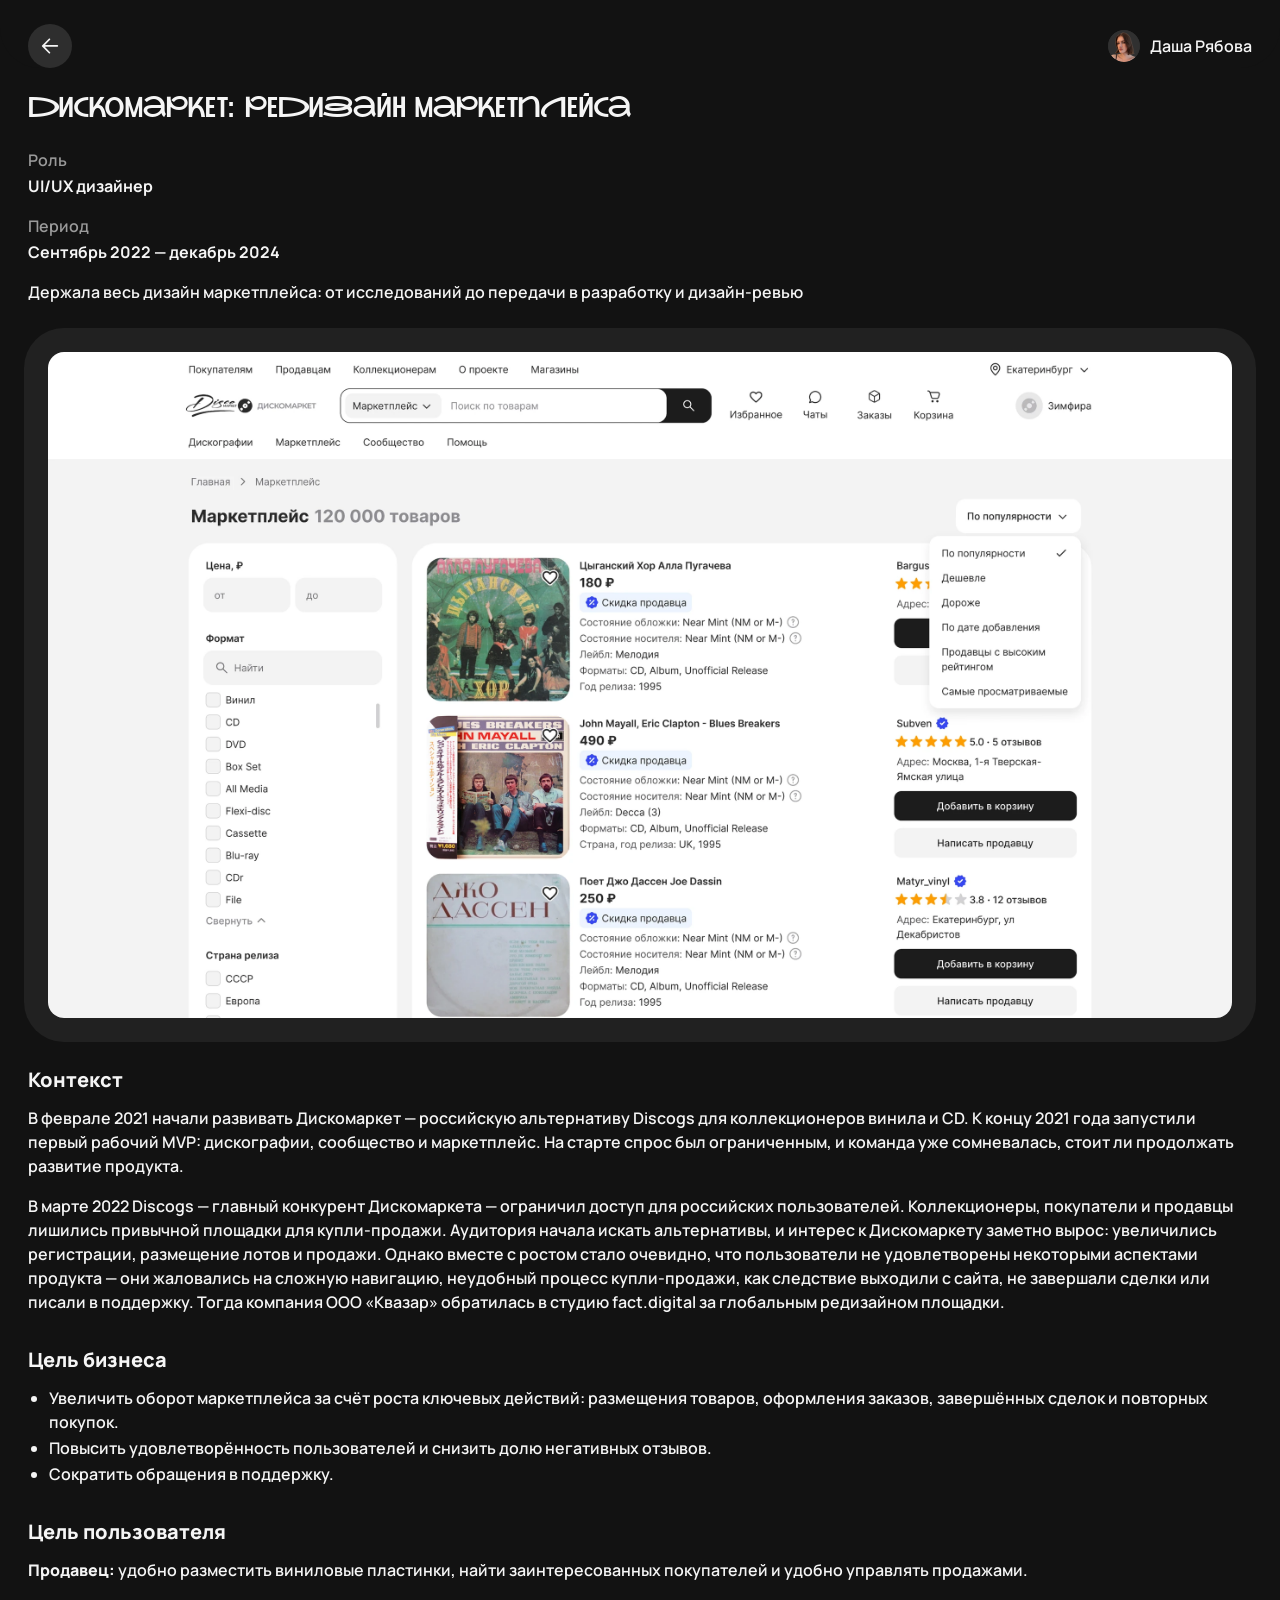
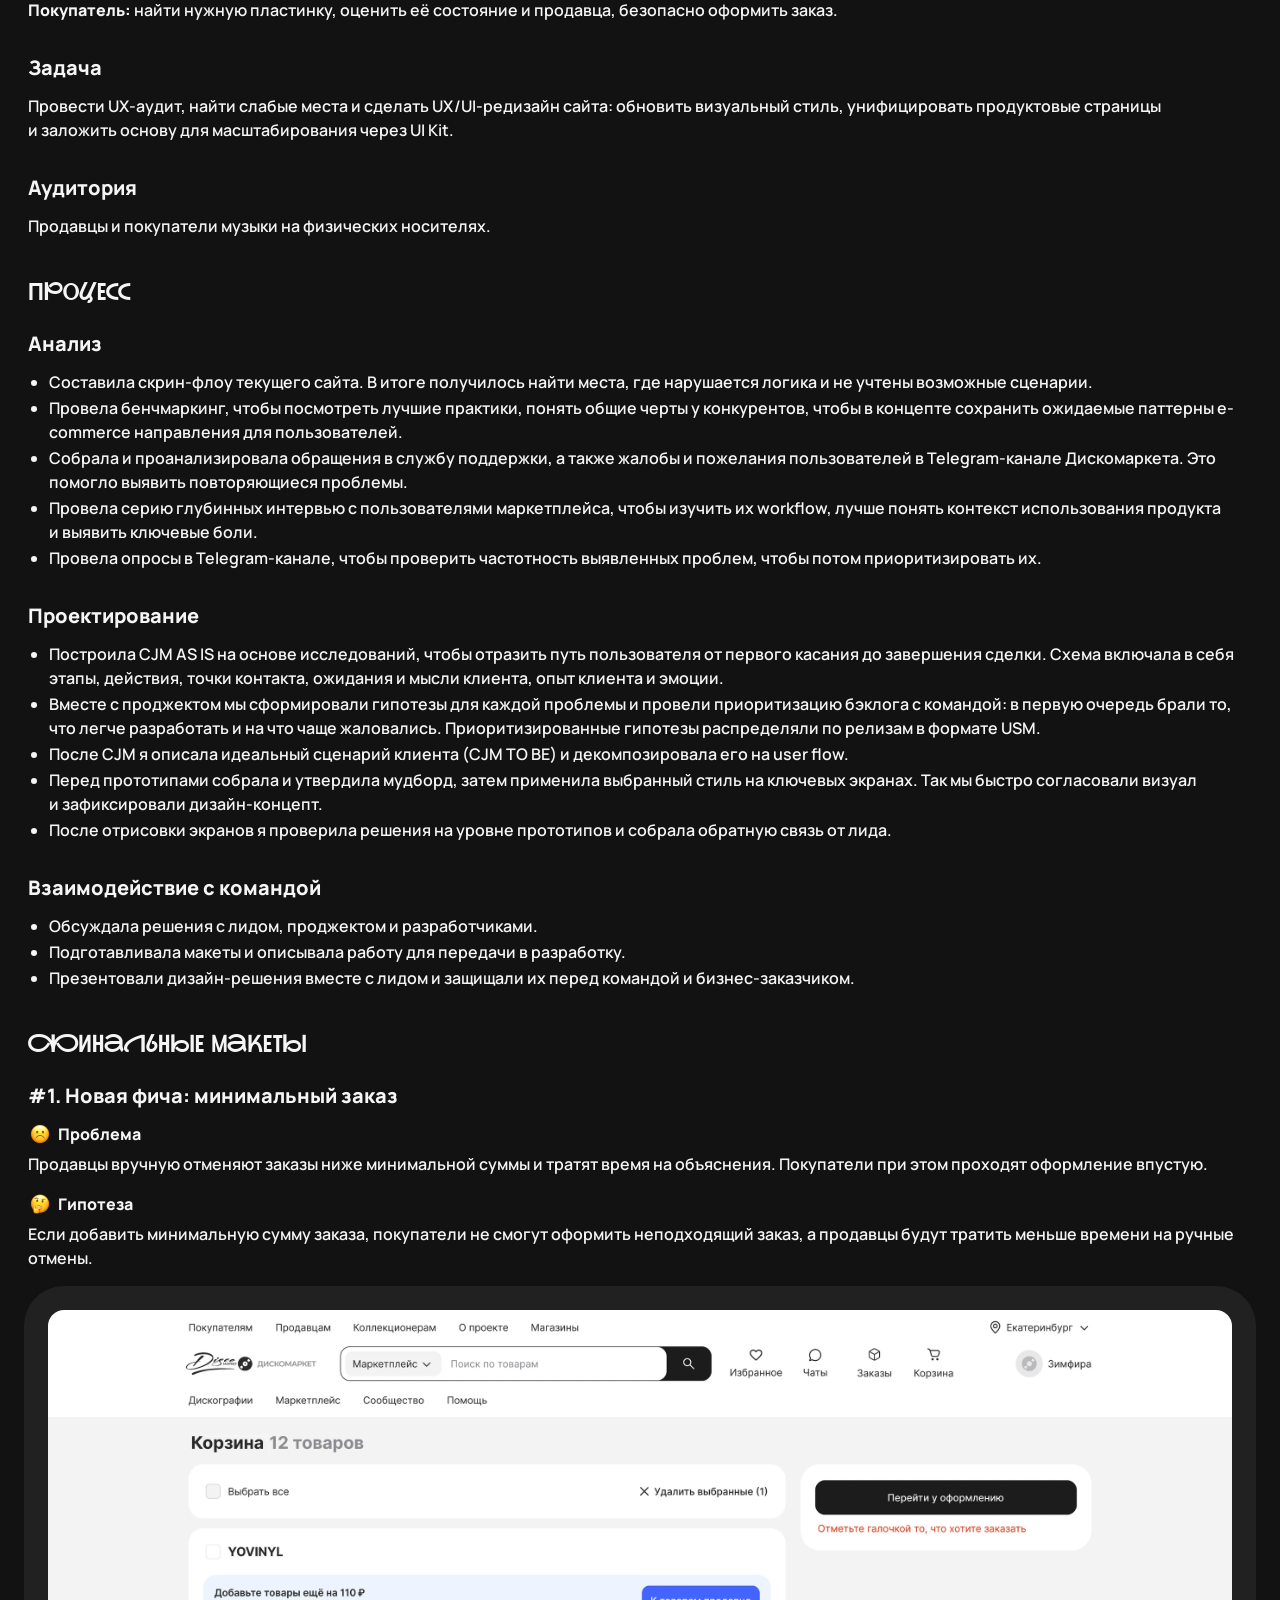
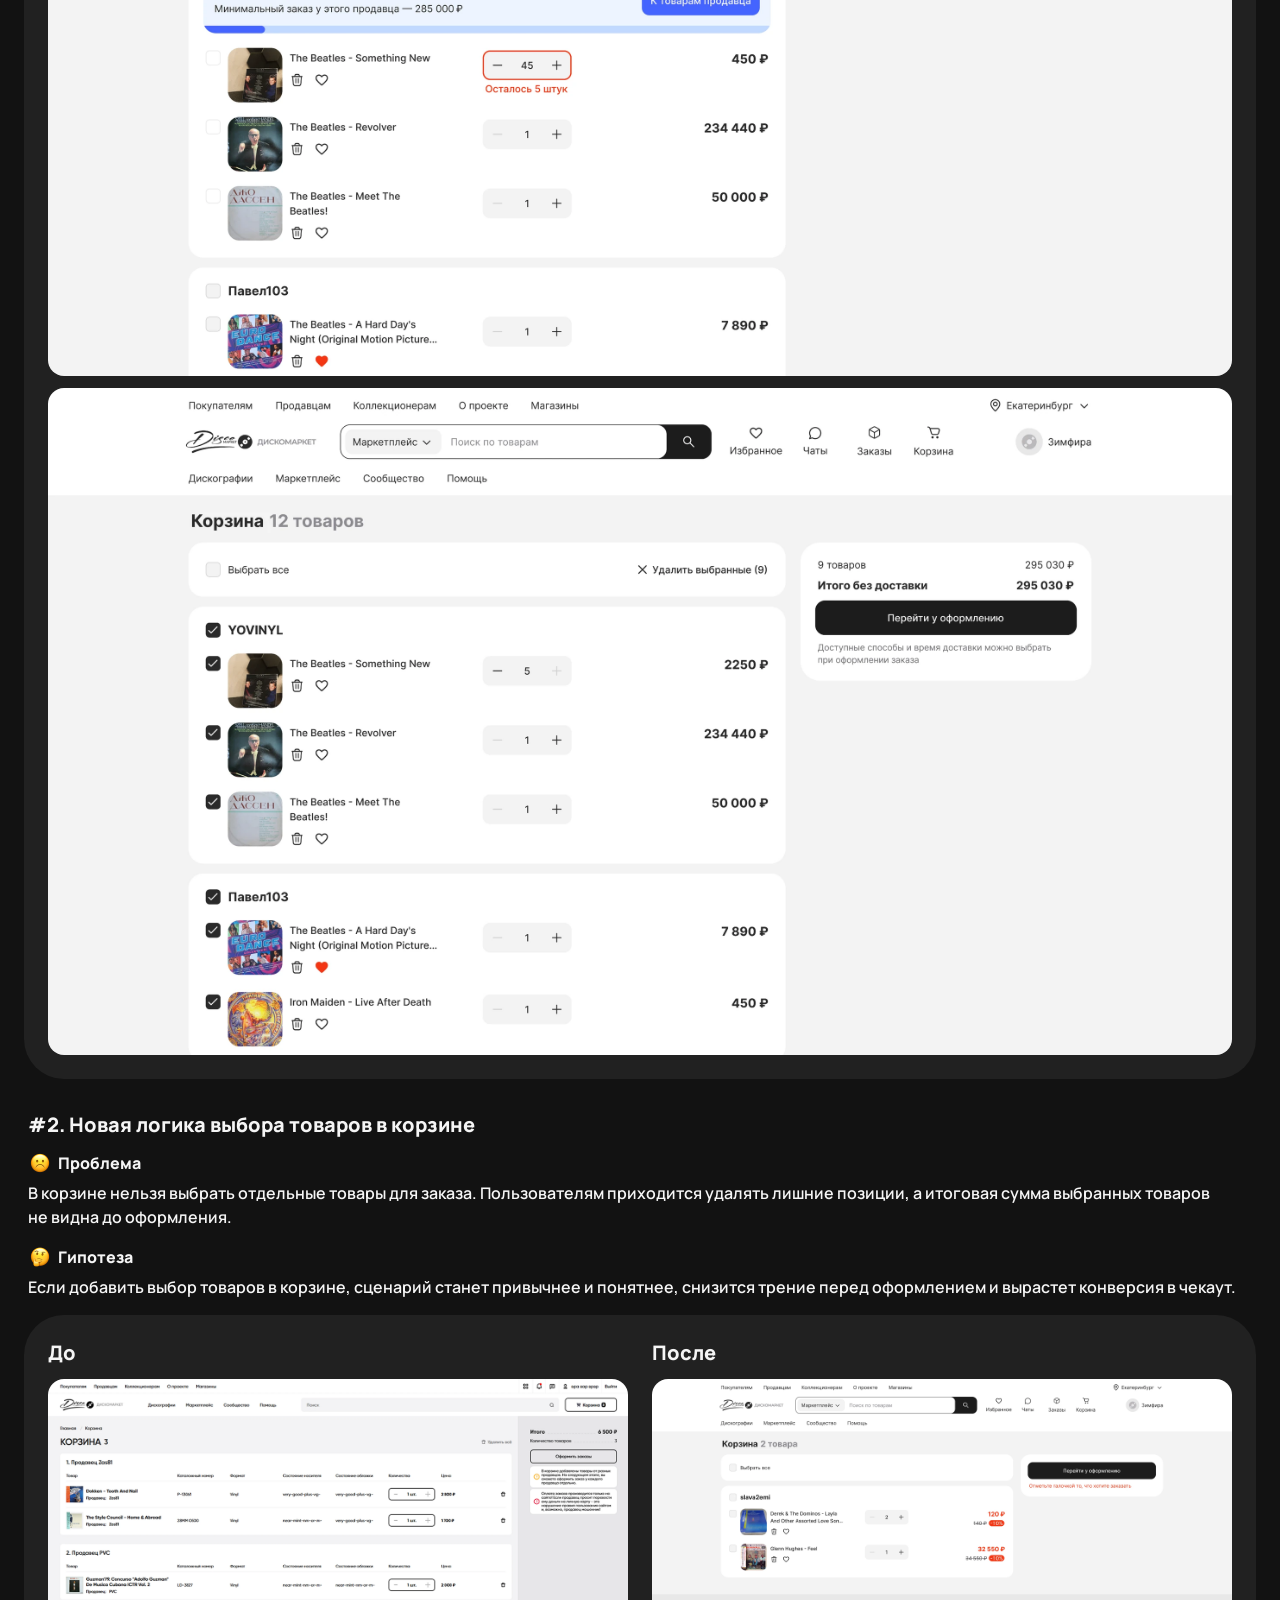
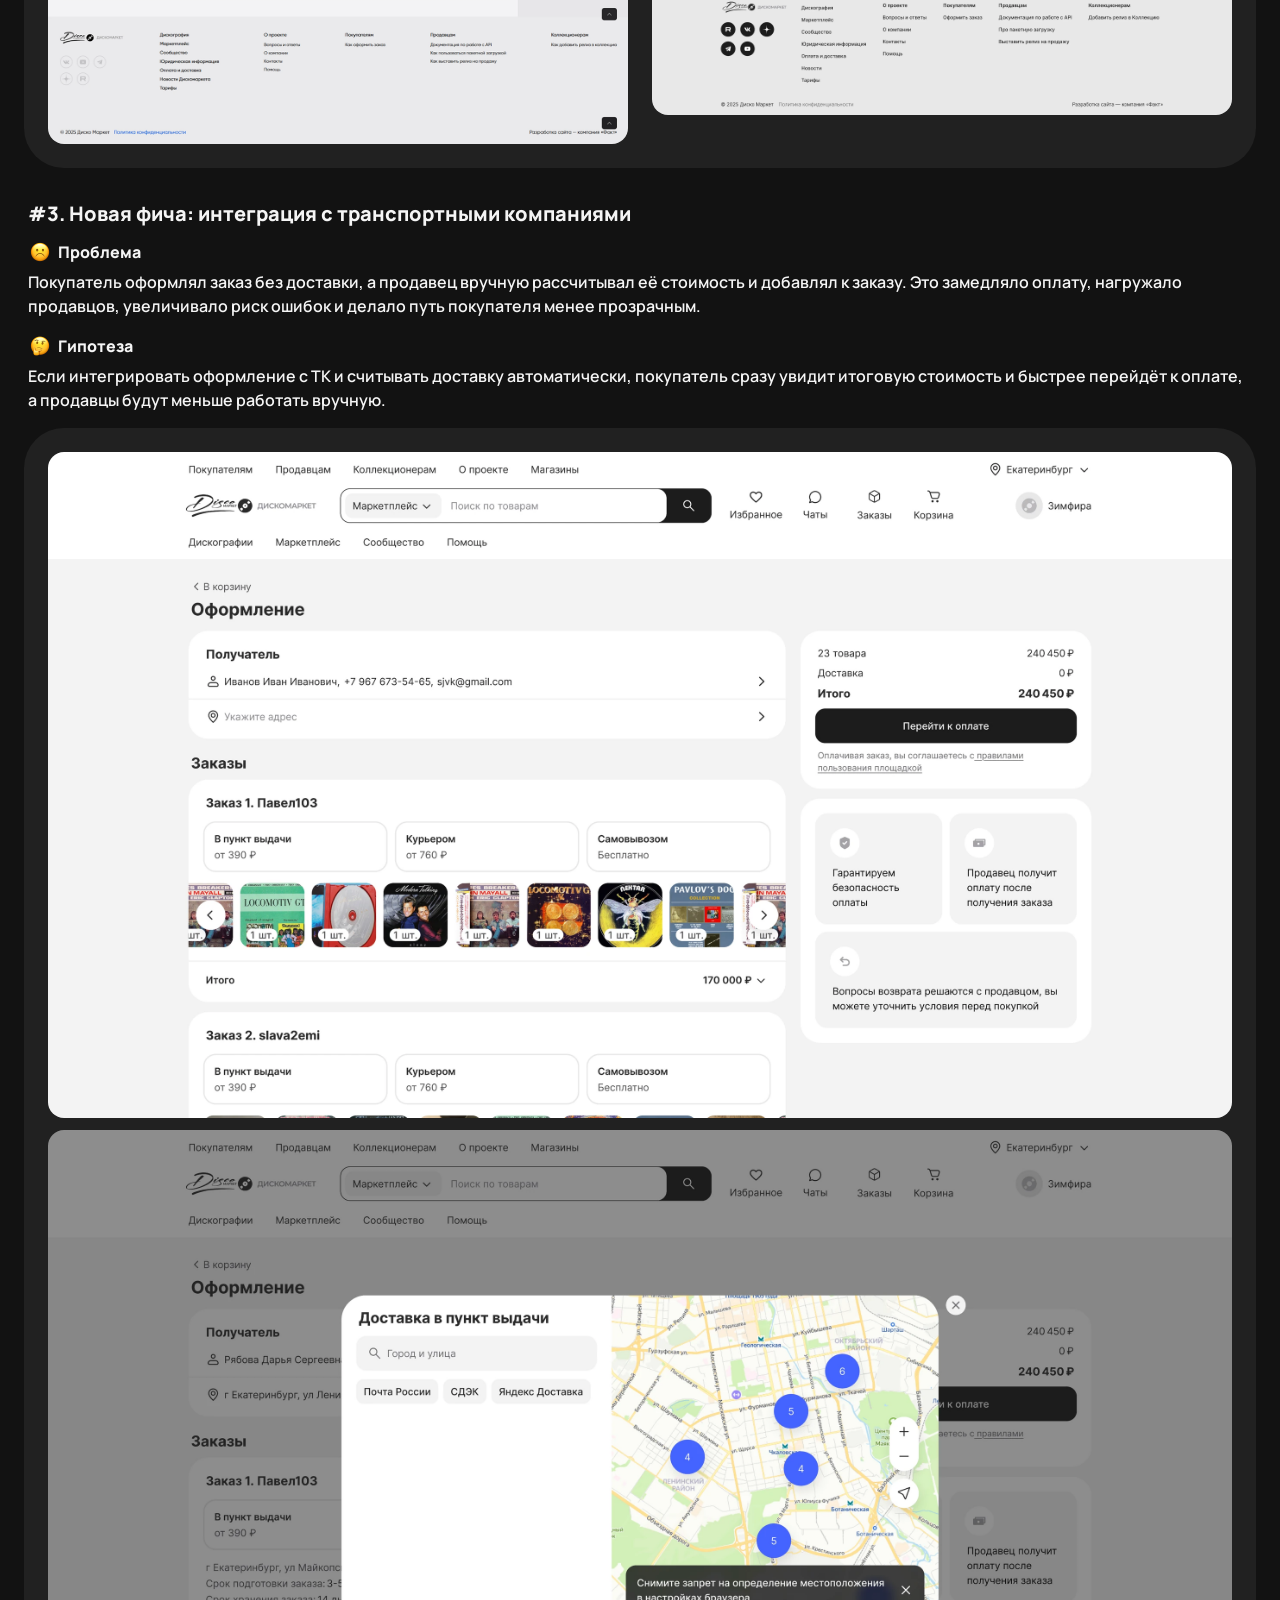
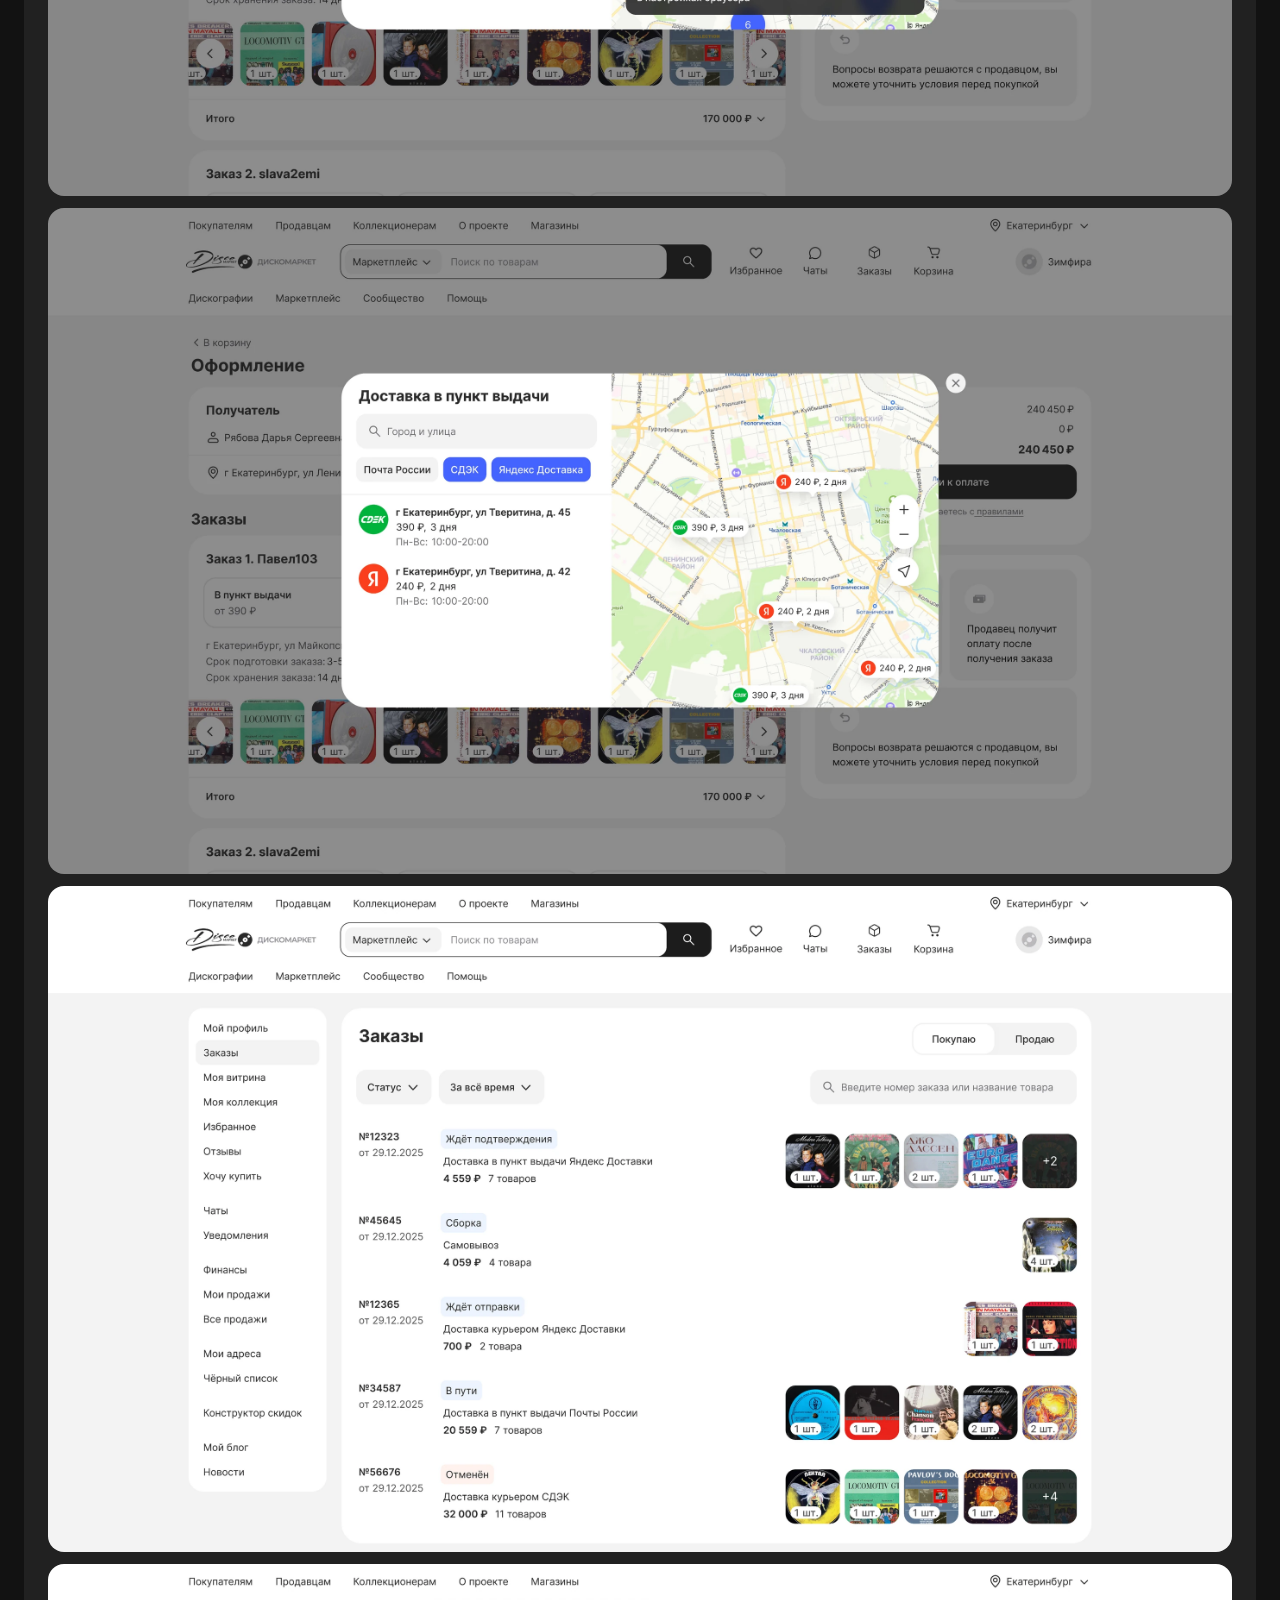
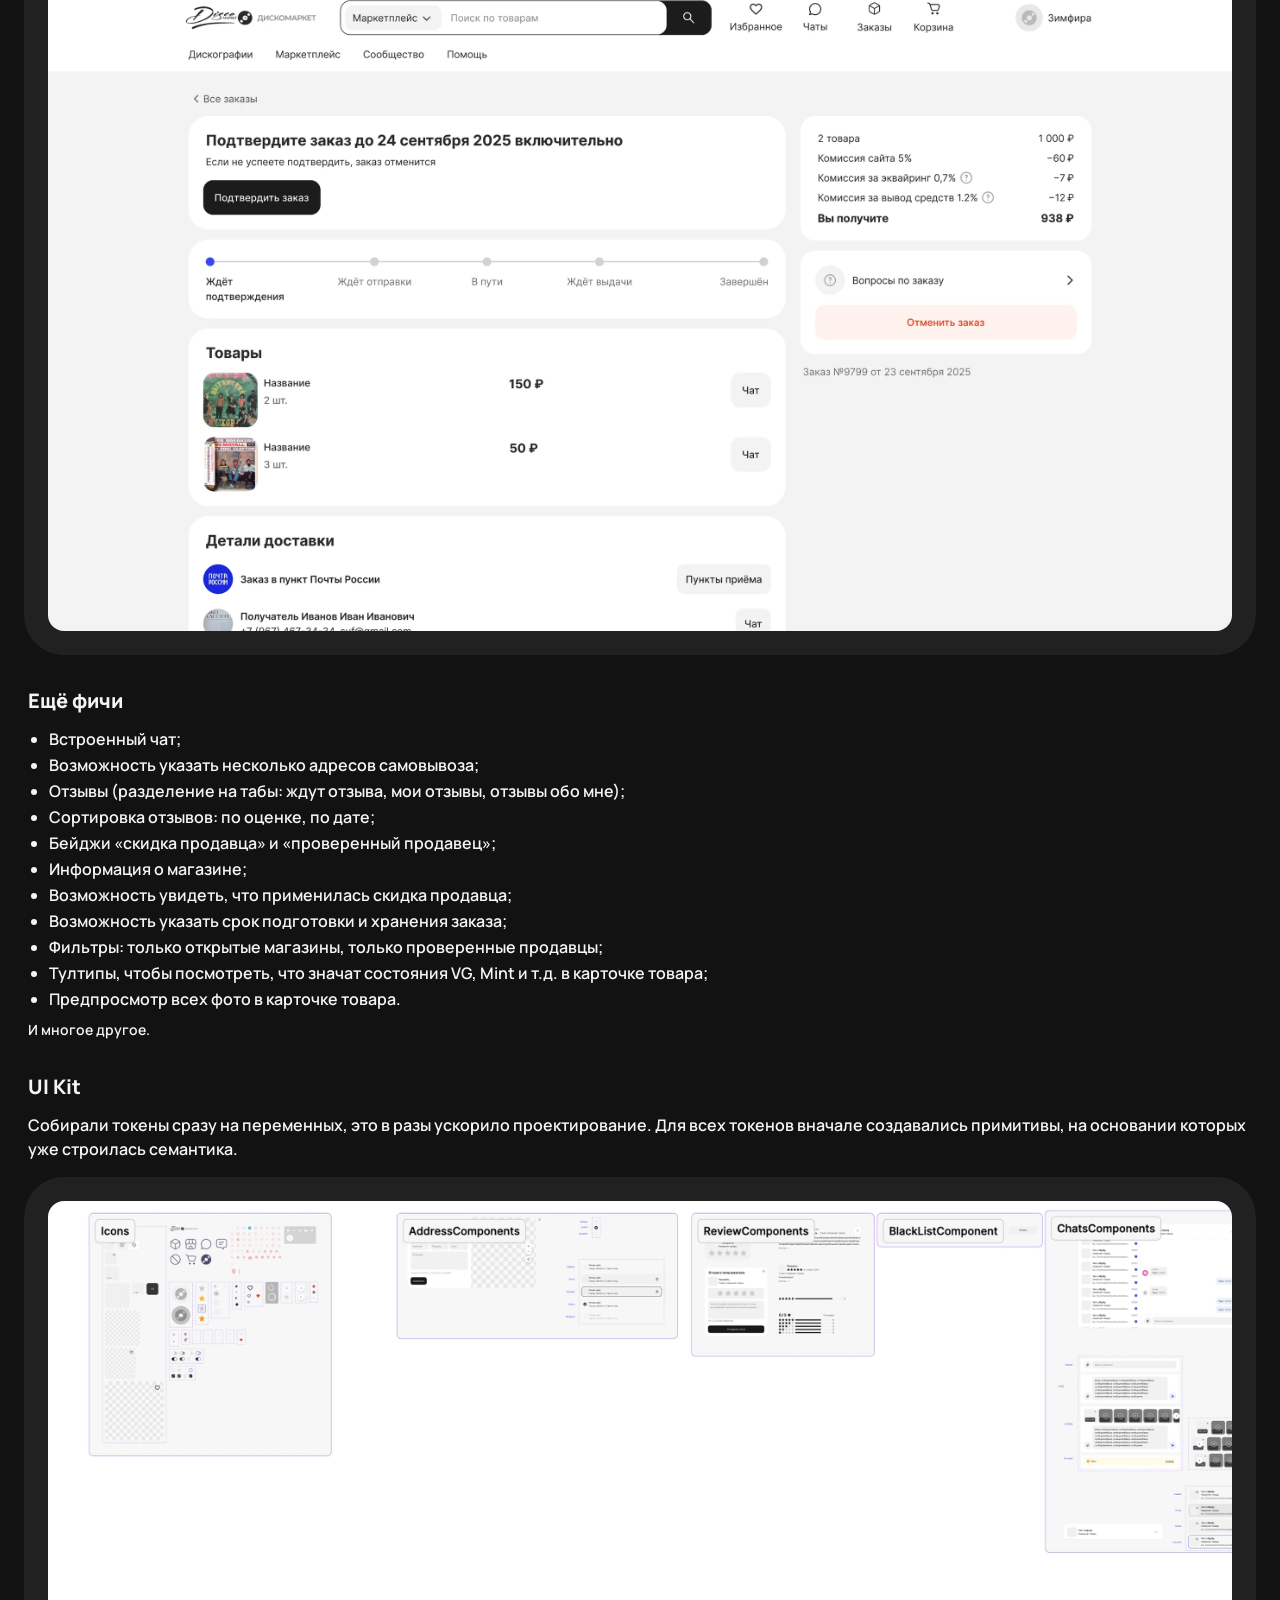
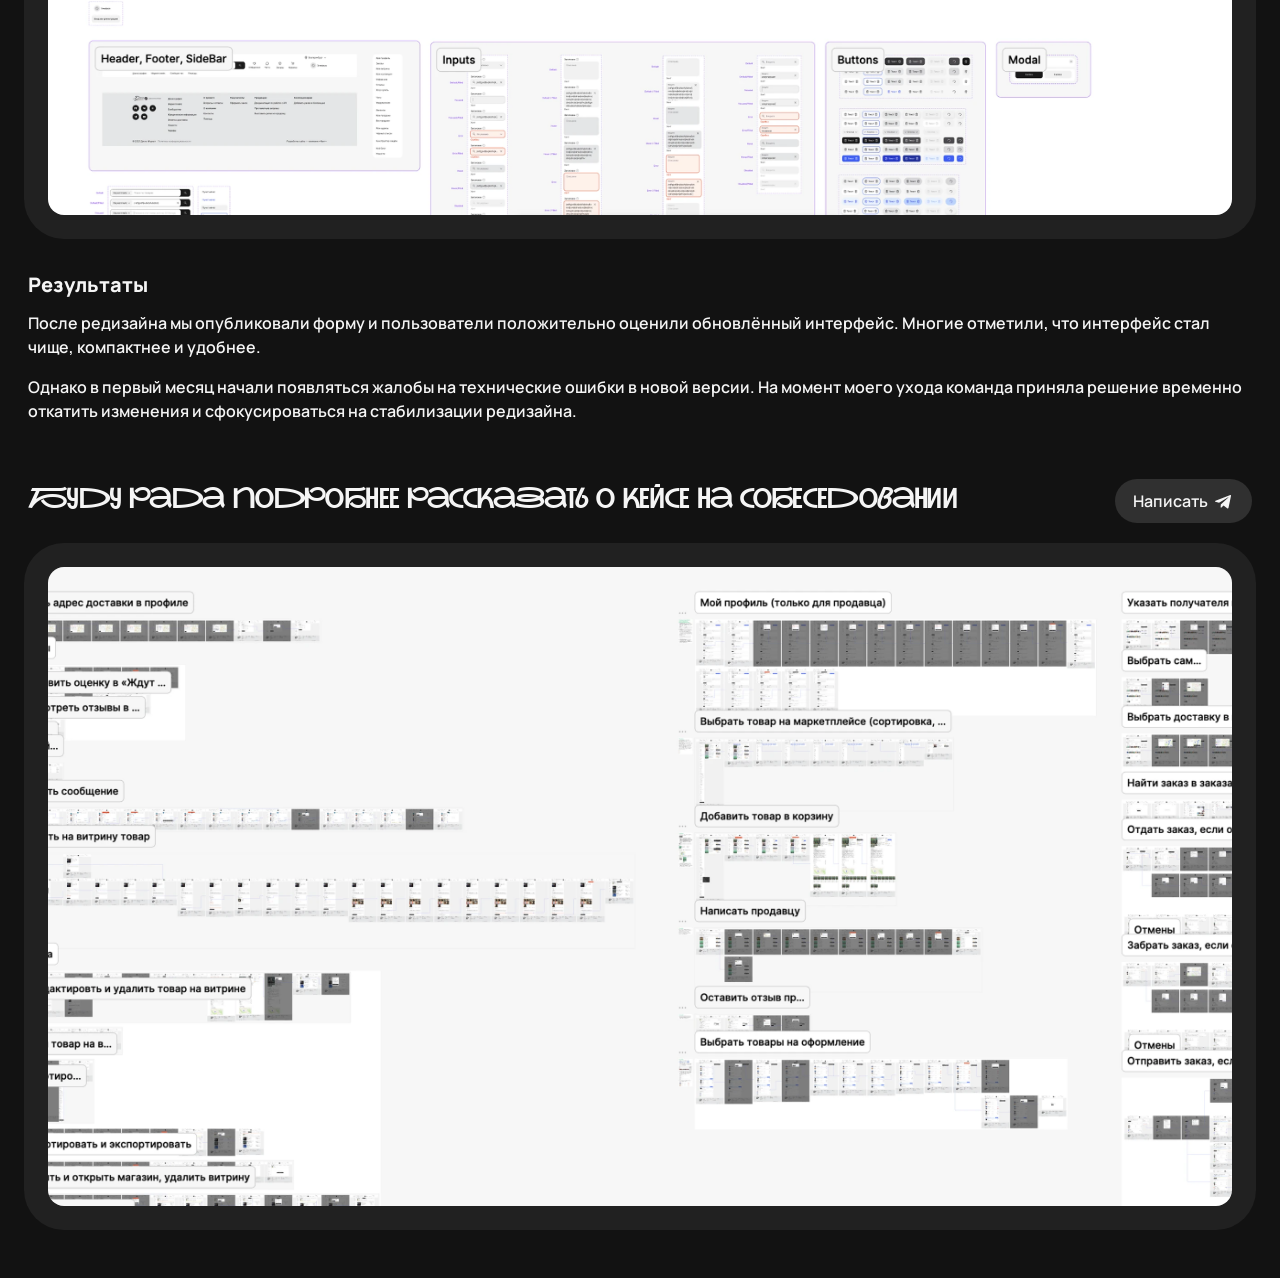
==== cases/discomarket.html @ 8f9cf363 "Swap avatar to a new portrait, served as 256px WebP Replaced avatar.jpg with avatar.webp (256×256, ~" ====
<!DOCTYPE html>
<html lang="ru">
<head>
  <meta charset="UTF-8" />
  <meta name="viewport" content="width=device-width, initial-scale=1, viewport-fit=cover" />
  <meta name="theme-color" content="#1a1a1a" />
  <title>Дискомаркет: редизайн маркетплейса — Даша Рябова</title>
  <link rel="preconnect" href="https://fonts.googleapis.com" />
  <link rel="preconnect" href="https://fonts.gstatic.com" crossorigin />
  <link href="https://fonts.googleapis.com/css2?family=Manrope:wght@600;700;800&display=swap" rel="stylesheet" />
  <link rel="stylesheet" href="../css/style.css" />
</head>
<body>

  <header class="case-header">
    <a class="case-back" href="../index.html#projects" aria-label="Назад к проектам">
      <img src="../images/icons/arrow-back.svg" alt="" width="24" height="24" />
    </a>
    <div class="user">
      <span class="user__avatar"><img src="../images/avatar.webp" alt="" /></span>
      <p class="user__name">Даша Рябова</p>
    </div>
  </header>

  <main>
    <h1 class="case-title">дискомаркет: редизайн маркетплейса</h1>

    <div class="case-meta">
      <div class="case-meta__row">
        <span class="label">Роль</span>
        <span class="value">UI/UX дизайнер</span>
      </div>
      <div class="case-meta__row">
        <span class="label">Период</span>
        <span class="value">Сентябрь 2022 — декабрь 2024</span>
      </div>
      <p class="case-meta__lead">Держала весь дизайн маркетплейса: от исследований до передачи в разработку и дизайн-ревью</p>
    </div>

    <!-- Hero — маркетплейс листинг -->
    <div class="case-media">
      <div class="case-media__image">
        <img src="../images/cases/discomarket/hero.webp" alt="Маркетплейс Дискомаркет — страница листинга" loading="eager" />
      </div>
    </div>

    <h3 class="case-h3 case-h3--tight">Контекст</h3>
    <p class="case-p">В феврале 2021 начали развивать Дискомаркет — российскую альтернативу Discogs для коллекционеров винила и CD. К концу 2021 года запустили первый рабочий MVP: дискографии, сообщество и маркетплейс. На старте спрос был ограниченным, и команда уже сомневалась, стоит ли продолжать развитие продукта.</p>
    <p class="case-p">В марте 2022 Discogs — главный конкурент Дискомаркета — ограничил доступ для российских пользователей. Коллекционеры, покупатели и продавцы лишились привычной площадки для купли-продажи. Аудитория начала искать альтернативы, и интерес к Дискомаркету заметно вырос: увеличились регистрации, размещение лотов и продажи. Однако вместе с ростом стало очевидно, что пользователи не удовлетворены некоторыми аспектами продукта — они жаловались на сложную навигацию, неудобный процесс купли-продажи, как следствие выходили с сайта, не завершали сделки или писали в поддержку. Тогда компания ООО «Квазар» обратилась в студию fact.digital за глобальным редизайном площадки.</p>

    <h3 class="case-h3">Цель бизнеса</h3>
    <div class="case-list"><ul>
      <li>Увеличить оборот маркетплейса за счёт роста ключевых действий: размещения товаров, оформления заказов, завершённых сделок и повторных покупок.</li>
      <li>Повысить удовлетворённость пользователей и снизить долю негативных отзывов.</li>
      <li>Сократить обращения в поддержку.</li>
    </ul></div>

    <h3 class="case-h3">Цель пользователя</h3>
    <p class="case-p"><strong style="font-weight:800">Продавец:</strong> удобно разместить виниловые пластинки, найти заинтересованных покупателей и удобно управлять продажами.</p>
    <p class="case-p"><strong style="font-weight:800">Покупатель:</strong> найти нужную пластинку, оценить её состояние и продавца, безопасно оформить заказ.</p>

    <h3 class="case-h3">Задача</h3>
    <p class="case-p">Провести UX-аудит, найти слабые места и сделать UX/UI-редизайн сайта: обновить визуальный стиль, унифицировать продуктовые страницы и заложить основу для масштабирования через UI Kit.</p>

    <h3 class="case-h3">Аудитория</h3>
    <p class="case-p">Продавцы и покупатели музыки на физических носителях.</p>

    <h2 class="case-h2">Процесс</h2>

    <h3 class="case-h3 case-h3--tight">Анализ</h3>
    <div class="case-list"><ul>
      <li>Составила скрин-флоу текущего сайта. В итоге получилось найти места, где нарушается логика и не учтены возможные сценарии.</li>
      <li>Провела бенчмаркинг, чтобы посмотреть лучшие практики, понять общие черты у конкурентов, чтобы в концепте сохранить ожидаемые паттерны e-commerce направления для пользователей.</li>
      <li>Собрала и проанализировала обращения в службу поддержки, а также жалобы и пожелания пользователей в Telegram-канале Дискомаркета. Это помогло выявить повторяющиеся проблемы.</li>
      <li>Провела серию глубинных интервью с пользователями маркетплейса, чтобы изучить их workflow, лучше понять контекст использования продукта и выявить ключевые боли.</li>
      <li>Провела опросы в Telegram-канале, чтобы проверить частотность выявленных проблем, чтобы потом приоритизировать их.</li>
    </ul></div>

    <h3 class="case-h3">Проектирование</h3>
    <div class="case-list"><ul>
      <li>Построила CJM AS IS на основе исследований, чтобы отразить путь пользователя от первого касания до завершения сделки. Схема включала в себя этапы, действия, точки контакта, ожидания и мысли клиента, опыт клиента и эмоции.</li>
      <li>Вместе с проджектом мы сформировали гипотезы для каждой проблемы и провели приоритизацию бэклога с командой: в первую очередь брали то, что легче разработать и на что чаще жаловались. Приоритизированные гипотезы распределяли по релизам в формате USM.</li>
      <li>После CJM я описала идеальный сценарий клиента (CJM TO BE) и декомпозировала его на user flow.</li>
      <li>Перед прототипами собрала и утвердила мудборд, затем применила выбранный стиль на ключевых экранах. Так мы быстро согласовали визуал и зафиксировали дизайн-концепт.</li>
      <li>После отрисовки экранов я проверила решения на уровне прототипов и собрала обратную связь от лида.</li>
    </ul></div>

    <h3 class="case-h3">Взаимодействие с командой</h3>
    <div class="case-list"><ul>
      <li>Обсуждала решения с лидом, проджектом и разработчиками.</li>
      <li>Подготавливала макеты и описывала работу для передачи в разработку.</li>
      <li>Презентовали дизайн-решения вместе с лидом и защищали их перед командой и бизнес-заказчиком.</li>
    </ul></div>

    <h2 class="case-h2">Финальные макеты</h2>

    <!-- ============ #1 Минимальный заказ ============ -->
    <h3 class="case-h3 case-h3--tight">#1. Новая фича: минимальный заказ</h3>

    <div class="case-callout">
      <div class="case-callout__item">
        <div class="case-callout__head">
          <img class="case-callout__icon" src="../images/icons/bad.svg" alt="" width="24" height="24" />
          Проблема
        </div>
        <p class="case-callout__text">Продавцы вручную отменяют заказы ниже минимальной суммы и тратят время на объяснения. Покупатели при этом проходят оформление впустую.</p>
      </div>
      <div class="case-callout__item">
        <div class="case-callout__head">
          <img class="case-callout__icon" src="../images/icons/good.svg" alt="" width="24" height="24" />
          Гипотеза
        </div>
        <p class="case-callout__text">Если добавить минимальную сумму заказа, покупатели не смогут оформить неподходящий заказ, а продавцы будут тратить меньше времени на ручные отмены.</p>
      </div>
    </div>

    <div class="case-media">
      <div class="case-media__image">
        <img src="../images/cases/discomarket/feature-1-1.webp" alt="Корзина с уведомлением о минимальной сумме заказа" loading="lazy" />
      </div>
      <div class="case-media__image">
        <img src="../images/cases/discomarket/feature-1-2.webp" alt="Корзина с выбором товаров" loading="lazy" />
      </div>
    </div>

    <!-- ============ #2 Выбор товаров в корзине ============ -->
    <h3 class="case-h3">#2. Новая логика выбора товаров в корзине</h3>

    <div class="case-callout">
      <div class="case-callout__item">
        <div class="case-callout__head">
          <img class="case-callout__icon" src="../images/icons/bad.svg" alt="" width="24" height="24" />
          Проблема
        </div>
        <p class="case-callout__text">В корзине нельзя выбрать отдельные товары для заказа. Пользователям приходится удалять лишние позиции, а итоговая сумма выбранных товаров не видна до оформления.</p>
      </div>
      <div class="case-callout__item">
        <div class="case-callout__head">
          <img class="case-callout__icon" src="../images/icons/good.svg" alt="" width="24" height="24" />
          Гипотеза
        </div>
        <p class="case-callout__text">Если добавить выбор товаров в корзине, сценарий станет привычнее и понятнее, снизится трение перед оформлением и вырастет конверсия в чекаут.</p>
      </div>
    </div>

    <div class="case-beforeafter">
      <div class="case-beforeafter__block">
        <p class="case-beforeafter__label">До</p>
        <div class="case-beforeafter__media">
          <img src="../images/cases/discomarket/cart-before.webp" alt="Корзина — старый дизайн без выбора товаров" loading="lazy" />
        </div>
      </div>
      <div class="case-beforeafter__block">
        <p class="case-beforeafter__label">После</p>
        <div class="case-beforeafter__media">
          <img src="../images/cases/discomarket/cart-after.webp" alt="Корзина — новый дизайн с выбором товаров через чекбоксы" loading="lazy" />
        </div>
      </div>
    </div>

    <!-- ============ #3 Интеграция с ТК ============ -->
    <h3 class="case-h3">#3. Новая фича: интеграция с транспортными компаниями</h3>

    <div class="case-callout">
      <div class="case-callout__item">
        <div class="case-callout__head">
          <img class="case-callout__icon" src="../images/icons/bad.svg" alt="" width="24" height="24" />
          Проблема
        </div>
        <p class="case-callout__text">Покупатель оформлял заказ без доставки, а продавец вручную рассчитывал её стоимость и добавлял к заказу. Это замедляло оплату, нагружало продавцов, увеличивало риск ошибок и делало путь покупателя менее прозрачным.</p>
      </div>
      <div class="case-callout__item">
        <div class="case-callout__head">
          <img class="case-callout__icon" src="../images/icons/good.svg" alt="" width="24" height="24" />
          Гипотеза
        </div>
        <p class="case-callout__text">Если интегрировать оформление с ТК и считывать доставку автоматически, покупатель сразу увидит итоговую стоимость и быстрее перейдёт к оплате, а продавцы будут меньше работать вручную.</p>
      </div>
    </div>

    <div class="case-media">
      <div class="case-media__image">
        <img src="../images/cases/discomarket/feature-3-1.webp" alt="Оформление заказа с выбором доставки" loading="lazy" />
      </div>
      <div class="case-media__image">
        <img src="../images/cases/discomarket/feature-3-2.webp" alt="Карта пунктов выдачи — геолокация отключена" loading="lazy" />
      </div>
      <div class="case-media__image">
        <img src="../images/cases/discomarket/feature-3-3.webp" alt="Карта пунктов выдачи с пинами СДЭК, Яндекс, Почта" loading="lazy" />
      </div>
      <div class="case-media__image">
        <img src="../images/cases/discomarket/feature-3-4.webp" alt="Список заказов покупателя" loading="lazy" />
      </div>
      <div class="case-media__image">
        <img src="../images/cases/discomarket/feature-3-5.webp" alt="Детали заказа с треком доставки" loading="lazy" />
      </div>
    </div>

    <!-- ============ Ещё фичи ============ -->
    <h3 class="case-h3">Ещё фичи</h3>
    <div class="case-list">
      <ul>
        <li>Встроенный чат;</li>
        <li>Возможность указать несколько адресов самовывоза;</li>
        <li>Отзывы (разделение на табы: ждут отзыва, мои отзывы, отзывы обо мне);</li>
        <li>Сортировка отзывов: по оценке, по дате;</li>
        <li>Бейджи «скидка продавца» и «проверенный продавец»;</li>
        <li>Информация о магазине;</li>
        <li>Возможность увидеть, что применилась скидка продавца;</li>
        <li>Возможность указать срок подготовки и хранения заказа;</li>
        <li>Фильтры: только открытые магазины, только проверенные продавцы;</li>
        <li>Тултипы, чтобы посмотреть, что значат состояния VG, Mint и т.д. в карточке товара;</li>
        <li>Предпросмотр всех фото в карточке товара.</li>
      </ul>
      <p style="margin:8px 0 0;font-size:14px;line-height:22px">И многое другое.</p>
    </div>

    <!-- ============ UI Kit ============ -->
    <h3 class="case-h3">UI Kit</h3>
    <p class="case-p">Собирали токены сразу на переменных, это в разы ускорило проектирование. Для всех токенов вначале создавались примитивы, на основании которых уже строилась семантика.</p>

    <div class="case-media">
      <div class="case-media__image">
        <img src="../images/cases/discomarket/ui-kit.webp" alt="UI Kit Дискомаркета: инпуты, кнопки, модальные элементы" loading="lazy" />
      </div>
    </div>

    <!-- ============ Результаты ============ -->
    <h3 class="case-h3">Результаты</h3>
    <p class="case-p">После редизайна мы опубликовали форму и пользователи положительно оценили обновлённый интерфейс. Многие отметили, что интерфейс стал чище, компактнее и удобнее.</p>
    <p class="case-p">Однако в первый месяц начали появляться жалобы на технические ошибки в новой версии. На момент моего ухода команда приняла решение временно откатить изменения и сфокусироваться на стабилизации редизайна.</p>

    <!-- ============ Outro ============ -->
    <div class="case-outro-wrap">
      <p class="case-outro">Буду рада подробнее рассказать о кейсе на собеседовании</p>
      <div class="case-write">
        <a class="case-write__btn" href="https://t.me/ryabovad" target="_blank" rel="noopener">
          Написать
          <img src="../images/icons/telegram.svg" alt="" width="24" height="24" />
        </a>
      </div>
    </div>

    <!-- ============ User flow thumb ============ -->
    <div class="case-figma-thumb">
      <div class="case-figma-thumb__inner">
        <img src="../images/cases/discomarket/user-flow.webp" alt="User flow: масштаб проекта Дискомаркет" />
      </div>
    </div>

  </main>

  <script src="../js/common.js"></script>
</body>
</html>
---- css/style.css ----
/* ============================================================
   Даша Рябова — портфолио  v3
   Mobile-first (375px). Все отступы по Figma node 907:2455.
   ============================================================ */

/* ---------- Шрифты ---------- */

@font-face {
  font-family: 'NauryzRedKeds';
  src: url('../fonts/NauryzRedKeds.woff2') format('woff2'),
       url('../fonts/NauryzRedKeds.ttf')   format('truetype');
  font-weight: 700;
  font-style: normal;
  font-display: swap;
}


/* ---------- Дизайн-токены ---------- */

:root {
  --bg:       #121212;
  --card:     #212121;
  --chip:     #303030;
  --text:     #f5f5f5;
  --text-dim: rgba(245, 245, 245, 0.6);
  --divider:  rgba(245, 245, 245, 0.1);
  --glow:     0 0 5px rgba(255, 255, 255, 0.25);
  --menu-shadow: 0 4px 9px rgba(0, 0, 0, 0.3);

  --good-bg: #183a27;
  --bad-bg:  #4a2926;

  --font-display: 'NauryzRedKeds', system-ui, sans-serif;
  --font-text:    'Manrope', system-ui, sans-serif;

  --radius-card: 32px;
  --radius-chip: 16px;
  --radius-pill: 56px;
}


/* ---------- Базовые сбросы ---------- */

* { box-sizing: border-box; -webkit-tap-highlight-color: transparent; }
html { -webkit-text-size-adjust: 100%; }

body {
  margin: 0;
  background: var(--bg);
  color: var(--text);
  font-family: var(--font-text);
  font-weight: 600;
  font-size: 16px;
  line-height: 24px;
  text-rendering: optimizeLegibility;
  -webkit-font-smoothing: antialiased;
  -moz-osx-font-smoothing: grayscale;
  min-height: 100vh;
  min-height: 100dvh;
  overflow-x: hidden;
  padding-left:  env(safe-area-inset-left);
  padding-right: env(safe-area-inset-right);
}

img, svg { display: block; max-width: 100%; }
img { height: auto; }
a { color: inherit; text-decoration: none; }

button {
  font: inherit; color: inherit;
  background: none; border: none; padding: 0; cursor: pointer;
}

ul { margin: 0; padding-left: 21px; }
li { margin-bottom: 0; }
p, figure { margin: 0; }


/* ============================================================
   ШАПКА
   Figma: position absolute, top 0, pt-40 pb-20 px-20
   В вебе делаем sticky чтобы всегда была видна при скролле.
   pt-40 = 40px (под статус-бар iOS), pb-20, px-20.
   ============================================================ */

.header {
  position: sticky;
  top: 0;
  z-index: 200;
  display: flex;
  align-items: center;
  justify-content: space-between;
  width: 100%;
  padding: 40px 20px 20px;
  background: var(--bg);
  border-radius: 0 0 var(--radius-card) var(--radius-card);
  /* Компенсируем системный статус-бар на iOS WebKit */
  padding-top: max(40px, env(safe-area-inset-top));
  transition: transform .25s ease;
  will-change: transform;
}

.header.is-hidden,
.case-header.is-hidden {
  transform: translateY(-100%);
}

.user {
  display: flex;
  align-items: center;
  gap: 10px;
}

.user__avatar {
  display: block;
  width: 32px;
  height: 32px;
  border-radius: 50%;
  overflow: hidden;
  background: var(--chip);
  flex-shrink: 0;
}

.user__avatar img {
  width: 100%;
  height: 100%;
  object-fit: cover;
}

.user__name {
  margin: 0;
  font-size: 16px;
  line-height: 24px;
  white-space: nowrap;
}

.burger {
  position: relative;
  display: flex;
  align-items: center;
  justify-content: center;
  width: 24px;
  height: 24px;
  transition: opacity .2s ease;
}
.burger:active { opacity: 0.6; }

/* Иконка переключается через body.menu-open */
.burger__icon--close { display: none; }
body.menu-open .burger__icon--open  { display: none; }
body.menu-open .burger__icon--close { display: block; }


/* ============================================================
   МЕНЮ
   Шапка остаётся (z-index выше), выезжает только карточка.
   Бэкдроп под шапкой — #121212 при opacity 60%.
   ============================================================ */

.menu { position: fixed; inset: 0; z-index: 100; }
.menu[hidden] { display: none; }

.menu__backdrop {
  position: absolute; inset: 0;
  background: rgba(18, 18, 18, 0.6);   /* #121212 при 60% */
  opacity: 0;
  transition: opacity .25s ease;
}

.menu__card {
  position: absolute;
  /* Высота шапки (40 + 32 avatar + 20) = 92px + 8px зазор */
  top: calc(max(40px, env(safe-area-inset-top)) + 32px + 20px + 8px);
  left: 16px;
  right: 16px;
  padding: 24px 0;
  background: var(--card);
  border-radius: var(--radius-card);
  box-shadow: var(--menu-shadow);
  display: flex;
  flex-direction: column;
  gap: 8px;
  transform: translateY(-200%);
  opacity: 0;
  /* Close: карточка едет вверх и одновременно растворяется (фон+текст вместе) */
  transition:
    transform .22s cubic-bezier(.4, 0, 1, 1),
    opacity .22s ease;
}

.menu.is-open .menu__backdrop { opacity: 1; }
.menu.is-open .menu__card {
  transform: translateY(0);
  opacity: 1;
  /* Open: только слайд вниз, как было изначально */
  transition:
    transform .3s cubic-bezier(.2, .8, .25, 1),
    opacity 0s linear;
}

.menu__link {
  text-align: center;
  font-weight: 600;
  font-size: 16px;
  line-height: 24px;
  padding: 10px 4px;
  word-break: break-word;
  transition: opacity .2s ease;
}
.menu__link:active { opacity: 0.6; }
.menu__link[aria-disabled="true"] { color: var(--text-dim); pointer-events: none; }

.menu__resume-wrap {
  display: flex;
  justify-content: center;
  padding: 8px 0 10px;
}

.menu__resume.chip {
  display: inline-flex;
  align-items: center;
  gap: 4px;
  background: var(--chip);
  border-radius: var(--radius-pill);
  padding: 10px 16px;
  font-size: 16px;
  line-height: 24px;
  font-weight: 600;
  transition: transform .15s ease, opacity .2s ease;
}
.menu__resume.chip:active { transform: scale(0.97); }
.menu__resume.chip[aria-disabled="true"] { color: var(--text-dim); pointer-events: none; opacity: .7; }


/* ============================================================
   HERO
   Figma: обёртка pb-8 pt-104 px-16
   (pt-104 компенсирует абсолютный хедер высотой ~104px)
   В вебе хедер sticky → контент начинается под ним сразу.
   Поэтому делаем pt-12 — небольшой воздух сверху.
   ============================================================ */

.hero-wrap {
  padding: 12px 16px 8px;
  display: flex;
  justify-content: center;
}

.hero {
  display: flex;
  flex-direction: column;
  align-items: flex-start;
  width: 100%;
  background: var(--card);
  border-radius: var(--radius-card);
  filter: drop-shadow(var(--glow));
}

.hero__title {
  margin: 0;
  width: 100%;
  font-family: var(--font-display);
  font-weight: 700;
  font-size: 28px;
  line-height: 36px;
  color: var(--text);
  display: flex;
  flex-direction: column;
}

.hero__title-line {
  display: block;
  padding: 16px 20px 0;
}

.hero__title-row {
  display: flex;
  align-items: center;
  gap: 8px;
  padding: 2px 20px 2px;
}

.hero__title-row .hero__title-line { padding: 0; }

.hero__flower {
  width: 34px; height: 34px;
  flex-shrink: 0;
}

.hero__description {
  margin: 0;
  padding: 2px 20px 6px;
  font-size: 16px;
  line-height: 24px;
  font-weight: 600;
}

.hero__tags {
  width: 100%;
  display: flex;
  flex-wrap: wrap;
  gap: 8px;
  padding: 12px 16px 16px;
}

.tag {
  display: inline-flex;
  align-items: center;
  justify-content: center;
  background: var(--chip);
  border-radius: var(--radius-pill);
  padding: 10px 16px;
  font-size: 16px;
  line-height: 24px;
  font-weight: 600;
}


/* ============================================================
   СЕКЦИИ — общая обёртка
   Figma: px-16 py-8 (для карточек проектов)
   ============================================================ */

.section          { width: 100%; }
.section--projects { padding: 0 16px; }

.section__list {
  display: flex;
  flex-direction: column;
  gap: 0;
  align-items: center;
}


/* ============================================================
   КАРТОЧКА ПРОЕКТА
   Figma: обёртка px-16 py-8 → итого 8px между карточками
   ============================================================ */

/* Каждая карточка в своей обёртке с py-8 */
.project-wrap {
  padding: 8px 0;
  width: 100%;
  display: flex;
  justify-content: center;
}

.project {
  display: block;
  width: 100%;
  background: var(--card);
  border-radius: var(--radius-card);
  overflow: hidden;
  color: inherit;
  transition: transform .2s ease;
}
.project:active { transform: scale(0.99); }

.project__cover {
  position: relative;
  aspect-ratio: 343 / 280;
  background: var(--chip);
  overflow: hidden;
  border-radius: var(--radius-card);
}

.project__cover > img {
  width: 100%; height: 100%;
  object-fit: cover; object-position: center;
}

.project__arrow {
  position: absolute;
  top: 16px; right: 16px;
  width: 44px; height: 44px;
  background: #212121;
  border-radius: 50%;
  display: flex;
  align-items: center;
  justify-content: center;
  transition: background-color .15s ease;
}
@media (hover: hover) {
  .project:hover .project__arrow { background: #404040; }
}
.project:active .project__arrow { background: #525252; }

.project__body { display: flex; flex-direction: column; width: 100%; }

/* pb-8 pt-24 px-20 */
.project__title {
  margin: 0;
  padding: 24px 20px 8px;
  font-family: var(--font-display);
  font-weight: 700;
  font-size: 24px;
  line-height: 32px;
}

/* pb-6 px-20, gap-4 */
.project__meta { padding: 0 20px 6px; display: flex; flex-direction: column; gap: 4px; }
.project__company { font-size: 16px; line-height: 24px; font-weight: 600; }
.project__period  { font-size: 16px; line-height: 24px; font-weight: 600; color: var(--text-dim); }

/* px-20 py-2 */
.project__paragraph { margin: 0; padding: 2px 20px; font-size: 16px; line-height: 24px; font-weight: 600; }
.project__paragraph:last-child { padding-bottom: 16px; }
.project__paragraph-label { color: var(--text-dim); }

/* p-16, gap-12 между блоками метрик */
.project__metrics { padding: 16px; display: flex; flex-direction: column; gap: 12px; }

.metrics-row {
  display: flex;
  align-items: center;
  justify-content: space-between;
  background: var(--chip);
  border-radius: var(--radius-chip);
  padding: 10px 16px;
}

.metric {
  width: 124px;
  flex-shrink: 0;
  display: flex; flex-direction: column;
  align-items: center; justify-content: center;
  gap: 8px; text-align: center;
}
.metric__label { font-size: 16px; line-height: 24px; font-weight: 600; }
.metric__value { font-family: var(--font-display); font-weight: 700; font-size: 24px; line-height: 24px; white-space: nowrap; }

.metric__divider {
  width: 1px; height: 48px;
  background: var(--divider);
  flex-shrink: 0;
}


/* ============================================================
   UI ШОТЫ
   Figma: заголовок pb-4 pt-24 px-20 (в отдельном контейнере)
           список pt-12 pb-8 px-16, gap-16
   ============================================================ */

.shots-heading {
  width: 100%;
  padding: 24px 20px 4px 24px;
}

.shots-heading h2 {
  margin: 0;
  font-family: var(--font-display);
  font-weight: 700;
  font-size: 24px;
  line-height: 32px;
}

.shots-container {
  width: 100%;
  padding: 12px 16px 8px;
  display: flex;
  flex-direction: column;
  gap: 16px;        /* ИСПРАВЛЕНИЕ: 16px вместо 24px */
  align-items: center;
}

.shot {
  position: relative;
  width: 100%;
  background: #252525;
  border-radius: var(--radius-card);
  overflow: hidden;
}

.shot--square  { aspect-ratio: 1 / 1; }
.shot--tall    { aspect-ratio: 343 / 495; }
.shot--medium  { aspect-ratio: 343 / 294; }
.shot--short   { aspect-ratio: 343 / 287; }

.shot__img {
  position: absolute; inset: 0;
  width: 100%; height: 100%;
  object-fit: cover;
}

/* Видео в шоте — те же правила что и у картинки */
video.shot__img {
  display: block;
  background: var(--card);
}

/* ---------- Шоты с подложкой ----------
   Подложка (backing) — фоновая картинка карточки, видео сверху меньше */
.shot--has-backing {
  background-size: cover;
  background-position: center;
  background-repeat: no-repeat;
}

.shot__media {
  position: absolute;
  left: 50%;
  top: 50%;
  transform: translate(-50%, -50%);
  object-fit: cover;
}

/* E-commerce: видео обрезано по iPhone-мокапу (646×1342). Белый фон в исходнике
   закрашен в #252525 через ffmpeg, чтобы сливаться с подложкой. */
.shot--e-commerce .shot__media {
  height: 100%;
  width: auto;
  aspect-ratio: 646 / 1342;
}

/* Task Manager: видео десктоп-UI, 303×189 в карточке 343×287 (по Figma) */
.shot--task-manager .shot__media {
  width: 88.34%;
  aspect-ratio: 303 / 189;
  border-radius: 12px;
}

.shot__placeholder {
  position: absolute; inset: 0;
  display: flex; align-items: center; justify-content: center;
  color: var(--text-dim); font-size: 14px; text-align: center; padding: 16px;
}

.shot__label {
  position: absolute; left: 16px; bottom: 16px;
  background: var(--chip);
  padding: 10px 16px;
  border-radius: var(--radius-pill);
  font-size: 16px; line-height: 24px; font-weight: 600;
  max-width: calc(100% - 32px);
}


/* ============================================================
   КОНТАКТЫ
   Figma: watermark pt-32 pb-4 px-16
           chips row pt-8 pb-24 px-16
   ============================================================ */

.section--contacts { padding: 0 16px; }

.contacts-watermark {
  margin: 0;
  padding: 32px 8px 4px;
  font-family: var(--font-display);
  font-weight: 700;
  font-size: 36px;
  line-height: 1;
  color: var(--chip);
  user-select: none;
}

/* ИСПРАВЛЕНИЕ: pt-8 → было pt-6 */
.contacts-list {
  display: flex;
  gap: 8px;
  padding: 8px 0 24px;
}

.contact-card {
  flex: 1 0 0; min-width: 0;
  height: 96px;
  background: var(--card);
  border-radius: var(--radius-chip);
  padding: 12px 16px;
  display: flex; flex-direction: column;
  justify-content: space-between; align-items: flex-start;
  transition: background-color .15s ease;
}
@media (hover: hover) {
  .contact-card:hover { background: #2e2e2e; }
}
.contact-card:active { background: #404040; }

.contact-card__text {
  display: flex;
  flex-direction: column;
}

.contact-card__label {
  font-family: var(--font-display);
  font-weight: 700; font-size: 16px; line-height: 24px;
}

.contact-card__subtitle {
  display: none; /* скрыто на 375px, показывается на 768px через media-query */
}

.contact-card__arrow { display: flex; align-items: center; justify-content: center; }

.contact-card[aria-disabled="true"] { pointer-events: none; }
.contact-card[aria-disabled="true"] .contact-card__label { color: var(--text-dim); }
.contact-card[aria-disabled="true"] .contact-card__arrow img { opacity: .5; }


/* ============================================================
   КЕЙС — ЗАГОЛОВОК СТРАНИЦЫ
   ============================================================ */

.case-header {
  position: sticky;
  top: 0;
  z-index: 200;
  display: flex;
  align-items: center;
  justify-content: space-between;
  width: 100%;
  padding: 24px 20px 20px;
  background: var(--bg);
  border-radius: 0 0 var(--radius-card) var(--radius-card);
  transition: transform .25s ease;
  will-change: transform;
}

.case-back {
  display: flex; align-items: center; justify-content: center;
  width: 44px; height: 44px;
  background: #2e2e2e;
  border-radius: var(--radius-pill);
  flex-shrink: 0;
  transition: background-color .15s ease;
}
@media (hover: hover) {
  .case-back:hover { background: #404040; }
}
.case-back:active { background: #525252; }

/* pt-32 pb-4 px-20 */
.case-title {
  margin: 0;
  padding: 32px 20px 4px;
  font-family: var(--font-display);
  font-weight: 700;
  font-size: 28px;
  line-height: 36px;
  text-transform: lowercase;
}

/* px-20 py-16, gap-16 */
.case-meta {
  display: flex; flex-direction: column;
  gap: 16px;
  padding: 16px 20px;
}

.case-meta__row > .label {
  display: block;
  font-size: 16px; line-height: 24px; font-weight: 600;
  color: var(--text-dim); margin-bottom: 2px;
}
.case-meta__row > .value {
  display: block;
  font-size: 16px; line-height: 24px; font-weight: 700;
}
.case-meta__lead { margin: 0; font-size: 16px; line-height: 24px; font-weight: 600; }

/* h2 кейса: "Процесс", "Финальные макеты" — pt-32 pb-4 px-20 */
.case-h2 {
  margin: 0;
  padding: 32px 20px 4px;
  font-family: var(--font-display);
  font-weight: 700; font-size: 24px; line-height: 32px;
}

/* h3 кейса — pt-24 pb-4 px-20 (обычный) */
.case-h3 {
  margin: 0;
  padding: 24px 20px 4px;
  font-family: var(--font-text);
  font-weight: 800; font-size: 20px; line-height: 28px;
}

/* ИСПРАВЛЕНИЕ: первый h3 после meta → pt-16 (было pt-8) */
.case-h3--tight { padding-top: 16px; }

.case-p { margin: 0; padding: 8px 20px; font-size: 16px; line-height: 24px; font-weight: 600; }

.case-list { padding: 8px 20px; }
.case-list ul { list-style: disc; padding-left: 21px; }
.case-list li + li { margin-top: 2px; }


/* ============================================================
   КЕЙС — МЕДИА, ДО/ПОСЛЕ, ГИПОТЕЗЫ, РЕЗУЛЬТАТЫ
   ============================================================ */

.case-media {
  margin: 8px 16px; padding: 16px;
  background: var(--card); border-radius: var(--radius-card);
  overflow: hidden;
  display: flex; flex-direction: column; gap: 12px;
}
.case-media--p24 { margin: 24px 16px; }

.case-media__image {
  width: 100%; border-radius: var(--radius-chip);
  background: var(--chip); overflow: hidden;
}
.case-media__image img { width: 100%; height: auto; display: block; }

.case-media__mockups {
  display: flex; align-items: flex-start; gap: 4px; width: 100%;
}
.case-media__mockups > * { flex: 1 0 0; min-width: 0; }
.case-media__mockups img { width: 100%; height: auto; display: block; border-radius: 8px; }

.case-media__placeholder {
  width: 100%; background: var(--chip); border-radius: var(--radius-chip);
  padding: 32px 20px; text-align: center; color: var(--text-dim);
  font-size: 12px; line-height: 18px;
  display: flex; flex-direction: column; align-items: center; gap: 6px;
  min-height: 120px; justify-content: center;
}
.case-media__placeholder-label { color: var(--text); font-weight: 700; font-size: 14px; }

/* Блок «Проблема / Гипотеза» */
.case-callout { padding: 8px 20px; display: flex; flex-direction: column; gap: 16px; }

.case-callout__item { display: flex; flex-direction: column; gap: 6px; }

.case-callout__head {
  display: flex; align-items: center; gap: 6px;
  font-family: var(--font-text); font-weight: 800; font-size: 16px; line-height: 24px;
}
.case-callout__icon { width: 24px; height: 24px; flex-shrink: 0; }
.case-callout__text { font-size: 16px; line-height: 24px; font-weight: 600; }

/* До / После */
.case-beforeafter {
  margin: 8px 16px; padding: 16px;
  background: var(--card); border-radius: var(--radius-card);
  display: flex; flex-direction: column; gap: 24px;
}
.case-beforeafter__block { display: flex; flex-direction: column; gap: 12px; }
.case-beforeafter__label { margin: 0; font-family: var(--font-text); font-weight: 800; font-size: 20px; line-height: 28px; }
.case-beforeafter__media {
  width: 100%; border-radius: var(--radius-chip);
  overflow: hidden; background: var(--chip);
  min-height: 200px; display: flex; align-items: center; justify-content: center;
}
.case-beforeafter__media img { width: 100%; height: auto; display: block; }

/* Сетка гипотез */
.case-hypotheses { margin: 8px 16px; padding: 16px; background: var(--card); border-radius: var(--radius-card); }
.case-hypotheses__grid { display: flex; flex-direction: column; gap: 8px; }
.case-hypothesis { padding: 14px 16px; border-radius: var(--radius-chip); font-size: 14px; line-height: 20px; font-weight: 600; }
.case-hypothesis--good { background: var(--good-bg); }
.case-hypothesis--bad  { background: var(--bad-bg); }

/* Инсайты */
.case-insights-grid { display: grid; grid-template-columns: repeat(2,1fr); gap: 16px 8px; }
.case-insight { display: flex; flex-direction: column; gap: 8px; }
.case-insight__delta { background: var(--good-bg); border-radius: 12px; padding: 10px 14px; text-align: center; font-family: var(--font-text); font-weight: 800; font-size: 14px; line-height: 22px; }
.case-insight__label { background: var(--chip); border-radius: var(--radius-chip); padding: 10px 14px; text-align: center; font-size: 14px; line-height: 22px; font-weight: 600; flex: 1; display: flex; align-items: center; justify-content: center; }
.case-insight-summary { margin-top: 16px; background: var(--chip); border-radius: var(--radius-chip); padding: 10px 14px; display: flex; flex-direction: column; gap: 4px; }
.case-insight-summary__icon { width: 24px; height: 24px; }
.case-insight-summary__text { font-size: 14px; line-height: 22px; font-weight: 600; }

/* Результаты */
.case-results { padding: 8px 16px; display: flex; flex-direction: column; gap: 12px; }
.case-result-row { background: var(--chip); border-radius: 24px; padding: 12px 16px; display: flex; align-items: center; justify-content: space-between; }
.case-result-row--solo { justify-content: center; gap: 20px; }
.case-result-cell { flex: 1 0 0; min-width: 124px; display: flex; flex-direction: column; align-items: center; justify-content: center; gap: 4px; text-align: center; }
.case-result-cell__label { font-size: 16px; line-height: 24px; font-weight: 600; }
.case-result-cell__value { font-family: var(--font-display); font-weight: 700; font-size: 24px; line-height: 24px; padding-top: 4px; }
.case-result-cell__delta { font-size: 14px; line-height: 22px; font-weight: 600; color: var(--text-dim); letter-spacing: -0.07px; white-space: nowrap; }

/* Outro */
.case-outro-wrap { display: block; }

.case-outro { padding: 32px 20px 4px; font-family: var(--font-display); font-weight: 700; font-size: 28px; line-height: 36px; letter-spacing: -0.616px; margin: 0; }

.case-write { padding: 8px 20px 14px; }
.case-write__btn {
  display: inline-flex; align-items: center; gap: 4px;
  background: var(--chip); border-radius: var(--radius-pill);
  padding: 10px 16px 10px 18px;
  font-size: 16px; line-height: 24px; font-weight: 600;
  transition: transform .15s ease;
}
.case-write__btn:active { transform: scale(0.97); }

/* Figma thumb */
.case-figma-thumb { margin: 8px 16px 48px; padding: 16px; background: var(--card); border-radius: var(--radius-card); overflow: hidden; }
.case-figma-thumb__inner { width: 100%; aspect-ratio: 1133/612; background: var(--chip); border-radius: var(--radius-chip); display: flex; align-items: center; justify-content: center; color: var(--text-dim); font-size: 12px; }
.case-figma-thumb__inner img { width: 100%; height: 100%; object-fit: cover; border-radius: var(--radius-chip); }


/* ============================================================
   АНИМАЦИЯ ПОЯВЛЕНИЯ (общая для всех страниц)
   ============================================================ */

.reveal {
  opacity: 0;
  transform: translateY(12px);
  transition: opacity .5s ease, transform .5s ease;
}
.reveal.is-visible {
  opacity: 1;
  transform: translateY(0);
}


/* ============================================================
   ДОСТУПНОСТЬ
   ============================================================ */

@media (prefers-reduced-motion: reduce) {
  *, *::before, *::after { transition-duration: 0.01ms !important; animation-duration: 0.01ms !important; }
  .reveal { opacity: 1 !important; transform: none !important; }
}

:focus-visible { outline: 2px solid var(--text); outline-offset: 2px; border-radius: 8px; }

body.menu-open { overflow: hidden; }


/* ============================================================
   TABLET 768px
   Все изменения от mobile-first базы (375px)
   Figma nodes: 933:1302 (главная), 935:5858 (меню),
                934:4610 (FIT кейс), 933:3347 (Дискомаркет кейс)
   ============================================================ */

@media (min-width: 768px) {

  /* ---------- Глобальные токены ---------- */
  :root {
    --radius-card: 40px;
  }

  /* ---------- Шапка ---------- */
  .header {
    padding: max(40px, env(safe-area-inset-top)) 28px 28px;
  }

  /* ---------- Hero ---------- */
  .hero-wrap {
    padding: 12px 24px 8px;
  }

  /* Заголовок — одна строка: "Продуктовый дизайнер 🌻" */
  .hero__title {
    flex-direction: row;
    align-items: center;
    flex-wrap: nowrap;
  }
  .hero__title-line:first-child {
    padding: 24px 4px 4px 28px;
    white-space: nowrap;
  }
  .hero__title-row {
    padding: 4px 32px 4px 0;
    align-items: center;
  }
  .hero__title-row .hero__title-line {
    padding: 0;
    white-space: nowrap;
  }

  .hero__description {
    padding: 2px 28px 6px;
    font-size: 16px;
    line-height: 24px;
  }
  .hero__tags {
    padding: 12px 24px 24px;
  }

  /* ---------- Карточки проектов ---------- */
  .section--projects {
    padding: 0 24px;
  }

  .project__cover {
    aspect-ratio: 720 / 556;
  }

  /* Стрелка: 56×56, фон #212121 (темнее чем на мобилке) */
  .project__arrow {
    width: 56px;
    height: 56px;
    background: #212121;
    top: 24px;
    right: 24px;
  }

  .project__title {
    padding: 24px 28px 8px;
  }

  /* Мета в ряд */
  .project__meta {
    flex-direction: row;
    gap: 8px;
    padding: 0 28px 6px;
    align-items: baseline;
  }

  .project__paragraph {
    padding: 2px 28px;
    font-size: 16px;
    line-height: 24px;
  }

  /* Метрики — все в один ряд (FIT: 4 метрики в одну полоску) */
  .project__metrics {
    flex-direction: row;
    gap: 0;
    padding: 0 16px 16px;
    background: none;
  }

  .metrics-row {
    flex: 1 0 0;
    border-radius: 0;
    padding: 10px 0;
    gap: 0;
  }

  /* Закругляем только внешние углы */
  .metrics-row:first-child {
    border-top-left-radius: var(--radius-chip);
    border-bottom-left-radius: var(--radius-chip);
    padding-left: 16px;
  }
  .metrics-row:last-child {
    border-top-right-radius: var(--radius-chip);
    border-bottom-right-radius: var(--radius-chip);
    padding-right: 16px;
  }
  /* Если только одна строка метрик — полное скругление */
  .metrics-row:only-child {
    border-radius: var(--radius-chip);
    padding: 10px 16px;
  }
  /* Разделитель между группами метрик */
  .metrics-row + .metrics-row {
    border-left: 1px solid var(--divider);
  }

  .metric {
    width: auto;
    flex: 1 0 0;
  }
  .metric__label { font-size: 16px; }

  /* ---------- UI шоты ---------- */

  /* Заголовок: px-28 */
  .shots-heading {
    padding: 24px 28px 4px;
  }

  /* 2-колоночный грид */
  .shots-container {
    display: grid;
    grid-template-columns: 1fr 1fr;
    gap: 16px;
    padding: 8px 24px;
  }

  /* Crypto → col1 row1 | E-commerce → col2 row1
     Analytics → col2 row2 | Task Manager → col1 row2 */
  .shot:nth-child(1) { grid-column: 1; grid-row: 1; }
  .shot:nth-child(2) { grid-column: 2; grid-row: 1; }
  .shot:nth-child(3) { grid-column: 2; grid-row: 2; }
  .shot:nth-child(4) { grid-column: 1; grid-row: 2; }

  /* Figma 768: tall 346×502, medium 346×302, short 346×288 */
  .shot--tall   { aspect-ratio: 346 / 502; }
  .shot--medium { aspect-ratio: 346 / 302; }
  .shot--short  { aspect-ratio: 346 / 288; }

  /* ---------- Контакты ----------
     Figma: watermark px-28, contacts row px-24 */
  .section--contacts {
    padding: 0;
  }

  .contacts-watermark {
    font-size: 76px;
    padding: 48px 28px 4px;
  }

  .contacts-list {
    padding: 8px 24px 24px;
  }

  .contact-card {
    height: 142px;
    border-radius: 20px;
    padding: 20px 24px;
  }

  .contact-card__label {
    font-size: 20px;
    line-height: 28px;
  }

  /* Subtitle — скрыт на мобилке, показывается на 768+ */
  .contact-card__subtitle {
    display: block;
    font-size: 16px;
    line-height: 24px;
    color: var(--text-dim);
    font-weight: 600;
    margin-top: 2px;
  }

  /* ---------- Меню (планшет) ----------
     Figma: card mx-24, py-24, drop-shadow более выраженная.
     Высота шапки на планшете: max(40, safe-area) + 32 + 28 = ~100px + 8px зазор */
  .menu__card {
    top: calc(max(40px, env(safe-area-inset-top)) + 32px + 28px + 8px);
    left: 24px;
    right: 24px;
    box-shadow: 0 4px 4.5px rgba(0, 0, 0, 0.6);
  }


  /* ======================================================
     КЕЙСЫ — 768px
     ====================================================== */

  /* Шапка кейса */
  .case-header {
    padding: 24px 28px 0;
  }

  /* Заголовок кейса:
     В Figma pt-124 (под абсолютным header).
     У нас header sticky — оставляем небольшой отступ. */
  .case-title {
    padding: 24px 28px 4px;
  }

  .case-meta {
    padding: 16px 28px;
  }

  .case-h2 {
    padding: 32px 28px 4px;
    font-size: 24px;
    line-height: 32px;
  }

  .case-h3 {
    padding: 24px 28px 4px;
    font-size: 20px;
    line-height: 28px;
  }

  .case-h3--tight { padding-top: 16px; }

  .case-p {
    padding: 8px 28px;
  }

  .case-list {
    padding: 8px 28px;
  }

  .case-callout {
    padding: 8px 28px;
  }

  /* Медиа-контейнеры */
  .case-media {
    margin: 8px 24px;
    padding: 24px;
    border-radius: 40px;
  }
  .case-media--p24 {
    margin: 24px;
  }

  /* До / После → в ряд */
  .case-beforeafter {
    flex-direction: row;
    gap: 24px;
    margin: 8px 24px;
    padding: 24px;
    border-radius: 40px;
  }
  .case-beforeafter__block { flex: 1 0 0; }

  /* Гипотезы → 4 колонки */
  .case-hypotheses {
    margin: 8px 24px;
    padding: 24px;
    border-radius: 40px;
  }
  .case-hypotheses__grid {
    grid-template-columns: repeat(4, 1fr);
  }

  /* Инсайты → 4 колонки */
  .case-insights-grid {
    grid-template-columns: repeat(4, 1fr);
  }

  /* Результаты */
  .case-results {
    padding: 8px 24px;
  }

  /* Outro + кнопка «Написать» — в одну строку */
  .case-outro-wrap {
    display: flex;
    flex-direction: row;
    align-items: center;
    gap: 40px;
    padding: 48px 28px 4px;
  }
  .case-outro-wrap .case-outro {
    flex: 1 0 0;
    min-width: 0;
    padding: 0;
    font-size: 28px;
    line-height: 36px;
  }
  .case-outro-wrap .case-write {
    flex-shrink: 0;
    padding: 0;
  }
  .case-outro-wrap + .case-figma-thumb {
    margin-top: 16px;
  }

  .case-figma-thumb {
    margin: 8px 24px 48px;
    border-radius: 40px;
    padding: 24px;
  }

}
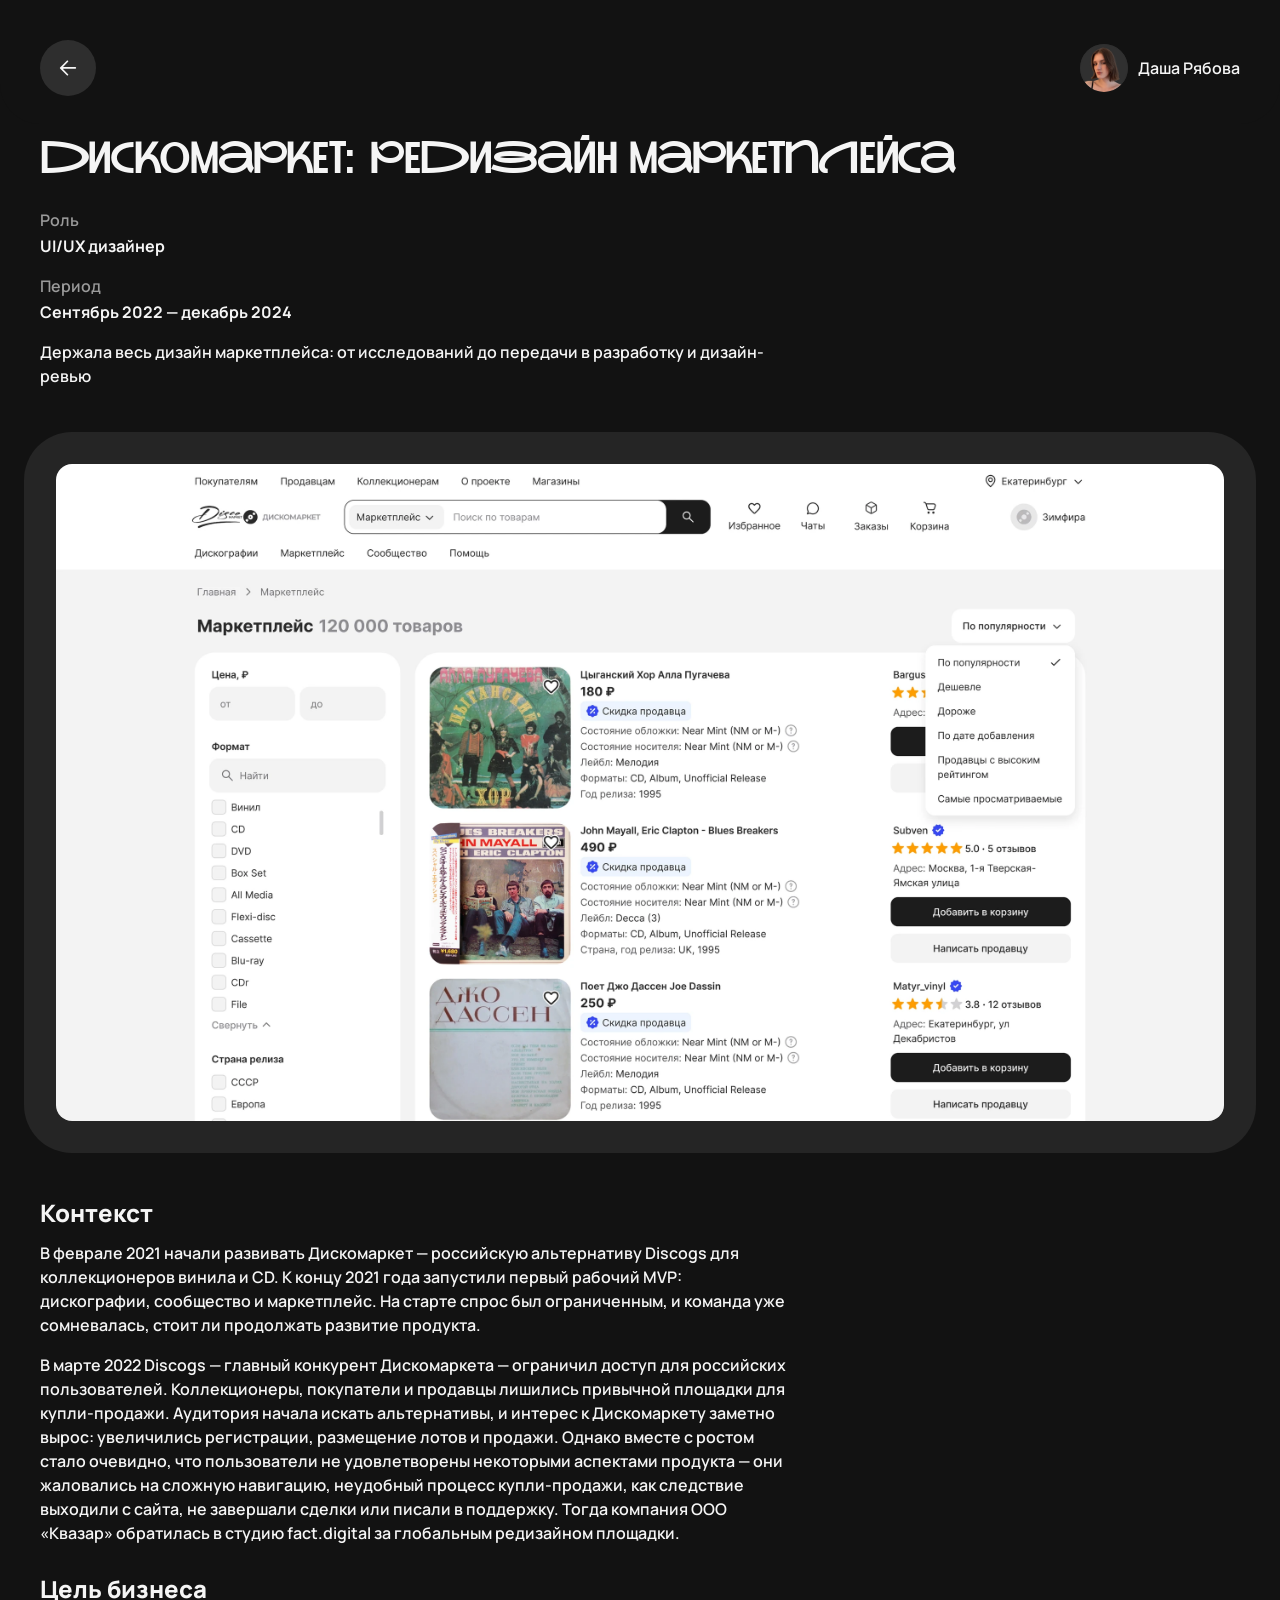
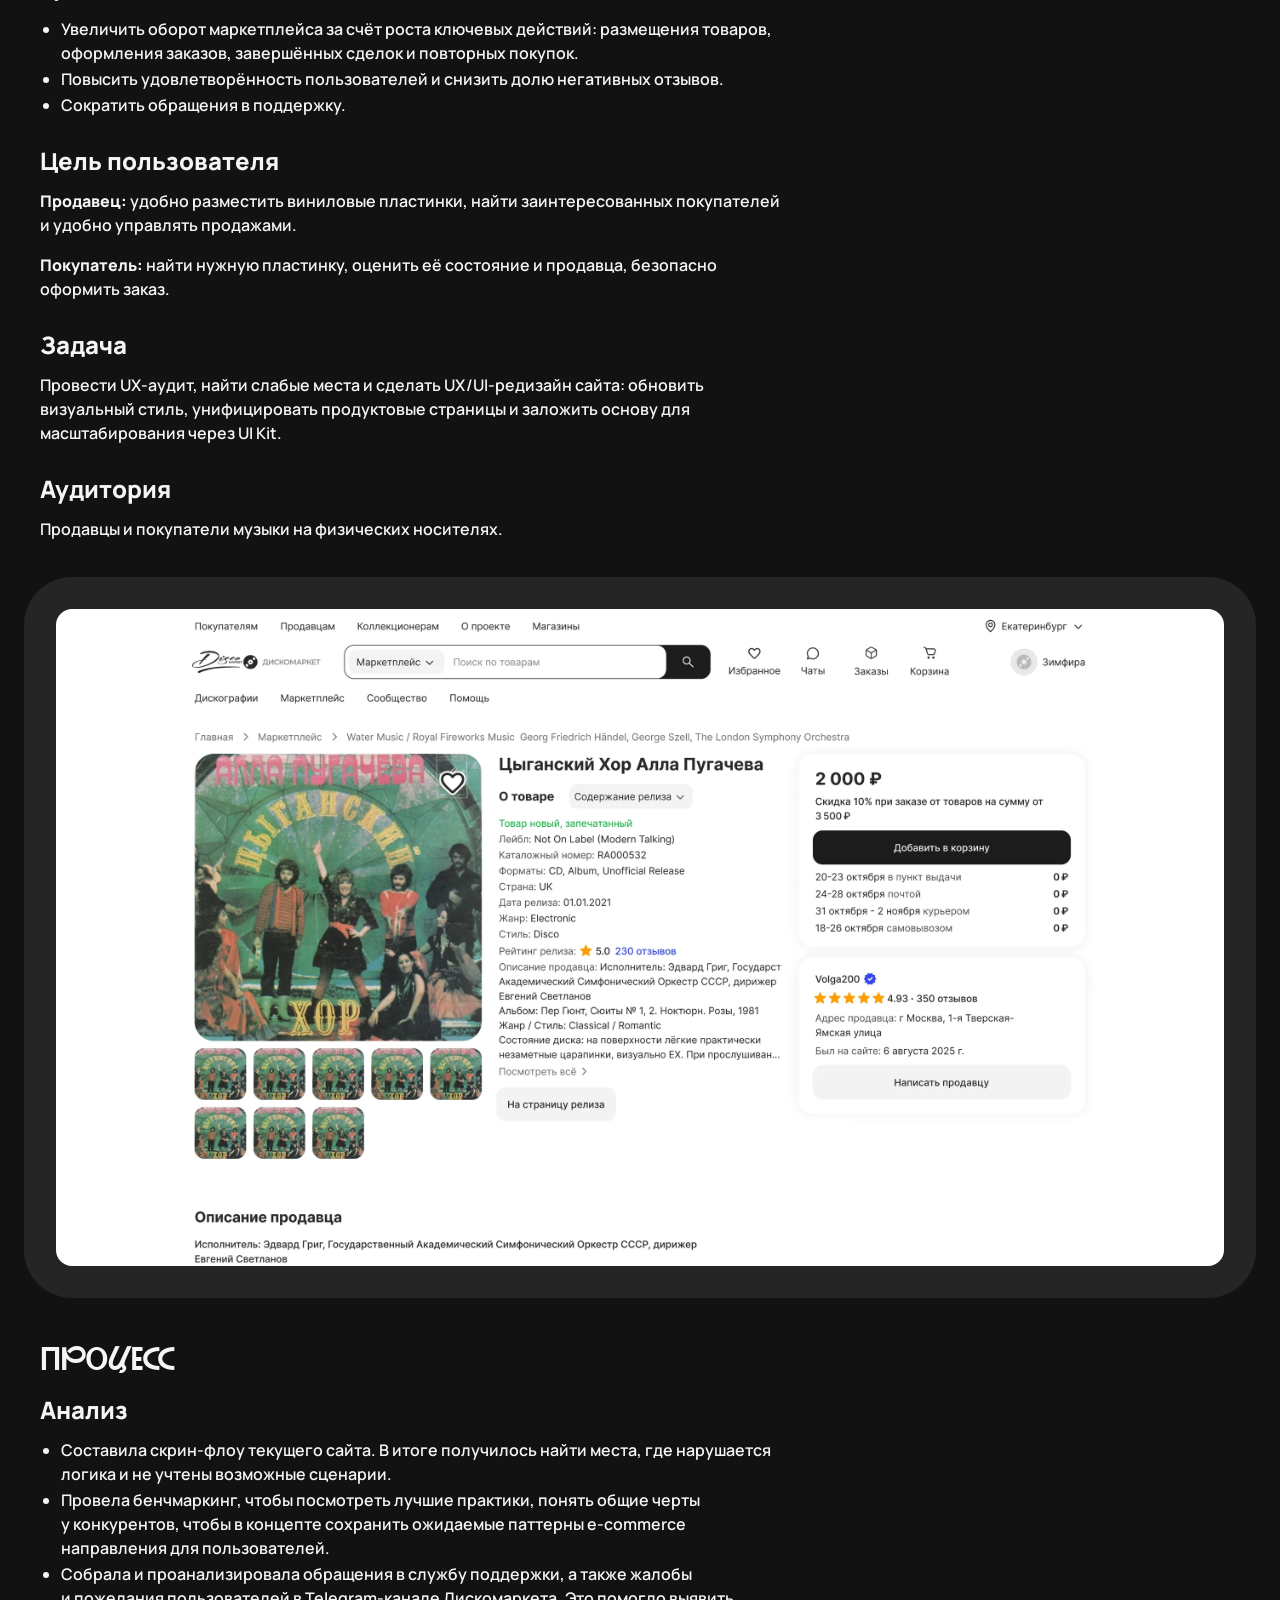
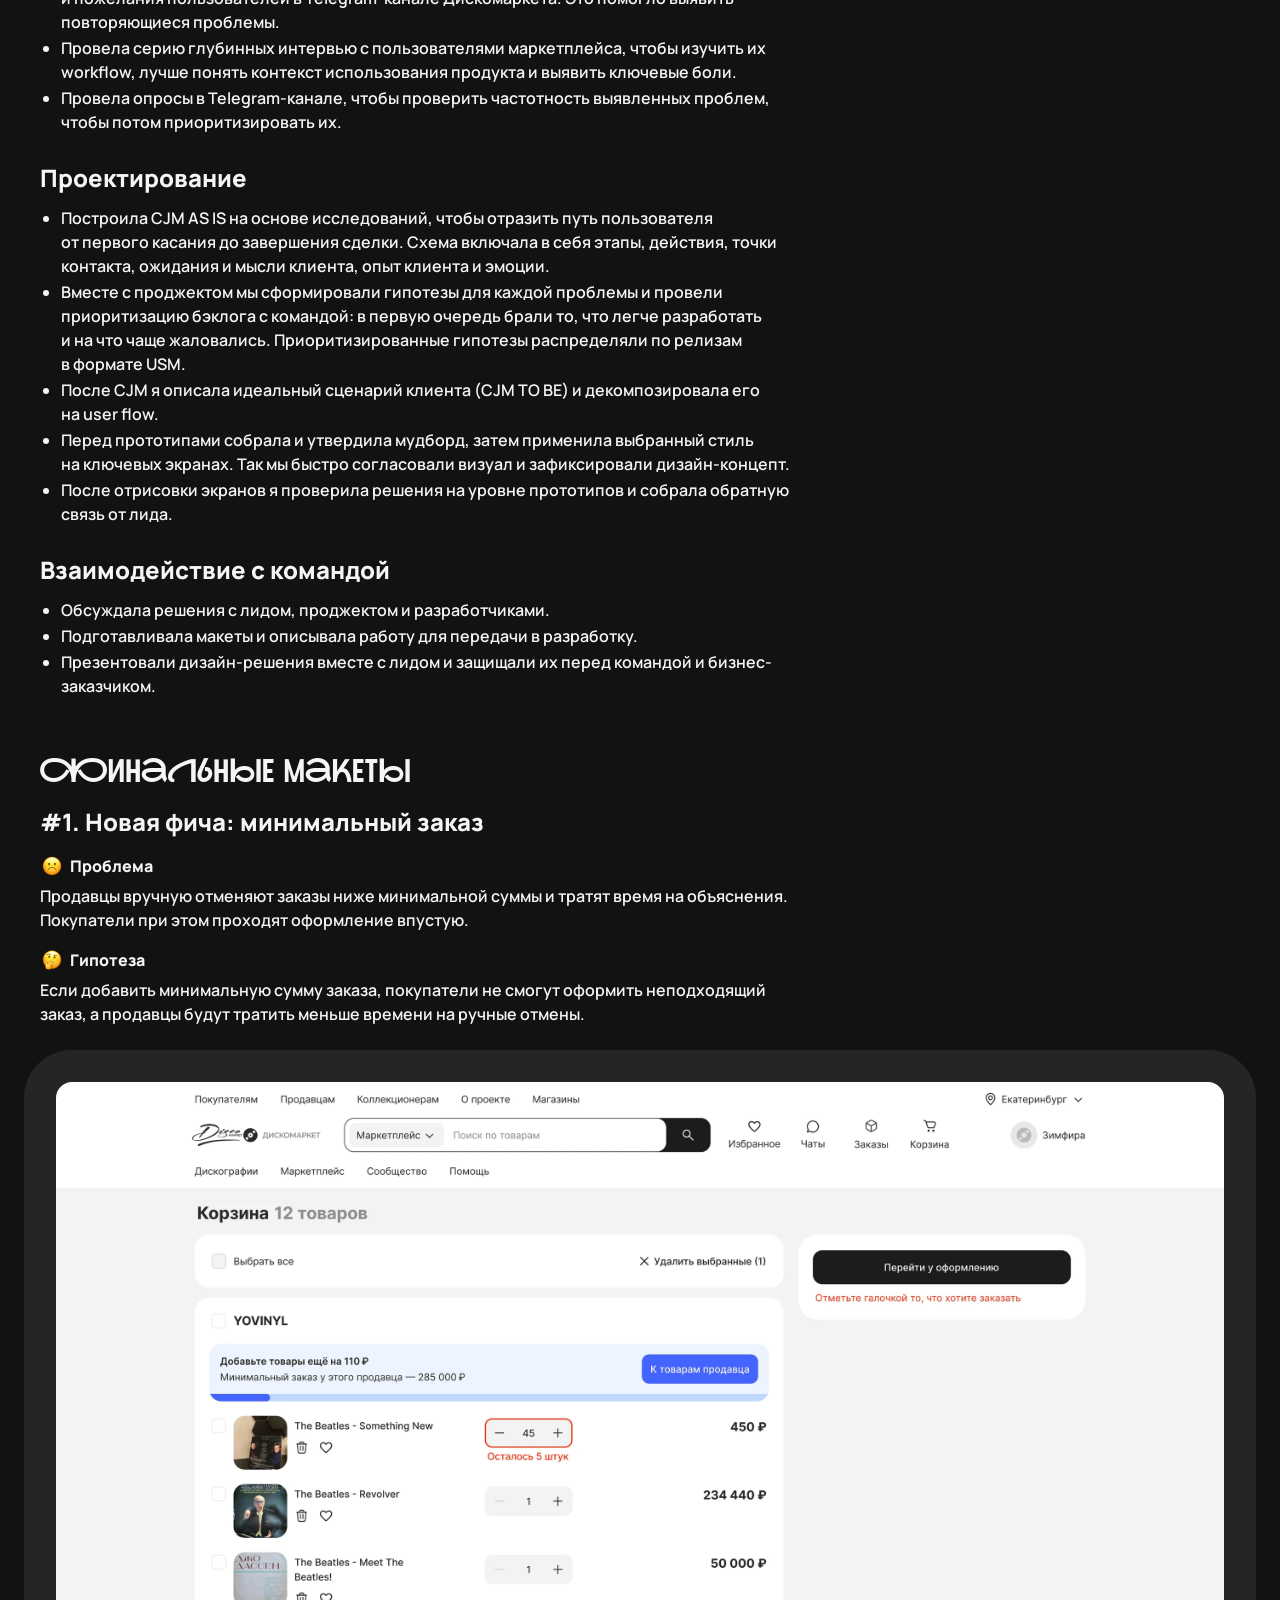
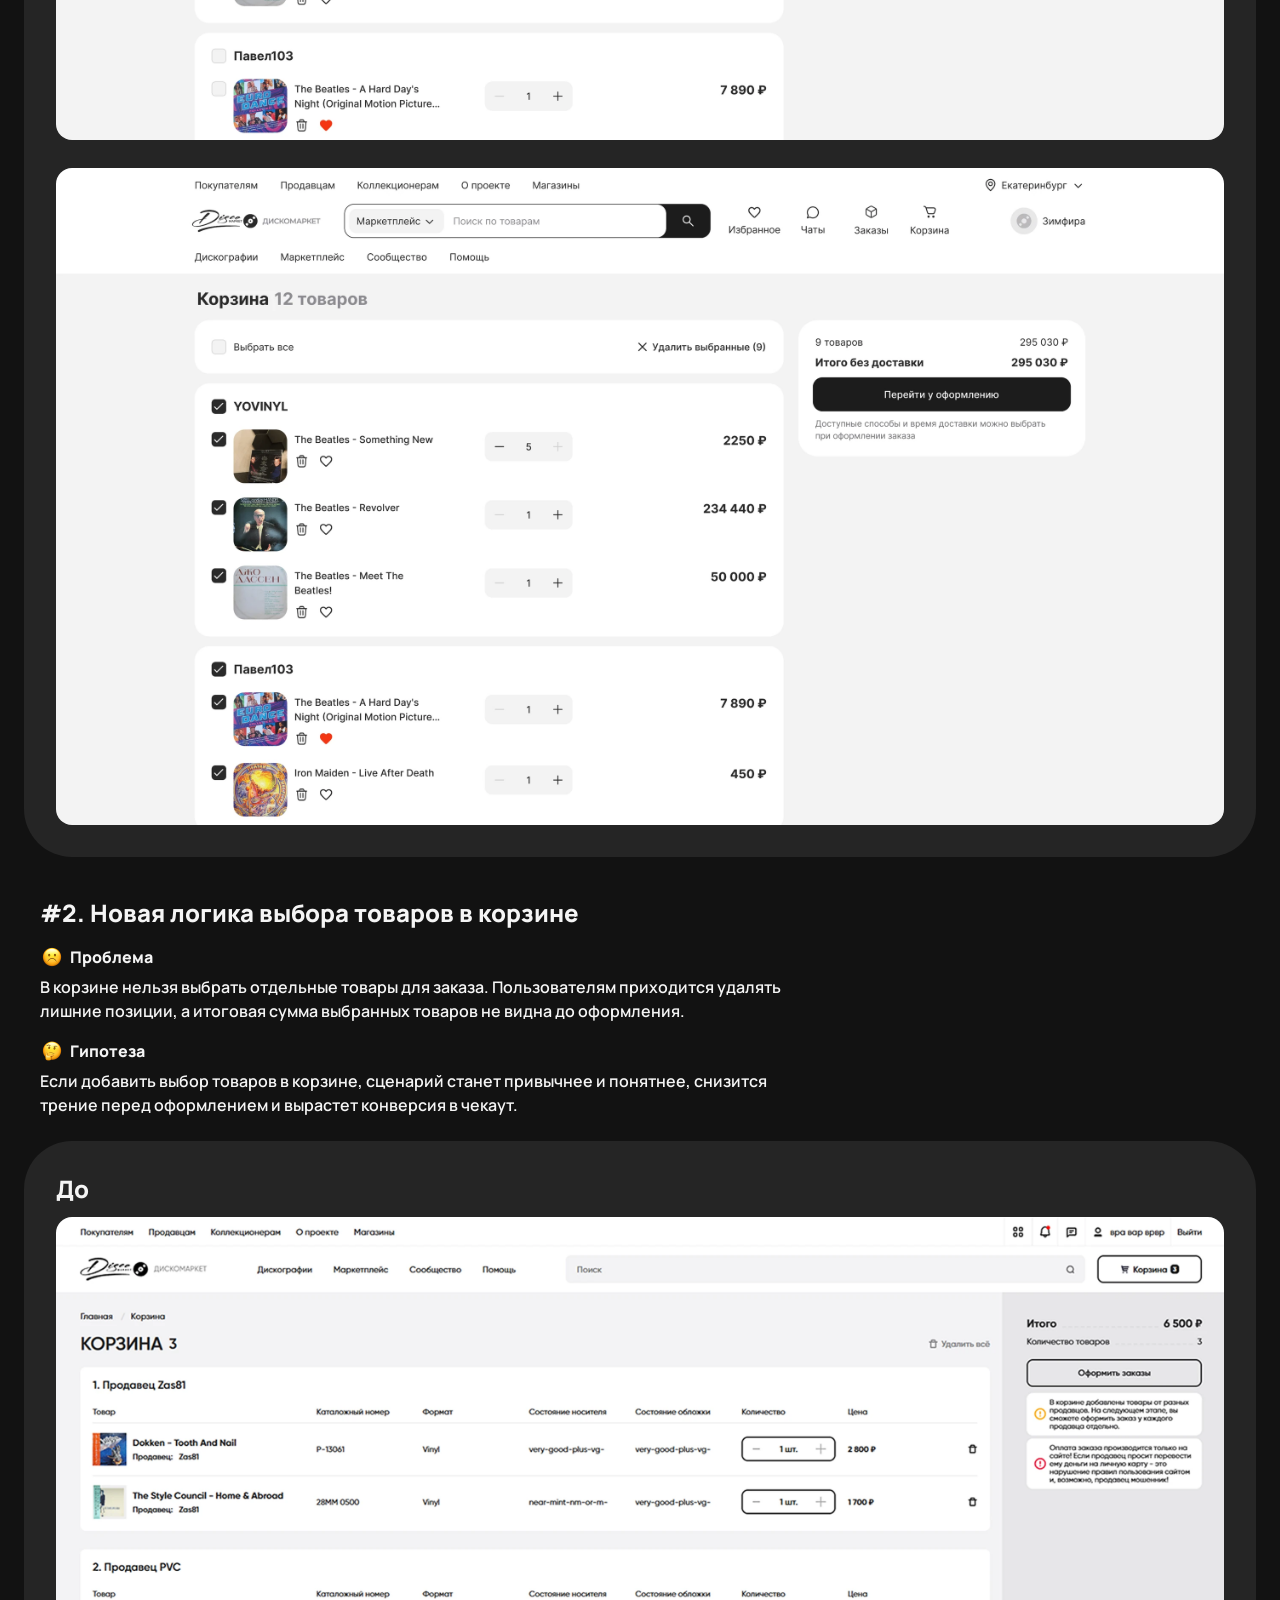
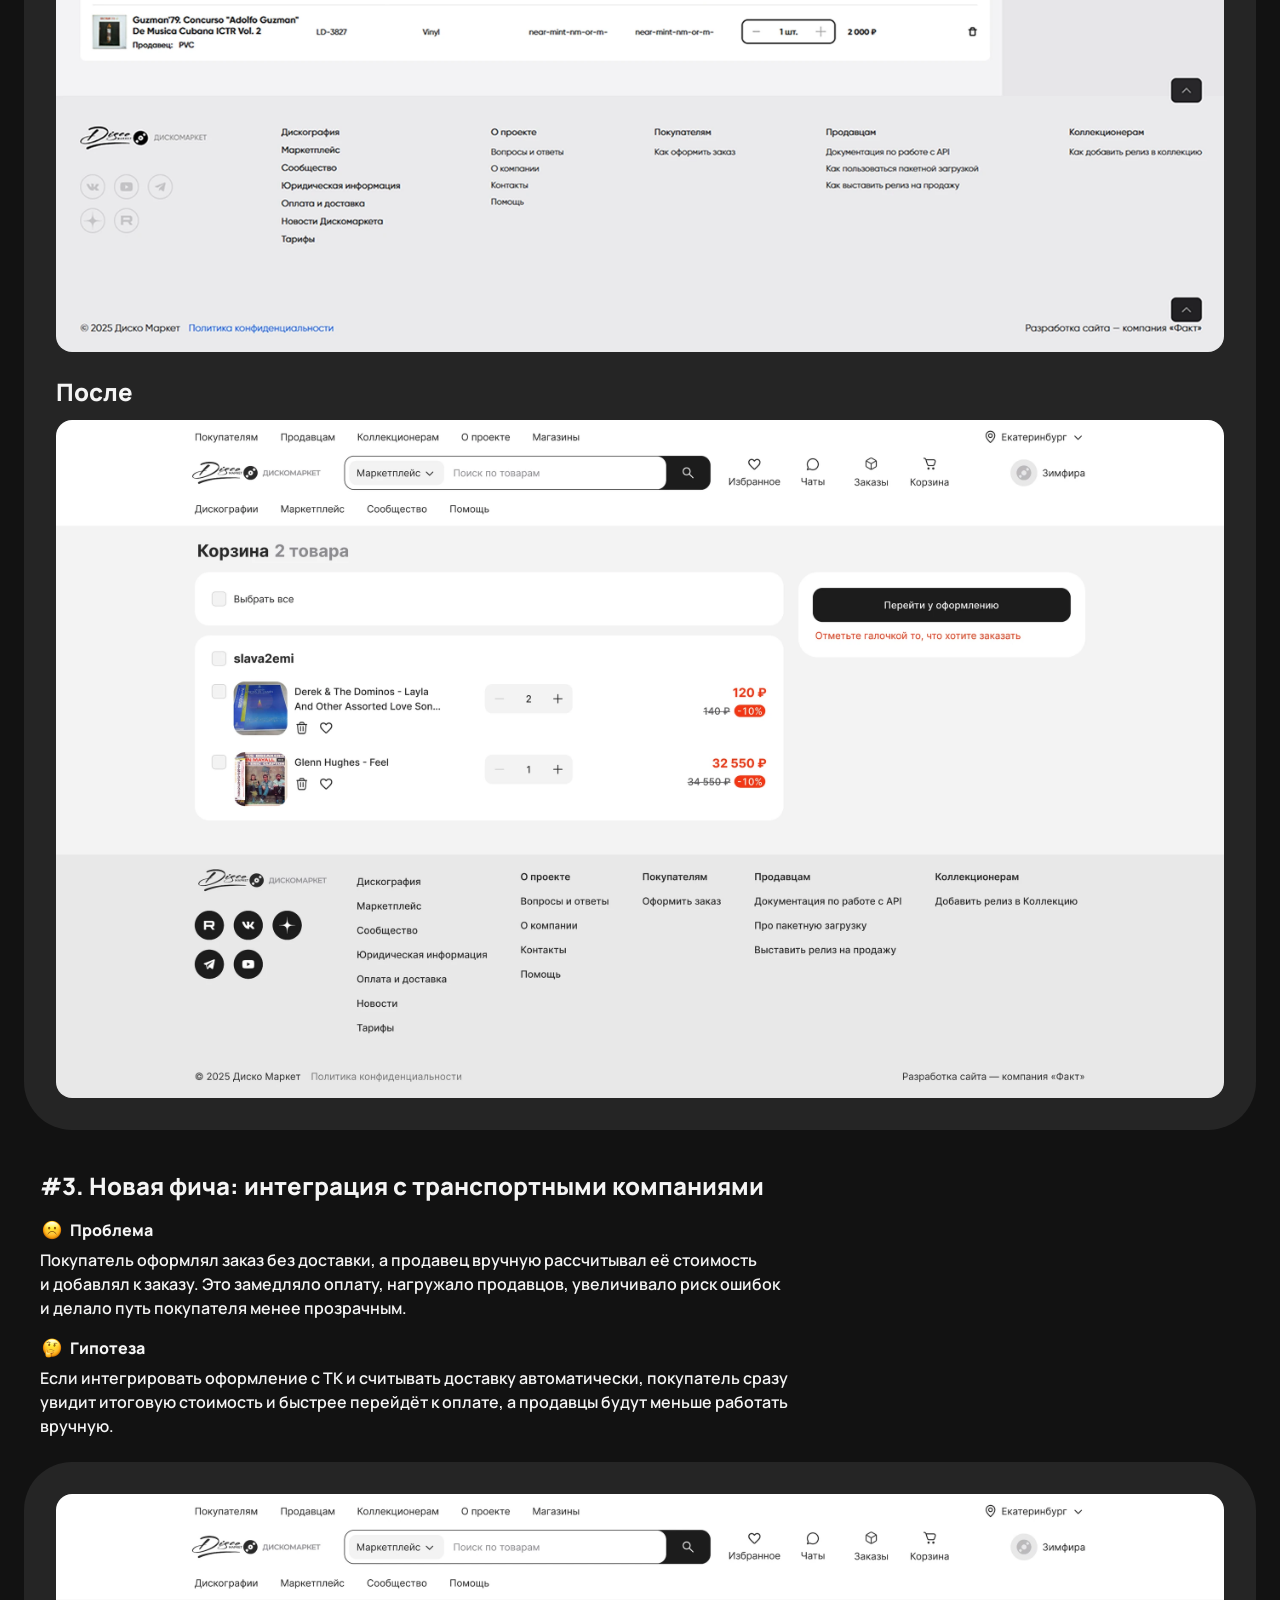
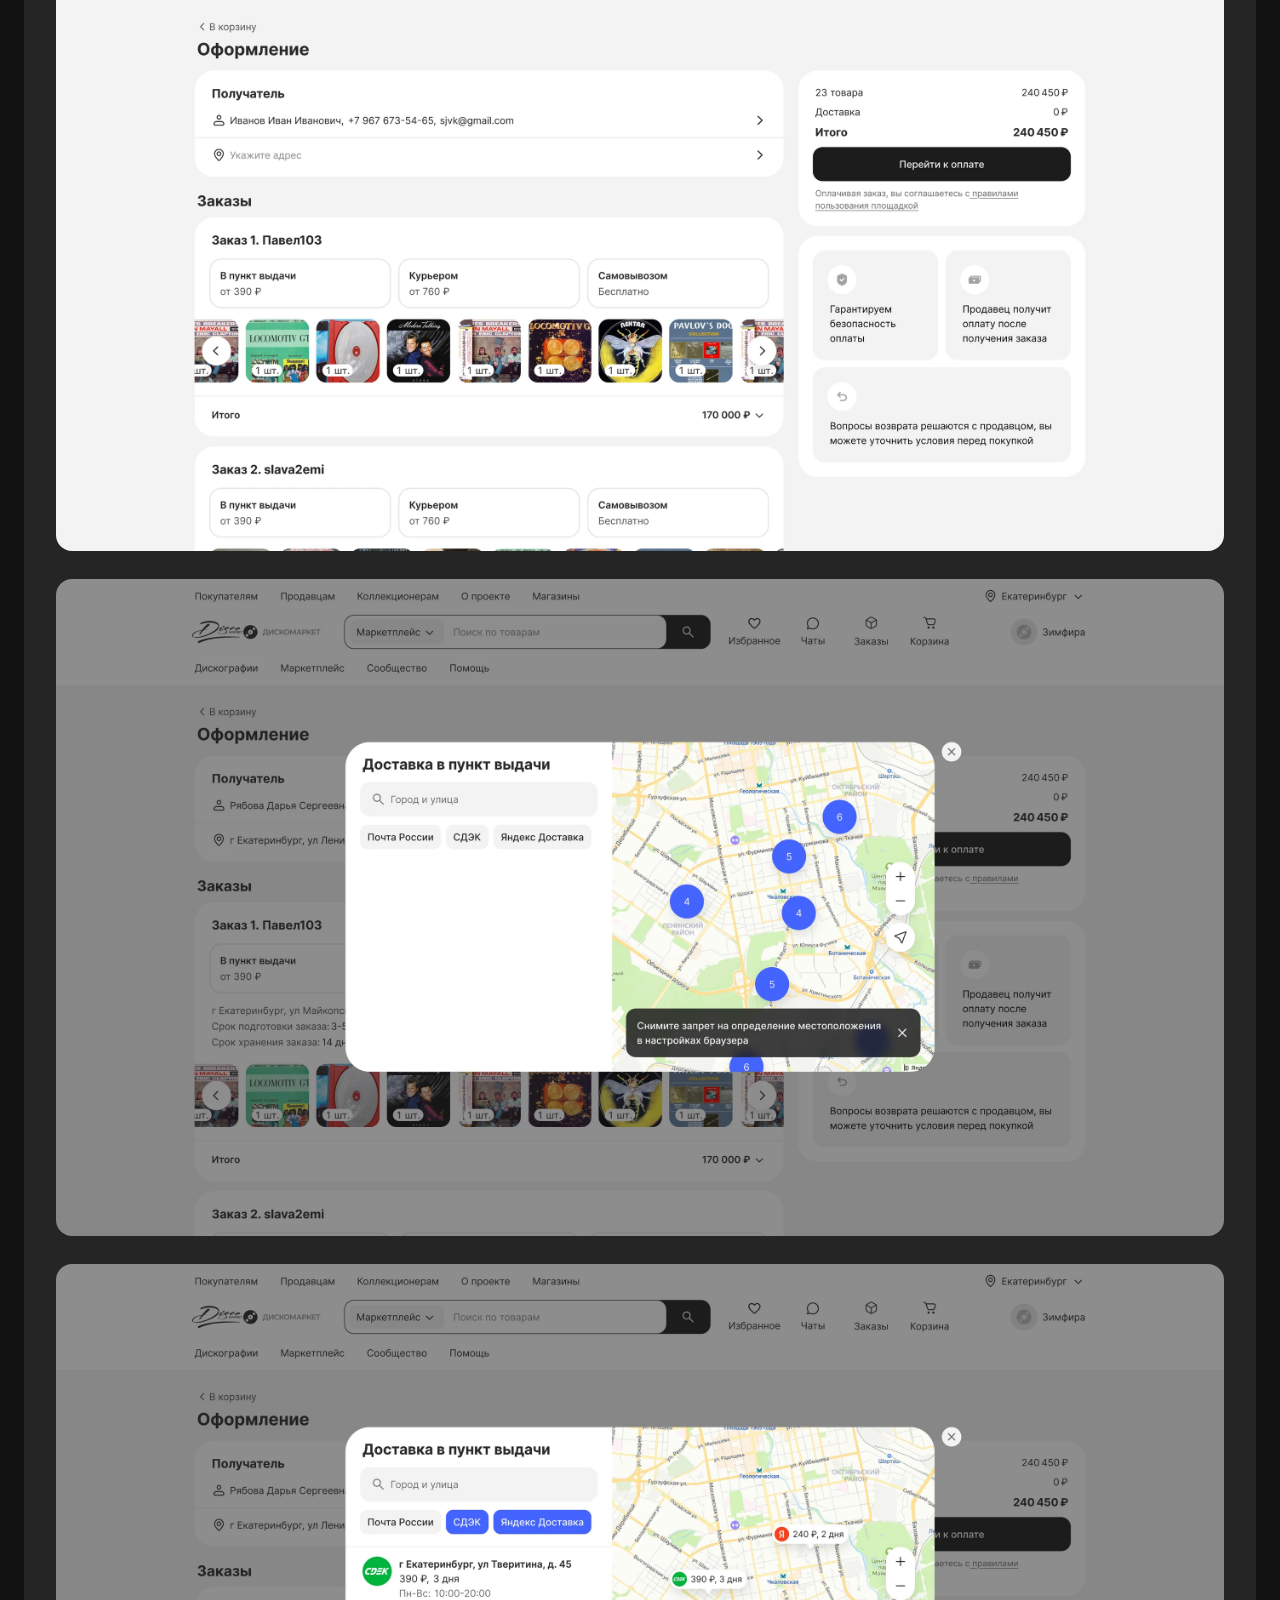
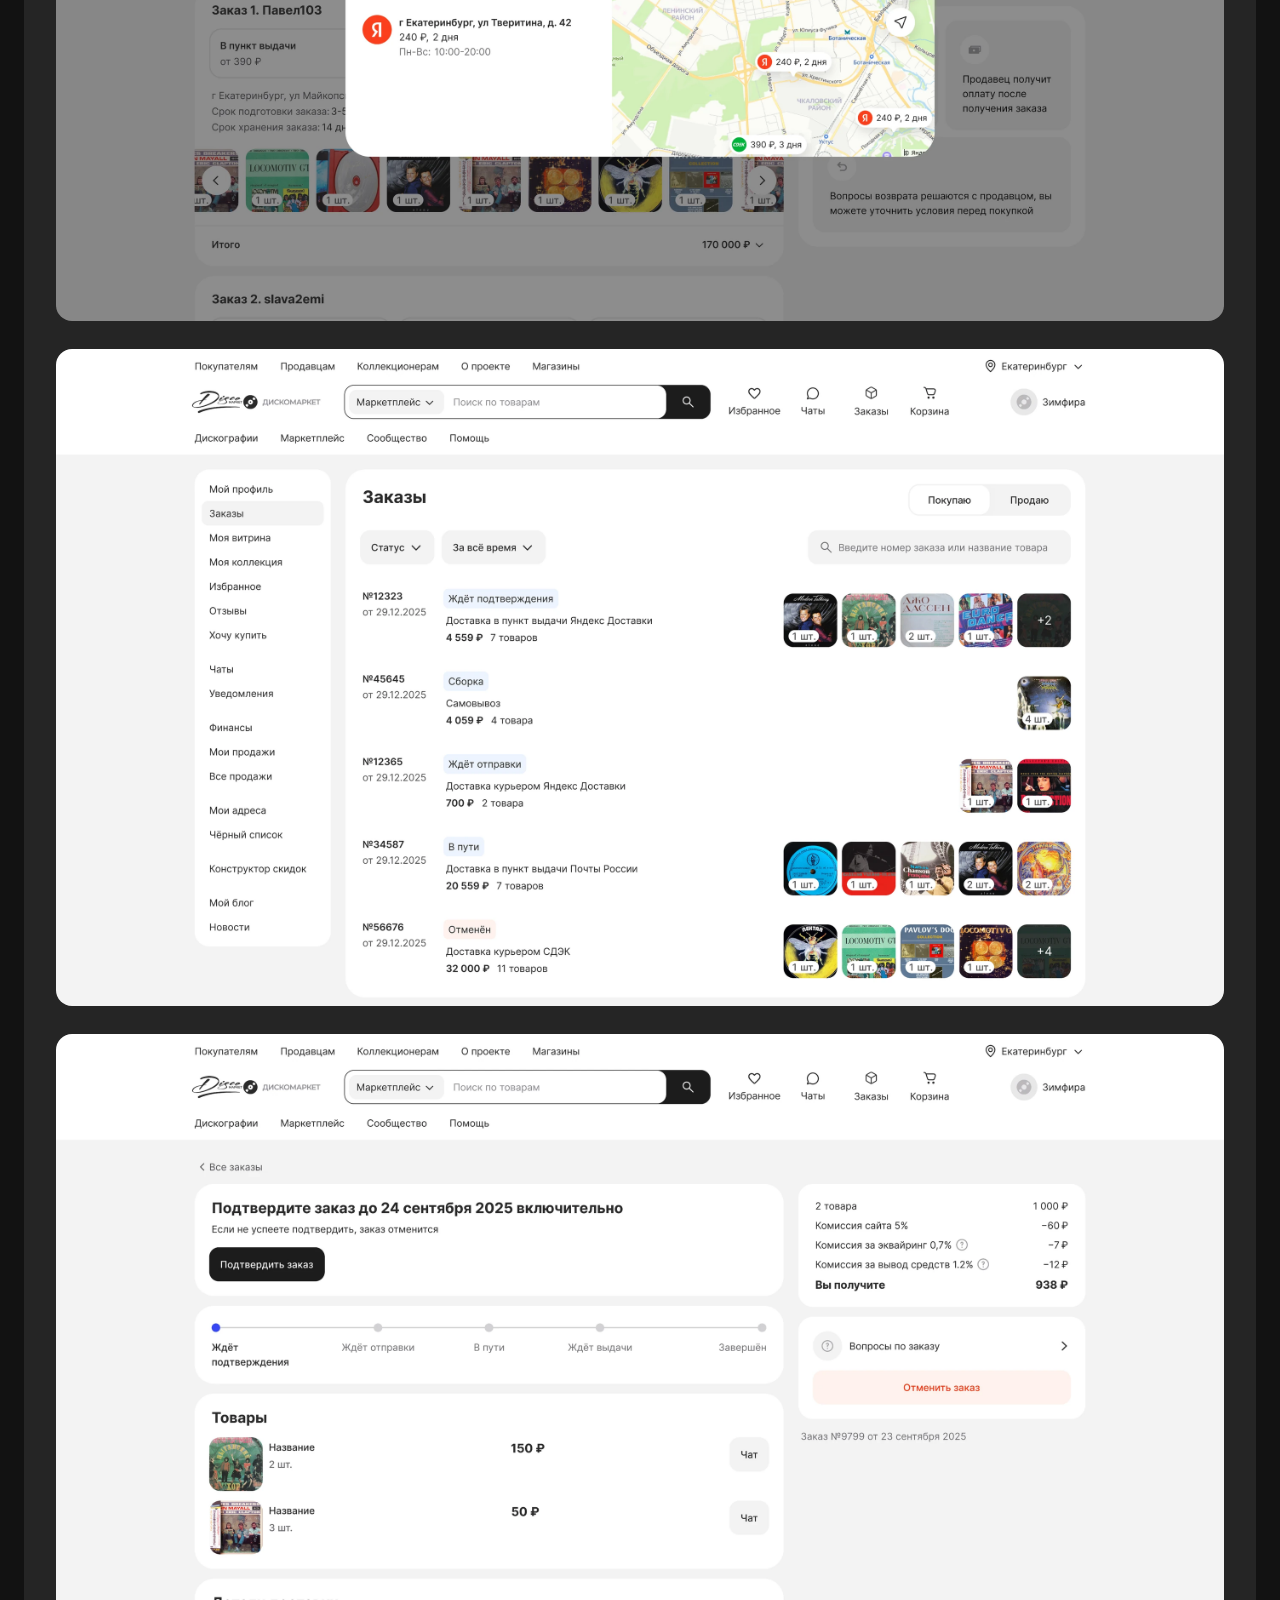
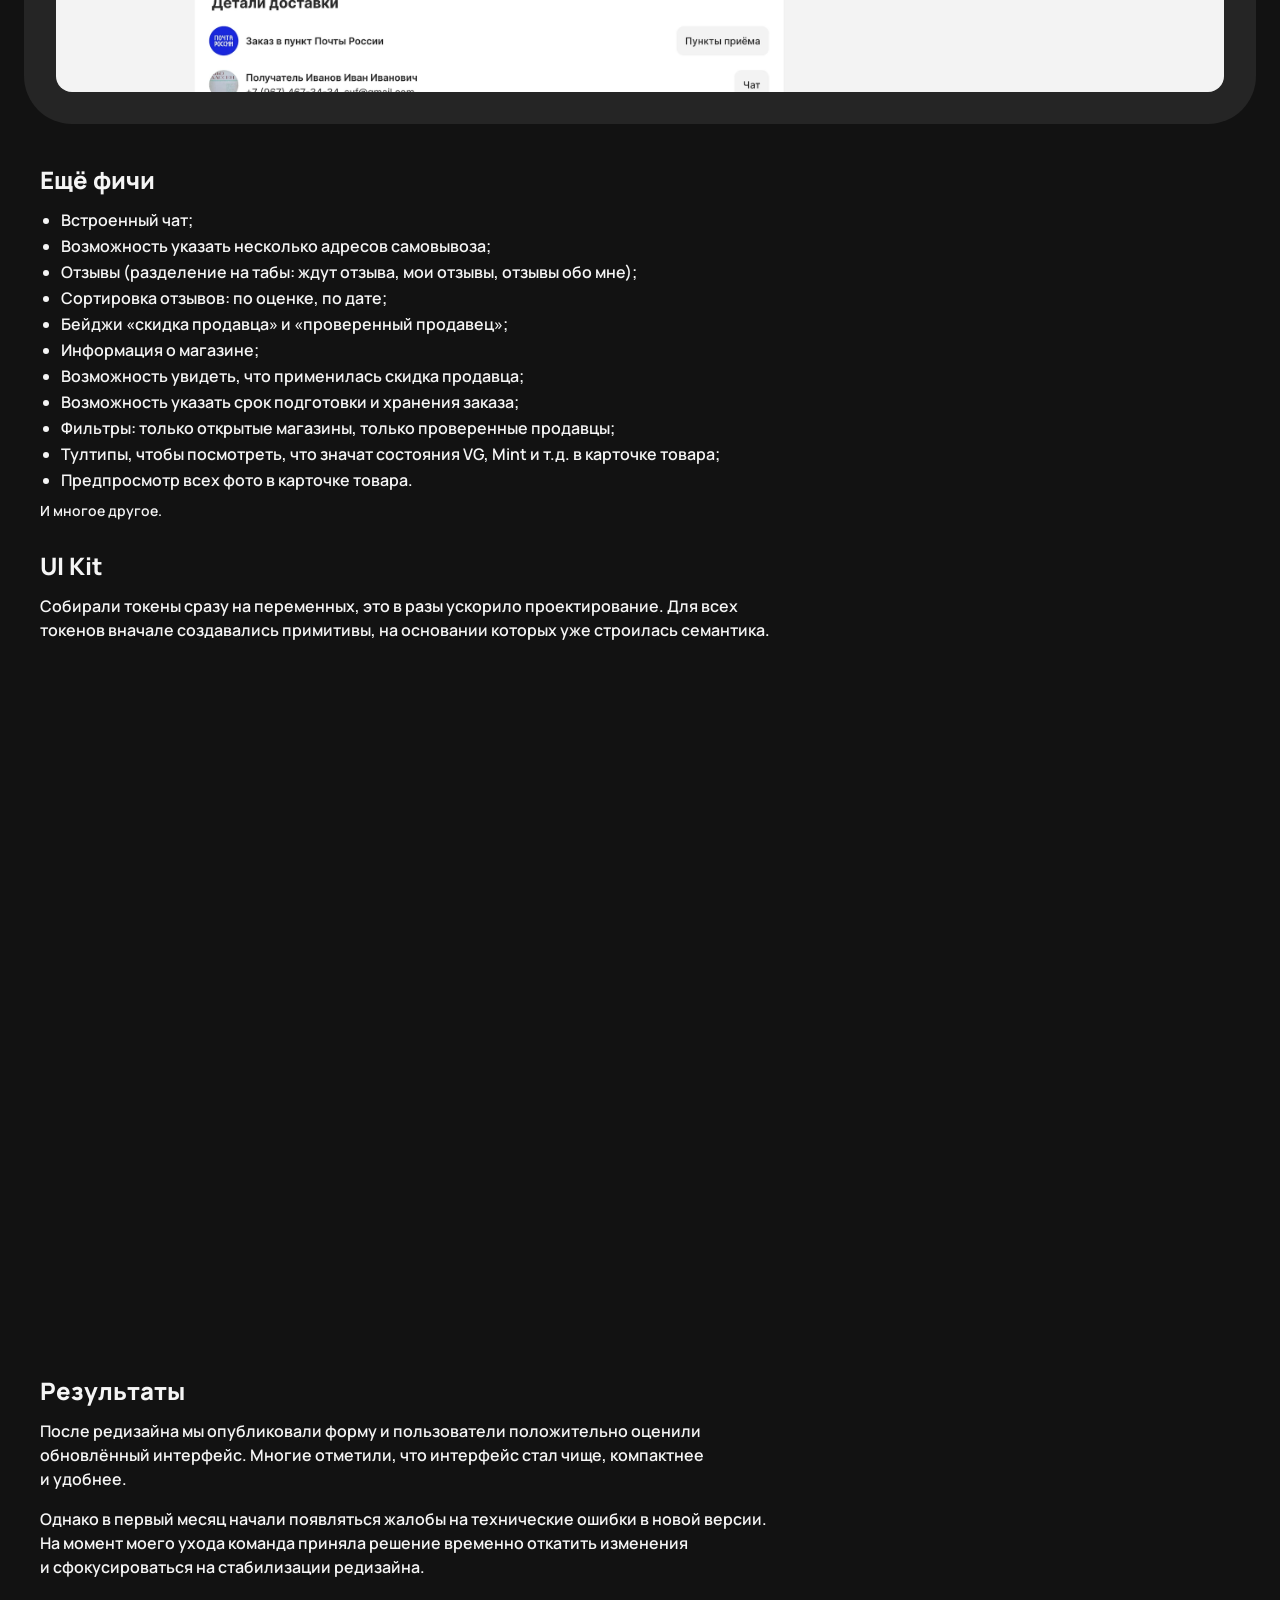
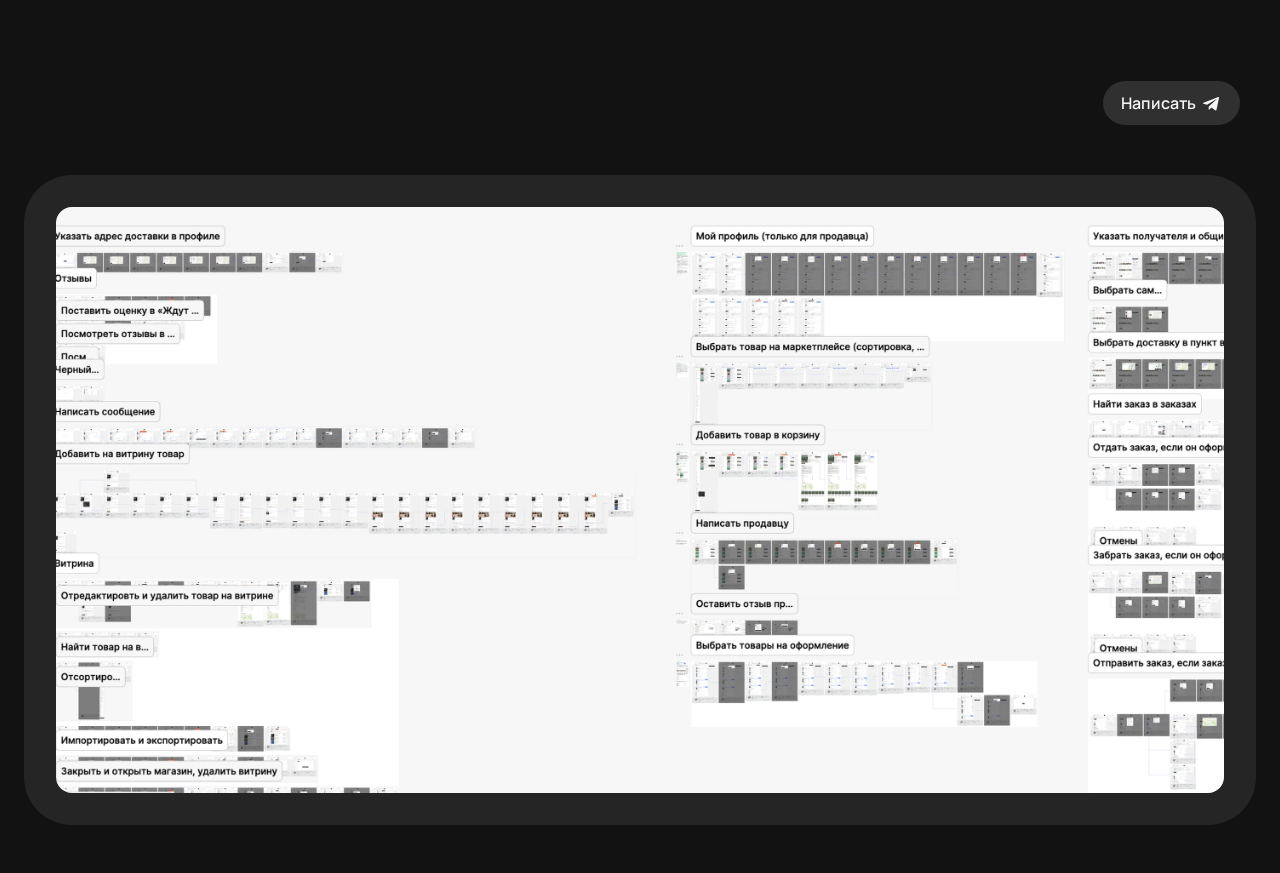
==== commit 8029334d: "Add 1024 breakpoint adaptive layout for homepage and case pages Homepage: inline nav replaces burger" ====
--- a/cases/discomarket.html
+++ b/cases/discomarket.html
@@ -48,26 +48,32 @@
     <p class="case-p">В феврале 2021 начали развивать Дискомаркет — российскую альтернативу Discogs для коллекционеров винила и CD. К концу 2021 года запустили первый рабочий MVP: дискографии, сообщество и маркетплейс. На старте спрос был ограниченным, и команда уже сомневалась, стоит ли продолжать развитие продукта.</p>
     <p class="case-p">В марте 2022 Discogs — главный конкурент Дискомаркета — ограничил доступ для российских пользователей. Коллекционеры, покупатели и продавцы лишились привычной площадки для купли-продажи. Аудитория начала искать альтернативы, и интерес к Дискомаркету заметно вырос: увеличились регистрации, размещение лотов и продажи. Однако вместе с ростом стало очевидно, что пользователи не удовлетворены некоторыми аспектами продукта — они жаловались на сложную навигацию, неудобный процесс купли-продажи, как следствие выходили с сайта, не завершали сделки или писали в поддержку. Тогда компания ООО «Квазар» обратилась в студию fact.digital за глобальным редизайном площадки.</p>
 
-    <h3 class="case-h3">Цель бизнеса</h3>
+    <h3 class="case-h3 case-h3--snug">Цель бизнеса</h3>
     <div class="case-list"><ul>
       <li>Увеличить оборот маркетплейса за счёт роста ключевых действий: размещения товаров, оформления заказов, завершённых сделок и повторных покупок.</li>
       <li>Повысить удовлетворённость пользователей и снизить долю негативных отзывов.</li>
       <li>Сократить обращения в поддержку.</li>
     </ul></div>
 
-    <h3 class="case-h3">Цель пользователя</h3>
+    <h3 class="case-h3 case-h3--snug">Цель пользователя</h3>
     <p class="case-p"><strong style="font-weight:800">Продавец:</strong> удобно разместить виниловые пластинки, найти заинтересованных покупателей и удобно управлять продажами.</p>
     <p class="case-p"><strong style="font-weight:800">Покупатель:</strong> найти нужную пластинку, оценить её состояние и продавца, безопасно оформить заказ.</p>
 
-    <h3 class="case-h3">Задача</h3>
+    <h3 class="case-h3 case-h3--snug">Задача</h3>
     <p class="case-p">Провести UX-аудит, найти слабые места и сделать UX/UI-редизайн сайта: обновить визуальный стиль, унифицировать продуктовые страницы и заложить основу для масштабирования через UI Kit.</p>
 
-    <h3 class="case-h3">Аудитория</h3>
+    <h3 class="case-h3 case-h3--snug">Аудитория</h3>
     <p class="case-p">Продавцы и покупатели музыки на физических носителях.</p>
 
-    <h2 class="case-h2">Процесс</h2>
-
-    <h3 class="case-h3 case-h3--tight">Анализ</h3>
+    <div class="case-media case-media--p24">
+      <div class="case-media__image">
+        <img src="../images/cases/discomarket/overview.webp" alt="User flow: масштаб проекта Дискомаркет" loading="lazy" />
+      </div>
+    </div>
+
+    <h2 class="case-h2 case-h2--tight">Процесс</h2>
+
+    <h3 class="case-h3 case-h3--bare">Анализ</h3>
     <div class="case-list"><ul>
       <li>Составила скрин-флоу текущего сайта. В итоге получилось найти места, где нарушается логика и не учтены возможные сценарии.</li>
       <li>Провела бенчмаркинг, чтобы посмотреть лучшие практики, понять общие черты у конкурентов, чтобы в концепте сохранить ожидаемые паттерны e-commerce направления для пользователей.</li>
@@ -76,7 +82,7 @@
       <li>Провела опросы в Telegram-канале, чтобы проверить частотность выявленных проблем, чтобы потом приоритизировать их.</li>
     </ul></div>
 
-    <h3 class="case-h3">Проектирование</h3>
+    <h3 class="case-h3 case-h3--snug">Проектирование</h3>
     <div class="case-list"><ul>
       <li>Построила CJM AS IS на основе исследований, чтобы отразить путь пользователя от первого касания до завершения сделки. Схема включала в себя этапы, действия, точки контакта, ожидания и мысли клиента, опыт клиента и эмоции.</li>
       <li>Вместе с проджектом мы сформировали гипотезы для каждой проблемы и провели приоритизацию бэклога с командой: в первую очередь брали то, что легче разработать и на что чаще жаловались. Приоритизированные гипотезы распределяли по релизам в формате USM.</li>
@@ -85,17 +91,17 @@
       <li>После отрисовки экранов я проверила решения на уровне прототипов и собрала обратную связь от лида.</li>
     </ul></div>
 
-    <h3 class="case-h3">Взаимодействие с командой</h3>
+    <h3 class="case-h3 case-h3--snug">Взаимодействие с командой</h3>
     <div class="case-list"><ul>
       <li>Обсуждала решения с лидом, проджектом и разработчиками.</li>
       <li>Подготавливала макеты и описывала работу для передачи в разработку.</li>
       <li>Презентовали дизайн-решения вместе с лидом и защищали их перед командой и бизнес-заказчиком.</li>
     </ul></div>
 
-    <h2 class="case-h2">Финальные макеты</h2>
+    <h2 class="case-h2 case-h2--lift">Финальные макеты</h2>
 
     <!-- ============ #1 Минимальный заказ ============ -->
-    <h3 class="case-h3 case-h3--tight">#1. Новая фича: минимальный заказ</h3>
+    <h3 class="case-h3 case-h3--bare case-h3--feature">#1. Новая фича: минимальный заказ</h3>
 
     <div class="case-callout">
       <div class="case-callout__item">
@@ -114,7 +120,7 @@
       </div>
     </div>
 
-    <div class="case-media">
+    <div class="case-media case-media--p12">
       <div class="case-media__image">
         <img src="../images/cases/discomarket/feature-1-1.webp" alt="Корзина с уведомлением о минимальной сумме заказа" loading="lazy" />
       </div>
@@ -124,7 +130,7 @@
     </div>
 
     <!-- ============ #2 Выбор товаров в корзине ============ -->
-    <h3 class="case-h3">#2. Новая логика выбора товаров в корзине</h3>
+    <h3 class="case-h3 case-h3--feature">#2. Новая логика выбора товаров в корзине</h3>
 
     <div class="case-callout">
       <div class="case-callout__item">
@@ -143,23 +149,23 @@
       </div>
     </div>
 
-    <div class="case-beforeafter">
-      <div class="case-beforeafter__block">
-        <p class="case-beforeafter__label">До</p>
-        <div class="case-beforeafter__media">
+    <div class="case-compare">
+      <div class="case-compare__block">
+        <p class="case-compare__label">До</p>
+        <div class="case-compare__media">
           <img src="../images/cases/discomarket/cart-before.webp" alt="Корзина — старый дизайн без выбора товаров" loading="lazy" />
         </div>
       </div>
-      <div class="case-beforeafter__block">
-        <p class="case-beforeafter__label">После</p>
-        <div class="case-beforeafter__media">
+      <div class="case-compare__block">
+        <p class="case-compare__label">После</p>
+        <div class="case-compare__media">
           <img src="../images/cases/discomarket/cart-after.webp" alt="Корзина — новый дизайн с выбором товаров через чекбоксы" loading="lazy" />
         </div>
       </div>
     </div>
 
     <!-- ============ #3 Интеграция с ТК ============ -->
-    <h3 class="case-h3">#3. Новая фича: интеграция с транспортными компаниями</h3>
+    <h3 class="case-h3 case-h3--feature">#3. Новая фича: интеграция с транспортными компаниями</h3>
 
     <div class="case-callout">
       <div class="case-callout__item">
@@ -178,7 +184,7 @@
       </div>
     </div>
 
-    <div class="case-media">
+    <div class="case-media case-media--p12">
       <div class="case-media__image">
         <img src="../images/cases/discomarket/feature-3-1.webp" alt="Оформление заказа с выбором доставки" loading="lazy" />
       </div>
@@ -216,10 +222,10 @@
     </div>
 
     <!-- ============ UI Kit ============ -->
-    <h3 class="case-h3">UI Kit</h3>
+    <h3 class="case-h3 case-h3--snug">UI Kit</h3>
     <p class="case-p">Собирали токены сразу на переменных, это в разы ускорило проектирование. Для всех токенов вначале создавались примитивы, на основании которых уже строилась семантика.</p>
 
-    <div class="case-media">
+    <div class="case-media case-media--p12">
       <div class="case-media__image">
         <img src="../images/cases/discomarket/ui-kit.webp" alt="UI Kit Дискомаркета: инпуты, кнопки, модальные элементы" loading="lazy" />
       </div>
--- a/css/style.css
+++ b/css/style.css
@@ -78,9 +78,9 @@
 
 /* ============================================================
    ШАПКА
-   Figma: position absolute, top 0, pt-40 pb-20 px-20
+   Figma: position absolute, top 0, pt-40 pb-20 px-24
    В вебе делаем sticky чтобы всегда была видна при скролле.
-   pt-40 = 40px (под статус-бар iOS), pb-20, px-20.
+   pt-40 = 40px (под статус-бар iOS), pb-20, px-24.
    ============================================================ */
 
 .header {
@@ -91,7 +91,7 @@
   align-items: center;
   justify-content: space-between;
   width: 100%;
-  padding: 40px 20px 20px;
+  padding: 40px 24px 20px;
   background: var(--bg);
   border-radius: 0 0 var(--radius-card) var(--radius-card);
   /* Компенсируем системный статус-бар на iOS WebKit */
@@ -144,6 +144,9 @@
   transition: opacity .2s ease;
 }
 .burger:active { opacity: 0.6; }
+
+/* Инлайн-нав в шапке — видна только на 1024+ */
+.header-nav { display: none; }
 
 /* Иконка переключается через body.menu-open */
 .burger__icon--close { display: none; }
@@ -205,15 +208,18 @@
   line-height: 24px;
   padding: 10px 4px;
   word-break: break-word;
-  transition: opacity .2s ease;
-}
-.menu__link:active { opacity: 0.6; }
+  transition: color .2s ease;
+}
+@media (hover: hover) {
+  .menu__link:hover { color: rgba(245, 245, 245, 0.6); }
+}
+.menu__link:active { color: rgba(245, 245, 245, 0.4); }
 .menu__link[aria-disabled="true"] { color: var(--text-dim); pointer-events: none; }
 
 .menu__resume-wrap {
   display: flex;
   justify-content: center;
-  padding: 8px 0 10px;
+  padding: 10px 0;
 }
 
 .menu__resume.chip {
@@ -222,13 +228,16 @@
   gap: 4px;
   background: var(--chip);
   border-radius: var(--radius-pill);
-  padding: 10px 16px;
+  padding: 12px 12px 12px 20px;
   font-size: 16px;
   line-height: 24px;
   font-weight: 600;
-  transition: transform .15s ease, opacity .2s ease;
-}
-.menu__resume.chip:active { transform: scale(0.97); }
+  transition: color .2s ease, transform .15s ease;
+}
+@media (hover: hover) {
+  .menu__resume.chip:hover { color: rgba(245, 245, 245, 0.6); }
+}
+.menu__resume.chip:active { color: rgba(245, 245, 245, 0.4); transform: scale(0.97); }
 .menu__resume.chip[aria-disabled="true"] { color: var(--text-dim); pointer-events: none; opacity: .7; }
 
 
@@ -346,6 +355,7 @@
 }
 
 .project {
+  position: relative;
   display: block;
   width: 100%;
   background: var(--card);
@@ -359,7 +369,6 @@
 .project__cover {
   position: relative;
   aspect-ratio: 343 / 280;
-  background: var(--chip);
   overflow: hidden;
   border-radius: var(--radius-card);
 }
@@ -373,7 +382,7 @@
   position: absolute;
   top: 16px; right: 16px;
   width: 44px; height: 44px;
-  background: #212121;
+  background: #2e2e2e;
   border-radius: 50%;
   display: flex;
   align-items: center;
@@ -404,7 +413,7 @@
 
 /* px-20 py-2 */
 .project__paragraph { margin: 0; padding: 2px 20px; font-size: 16px; line-height: 24px; font-weight: 600; }
-.project__paragraph:last-child { padding-bottom: 16px; }
+.project__paragraph:last-child { padding-bottom: 20px; }
 .project__paragraph-label { color: var(--text-dim); }
 
 /* p-16, gap-12 между блоками метрик */
@@ -416,18 +425,21 @@
   justify-content: space-between;
   background: var(--chip);
   border-radius: var(--radius-chip);
-  padding: 10px 16px;
-}
+  padding: 14px 16px;
+}
+/* Второй (и далее) ряд метрик: min-height 96, может растягиваться (на 768 ряды
+   в одну линию через flex-stretch — обе уравняются по самому высокому контенту) */
+.metrics-row + .metrics-row { min-height: 96px; }
 
 .metric {
-  width: 124px;
-  flex-shrink: 0;
+  flex: 1 0 0;
+  min-width: 0;
   display: flex; flex-direction: column;
   align-items: center; justify-content: center;
-  gap: 8px; text-align: center;
-}
-.metric__label { font-size: 16px; line-height: 24px; font-weight: 600; }
-.metric__value { font-family: var(--font-display); font-weight: 700; font-size: 24px; line-height: 24px; white-space: nowrap; }
+  gap: 10px; text-align: center;
+}
+.metric__label { font-size: 16px; line-height: 24px; font-weight: 600; max-width: 124px; }
+.metric__value { font-family: var(--font-display); font-weight: 700; font-size: 24px; line-height: 24px; white-space: nowrap; max-width: 124px; }
 
 .metric__divider {
   width: 1px; height: 48px;
@@ -438,13 +450,13 @@
 
 /* ============================================================
    UI ШОТЫ
-   Figma: заголовок pb-4 pt-24 px-20 (в отдельном контейнере)
+   Figma: заголовок pb-4 pt-32 pl-24 pr-20 (в отдельном контейнере)
            список pt-12 pb-8 px-16, gap-16
    ============================================================ */
 
 .shots-heading {
   width: 100%;
-  padding: 24px 20px 4px 24px;
+  padding: 32px 20px 4px 24px;
 }
 
 .shots-heading h2 {
@@ -460,9 +472,13 @@
   padding: 12px 16px 8px;
   display: flex;
   flex-direction: column;
-  gap: 16px;        /* ИСПРАВЛЕНИЕ: 16px вместо 24px */
+  gap: 16px;
   align-items: center;
 }
+
+/* Колонки шотов: на мобиле прозрачные (display: contents),
+   шоты идут как прямые flex-child'ы контейнера в порядке content.json через order */
+.shots-col { display: contents; }
 
 .shot {
   position: relative;
@@ -470,6 +486,7 @@
   background: #252525;
   border-radius: var(--radius-card);
   overflow: hidden;
+  order: var(--shot-order, 0);
 }
 
 .shot--square  { aspect-ratio: 1 / 1; }
@@ -505,12 +522,13 @@
   object-fit: cover;
 }
 
-/* E-commerce: видео обрезано по iPhone-мокапу (646×1342). Белый фон в исходнике
-   закрашен в #252525 через ffmpeg, чтобы сливаться с подложкой. */
+/* E-commerce: видео — iPhone-мокап 648×1334 с маской снаружи #252525,
+   нарисованной flood-fill'ом по силуэту (включая боковые кнопки).
+   Скругления больше не нужны: фон видео уже совпадает с карточкой. */
 .shot--e-commerce .shot__media {
-  height: 100%;
+  height: 85%;
   width: auto;
-  aspect-ratio: 646 / 1342;
+  aspect-ratio: 648 / 1334;
 }
 
 /* Task Manager: видео десктоп-UI, 303×189 в карточке 343×287 (по Figma) */
@@ -538,7 +556,7 @@
 
 /* ============================================================
    КОНТАКТЫ
-   Figma: watermark pt-32 pb-4 px-16
+   Figma: watermark pt-48 pb-4 px-24 (px-16 секции + px-8 ватермарка = 24)
            chips row pt-8 pb-24 px-16
    ============================================================ */
 
@@ -546,11 +564,11 @@
 
 .contacts-watermark {
   margin: 0;
-  padding: 32px 8px 4px;
+  padding: 48px 8px 4px;
   font-family: var(--font-display);
   font-weight: 700;
-  font-size: 36px;
-  line-height: 1;
+  font-size: 32px;
+  line-height: normal;
   color: var(--chip);
   user-select: none;
 }
@@ -610,7 +628,8 @@
   align-items: center;
   justify-content: space-between;
   width: 100%;
-  padding: 24px 20px 20px;
+  padding: 40px 24px 20px;
+  padding-top: max(40px, env(safe-area-inset-top));
   background: var(--bg);
   border-radius: 0 0 var(--radius-card) var(--radius-card);
   transition: transform .25s ease;
@@ -630,10 +649,9 @@
 }
 .case-back:active { background: #525252; }
 
-/* pt-32 pb-4 px-20 */
 .case-title {
   margin: 0;
-  padding: 32px 20px 4px;
+  padding: 12px 24px 4px;
   font-family: var(--font-display);
   font-weight: 700;
   font-size: 28px;
@@ -641,11 +659,10 @@
   text-transform: lowercase;
 }
 
-/* px-20 py-16, gap-16 */
 .case-meta {
   display: flex; flex-direction: column;
   gap: 16px;
-  padding: 16px 20px;
+  padding: 16px 24px;
 }
 
 .case-meta__row > .label {
@@ -659,28 +676,29 @@
 }
 .case-meta__lead { margin: 0; font-size: 16px; line-height: 24px; font-weight: 600; }
 
-/* h2 кейса: "Процесс", "Финальные макеты" — pt-32 pb-4 px-20 */
 .case-h2 {
   margin: 0;
-  padding: 32px 20px 4px;
+  padding: 32px 24px 4px;
   font-family: var(--font-display);
   font-weight: 700; font-size: 24px; line-height: 32px;
 }
-
-/* h3 кейса — pt-24 pb-4 px-20 (обычный) */
+.case-h2--tight { padding-top: 16px; }
+.case-h2--lift  { padding-top: 40px; }
+
 .case-h3 {
   margin: 0;
-  padding: 24px 20px 4px;
+  padding: 24px 24px 4px;
   font-family: var(--font-text);
   font-weight: 800; font-size: 20px; line-height: 28px;
 }
-
-/* ИСПРАВЛЕНИЕ: первый h3 после meta → pt-16 (было pt-8) */
-.case-h3--tight { padding-top: 16px; }
-
-.case-p { margin: 0; padding: 8px 20px; font-size: 16px; line-height: 24px; font-weight: 600; }
-
-.case-list { padding: 8px 20px; }
+.case-h3--tight   { padding-top: 16px; }
+.case-h3--snug    { padding-top: 20px; }
+.case-h3--bare    { padding-top: 8px; }
+.case-h3--feature { padding-bottom: 8px; }
+
+.case-p { margin: 0; padding: 8px 24px; font-size: 16px; line-height: 24px; font-weight: 600; }
+
+.case-list { padding: 8px 24px; }
 .case-list ul { list-style: disc; padding-left: 21px; }
 .case-list li + li { margin-top: 2px; }
 
@@ -690,12 +708,13 @@
    ============================================================ */
 
 .case-media {
-  margin: 8px 16px; padding: 16px;
-  background: var(--card); border-radius: var(--radius-card);
+  margin: 16px 16px; padding: 16px;
+  background: #252525; border-radius: var(--radius-card);
   overflow: hidden;
   display: flex; flex-direction: column; gap: 12px;
 }
 .case-media--p24 { margin: 24px 16px; }
+.case-media--p12 { margin: 12px 16px; }
 
 .case-media__image {
   width: 100%; border-radius: var(--radius-chip);
@@ -719,7 +738,7 @@
 .case-media__placeholder-label { color: var(--text); font-weight: 700; font-size: 14px; }
 
 /* Блок «Проблема / Гипотеза» */
-.case-callout { padding: 8px 20px; display: flex; flex-direction: column; gap: 16px; }
+.case-callout { padding: 8px 24px; display: flex; flex-direction: column; gap: 16px; }
 
 .case-callout__item { display: flex; flex-direction: column; gap: 6px; }
 
@@ -731,51 +750,53 @@
 .case-callout__text { font-size: 16px; line-height: 24px; font-weight: 600; }
 
 /* До / После */
-.case-beforeafter {
-  margin: 8px 16px; padding: 16px;
-  background: var(--card); border-radius: var(--radius-card);
+.case-compare {
+  margin: 12px 16px; padding: 16px;
+  background: #252525; border-radius: var(--radius-card);
   display: flex; flex-direction: column; gap: 24px;
 }
-.case-beforeafter__block { display: flex; flex-direction: column; gap: 12px; }
-.case-beforeafter__label { margin: 0; font-family: var(--font-text); font-weight: 800; font-size: 20px; line-height: 28px; }
-.case-beforeafter__media {
+.case-compare__block { display: flex; flex-direction: column; gap: 12px; }
+.case-compare__label { margin: 0; font-family: var(--font-text); font-weight: 800; font-size: 20px; line-height: 28px; }
+.case-compare__media {
   width: 100%; border-radius: var(--radius-chip);
-  overflow: hidden; background: var(--chip);
-  min-height: 200px; display: flex; align-items: center; justify-content: center;
-}
-.case-beforeafter__media img { width: 100%; height: auto; display: block; }
+  overflow: hidden;
+}
+.case-compare__media img { width: 100%; height: auto; display: block; }
 
 /* Сетка гипотез */
-.case-hypotheses { margin: 8px 16px; padding: 16px; background: var(--card); border-radius: var(--radius-card); }
+.case-hypotheses { margin: 12px 16px; padding: 16px; background: #252525; border-radius: var(--radius-card); }
 .case-hypotheses__grid { display: flex; flex-direction: column; gap: 8px; }
-.case-hypothesis { padding: 14px 16px; border-radius: var(--radius-chip); font-size: 14px; line-height: 20px; font-weight: 600; }
+.case-hypothesis { padding: 14px 16px; border-radius: var(--radius-chip); font-size: 14px; line-height: 20px; font-weight: 600; overflow-wrap: anywhere; min-width: 0; }
 .case-hypothesis--good { background: var(--good-bg); }
 .case-hypothesis--bad  { background: var(--bad-bg); }
 
 /* Инсайты */
-.case-insights-grid { display: grid; grid-template-columns: repeat(2,1fr); gap: 16px 8px; }
-.case-insight { display: flex; flex-direction: column; gap: 8px; }
-.case-insight__delta { background: var(--good-bg); border-radius: 12px; padding: 10px 14px; text-align: center; font-family: var(--font-text); font-weight: 800; font-size: 14px; line-height: 22px; }
-.case-insight__label { background: var(--chip); border-radius: var(--radius-chip); padding: 10px 14px; text-align: center; font-size: 14px; line-height: 22px; font-weight: 600; flex: 1; display: flex; align-items: center; justify-content: center; }
-.case-insight-summary { margin-top: 16px; background: var(--chip); border-radius: var(--radius-chip); padding: 10px 14px; display: flex; flex-direction: column; gap: 4px; }
+.case-insights-grid { display: grid; grid-template-columns: repeat(2,1fr); gap: 16px; }
+.case-insight { display: flex; flex-direction: column; gap: 4px; }
+.case-insight__delta { background: var(--good-bg); border-radius: 12px; padding: 14px 16px; text-align: center; font-family: var(--font-text); font-weight: 800; font-size: 14px; line-height: 22px; }
+.case-insight__label { background: var(--chip); border-radius: var(--radius-chip); padding: 14px 16px; text-align: center; font-size: 14px; line-height: 22px; font-weight: 600; flex: 1; display: flex; align-items: center; justify-content: center; }
+.case-insight-summary { margin-top: 16px; background: var(--chip); border-radius: var(--radius-chip); padding: 14px 16px; display: flex; flex-direction: column; gap: 4px; }
 .case-insight-summary__icon { width: 24px; height: 24px; }
 .case-insight-summary__text { font-size: 14px; line-height: 22px; font-weight: 600; }
 
 /* Результаты */
-.case-results { padding: 8px 16px; display: flex; flex-direction: column; gap: 12px; }
-.case-result-row { background: var(--chip); border-radius: 24px; padding: 12px 16px; display: flex; align-items: center; justify-content: space-between; }
+.case-results { padding: 12px 16px; display: flex; flex-direction: column; gap: 12px; }
+/* По умолчанию виден --mobile, --tablet прячется на мобиле и появляется на 768+ */
+.case-results--tablet,
+.case-results--desktop { display: none; }
+.case-result-row { background: #252525; border-radius: 24px; padding: 12px 20px; display: flex; align-items: center; justify-content: space-between; }
 .case-result-row--solo { justify-content: center; gap: 20px; }
-.case-result-cell { flex: 1 0 0; min-width: 124px; display: flex; flex-direction: column; align-items: center; justify-content: center; gap: 4px; text-align: center; }
-.case-result-cell__label { font-size: 16px; line-height: 24px; font-weight: 600; }
+.case-result-cell { flex: 1 0 0; min-width: 124px; display: flex; flex-direction: column; align-items: center; justify-content: center; gap: 8px; text-align: center; }
+.case-result-cell__label { font-size: 16px; line-height: 24px; font-weight: 600; max-width: 124px; }
 .case-result-cell__value { font-family: var(--font-display); font-weight: 700; font-size: 24px; line-height: 24px; padding-top: 4px; }
 .case-result-cell__delta { font-size: 14px; line-height: 22px; font-weight: 600; color: var(--text-dim); letter-spacing: -0.07px; white-space: nowrap; }
 
 /* Outro */
 .case-outro-wrap { display: block; }
 
-.case-outro { padding: 32px 20px 4px; font-family: var(--font-display); font-weight: 700; font-size: 28px; line-height: 36px; letter-spacing: -0.616px; margin: 0; }
-
-.case-write { padding: 8px 20px 14px; }
+.case-outro { padding: 48px 24px 4px; font-family: var(--font-display); font-weight: 700; font-size: 28px; line-height: 36px; letter-spacing: -0.616px; margin: 0; }
+
+.case-write { padding: 8px 24px 14px; }
 .case-write__btn {
   display: inline-flex; align-items: center; gap: 4px;
   background: var(--chip); border-radius: var(--radius-pill);
@@ -786,8 +807,8 @@
 .case-write__btn:active { transform: scale(0.97); }
 
 /* Figma thumb */
-.case-figma-thumb { margin: 8px 16px 48px; padding: 16px; background: var(--card); border-radius: var(--radius-card); overflow: hidden; }
-.case-figma-thumb__inner { width: 100%; aspect-ratio: 1133/612; background: var(--chip); border-radius: var(--radius-chip); display: flex; align-items: center; justify-content: center; color: var(--text-dim); font-size: 12px; }
+.case-figma-thumb { margin: 12px 16px 48px; padding: 16px; background: #252525; border-radius: var(--radius-card); overflow: hidden; }
+.case-figma-thumb__inner { width: 100%; aspect-ratio: 311/156; background: var(--chip); border-radius: var(--radius-chip); display: flex; align-items: center; justify-content: center; color: var(--text-dim); font-size: 12px; }
 .case-figma-thumb__inner img { width: 100%; height: 100%; object-fit: cover; border-radius: var(--radius-chip); }
 
 
@@ -851,12 +872,13 @@
     flex-wrap: nowrap;
   }
   .hero__title-line:first-child {
-    padding: 24px 4px 4px 28px;
+    padding: 24px 8px 4px 28px;
     white-space: nowrap;
   }
   .hero__title-row {
-    padding: 4px 32px 4px 0;
+    padding: 24px 32px 4px 0;
     align-items: center;
+    gap: 4px;
   }
   .hero__title-row .hero__title-line {
     padding: 0;
@@ -881,11 +903,10 @@
     aspect-ratio: 720 / 556;
   }
 
-  /* Стрелка: 56×56, фон #212121 (темнее чем на мобилке) */
+  /* Стрелка: 56×56 */
   .project__arrow {
     width: 56px;
     height: 56px;
-    background: #212121;
     top: 24px;
     right: 24px;
   }
@@ -912,14 +933,14 @@
   .project__metrics {
     flex-direction: row;
     gap: 0;
-    padding: 0 16px 16px;
+    padding: 24px;
     background: none;
   }
 
   .metrics-row {
     flex: 1 0 0;
     border-radius: 0;
-    padding: 10px 0;
+    padding: 14px 0;
     gap: 0;
   }
 
@@ -937,40 +958,52 @@
   /* Если только одна строка метрик — полное скругление */
   .metrics-row:only-child {
     border-radius: var(--radius-chip);
-    padding: 10px 16px;
-  }
-  /* Разделитель между группами метрик */
+    padding: 14px 16px;
+  }
+  /* Разделитель между группами метрик — 48px высота, как у внутренних дивайдеров */
   .metrics-row + .metrics-row {
-    border-left: 1px solid var(--divider);
+    position: relative;
+  }
+  .metrics-row + .metrics-row::before {
+    content: '';
+    position: absolute;
+    left: 0;
+    top: 50%;
+    transform: translateY(-50%);
+    width: 1px;
+    height: 48px;
+    background: var(--divider);
   }
 
   .metric {
     width: auto;
     flex: 1 0 0;
   }
-  .metric__label { font-size: 16px; }
+  .metric__label { font-size: 16px; max-width: 124px; }
 
   /* ---------- UI шоты ---------- */
 
-  /* Заголовок: px-28 */
+  /* Заголовок: pt-40 px-40 pb-4 */
   .shots-heading {
-    padding: 24px 28px 4px;
-  }
-
-  /* 2-колоночный грид */
+    padding: 40px 40px 4px;
+  }
+
+  /* 2-колоночный layout: колонки тянут шоты по их естественному аспекту, без принудительного выравнивания рядов */
   .shots-container {
-    display: grid;
-    grid-template-columns: 1fr 1fr;
+    flex-direction: row;
     gap: 16px;
     padding: 8px 24px;
-  }
-
-  /* Crypto → col1 row1 | E-commerce → col2 row1
-     Analytics → col2 row2 | Task Manager → col1 row2 */
-  .shot:nth-child(1) { grid-column: 1; grid-row: 1; }
-  .shot:nth-child(2) { grid-column: 2; grid-row: 1; }
-  .shot:nth-child(3) { grid-column: 2; grid-row: 2; }
-  .shot:nth-child(4) { grid-column: 1; grid-row: 2; }
+    align-items: flex-start;
+  }
+  .shots-col {
+    display: flex;
+    flex-direction: column;
+    gap: 16px;
+    flex: 1 0 0;
+    min-width: 0;
+  }
+  /* Внутри колонок порядок шотов — DOM-порядок, order на мобиле теперь не мешает */
+  .shot { order: 0; }
 
   /* Figma 768: tall 346×502, medium 346×302, short 346×288 */
   .shot--tall   { aspect-ratio: 346 / 502; }
@@ -984,12 +1017,12 @@
   }
 
   .contacts-watermark {
-    font-size: 76px;
+    font-size: 70px;
     padding: 48px 28px 4px;
   }
 
   .contacts-list {
-    padding: 8px 24px 24px;
+    padding: 6px 24px 48px;
   }
 
   .contact-card {
@@ -1028,86 +1061,143 @@
      КЕЙСЫ — 768px
      ====================================================== */
 
-  /* Шапка кейса */
+  /* Шапка кейса: px-40 pb-28 в фигме, pt с учётом safe-area */
   .case-header {
-    padding: 24px 28px 0;
+    padding: 40px 40px 28px;
+    padding-top: max(40px, env(safe-area-inset-top));
   }
 
   /* Заголовок кейса:
-     В Figma pt-124 (под абсолютным header).
-     У нас header sticky — оставляем небольшой отступ. */
+     В Figma pt-124 (под абсолютным header). Header в потоке высотой
+     40+44+28 = 112, плюс 12 запас → pt-12. */
   .case-title {
-    padding: 24px 28px 4px;
+    padding: 12px 40px 4px;
   }
 
   .case-meta {
-    padding: 16px 28px;
+    padding: 16px 40px;
   }
 
   .case-h2 {
-    padding: 32px 28px 4px;
+    padding: 32px 40px 4px;
     font-size: 24px;
     line-height: 32px;
   }
+  /* Перерегистрируем модификаторы внутри @768, чтобы padding-shorthand выше их не затирал */
+  .case-h2--tight { padding-top: 16px; }
+  .case-h2--lift  { padding-top: 40px; }
 
   .case-h3 {
-    padding: 24px 28px 4px;
+    padding: 24px 40px 4px;
     font-size: 20px;
     line-height: 28px;
   }
-
-  .case-h3--tight { padding-top: 16px; }
+  .case-h3--tight   { padding-top: 16px; }
+  .case-h3--snug    { padding-top: 20px; }
+  .case-h3--bare    { padding-top: 8px; }
+  .case-h3--feature { padding-bottom: 8px; }
 
   .case-p {
-    padding: 8px 28px;
+    padding: 8px 40px;
   }
 
   .case-list {
-    padding: 8px 28px;
+    padding: 8px 40px;
   }
 
   .case-callout {
-    padding: 8px 28px;
+    padding: 8px 40px;
   }
 
   /* Медиа-контейнеры */
   .case-media {
-    margin: 8px 24px;
+    margin: 16px 24px;
     padding: 24px;
     border-radius: 40px;
+    gap: 20px;
   }
   .case-media--p24 {
     margin: 24px;
   }
-
-  /* До / После → в ряд */
-  .case-beforeafter {
-    flex-direction: row;
-    gap: 24px;
-    margin: 8px 24px;
+  .case-media--p12 {
+    margin: 14px 24px;
+  }
+
+  /* До / После: в фигме на 768 столбцом (как на мобиле), отступы крупнее */
+  .case-compare {
+    margin: 14px 24px;
     padding: 24px;
     border-radius: 40px;
   }
-  .case-beforeafter__block { flex: 1 0 0; }
 
   /* Гипотезы → 4 колонки */
   .case-hypotheses {
-    margin: 8px 24px;
+    margin: 14px 24px;
     padding: 24px;
     border-radius: 40px;
   }
   .case-hypotheses__grid {
+    display: grid;
+    grid-template-columns: repeat(4, minmax(0, 1fr));
+    gap: 16px;
+  }
+
+  /* Инсайты на 768 (Figma 934:4953): grid 4 cols, 2 rows.
+     Row 1 — 4 плитки (h-128), row 2 — 2 плитки + summary на col 3-4.
+     .case-insights-grid делаем display:contents, чтобы плитки и summary
+     стали прямыми детьми .case-hypotheses-grid */
+  .case-hypotheses:has(.case-insights-grid) {
+    display: grid;
     grid-template-columns: repeat(4, 1fr);
-  }
-
-  /* Инсайты → 4 колонки */
-  .case-insights-grid {
-    grid-template-columns: repeat(4, 1fr);
-  }
-
-  /* Результаты */
-  .case-results {
-    padding: 8px 24px;
+    grid-template-rows: 128px auto;
+    gap: 16px;
+  }
+  .case-hypotheses:has(.case-insights-grid) .case-insights-grid {
+    display: contents;
+  }
+  .case-hypotheses:has(.case-insights-grid) .case-insight {
+    width: auto;
+    height: auto;
+  }
+  .case-hypotheses:has(.case-insights-grid) .case-insight-summary {
+    grid-column: 3 / span 2;
+    grid-row: 2;
+    margin-top: 0;
+    padding: 14px 16px;
+  }
+  /* Плитки секунд/лейблов: px-14 py-10 12/18, лейбл с min-height 86 */
+  .case-insights-grid .case-insight__delta {
+    padding: 10px 14px;
+    font-size: 12px;
+    line-height: 18px;
+  }
+  .case-insights-grid .case-insight__label {
+    padding: 10px 14px;
+    font-size: 12px;
+    line-height: 18px;
+    flex: none;
+    min-height: 86px;
+  }
+  .case-insight-summary__text {
+    font-size: 12px;
+    line-height: 18px;
+  }
+
+  /* Результаты — на 768 показываем --tablet (3+2), прячем --mobile */
+  .case-results--mobile { display: none; }
+  .case-results--tablet {
+    display: flex;
+    flex-direction: column;
+    gap: 16px;
+    padding: 14px 24px;
+  }
+  .case-results--tablet .case-result-row {
+    padding: 12px 16px;
+    justify-content: space-between;
+  }
+  .case-results--tablet .case-result-cell {
+    flex: 1 0 0;
+    min-width: 0;
   }
 
   /* Outro + кнопка «Написать» — в одну строку */
@@ -1116,7 +1206,7 @@
     flex-direction: row;
     align-items: center;
     gap: 40px;
-    padding: 48px 28px 4px;
+    padding: 48px 40px 4px;
   }
   .case-outro-wrap .case-outro {
     flex: 1 0 0;
@@ -1134,9 +1224,431 @@
   }
 
   .case-figma-thumb {
-    margin: 8px 24px 48px;
+    margin: 14px 24px 48px;
     border-radius: 40px;
     padding: 24px;
   }
 
 }
+
+
+/* ============================================================
+   1024px — главная: широкая ширина, inline-нав, горизонтальные
+   карточки проектов, увеличенные шрифты и отступы
+   Figma node: 934:5428
+   ============================================================ */
+
+@media (min-width: 1024px) {
+
+  /* ---------- Шапка: бургер прячется, нав справа ---------- */
+  .burger { display: none; }
+  .menu { display: none; }
+  /* Если меню было открыто на мобиле и ресайз до 1024 — разлочиваем scroll */
+  body.menu-open { overflow: auto; }
+
+  .user__avatar { width: 48px; height: 48px; }
+
+  .header-nav {
+    display: flex;
+    align-items: center;
+    gap: 8px;
+  }
+  .header-nav__link {
+    height: 60px;
+    padding: 10px 12px;
+    display: flex;
+    align-items: center;
+    justify-content: center;
+    font-size: 16px;
+    line-height: 24px;
+    font-weight: 600;
+    transition: color .2s ease;
+  }
+  @media (hover: hover) {
+    .header-nav__link:hover { color: rgba(245, 245, 245, 0.6); }
+  }
+  .header-nav__link:active { color: rgba(245, 245, 245, 0.4); }
+  .header-nav__link[aria-disabled="true"] { color: var(--text-dim); pointer-events: none; }
+
+  .header-nav__resume.chip {
+    display: inline-flex;
+    align-items: center;
+    gap: 4px;
+    margin-left: 4px;
+    background: var(--chip);
+    border-radius: var(--radius-pill);
+    padding: 12px 12px 12px 20px;
+    font-size: 16px;
+    line-height: 24px;
+    font-weight: 600;
+    transition: color .2s ease, transform .15s ease;
+  }
+  @media (hover: hover) {
+    .header-nav__resume.chip:hover { color: rgba(245, 245, 245, 0.6); }
+  }
+  .header-nav__resume.chip:active { color: rgba(245, 245, 245, 0.4); transform: scale(0.97); }
+  .header-nav__resume.chip[aria-disabled="true"] { color: var(--text-dim); pointer-events: none; opacity: .7; }
+
+
+  /* ---------- Hero ---------- */
+  .hero-wrap {
+    padding: 12px 24px 12px;
+  }
+  .hero {
+    border-radius: 48px;
+    filter: drop-shadow(0 0 7px rgba(255, 255, 255, 0.25));
+  }
+  .hero__title {
+    flex-direction: row;
+    align-items: center;
+    flex-wrap: nowrap;
+    font-size: 44px;
+    line-height: 52px;
+  }
+  .hero__title-line:first-child {
+    padding: 40px 10px 4px 36px;
+    white-space: nowrap;
+  }
+  .hero__title-row {
+    padding: 40px 32px 4px 0;
+    align-items: center;
+    gap: 4px;
+  }
+  .hero__title-row .hero__title-line {
+    padding: 0;
+    white-space: nowrap;
+  }
+  .hero__flower { width: 48px; height: 48px; }
+  .hero__description {
+    padding: 4px 36px 8px;
+    max-width: 720px;
+  }
+  .hero__tags {
+    padding: 24px 32px 32px;
+  }
+  .tag {
+    font-size: 16px;
+    line-height: 24px;
+  }
+
+
+  /* ---------- Проекты — горизонтальная раскладка ---------- */
+  .section--projects { padding: 0 24px; }
+  .project-wrap { padding: 12px 0; }
+
+  .project {
+    display: flex;
+    flex-direction: row;
+    align-items: stretch;
+    border-radius: 48px;
+  }
+  /* Первый проект (FIT): body слева, обложка справа */
+  .project-wrap:nth-child(odd) .project { flex-direction: row-reverse; }
+  /* Второй проект (Disco): обложка слева, body справа — DOM-порядок */
+
+  .project__cover, .project__body { flex: 1 0 0; min-width: 0; }
+
+  .project-wrap:nth-child(odd) .project__cover { aspect-ratio: 488 / 660; }
+  .project-wrap:nth-child(even) .project__cover { aspect-ratio: 488 / 534; }
+
+  .project__arrow {
+    top: 32px; right: 32px;
+    width: 72px; height: 72px;
+    background: #2e2e2e;
+  }
+  .project__arrow img { width: 32px; height: 32px; }
+
+  .project__title {
+    padding: 32px 36px 8px;
+    font-size: 32px;
+    line-height: 40px;
+  }
+  .project__meta {
+    flex-direction: row;
+    gap: 8px;
+    padding: 0 36px 6px;
+    align-items: baseline;
+  }
+  .project__paragraph {
+    padding: 2px 36px;
+    font-size: 16px;
+    line-height: 24px;
+  }
+  .project__paragraph-label {
+    font-size: 16px;
+    line-height: 24px;
+  }
+
+  /* Метрики — назад в столбец, гэп между рядами 12, padding 32, прижаты к низу */
+  .project__metrics {
+    flex: 1 0 0;
+    flex-direction: column;
+    justify-content: flex-end;
+    gap: 12px;
+    padding: 32px;
+    background: none;
+  }
+  .metrics-row {
+    flex: none;
+    width: 100%;
+    background: var(--chip);
+    border-radius: var(--radius-chip);
+    padding: 14px 16px;
+    gap: 20px;
+    align-items: center;
+    justify-content: space-between;
+  }
+  /* Сбрасываем мерж 768px-я */
+  .metrics-row:first-child,
+  .metrics-row:last-child,
+  .metrics-row:only-child {
+    border-radius: var(--radius-chip);
+    padding: 14px 16px;
+  }
+  .metrics-row + .metrics-row::before { display: none; }
+
+  .metric {
+    flex: 1 0 0;
+    min-width: 0;
+  }
+  .metric__label {
+    font-size: 16px;
+    line-height: 24px;
+    max-width: 124px;
+  }
+
+
+  /* ---------- UI шоты ---------- */
+  .shots-heading {
+    padding: 48px 40px 8px;
+  }
+  .shots-heading h2 {
+    font-size: 32px;
+    line-height: 40px;
+  }
+  .shots-container {
+    gap: 16px;
+    padding: 12px 24px;
+  }
+  /* Аспекты под 1024 */
+  .shot--tall   { aspect-ratio: 480 / 680; }
+  .shot--medium { aspect-ratio: 480 / 408; }
+  .shot--short  { aspect-ratio: 480 / 390; }
+  /* square: 1/1 — без изменений */
+
+  .shot__label {
+    left: 24px;
+    bottom: 24px;
+    padding: 14px 24px;
+    max-width: calc(100% - 48px);
+  }
+
+
+  /* ---------- Watermark ---------- */
+  .contacts-watermark {
+    font-size: 102px;
+    padding: 64px 28px 4px;
+  }
+
+
+  /* ---------- Contact cards ---------- */
+  .contacts-list {
+    padding: 6px 24px 48px;
+  }
+  .contact-card {
+    height: 192px;
+    border-radius: 28px;
+    padding: 28px 32px;
+  }
+  .contact-card__label {
+    font-size: 28px;
+    line-height: 36px;
+  }
+  .contact-card__arrow img { width: 32px; height: 32px; }
+
+
+  /* ======================================================
+     КЕЙСЫ — 1024px
+     Figma node: 935:6397 (Дискомаркет)
+     ====================================================== */
+
+  .case-back {
+    width: 56px;
+    height: 56px;
+  }
+
+  .case-title {
+    padding: 12px 40px 4px;
+    font-size: 44px;
+    line-height: 52px;
+    letter-spacing: -0.968px;
+  }
+
+  .case-meta {
+    padding: 16px 40px;
+  }
+  .case-meta__lead { max-width: 752px; }
+
+  .case-h2 {
+    padding: 24px 40px 4px;
+    font-size: 32px;
+    line-height: 40px;
+  }
+  .case-h2--tight { padding-top: 16px; }
+  .case-h2--lift  { padding-top: 48px; }
+
+  .case-h3 {
+    padding: 24px 40px 4px;
+    font-size: 24px;
+    line-height: 32px;
+  }
+  .case-h3--tight   { padding-top: 16px; }
+  .case-h3--snug    { padding-top: 20px; }
+  .case-h3--bare    { padding-top: 8px; }
+  .case-h3--feature { padding-bottom: 8px; }
+
+  .case-p {
+    padding: 8px 40px;
+    max-width: calc(752px + 80px);
+  }
+
+  .case-list {
+    padding: 8px 40px;
+  }
+  .case-list ul { max-width: 752px; }
+
+  .case-callout {
+    padding: 8px 40px;
+  }
+  .case-callout__text { max-width: 752px; }
+
+  /* Медиа-контейнеры: px-24 py-28 wrap, padding 32 inner, radius 48 */
+  .case-media {
+    margin: 28px 24px;
+    padding: 32px;
+    border-radius: 48px;
+    gap: 28px;
+  }
+  .case-media--p24 {
+    margin: 28px 24px;
+  }
+  .case-media--p12 {
+    margin: 16px 24px;
+  }
+
+  /* До / После: на 1024 в Figma столбцом, отступы крупнее */
+  .case-compare {
+    margin: 16px 24px;
+    padding: 32px;
+    border-radius: 48px;
+    gap: 24px;
+  }
+  .case-compare__label {
+    font-size: 24px;
+    line-height: 32px;
+  }
+
+  /* Outro + кнопка «Написать» — большой шрифт 44/52 */
+  .case-outro-wrap {
+    padding: 64px 40px 4px;
+  }
+  .case-outro-wrap .case-outro {
+    font-size: 44px;
+    line-height: 52px;
+    letter-spacing: -0.968px;
+  }
+  .case-outro-wrap + .case-figma-thumb {
+    margin-top: 16px;
+  }
+
+  .case-figma-thumb {
+    margin: 16px 24px 48px;
+    border-radius: 48px;
+    padding: 32px;
+  }
+
+  /* Результаты A/B-теста: на 1024 — один ряд из 5 (case-results--desktop) */
+  .case-results--tablet { display: none; }
+  .case-results--desktop {
+    display: flex;
+    flex-direction: column;
+    padding: 12px 24px;
+  }
+  .case-results--desktop .case-result-row {
+    background: #242424;
+    border-radius: 24px;
+    padding: 12px 16px;
+    justify-content: space-between;
+  }
+  .case-results--desktop .case-result-cell {
+    flex: 1 0 0;
+    min-width: 124px;
+    max-width: 124px;
+  }
+  .case-results--desktop .case-result-cell__label {
+    font-size: 14px;
+    line-height: 22px;
+    max-width: 124px;
+  }
+
+  /* Гипотезы (используется в fit-service): Figma 4×3 grid, card 216×340 */
+  .case-hypotheses {
+    margin: 16px 24px;
+    padding: 32px;
+    border-radius: 48px;
+  }
+  .case-hypothesis {
+    font-size: 16px;
+    line-height: 24px;
+    border-radius: 24px;
+    min-height: 340px;
+    padding: 14px 16px;
+  }
+  /* Карточка «рефы» (Проверка решения) на 1024 (Figma 1087:28609):
+     grid 4×2, плашки 16/24 шрифт padding 14×16, label h-96,
+     summary inline на 2-м ряду cols 3-4, h-152, radius 40 */
+  .case-hypotheses:has(.case-insights-grid) {
+    display: grid;
+    grid-template-columns: repeat(4, 1fr);
+    grid-template-rows: auto auto;
+    gap: 16px;
+    padding: 24px;
+    border-radius: 40px;
+  }
+  .case-hypotheses:has(.case-insights-grid) .case-insights-grid {
+    display: contents;
+  }
+  .case-hypotheses:has(.case-insights-grid) .case-insight {
+    width: auto;
+    height: auto;
+    gap: 8px;
+  }
+  .case-hypotheses:has(.case-insights-grid) .case-insight-summary {
+    grid-column: 3 / span 2;
+    grid-row: 2;
+    height: 152px;
+    margin-top: 0;
+    padding: 14px 16px;
+    max-width: none;
+  }
+  /* Плашки секунд: padding 14×16, шрифт 16/24 */
+  .case-insights-grid .case-insight__delta {
+    padding: 14px 16px;
+    font-size: 16px;
+    line-height: 24px;
+  }
+  /* Label: высота 96, padding 14×16, шрифт 16/24 */
+  .case-insights-grid .case-insight__label {
+    padding: 14px 16px;
+    font-size: 16px;
+    line-height: 24px;
+    height: 96px;
+    min-height: 0;
+  }
+  /* Summary text: 16/24 */
+  .case-insight-summary__text {
+    font-size: 16px;
+    line-height: 24px;
+  }
+
+}
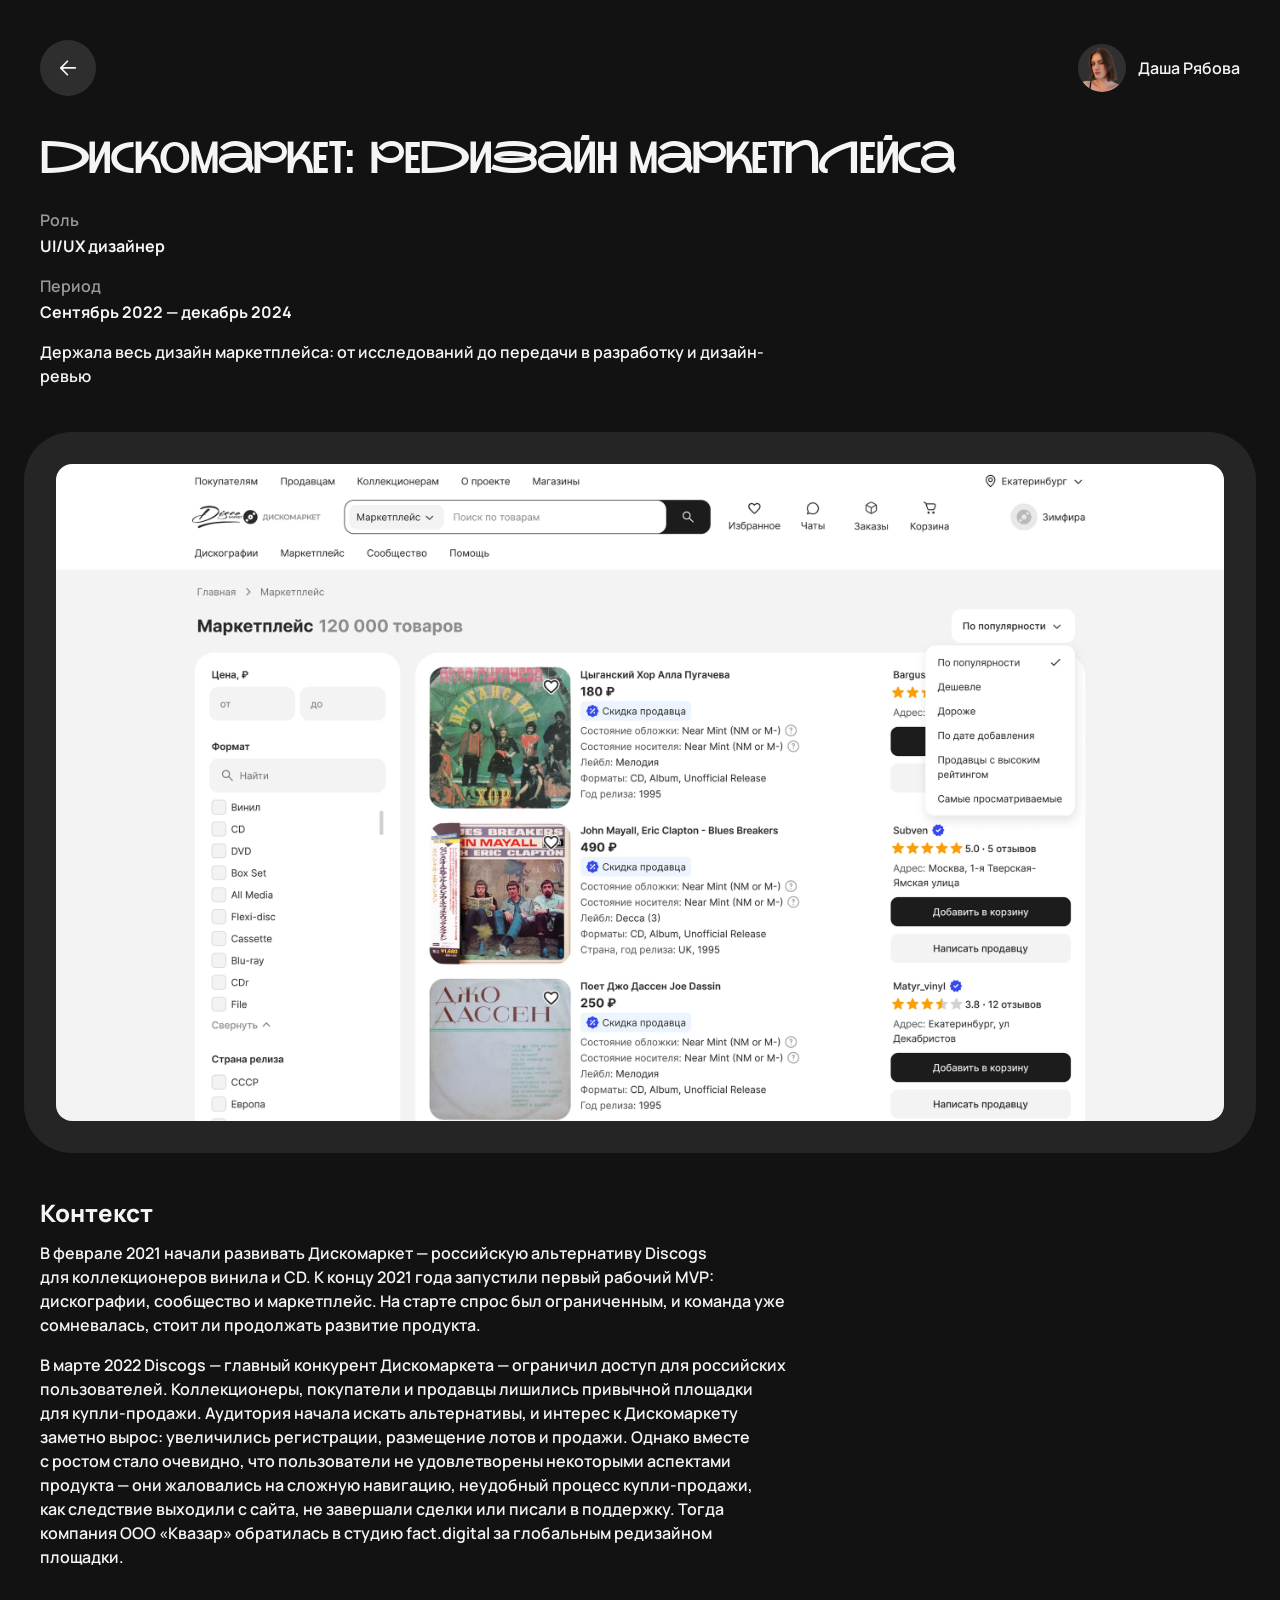
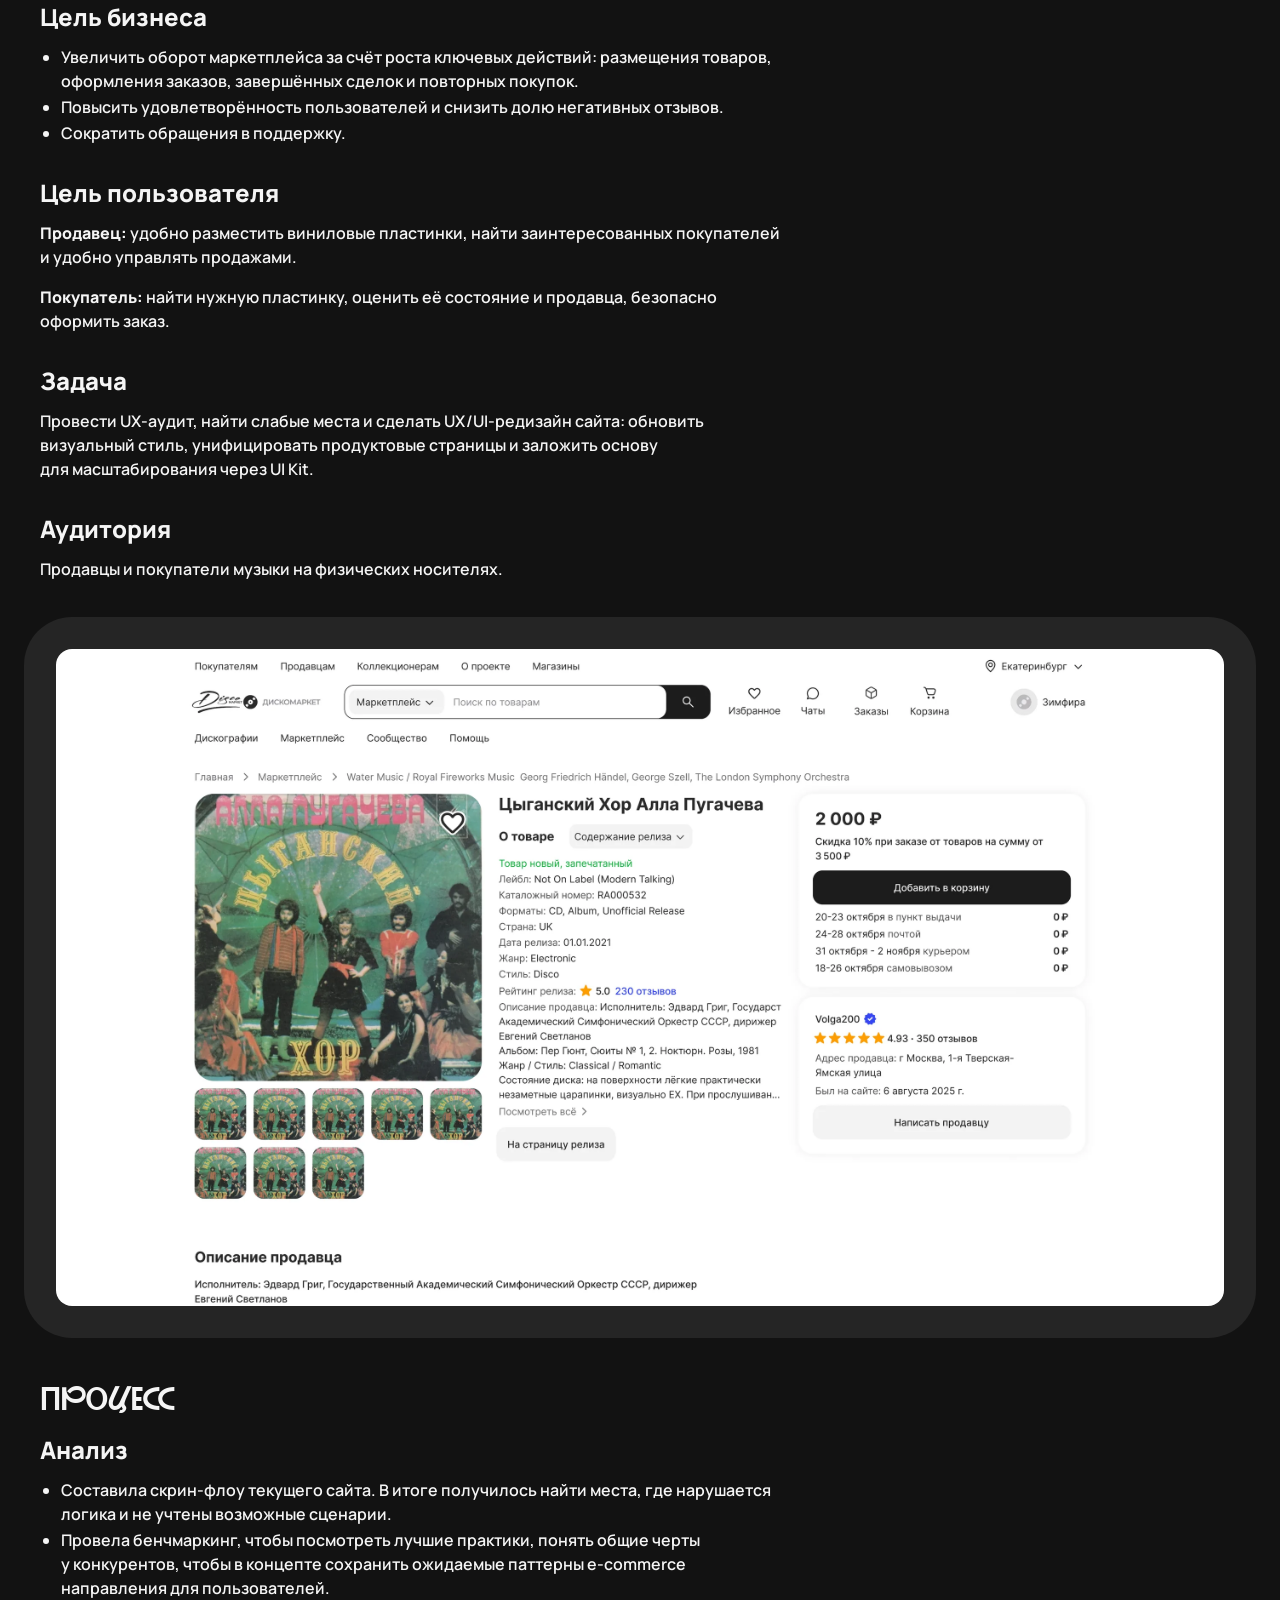
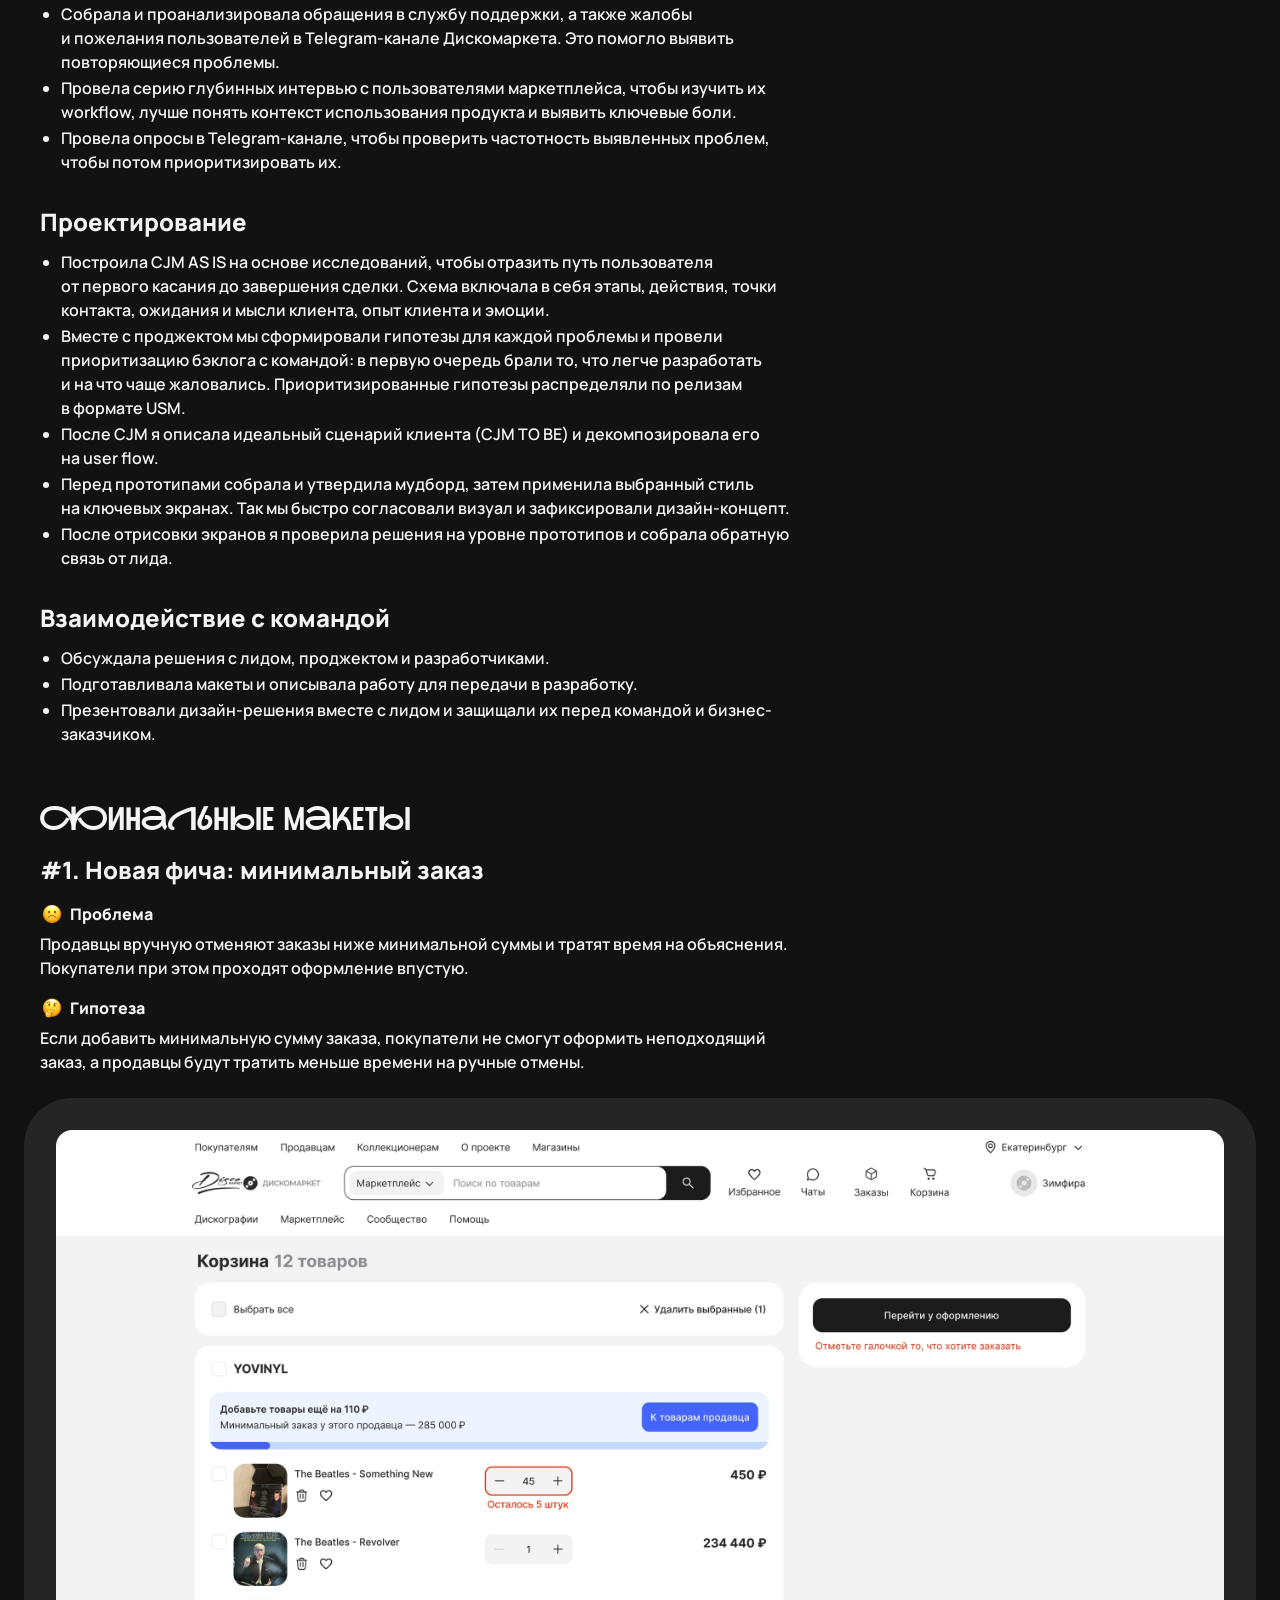
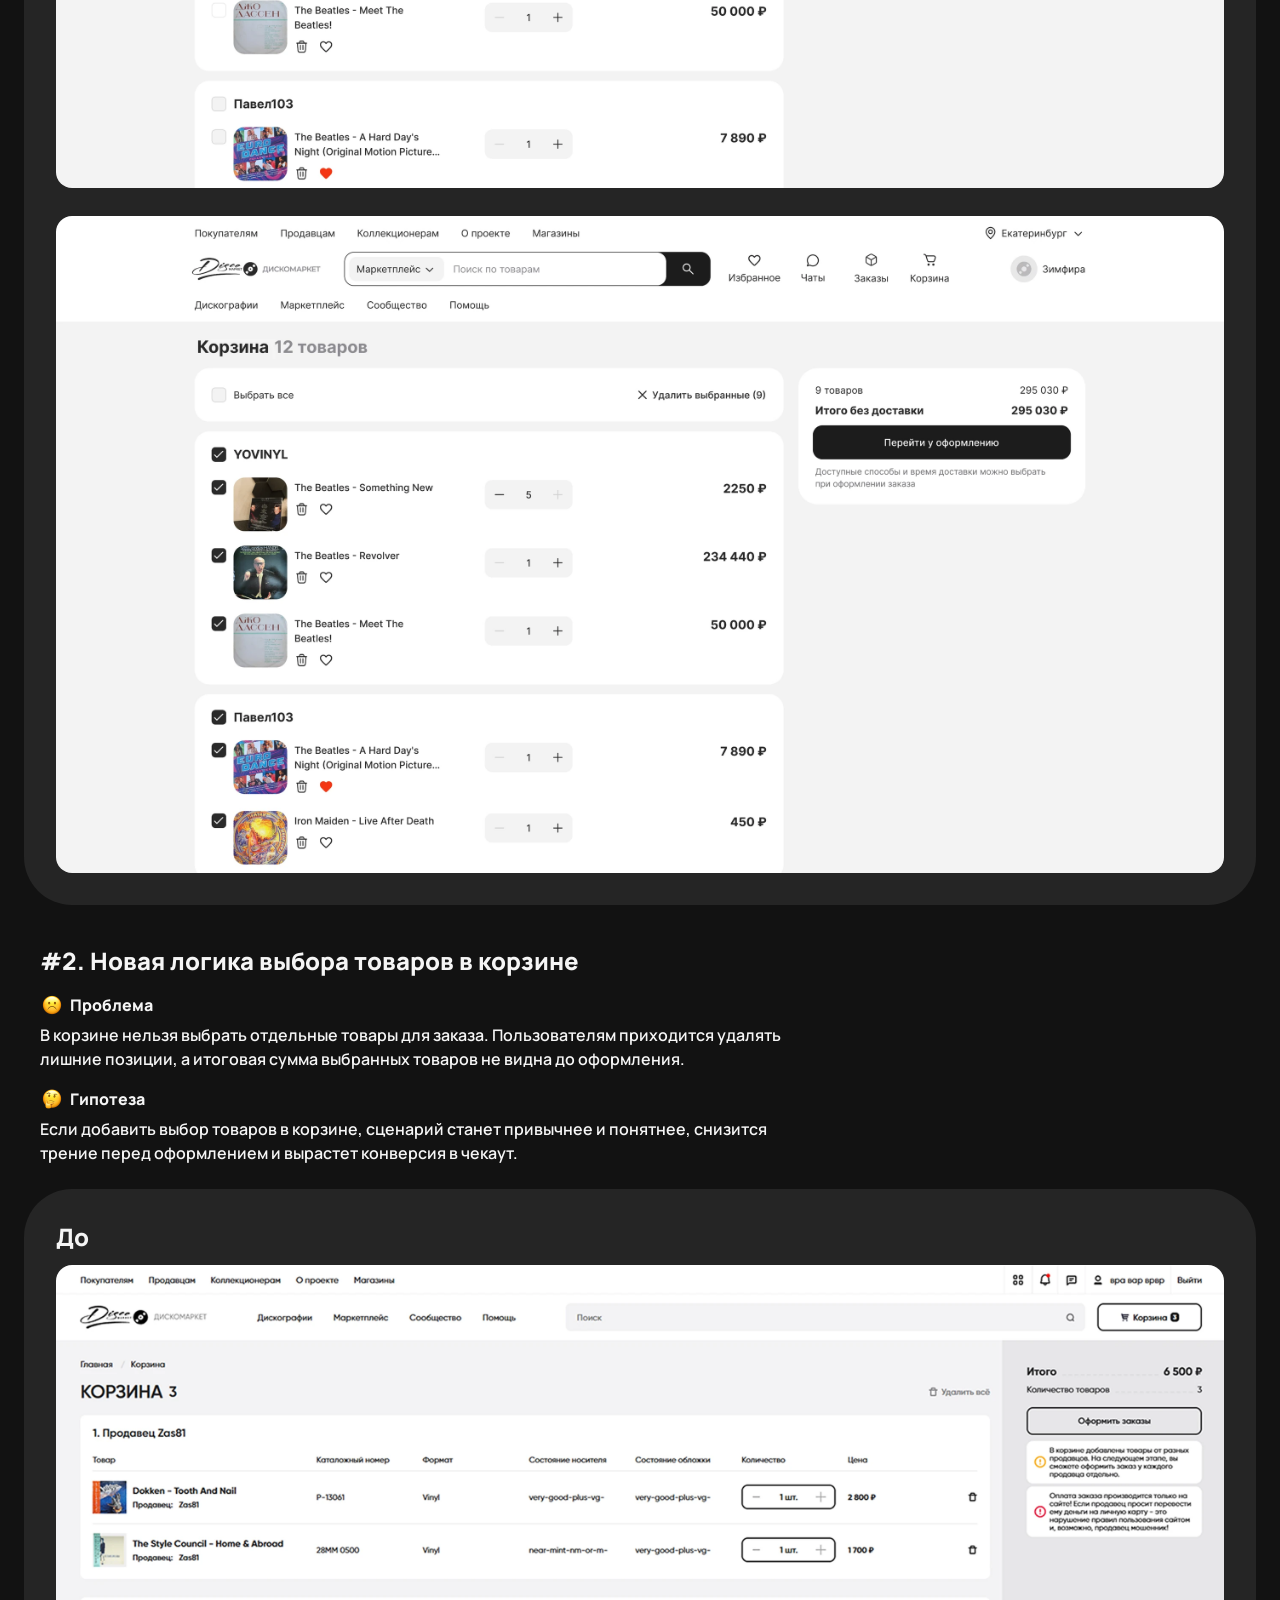
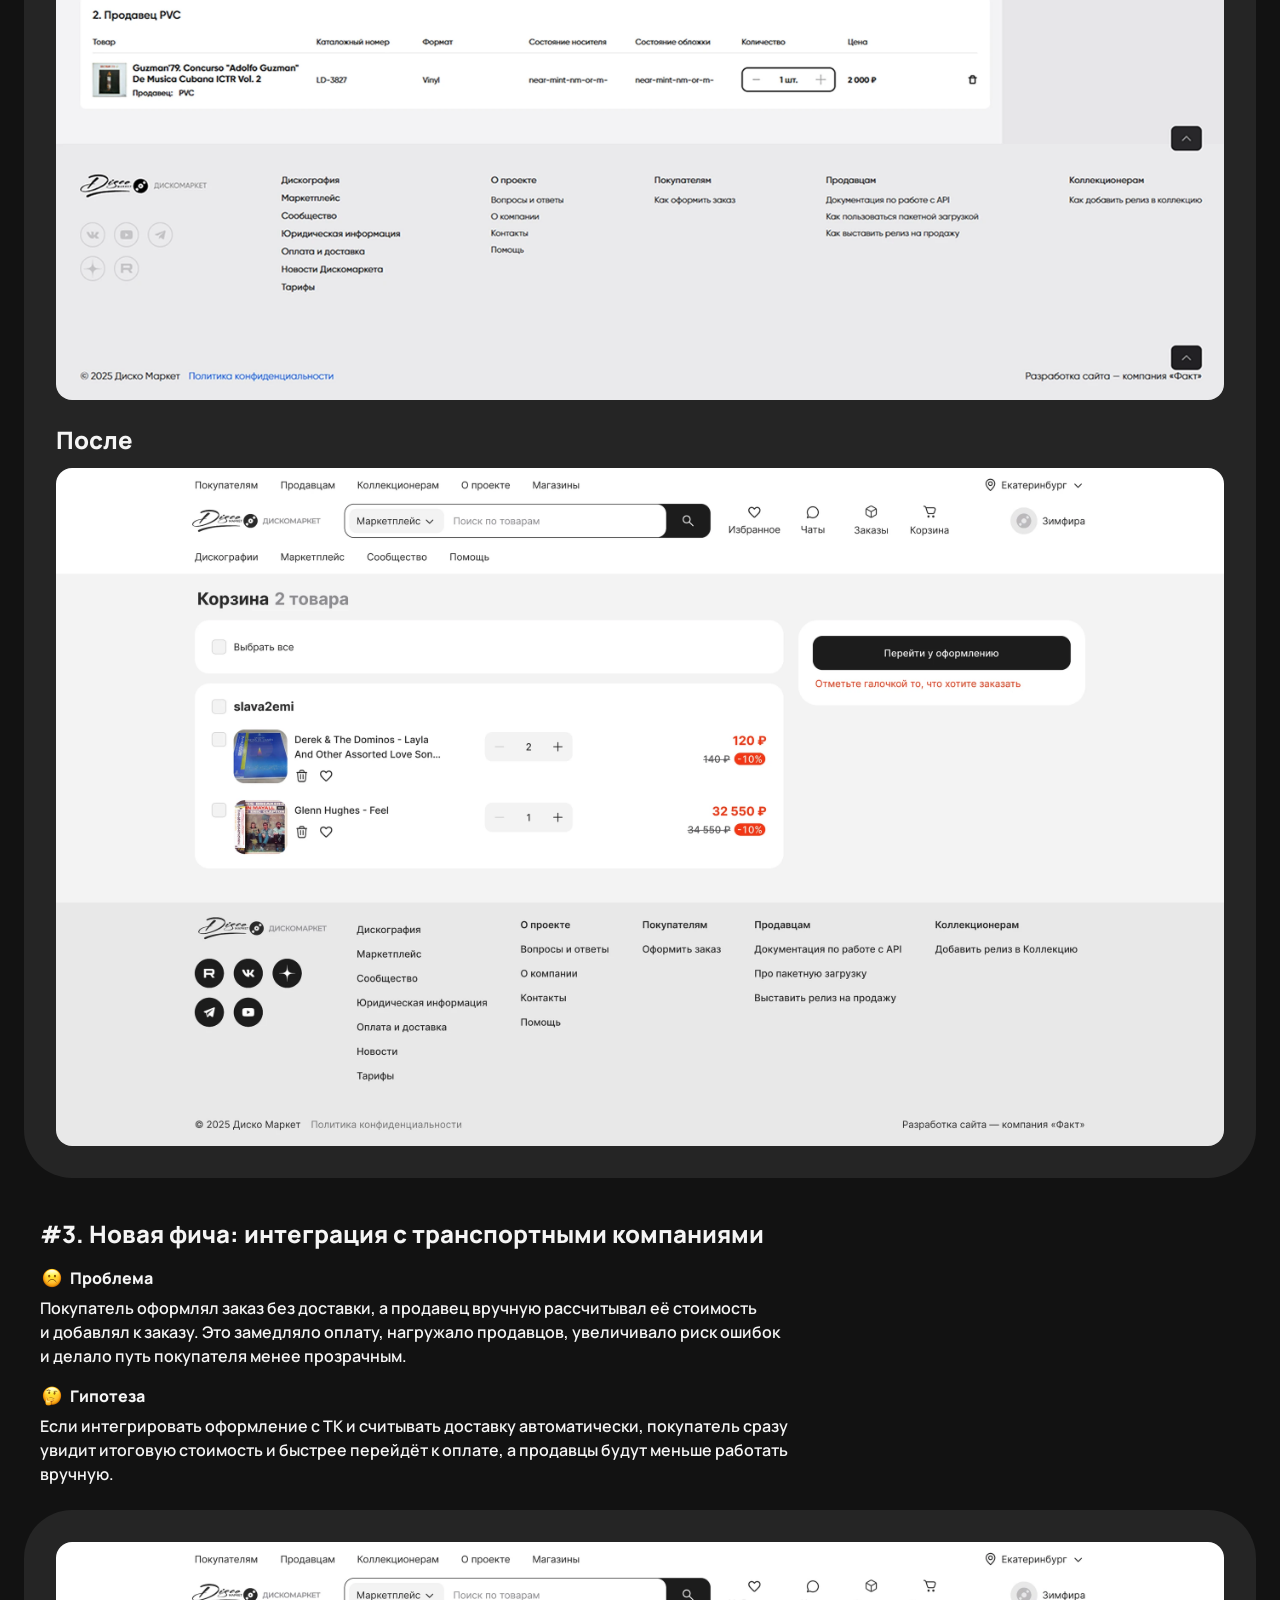
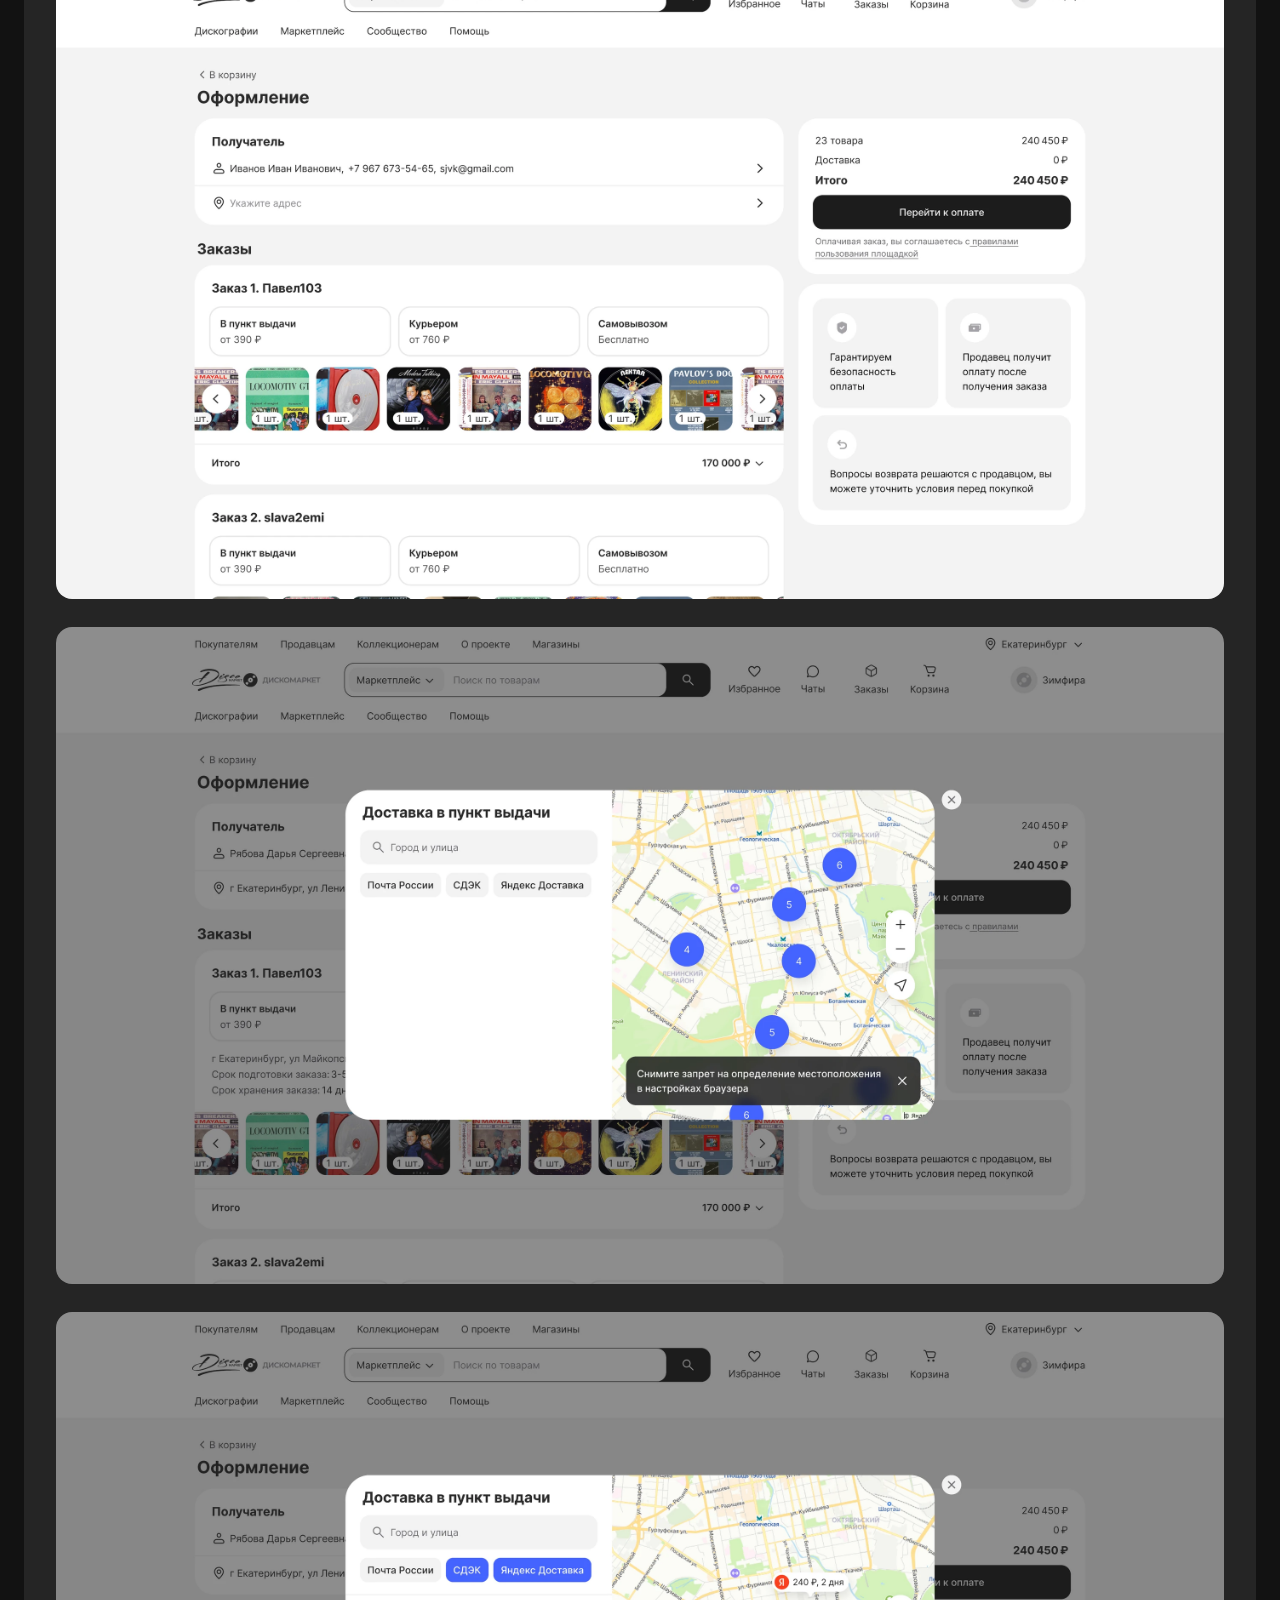
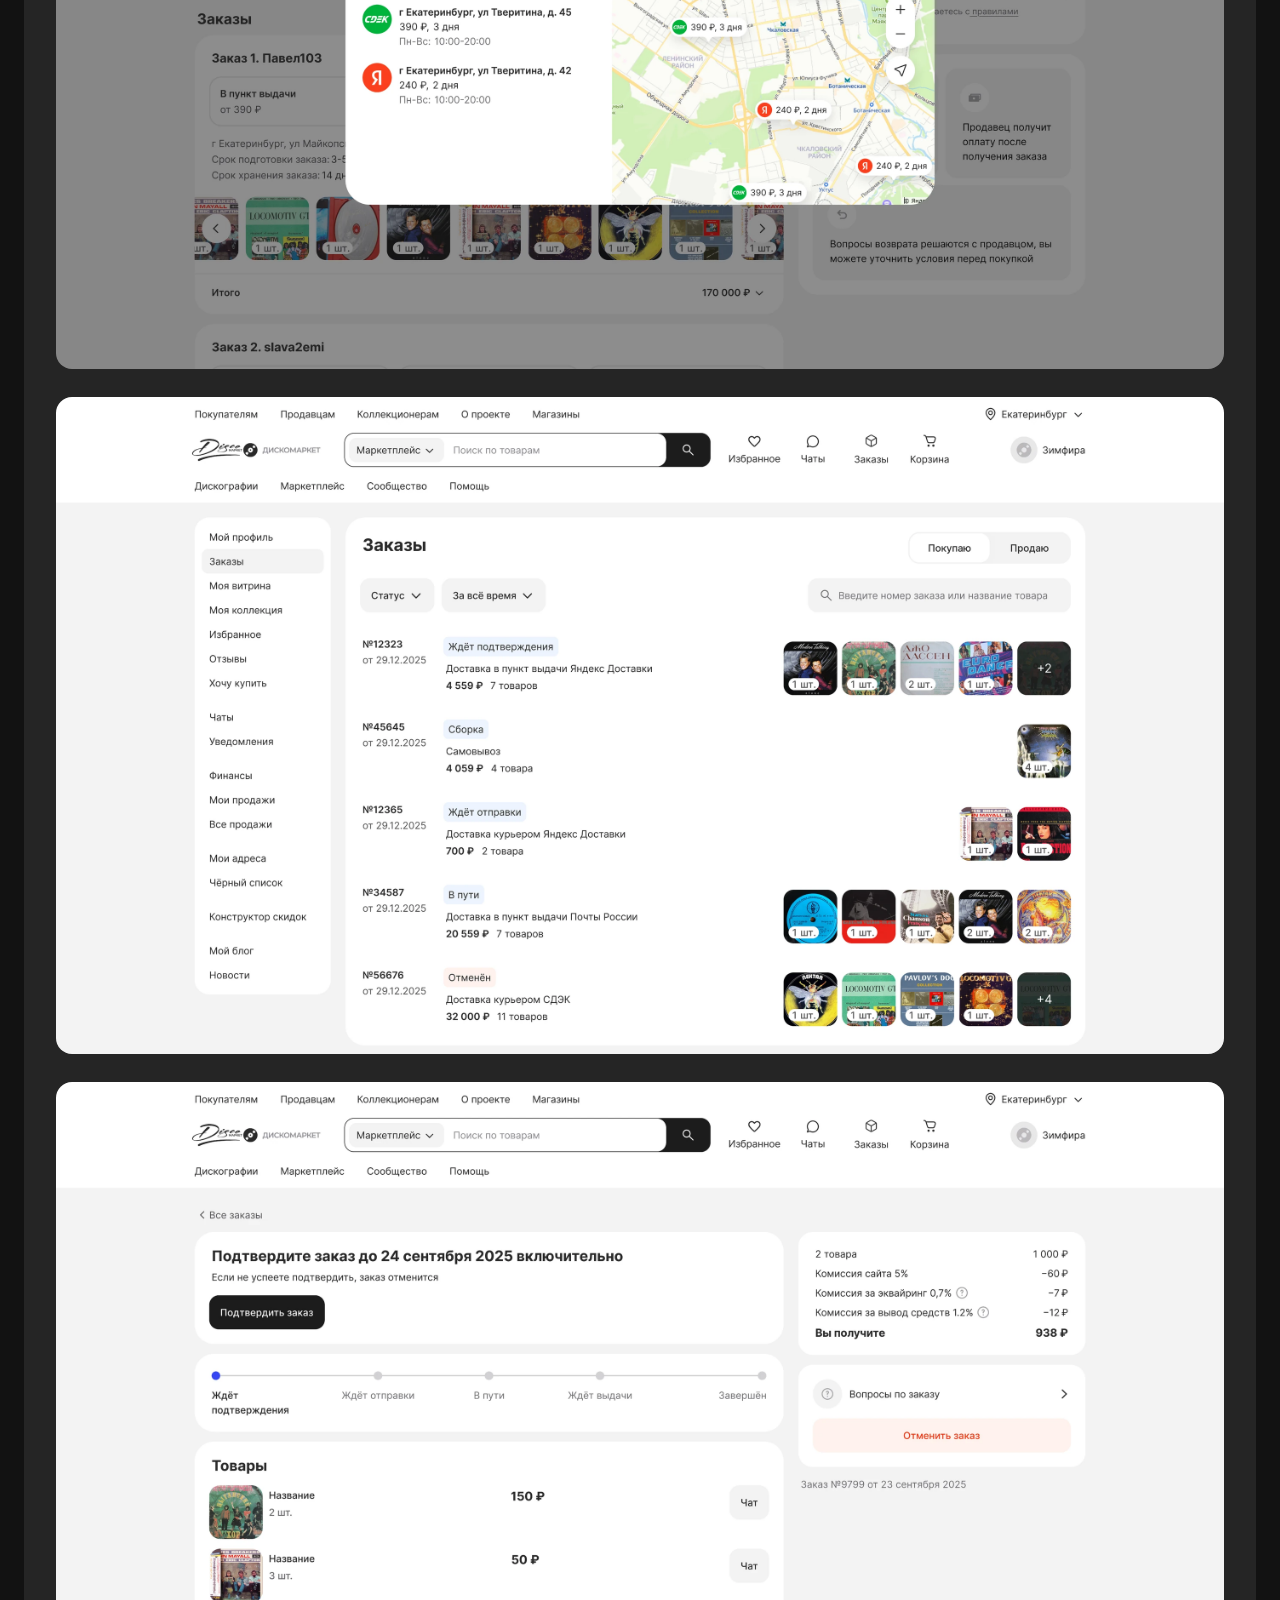
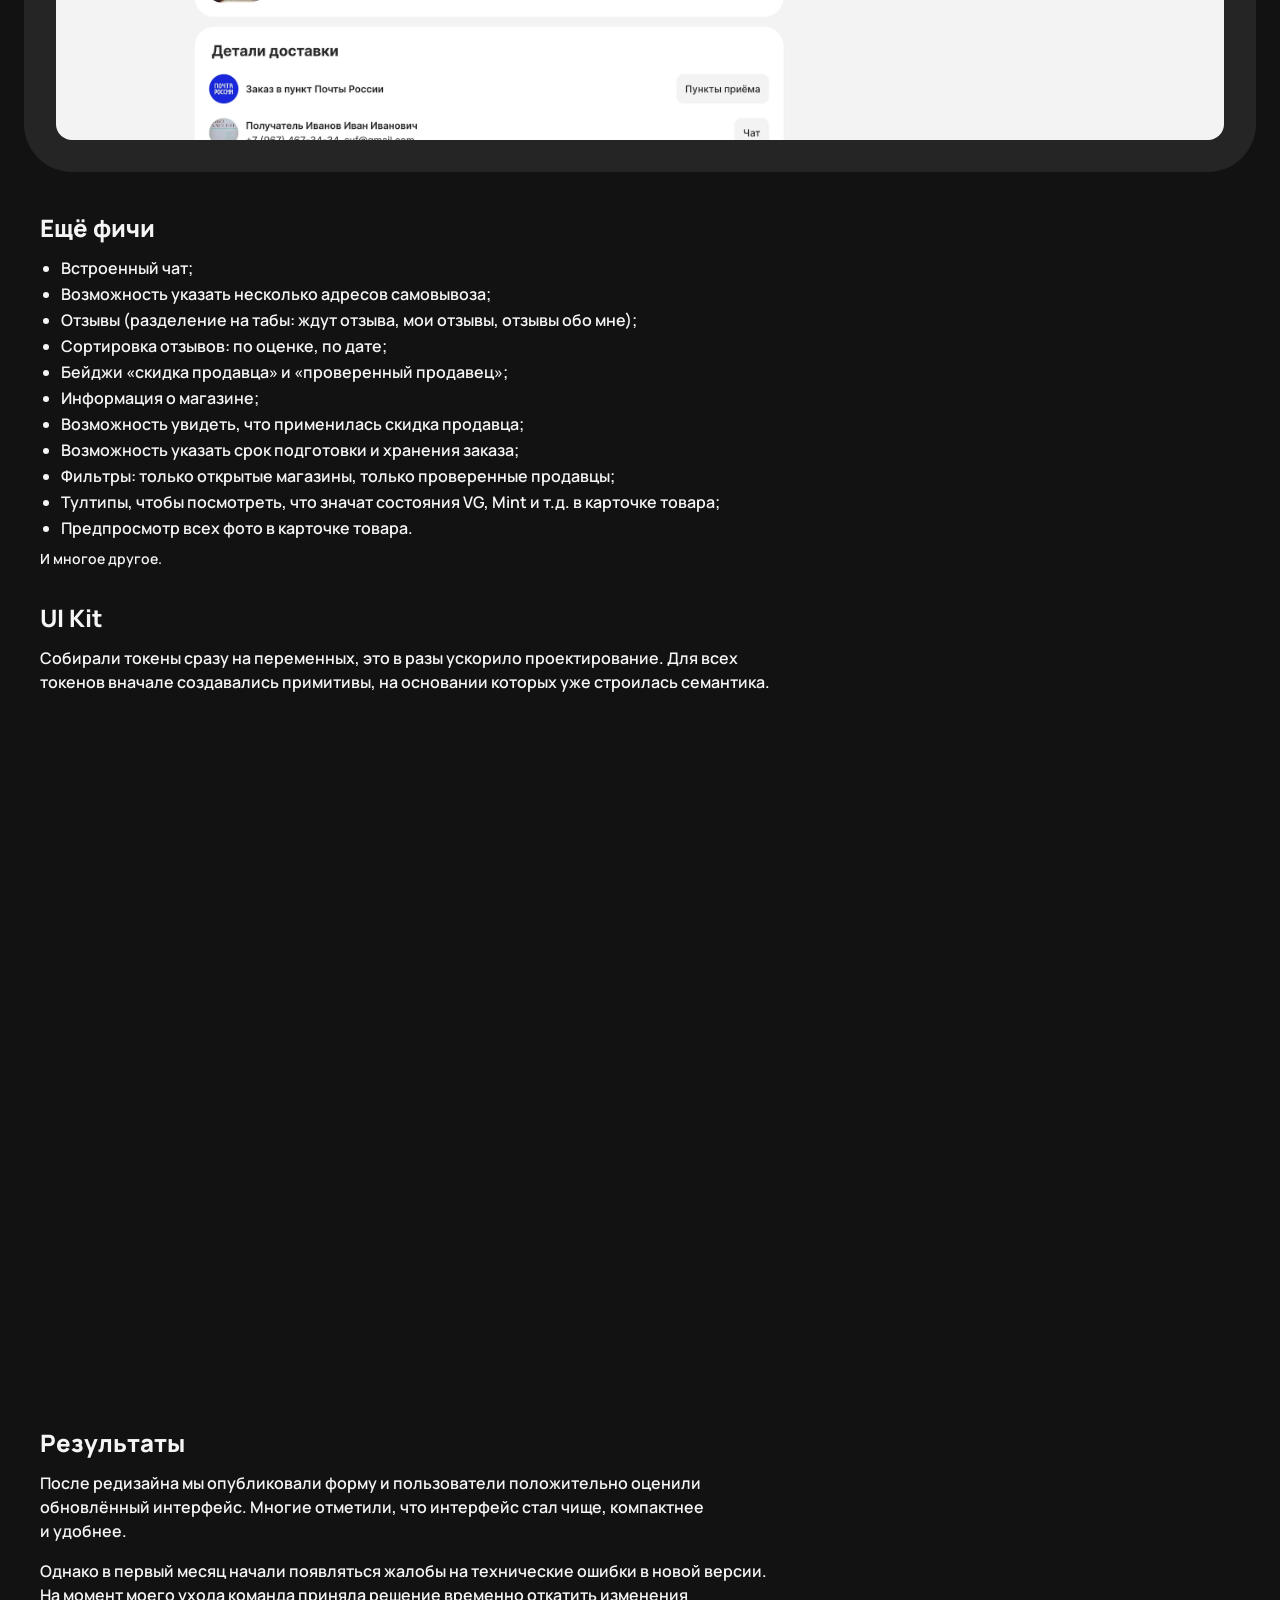
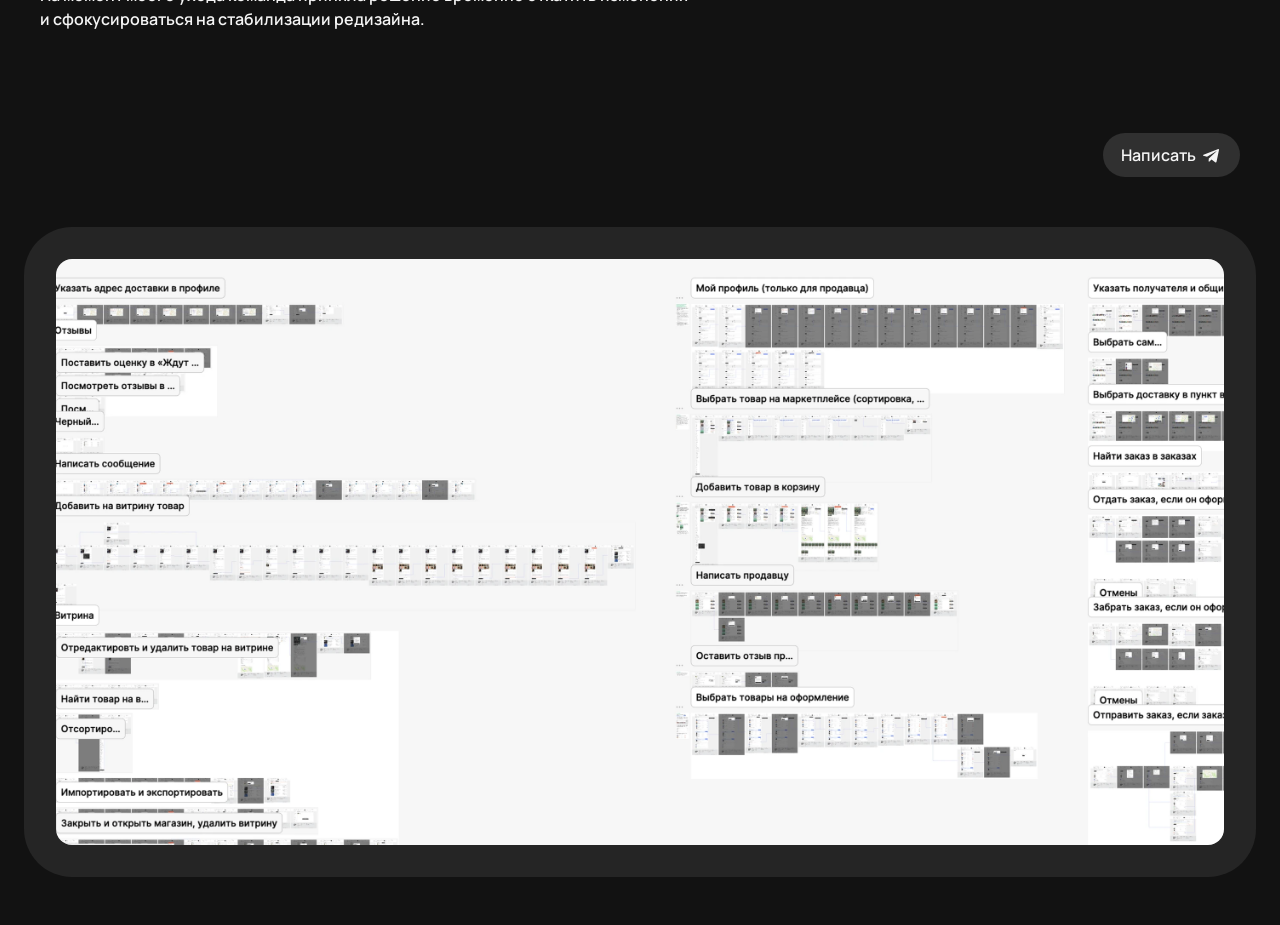
==== commit a4cba66f: "Adapt case pages to 1440 and protect short words from line-end Discomarket: text blocks mx-256 with " ====
--- a/cases/discomarket.html
+++ b/cases/discomarket.html
@@ -45,8 +45,8 @@
     </div>
 
     <h3 class="case-h3 case-h3--tight">Контекст</h3>
-    <p class="case-p">В феврале 2021 начали развивать Дискомаркет — российскую альтернативу Discogs для коллекционеров винила и CD. К концу 2021 года запустили первый рабочий MVP: дискографии, сообщество и маркетплейс. На старте спрос был ограниченным, и команда уже сомневалась, стоит ли продолжать развитие продукта.</p>
-    <p class="case-p">В марте 2022 Discogs — главный конкурент Дискомаркета — ограничил доступ для российских пользователей. Коллекционеры, покупатели и продавцы лишились привычной площадки для купли-продажи. Аудитория начала искать альтернативы, и интерес к Дискомаркету заметно вырос: увеличились регистрации, размещение лотов и продажи. Однако вместе с ростом стало очевидно, что пользователи не удовлетворены некоторыми аспектами продукта — они жаловались на сложную навигацию, неудобный процесс купли-продажи, как следствие выходили с сайта, не завершали сделки или писали в поддержку. Тогда компания ООО «Квазар» обратилась в студию fact.digital за глобальным редизайном площадки.</p>
+    <p class="case-p">В феврале 2021 начали развивать Дискомаркет — российскую альтернативу Discogs для коллекционеров винила и CD. К концу 2021 года запустили первый рабочий MVP: дискографии, сообщество и маркетплейс. На старте спрос был ограниченным, и команда уже сомневалась, стоит ли продолжать развитие продукта.</p>
+    <p class="case-p">В марте 2022 Discogs — главный конкурент Дискомаркета — ограничил доступ для российских пользователей. Коллекционеры, покупатели и продавцы лишились привычной площадки для купли-продажи. Аудитория начала искать альтернативы, и интерес к Дискомаркету заметно вырос: увеличились регистрации, размещение лотов и продажи. Однако вместе с ростом стало очевидно, что пользователи не удовлетворены некоторыми аспектами продукта — они жаловались на сложную навигацию, неудобный процесс купли-продажи, как следствие выходили с сайта, не завершали сделки или писали в поддержку. Тогда компания ООО «Квазар» обратилась в студию fact.digital за глобальным редизайном площадки.</p>
 
     <h3 class="case-h3 case-h3--snug">Цель бизнеса</h3>
     <div class="case-list"><ul>
@@ -60,7 +60,7 @@
     <p class="case-p"><strong style="font-weight:800">Покупатель:</strong> найти нужную пластинку, оценить её состояние и продавца, безопасно оформить заказ.</p>
 
     <h3 class="case-h3 case-h3--snug">Задача</h3>
-    <p class="case-p">Провести UX-аудит, найти слабые места и сделать UX/UI-редизайн сайта: обновить визуальный стиль, унифицировать продуктовые страницы и заложить основу для масштабирования через UI Kit.</p>
+    <p class="case-p">Провести UX-аудит, найти слабые места и сделать UX/UI-редизайн сайта: обновить визуальный стиль, унифицировать продуктовые страницы и заложить основу для масштабирования через UI Kit.</p>
 
     <h3 class="case-h3 case-h3--snug">Аудитория</h3>
     <p class="case-p">Продавцы и покупатели музыки на физических носителях.</p>
@@ -76,7 +76,7 @@
     <h3 class="case-h3 case-h3--bare">Анализ</h3>
     <div class="case-list"><ul>
       <li>Составила скрин-флоу текущего сайта. В итоге получилось найти места, где нарушается логика и не учтены возможные сценарии.</li>
-      <li>Провела бенчмаркинг, чтобы посмотреть лучшие практики, понять общие черты у конкурентов, чтобы в концепте сохранить ожидаемые паттерны e-commerce направления для пользователей.</li>
+      <li>Провела бенчмаркинг, чтобы посмотреть лучшие практики, понять общие черты у конкурентов, чтобы в концепте сохранить ожидаемые паттерны e-commerce направления для пользователей.</li>
       <li>Собрала и проанализировала обращения в службу поддержки, а также жалобы и пожелания пользователей в Telegram-канале Дискомаркета. Это помогло выявить повторяющиеся проблемы.</li>
       <li>Провела серию глубинных интервью с пользователями маркетплейса, чтобы изучить их workflow, лучше понять контекст использования продукта и выявить ключевые боли.</li>
       <li>Провела опросы в Telegram-канале, чтобы проверить частотность выявленных проблем, чтобы потом приоритизировать их.</li>
@@ -85,7 +85,7 @@
     <h3 class="case-h3 case-h3--snug">Проектирование</h3>
     <div class="case-list"><ul>
       <li>Построила CJM AS IS на основе исследований, чтобы отразить путь пользователя от первого касания до завершения сделки. Схема включала в себя этапы, действия, точки контакта, ожидания и мысли клиента, опыт клиента и эмоции.</li>
-      <li>Вместе с проджектом мы сформировали гипотезы для каждой проблемы и провели приоритизацию бэклога с командой: в первую очередь брали то, что легче разработать и на что чаще жаловались. Приоритизированные гипотезы распределяли по релизам в формате USM.</li>
+      <li>Вместе с проджектом мы сформировали гипотезы для каждой проблемы и провели приоритизацию бэклога с командой: в первую очередь брали то, что легче разработать и на что чаще жаловались. Приоритизированные гипотезы распределяли по релизам в формате USM.</li>
       <li>После CJM я описала идеальный сценарий клиента (CJM TO BE) и декомпозировала его на user flow.</li>
       <li>Перед прототипами собрала и утвердила мудборд, затем применила выбранный стиль на ключевых экранах. Так мы быстро согласовали визуал и зафиксировали дизайн-концепт.</li>
       <li>После отрисовки экранов я проверила решения на уровне прототипов и собрала обратную связь от лида.</li>
@@ -94,7 +94,7 @@
     <h3 class="case-h3 case-h3--snug">Взаимодействие с командой</h3>
     <div class="case-list"><ul>
       <li>Обсуждала решения с лидом, проджектом и разработчиками.</li>
-      <li>Подготавливала макеты и описывала работу для передачи в разработку.</li>
+      <li>Подготавливала макеты и описывала работу для передачи в разработку.</li>
       <li>Презентовали дизайн-решения вместе с лидом и защищали их перед командой и бизнес-заказчиком.</li>
     </ul></div>
 
@@ -109,7 +109,7 @@
           <img class="case-callout__icon" src="../images/icons/bad.svg" alt="" width="24" height="24" />
           Проблема
         </div>
-        <p class="case-callout__text">Продавцы вручную отменяют заказы ниже минимальной суммы и тратят время на объяснения. Покупатели при этом проходят оформление впустую.</p>
+        <p class="case-callout__text">Продавцы вручную отменяют заказы ниже минимальной суммы и тратят время на объяснения. Покупатели при этом проходят оформление впустую.</p>
       </div>
       <div class="case-callout__item">
         <div class="case-callout__head">
@@ -138,7 +138,7 @@
           <img class="case-callout__icon" src="../images/icons/bad.svg" alt="" width="24" height="24" />
           Проблема
         </div>
-        <p class="case-callout__text">В корзине нельзя выбрать отдельные товары для заказа. Пользователям приходится удалять лишние позиции, а итоговая сумма выбранных товаров не видна до оформления.</p>
+        <p class="case-callout__text">В корзине нельзя выбрать отдельные товары для заказа. Пользователям приходится удалять лишние позиции, а итоговая сумма выбранных товаров не видна до оформления.</p>
       </div>
       <div class="case-callout__item">
         <div class="case-callout__head">
@@ -173,7 +173,7 @@
           <img class="case-callout__icon" src="../images/icons/bad.svg" alt="" width="24" height="24" />
           Проблема
         </div>
-        <p class="case-callout__text">Покупатель оформлял заказ без доставки, а продавец вручную рассчитывал её стоимость и добавлял к заказу. Это замедляло оплату, нагружало продавцов, увеличивало риск ошибок и делало путь покупателя менее прозрачным.</p>
+        <p class="case-callout__text">Покупатель оформлял заказ без доставки, а продавец вручную рассчитывал её стоимость и добавлял к заказу. Это замедляло оплату, нагружало продавцов, увеличивало риск ошибок и делало путь покупателя менее прозрачным.</p>
       </div>
       <div class="case-callout__item">
         <div class="case-callout__head">
@@ -212,10 +212,10 @@
         <li>Сортировка отзывов: по оценке, по дате;</li>
         <li>Бейджи «скидка продавца» и «проверенный продавец»;</li>
         <li>Информация о магазине;</li>
-        <li>Возможность увидеть, что применилась скидка продавца;</li>
+        <li>Возможность увидеть, что применилась скидка продавца;</li>
         <li>Возможность указать срок подготовки и хранения заказа;</li>
         <li>Фильтры: только открытые магазины, только проверенные продавцы;</li>
-        <li>Тултипы, чтобы посмотреть, что значат состояния VG, Mint и т.д. в карточке товара;</li>
+        <li>Тултипы, чтобы посмотреть, что значат состояния VG, Mint и т.д. в карточке товара;</li>
         <li>Предпросмотр всех фото в карточке товара.</li>
       </ul>
       <p style="margin:8px 0 0;font-size:14px;line-height:22px">И многое другое.</p>
@@ -223,7 +223,7 @@
 
     <!-- ============ UI Kit ============ -->
     <h3 class="case-h3 case-h3--snug">UI Kit</h3>
-    <p class="case-p">Собирали токены сразу на переменных, это в разы ускорило проектирование. Для всех токенов вначале создавались примитивы, на основании которых уже строилась семантика.</p>
+    <p class="case-p">Собирали токены сразу на переменных, это в разы ускорило проектирование. Для всех токенов вначале создавались примитивы, на основании которых уже строилась семантика.</p>
 
     <div class="case-media case-media--p12">
       <div class="case-media__image">
@@ -233,7 +233,7 @@
 
     <!-- ============ Результаты ============ -->
     <h3 class="case-h3">Результаты</h3>
-    <p class="case-p">После редизайна мы опубликовали форму и пользователи положительно оценили обновлённый интерфейс. Многие отметили, что интерфейс стал чище, компактнее и удобнее.</p>
+    <p class="case-p">После редизайна мы опубликовали форму и пользователи положительно оценили обновлённый интерфейс. Многие отметили, что интерфейс стал чище, компактнее и удобнее.</p>
     <p class="case-p">Однако в первый месяц начали появляться жалобы на технические ошибки в новой версии. На момент моего ухода команда приняла решение временно откатить изменения и сфокусироваться на стабилизации редизайна.</p>
 
     <!-- ============ Outro ============ -->
--- a/css/style.css
+++ b/css/style.css
@@ -105,10 +105,13 @@
   transform: translateY(-100%);
 }
 
+/* Якоря «Проекты»/«UI шоты» — появляются только на 1440+ в сайдбаре */
+.header-nav-sections { display: none; }
+
 .user {
   display: flex;
   align-items: center;
-  gap: 10px;
+  gap: 12px;
 }
 
 .user__avatar {
@@ -407,13 +410,15 @@
 }
 
 /* pb-6 px-20, gap-4 */
-.project__meta { padding: 0 20px 6px; display: flex; flex-direction: column; gap: 4px; }
+.project__meta { padding: 4px 20px 10px; display: flex; flex-direction: column; gap: 4px; }
 .project__company { font-size: 16px; line-height: 24px; font-weight: 600; }
 .project__period  { font-size: 16px; line-height: 24px; font-weight: 600; color: var(--text-dim); }
 
 /* px-20 py-2 */
 .project__paragraph { margin: 0; padding: 2px 20px; font-size: 16px; line-height: 24px; font-weight: 600; }
 .project__paragraph:last-child { padding-bottom: 20px; }
+/* Между «О проекте» и «Моя роль» — gap 8 (вместо 4 от padding 2+2) на всех брейкпоинтах */
+.project__paragraph + .project__paragraph { margin-top: 4px; }
 .project__paragraph-label { color: var(--text-dim); }
 
 /* p-16, gap-12 между блоками метрик */
@@ -919,7 +924,7 @@
   .project__meta {
     flex-direction: row;
     gap: 8px;
-    padding: 0 28px 6px;
+    padding: 4px 28px 10px;
     align-items: baseline;
   }
 
@@ -1366,7 +1371,7 @@
   .project__meta {
     flex-direction: row;
     gap: 8px;
-    padding: 0 36px 6px;
+    padding: 4px 36px 10px;
     align-items: baseline;
   }
   .project__paragraph {
@@ -1590,6 +1595,9 @@
     line-height: 22px;
     max-width: 124px;
   }
+
+  /* h3--snug на 1024+ — pt-24 (по Figma 1024 и 1440) */
+  .case-h3--snug { padding-top: 24px; }
 
   /* Гипотезы (используется в fit-service): Figma 4×3 grid, card 216×340 */
   .case-hypotheses {
@@ -1652,3 +1660,389 @@
   }
 
 }
+
+
+/* ============================================================
+   1440px — главная: слева sticky-сайдбар (avatar + якоря + контакты),
+   справа контент шириной 1126
+   Figma node: 949:2465
+   ============================================================ */
+
+@media (min-width: 1440px) {
+
+  /* Двухколоночная разметка */
+  body {
+    display: grid;
+    grid-template-columns: 1fr 1126px;
+    align-items: start;
+  }
+
+  /* ---------- Сайдбар (бывший header) ---------- */
+  .header {
+    position: sticky;
+    top: 0;
+    height: 100vh;
+    flex-direction: column;
+    align-items: stretch;
+    justify-content: space-between;
+    padding: 28px 24px;
+    padding-top: max(28px, env(safe-area-inset-top));
+    border-radius: 0;
+  }
+  /* Не прячем сайдбар при скролле — он закреплён */
+  .header.is-hidden { transform: none; }
+
+  .user {
+    padding-bottom: 24px;
+  }
+
+  /* Якоря секций — посередине сайдбара */
+  .header-nav-sections {
+    display: flex;
+    flex-direction: column;
+    flex: 1 0 auto;
+    margin-top: 0;
+  }
+  .header-nav-sections .header-nav__link {
+    height: auto;
+    padding: 10px 4px;
+    justify-content: flex-start;
+  }
+
+  /* Контакты — снизу сайдбара, столбиком */
+  .header-nav {
+    flex-direction: column;
+    align-items: stretch;
+    justify-content: center;
+    gap: 0;
+  }
+  .header-nav__link {
+    height: auto;
+    padding: 10px 4px;
+    justify-content: flex-start;
+    text-align: left;
+    transition: opacity .35s ease, color .2s ease;
+  }
+  .header-nav__resume.chip {
+    align-self: flex-start;
+    margin: 10px 0 0;
+    padding: 10px 16px;
+    gap: 4px;
+  }
+
+  /* Когда #contacts в вьюпорте — плавно скрываем HH/email/Telegram,
+     Резюме остаётся видимой */
+  body.contacts-visible .header-nav__link[data-link="hh"],
+  body.contacts-visible .header-nav__link[data-link="email"],
+  body.contacts-visible .header-nav__link[data-link="telegram"] {
+    opacity: 0;
+    pointer-events: none;
+  }
+
+  /* Главное содержимое — 1126px фиксированной ширины */
+  main {
+    width: 1126px;
+    min-width: 0;
+  }
+
+  /* ---------- Hero ---------- */
+  .hero-wrap {
+    padding: 24px 32px 12px;
+  }
+  .hero__title-line:first-child {
+    padding: 34px 10px 4px 36px;
+  }
+  .hero__title-row {
+    padding: 32px 32px 4px 0;
+  }
+  /* Внутренний title-line (после :first-child выше) не должен наследовать паддинги первого */
+  .hero__title-row .hero__title-line { padding: 0; }
+  .hero__description {
+    padding: 4px 36px 8px;
+    max-width: 720px;
+  }
+  .hero__tags {
+    padding: 24px 32px 32px;
+    gap: 8px;
+  }
+  .tag {
+    padding: 10px 16px;
+    font-size: 14px;
+    line-height: 22px;
+  }
+
+  /* ---------- Проекты (горизонтальные карточки) ---------- */
+  .section--projects { padding: 0 32px; }
+  .project-wrap { padding: 12px 0; }
+
+  .project { aspect-ratio: auto; }
+  .project__cover, .project__body {
+    flex: 0 0 auto;
+    width: 50%;
+  }
+
+  /* FIT (odd): высота карточки = body content (hug). Cover-image absolute,
+     не задаёт высоту, body content рулит. Внутренние углы (слева от cover)
+     без скругления — внешние углы маскирует overflow:hidden самой карточки */
+  .project-wrap:nth-child(odd) .project__body { flex: 0 0 504px; }
+  .project-wrap:nth-child(odd) .project__cover {
+    flex: 1 1 0;
+    width: auto;
+    aspect-ratio: auto;
+    border-radius: 0;
+  }
+  .project-wrap:nth-child(odd) .project__cover > picture,
+  .project-wrap:nth-child(odd) .project__cover > picture > img,
+  .project-wrap:nth-child(odd) .project__cover > img {
+    position: absolute;
+    inset: 0;
+    width: 100%;
+    height: 100%;
+    object-fit: cover;
+    object-position: center;
+  }
+
+  /* Disco (even): обложка слева flex-1, body справа 504. Cover-image в потоке —
+     задаёт высоту карточки натурально. */
+  .project-wrap:nth-child(even) .project__body { flex: 0 0 504px; }
+  .project-wrap:nth-child(even) .project__cover { flex: 1 1 0; width: auto; aspect-ratio: auto; }
+
+  .project__arrow {
+    width: 72px; height: 72px;
+    top: 32px; right: 32px;
+  }
+  .project__arrow img { width: 32px; height: 32px; }
+
+  .project__title {
+    padding: 32px 36px 8px;
+    font-size: 32px;
+    line-height: 40px;
+  }
+  .project__meta { padding: 4px 36px 10px; }
+  .project__paragraph { padding: 2px 36px; }
+
+  /* Метрики (Figma 1093:28768): container padding 32 gap 12 items-start
+     justify-end, ряд padding 10×16 bg #303030 rounded 16 gap 20 items-center
+     justify-center w-full, row 1 авто-высоты, row 2 фиксированно h-96.
+     Cell: flex-1 min-w-124 flex-col gap-10 items-center justify-center.
+     Label/value без max-width — растягиваются по cell. */
+  .project__metrics {
+    flex: none;
+    padding: 32px;
+    gap: 12px;
+    justify-content: flex-end;
+  }
+  /* Переопределяем :first/:last/:only специфичность из 1024 */
+  .metrics-row,
+  .metrics-row:first-child,
+  .metrics-row:last-child,
+  .metrics-row:only-child {
+    width: 100%;
+    padding: 14px 16px;
+    gap: 20px;
+    align-items: center;
+    justify-content: center;
+    background: var(--chip);
+    border-radius: var(--radius-chip);
+  }
+  .metrics-row + .metrics-row {
+    min-height: 102px;
+    height: 102px;
+  }
+  /* Обе плашки метрик одинаковой высоты 102 */
+  .metrics-row,
+  .metrics-row:first-child,
+  .metrics-row:last-child,
+  .metrics-row:only-child {
+    height: 102px;
+    min-height: 102px;
+  }
+  .metric { min-width: 124px; }
+  .metric__label { max-width: none; }
+  .metric__value { max-width: none; }
+
+  /* ---------- UI шоты ---------- */
+  .shots-heading {
+    padding: 56px 40px 8px 48px;
+  }
+  .shots-heading h2 {
+    font-size: 32px;
+    line-height: 40px;
+  }
+  .shots-container {
+    padding: 12px 32px;
+    gap: 16px;
+  }
+  .shot {
+    border-radius: 48px;
+  }
+  .shot__label {
+    bottom: 24px;
+    left: 24px;
+    padding: 14px 24px;
+  }
+
+  /* ---------- Watermark ---------- */
+  .contacts-watermark {
+    padding: 80px 36px 4px;
+    font-size: 104px;
+  }
+
+  /* ---------- Контактные карточки — 3 в ряд ---------- */
+  .contacts-list {
+    flex-direction: row;
+    gap: 8px;
+    padding: 6px 32px 48px;
+  }
+  .contact-card {
+    flex: 1 1 0;
+    height: 212px;
+    border-radius: 32px;
+    padding: 28px 32px;
+    flex-direction: column;
+    align-items: stretch;
+    justify-content: space-between;
+  }
+  .contact-card__text {
+    width: 100%;
+  }
+  .contact-card__label {
+    font-size: 28px;
+    line-height: 36px;
+  }
+  .contact-card__subtitle {
+    display: block;
+    margin-top: 2px;
+  }
+  .contact-card__arrow {
+    align-self: flex-start;
+  }
+  .contact-card__arrow img { width: 32px; height: 32px; }
+
+
+  /* ======================================================
+     КЕЙСЫ — 1440px
+     Figma node: 949:2798 (Дискомаркет)
+     На кейсах нет sidebar — отменяем grid главной, контент full-width
+     ====================================================== */
+
+  body:has(.case-header) {
+    display: block;
+  }
+  body:has(.case-header) main {
+    width: auto;
+    min-width: 0;
+  }
+
+  /* Шапка кейса: pb-28 pt-40 px-256. Без padding-bottom на .user из главной
+     (sidebar layout), чтобы header высота = 40 + 56 + 28 = 124 как в Figma */
+  .case-header {
+    padding: 40px 256px 28px;
+    padding-top: max(40px, env(safe-area-inset-top));
+  }
+  .case-header .user { padding-bottom: 0; }
+
+  /* Заголовок: pt-12 (header h=124 + 12 = 136 от верха, как в Figma) */
+  .case-title {
+    padding: 12px 256px 4px;
+    max-width: 1264px;
+  }
+
+  .case-meta {
+    padding: 16px 256px;
+    max-width: 1264px;
+  }
+  .case-meta__lead { max-width: 752px; }
+
+  /* h2 «Процесс» pt-24 (base) / «Финальные макеты» pt-56 в Figma */
+  .case-h2 {
+    padding: 24px 256px 4px;
+    max-width: 1264px;
+  }
+  /* На 1440 «Процесс» (case-h2--tight) — pt-24 как base. Не понижаем. */
+  .case-h2--tight { padding-top: 24px; }
+  .case-h2--lift  { padding-top: 56px; }
+
+  .case-h3 {
+    padding: 24px 256px 4px;
+    max-width: 1264px;
+  }
+  .case-h3--tight   { padding-top: 16px; }
+  /* --snug на 1440 — pt-24 (унаследовано от 1024 правила выше). */
+  .case-h3--bare    { padding-top: 8px; }
+  .case-h3--feature { padding-bottom: 8px; }
+
+  .case-p {
+    padding: 8px 256px;
+    max-width: 1264px;
+  }
+
+  .case-list {
+    padding: 8px 256px;
+    max-width: 1264px;
+  }
+
+  .case-callout {
+    padding: 8px 256px;
+    max-width: 1264px;
+  }
+  .case-callout__text { max-width: 752px; }
+
+  /* Медиа-карточки: бок 240, padding 32, radius 48 (как на 1024) */
+  .case-media {
+    margin: 32px 240px;
+    padding: 32px;
+    border-radius: 48px;
+    gap: 28px;
+  }
+  .case-media--p24 {
+    margin: 32px 240px;
+  }
+  .case-media--p12 {
+    margin: 16px 240px;
+  }
+
+  /* До / После */
+  .case-compare {
+    margin: 16px 240px;
+    padding: 32px;
+    border-radius: 48px;
+    gap: 24px;
+  }
+
+  /* Outro + кнопка — pt-80 в Figma, padding-x 256 */
+  .case-outro-wrap {
+    padding: 80px 256px 4px;
+  }
+
+  /* Figma thumb */
+  .case-figma-thumb {
+    margin: 16px 240px 48px;
+    border-radius: 48px;
+    padding: 32px;
+  }
+
+  /* «Решение» — гипотезы grid: на 1440 (fit-service) 3 cols × 4 rows
+     в карточке mx-240, p-32, radius-48 (как остальные медиа на 1440) */
+  .case-hypotheses {
+    margin: 16px 240px;
+    padding: 32px;
+    border-radius: 48px;
+  }
+  .case-hypotheses__grid {
+    grid-template-columns: repeat(3, minmax(0, 1fr));
+    gap: 16px;
+  }
+  /* Пилюля: Figma px-24 py-16, rows-248 (фикс высота) на 1440. На 1024 было 340. */
+  .case-hypothesis {
+    padding: 16px 24px;
+    min-height: 248px;
+  }
+
+  /* Результаты A/B-тест карточка: mx-240 (как остальные медиа), внутр карточка p-12/16 */
+  .case-results--desktop {
+    padding: 16px 240px;
+  }
+
+}
+
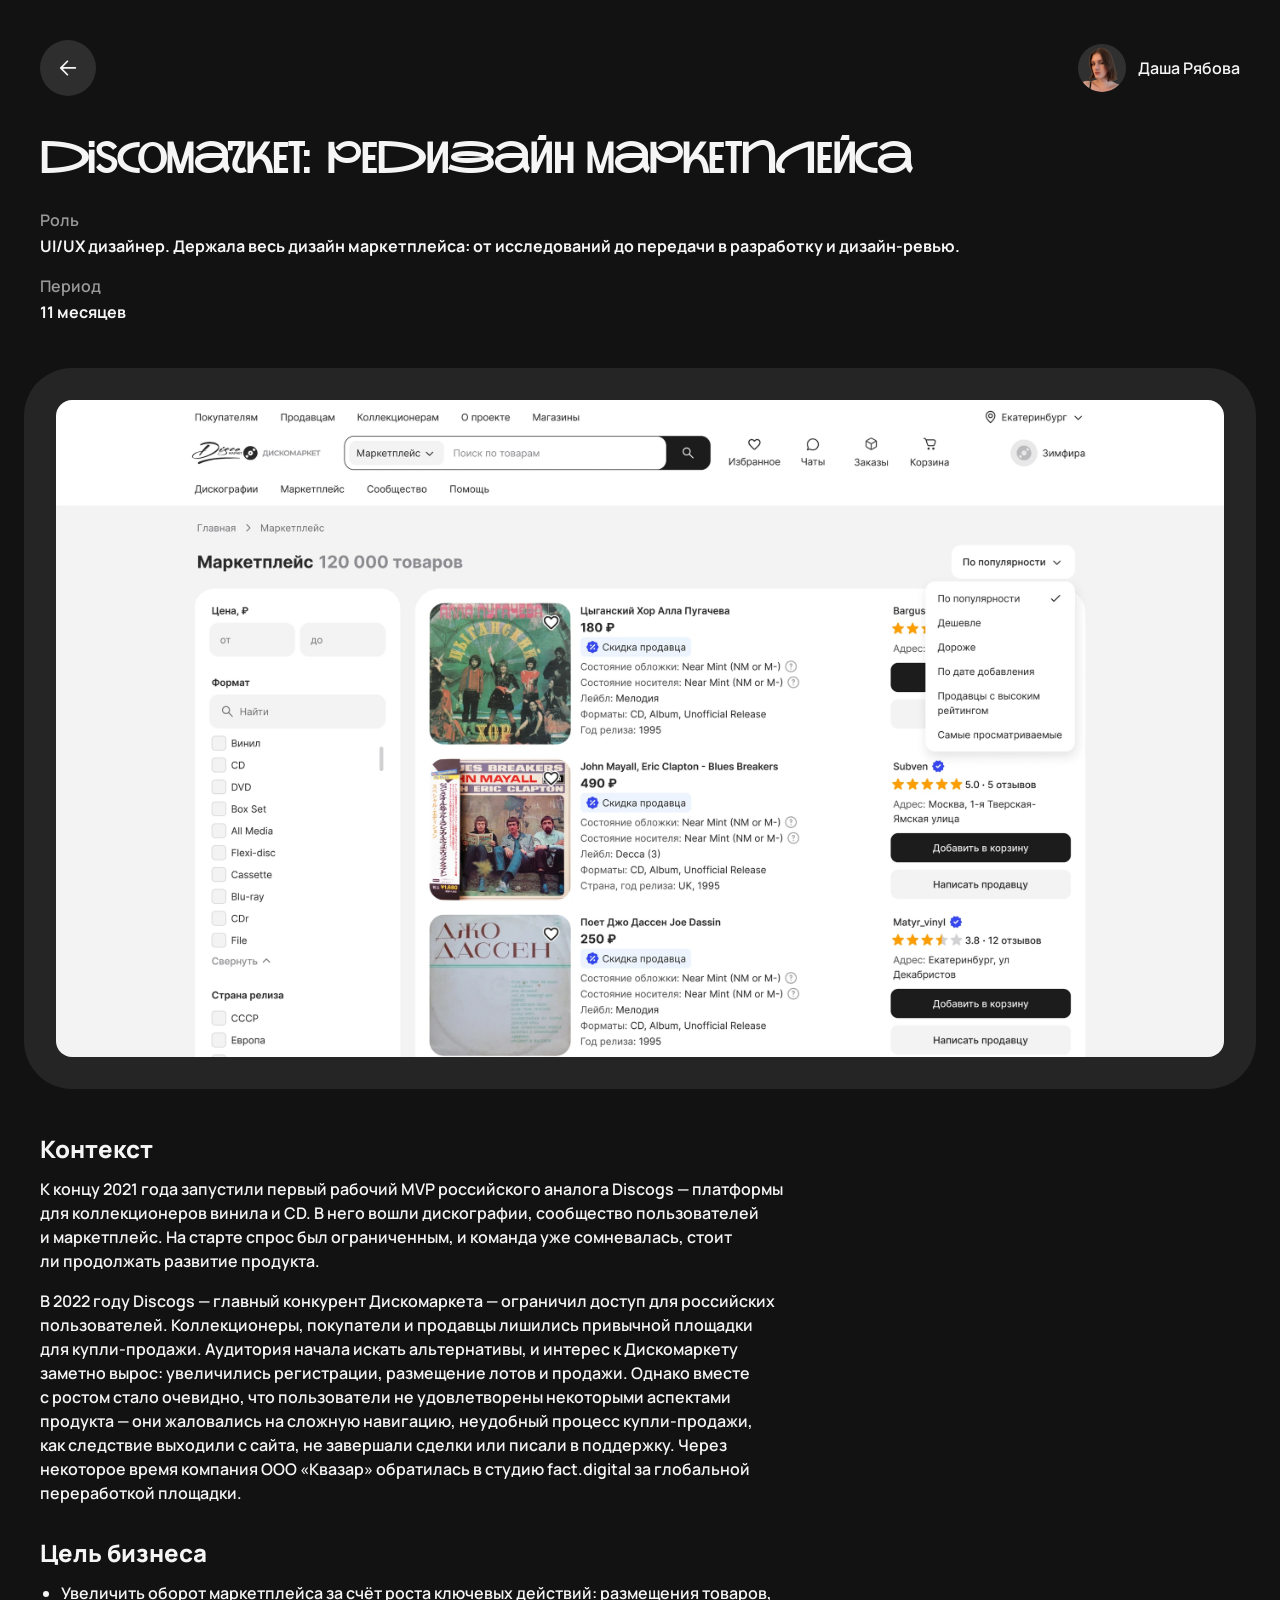
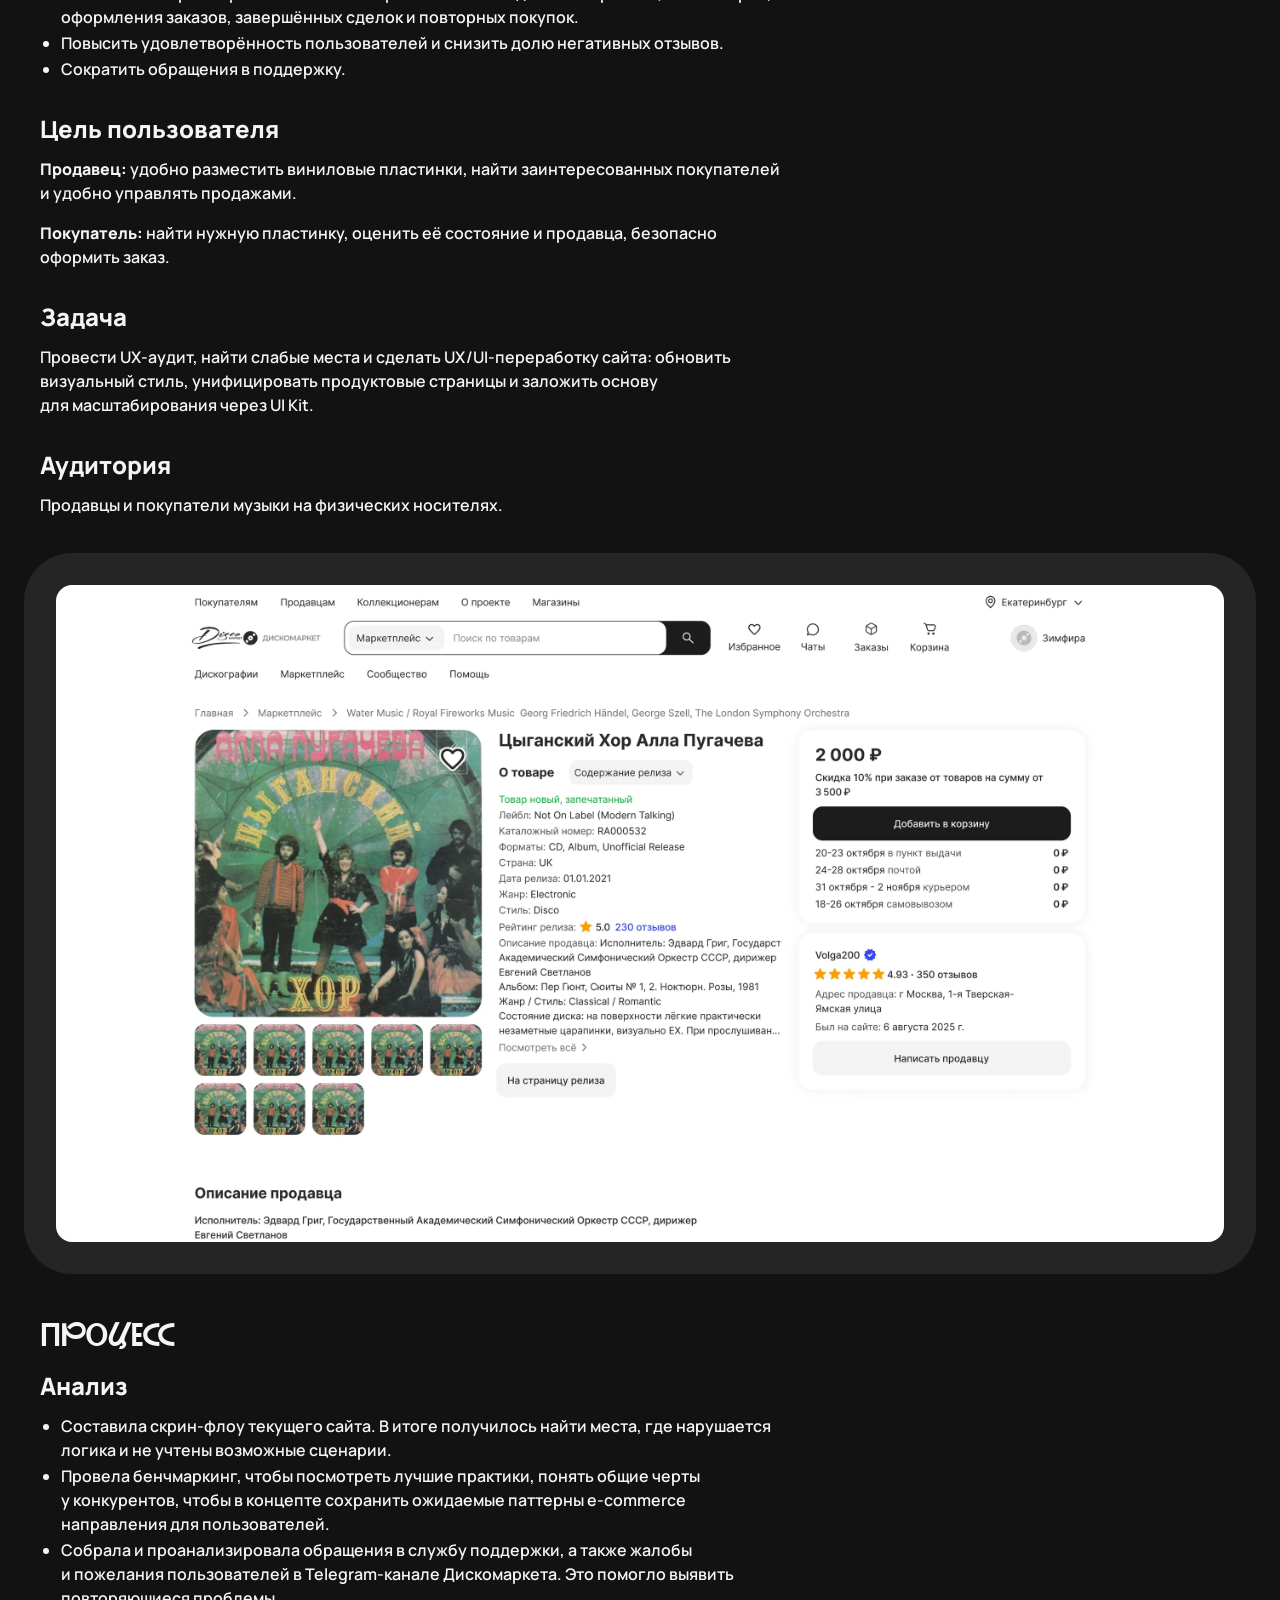
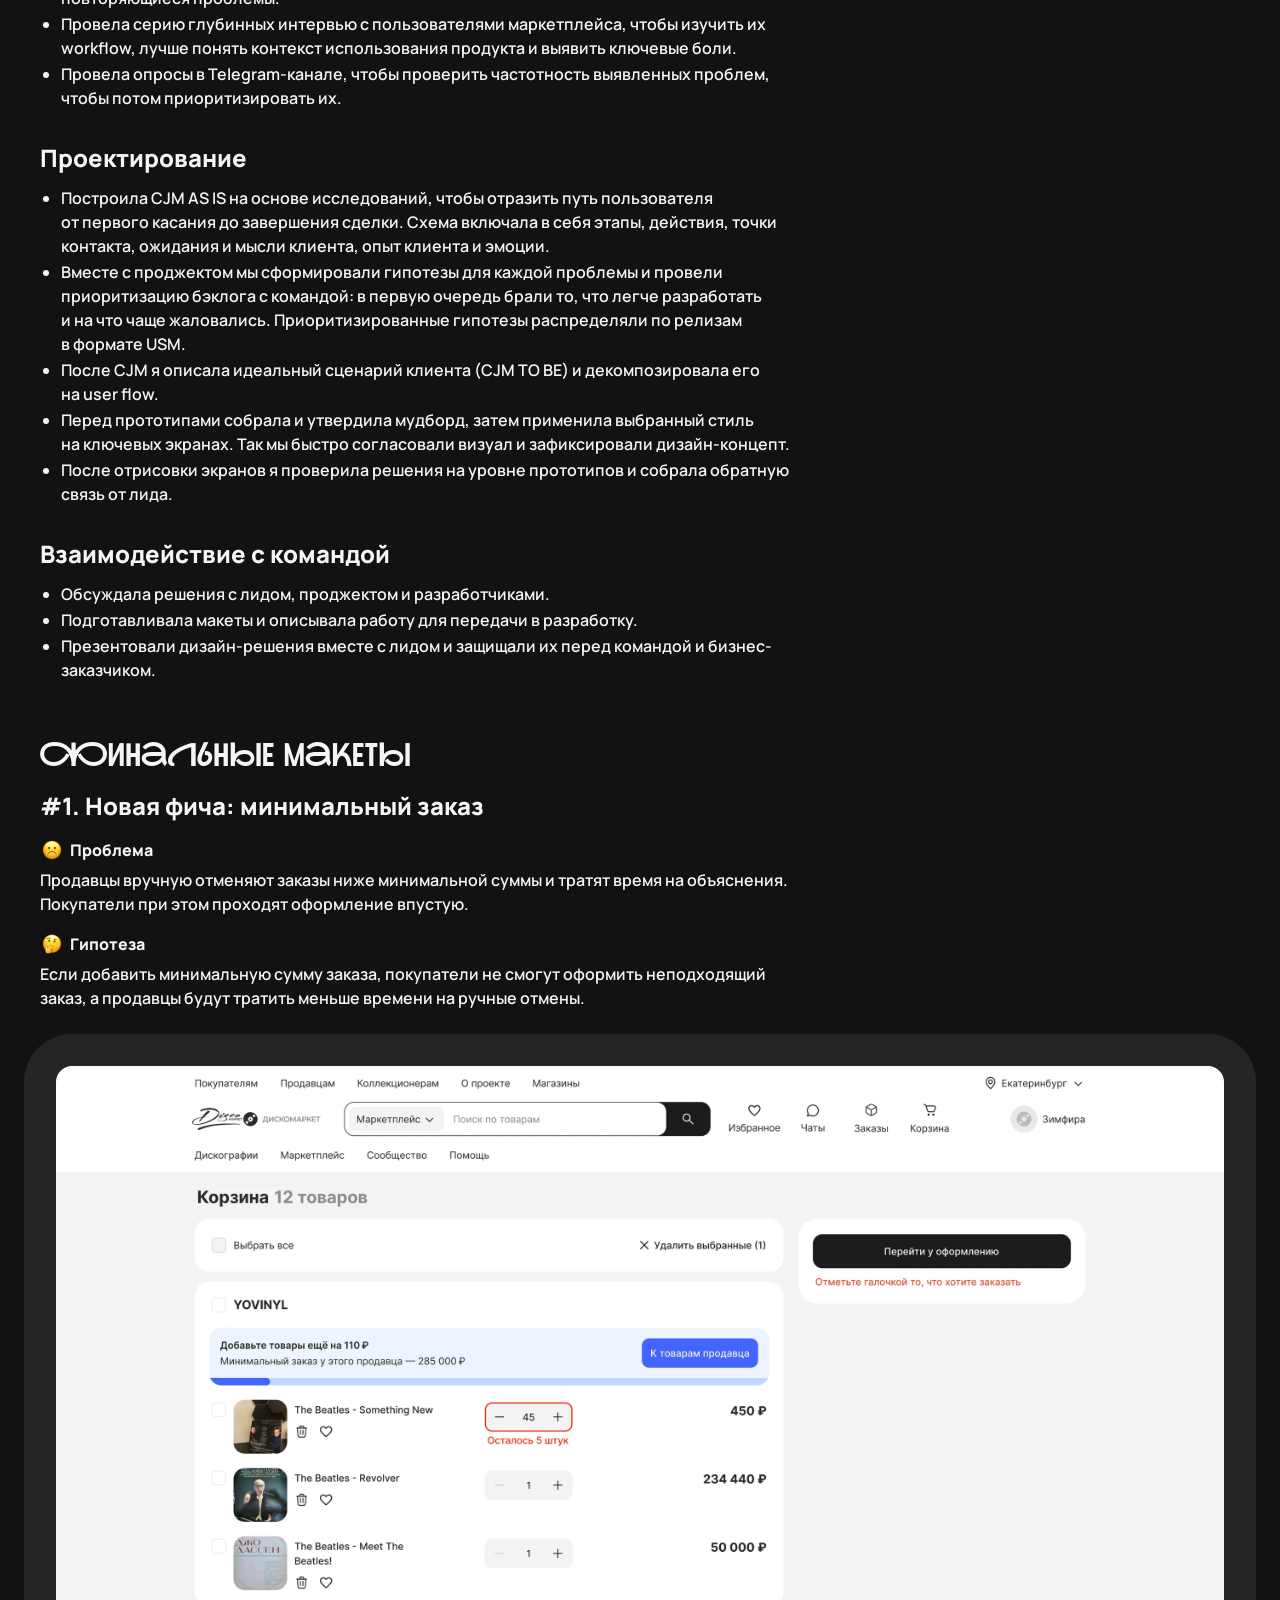
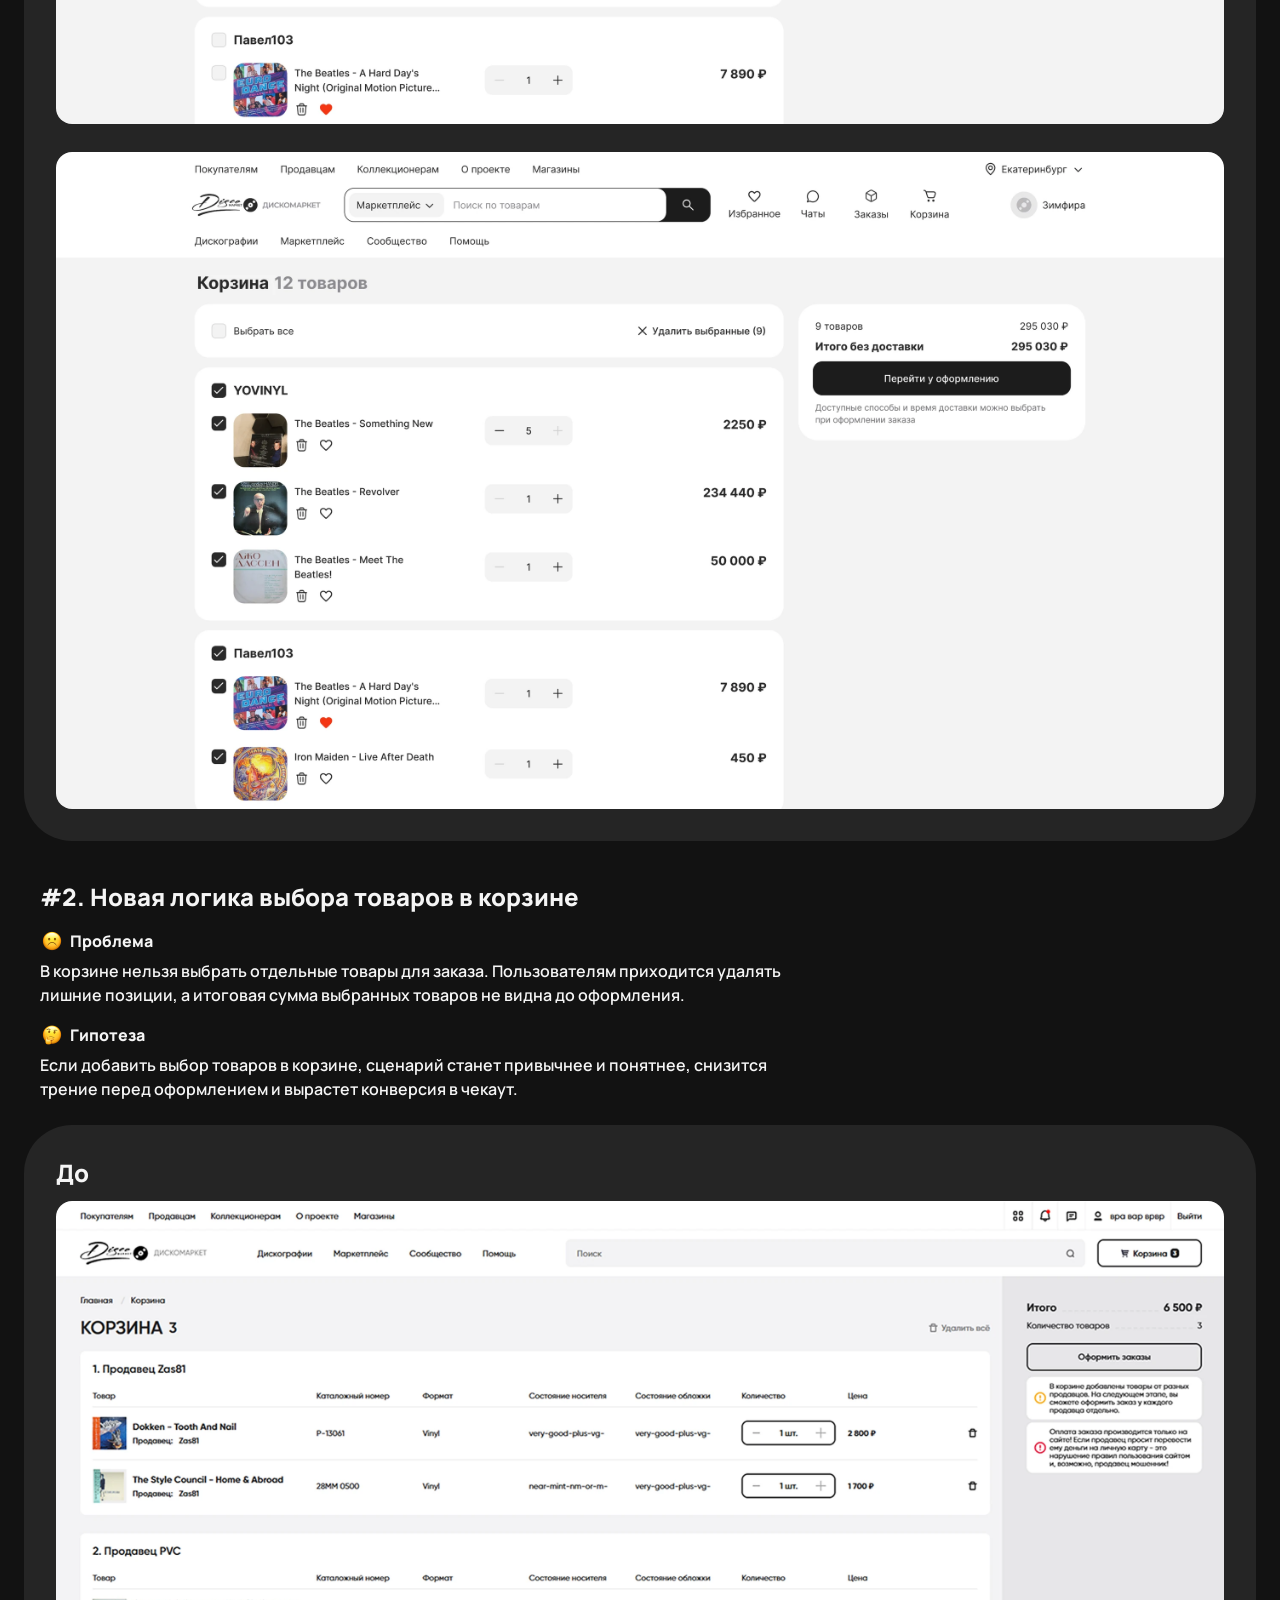
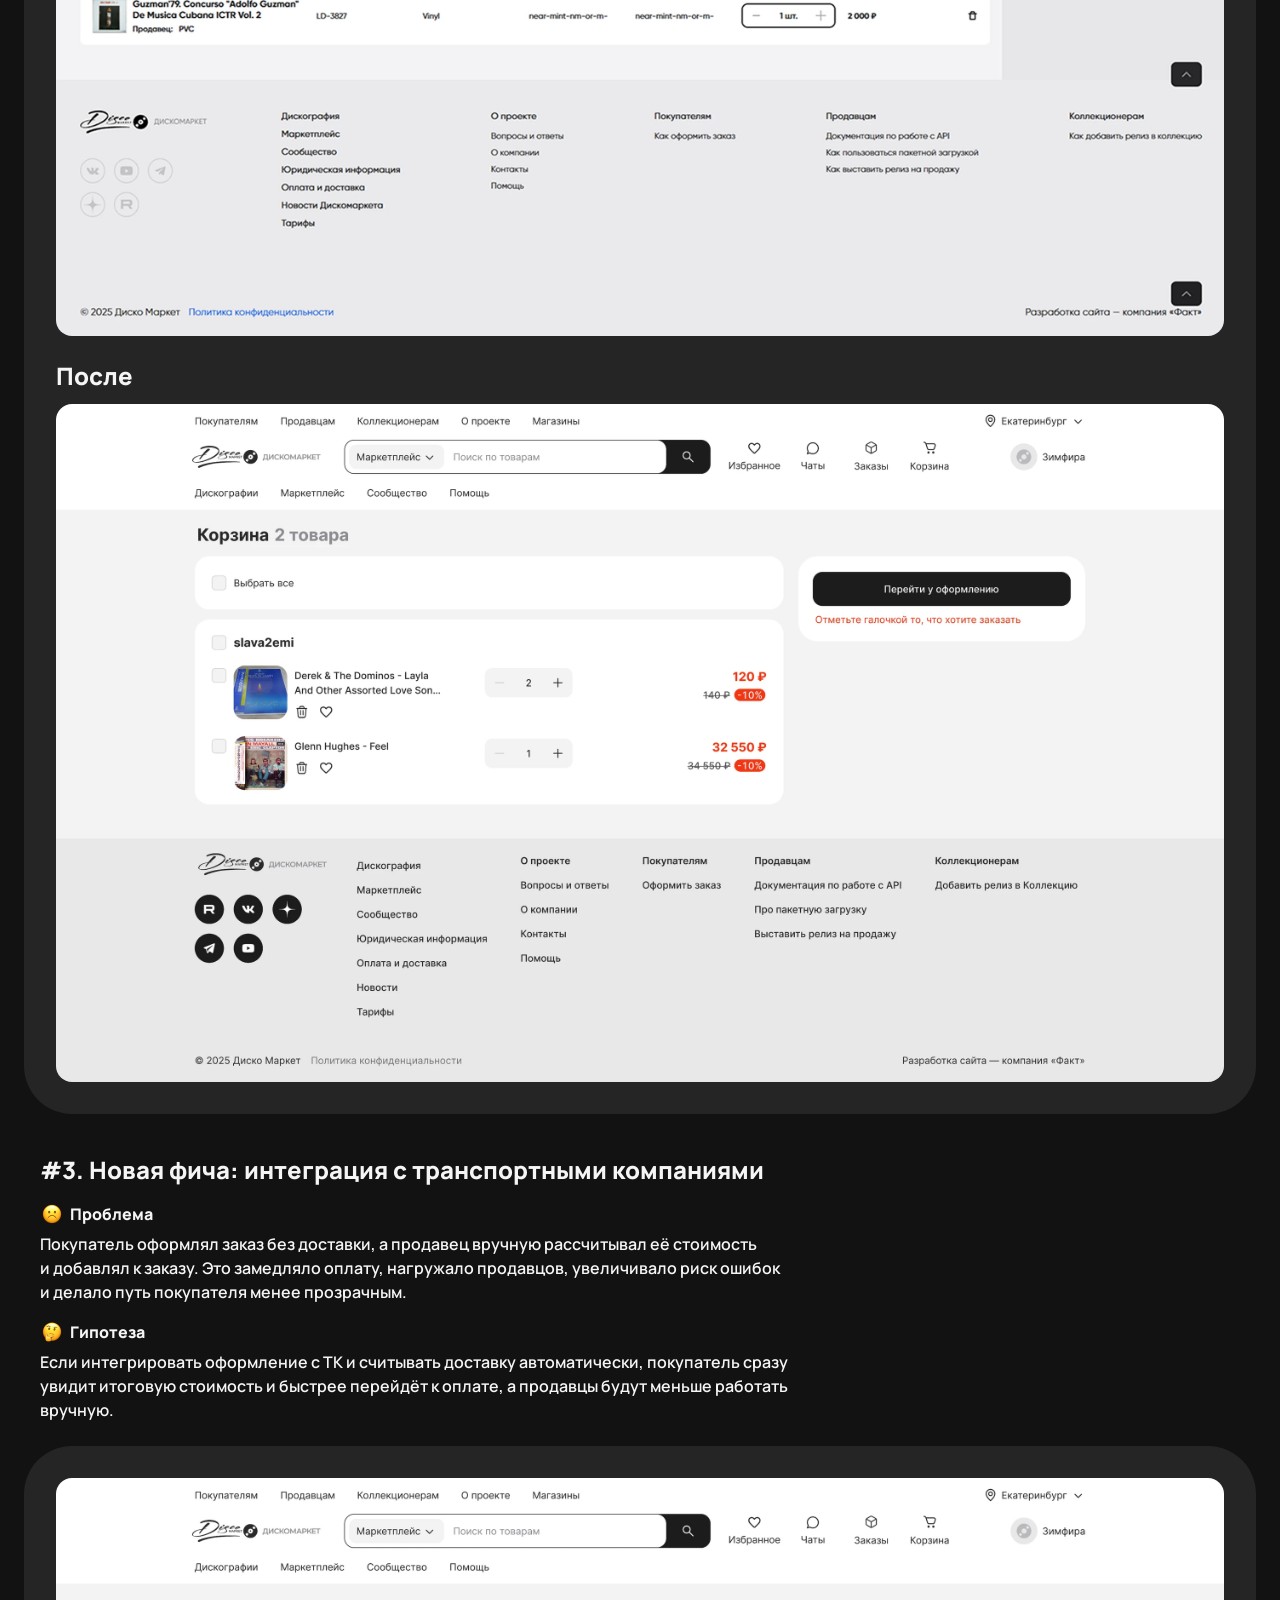
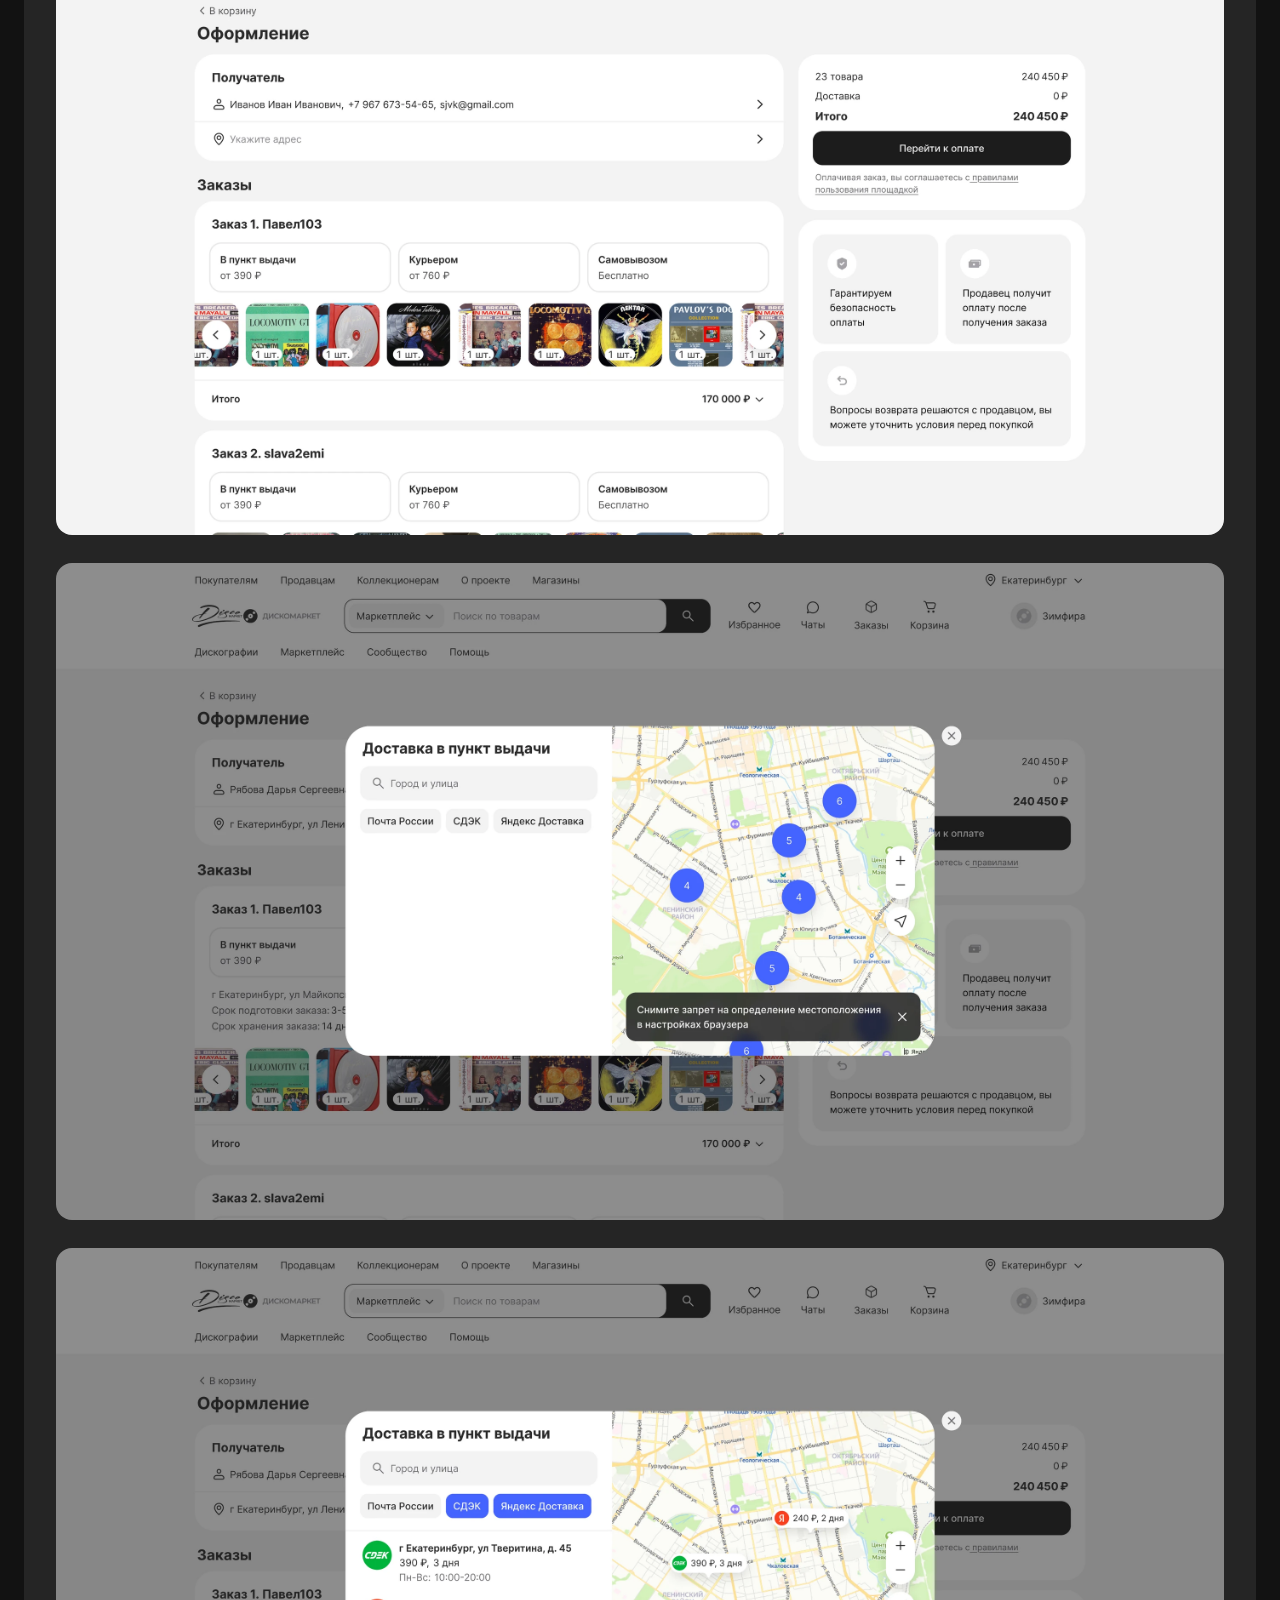
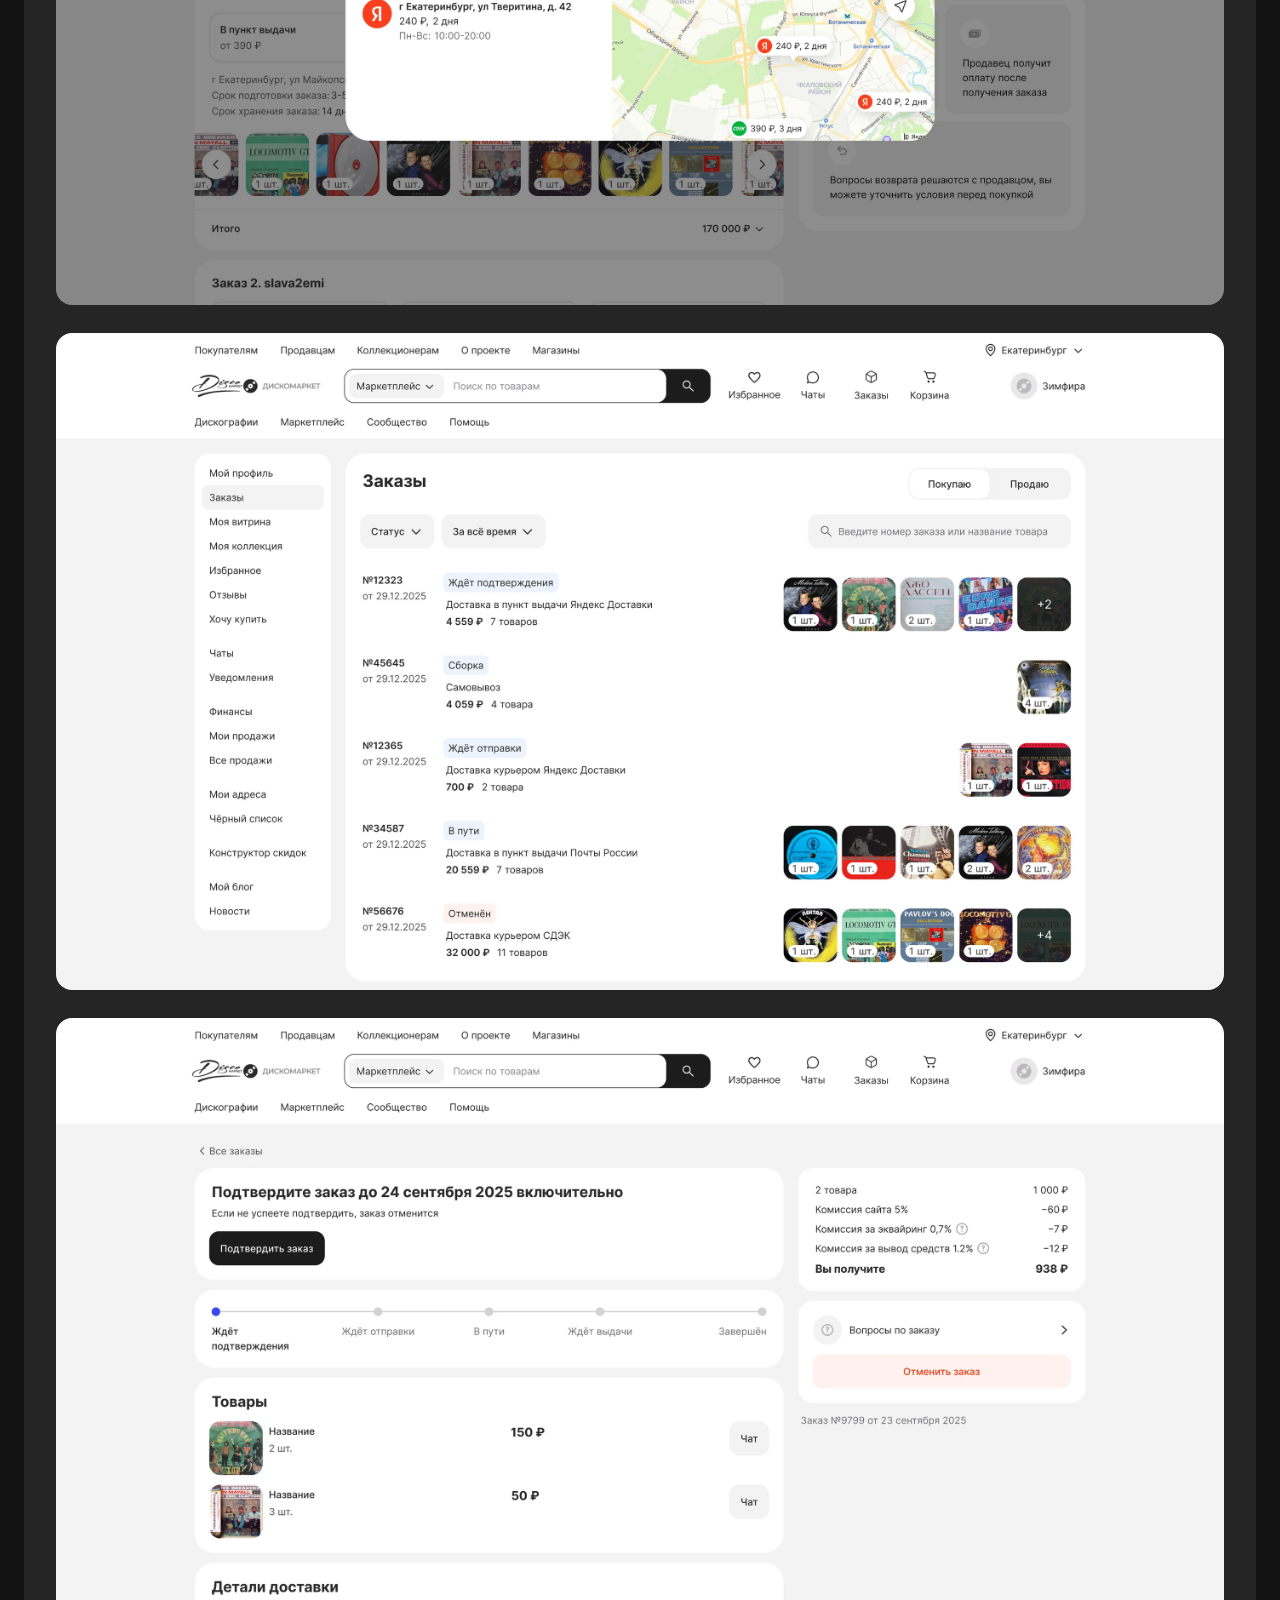
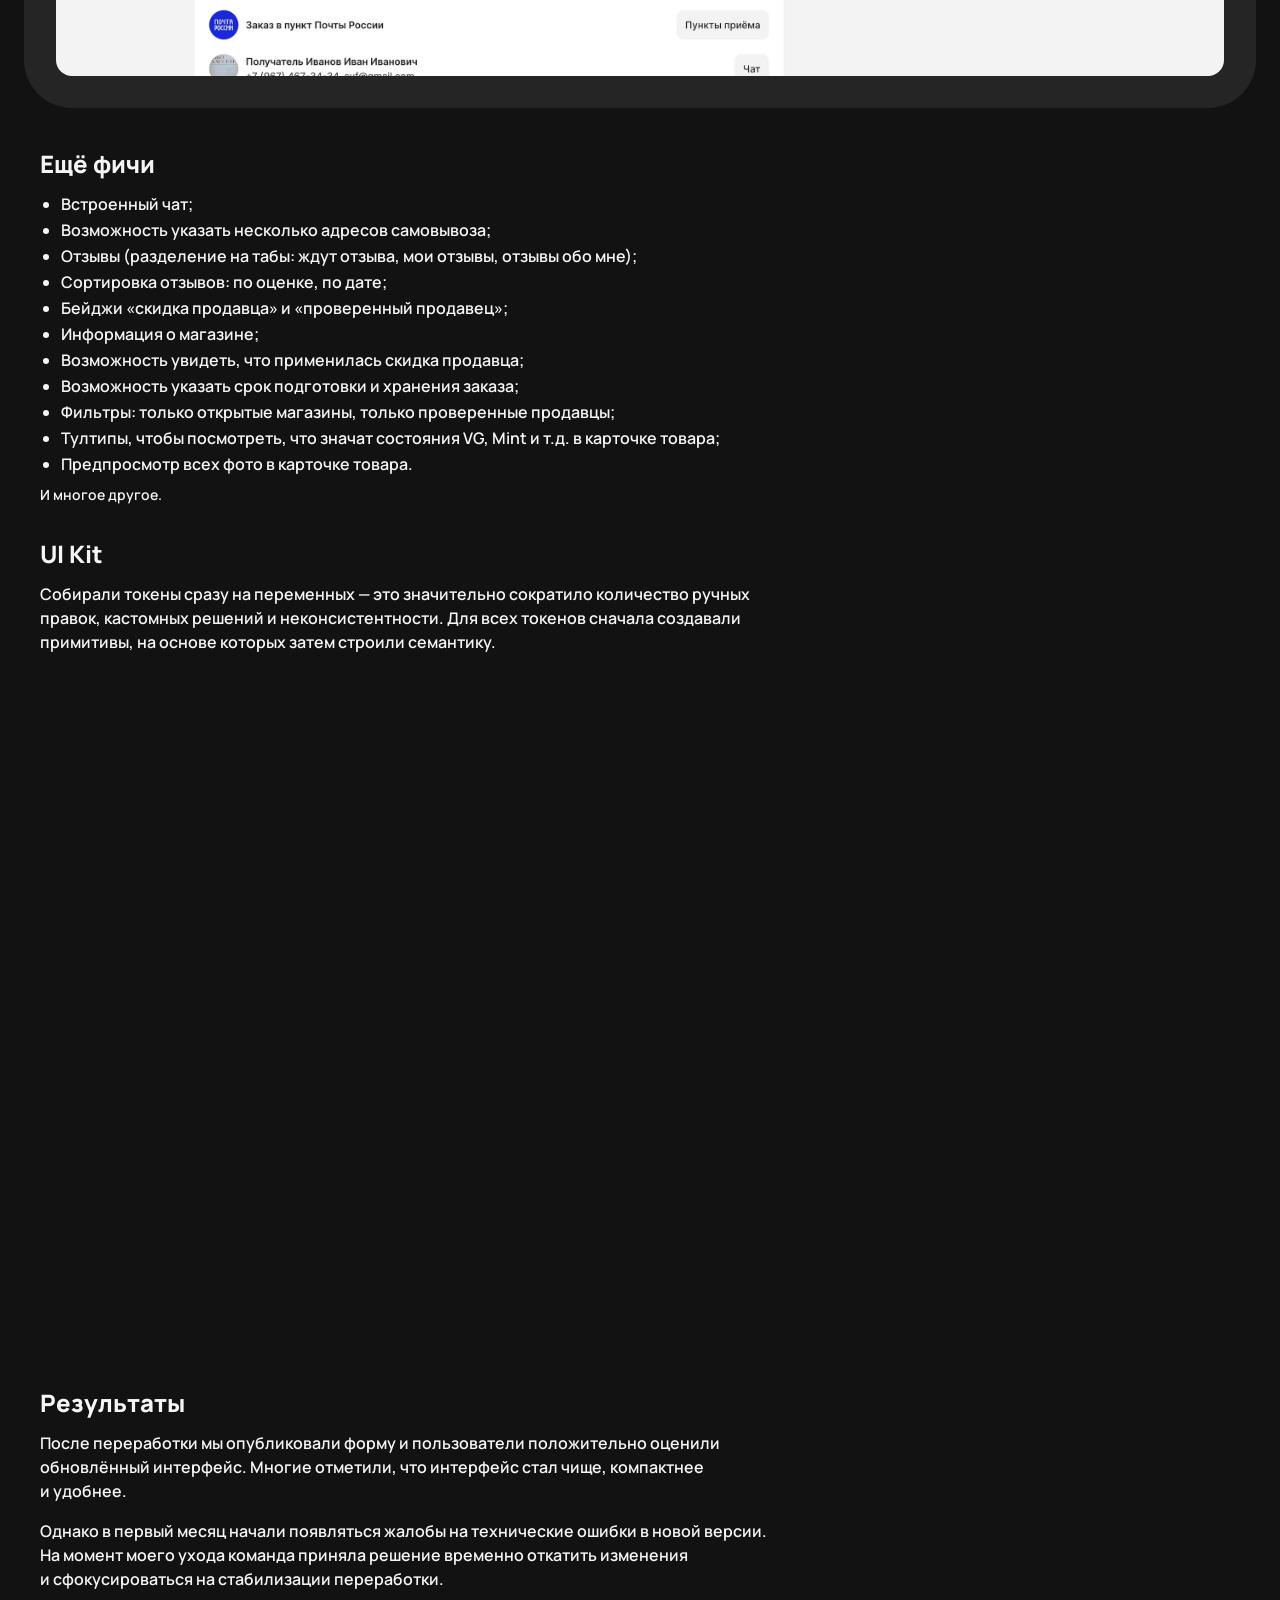
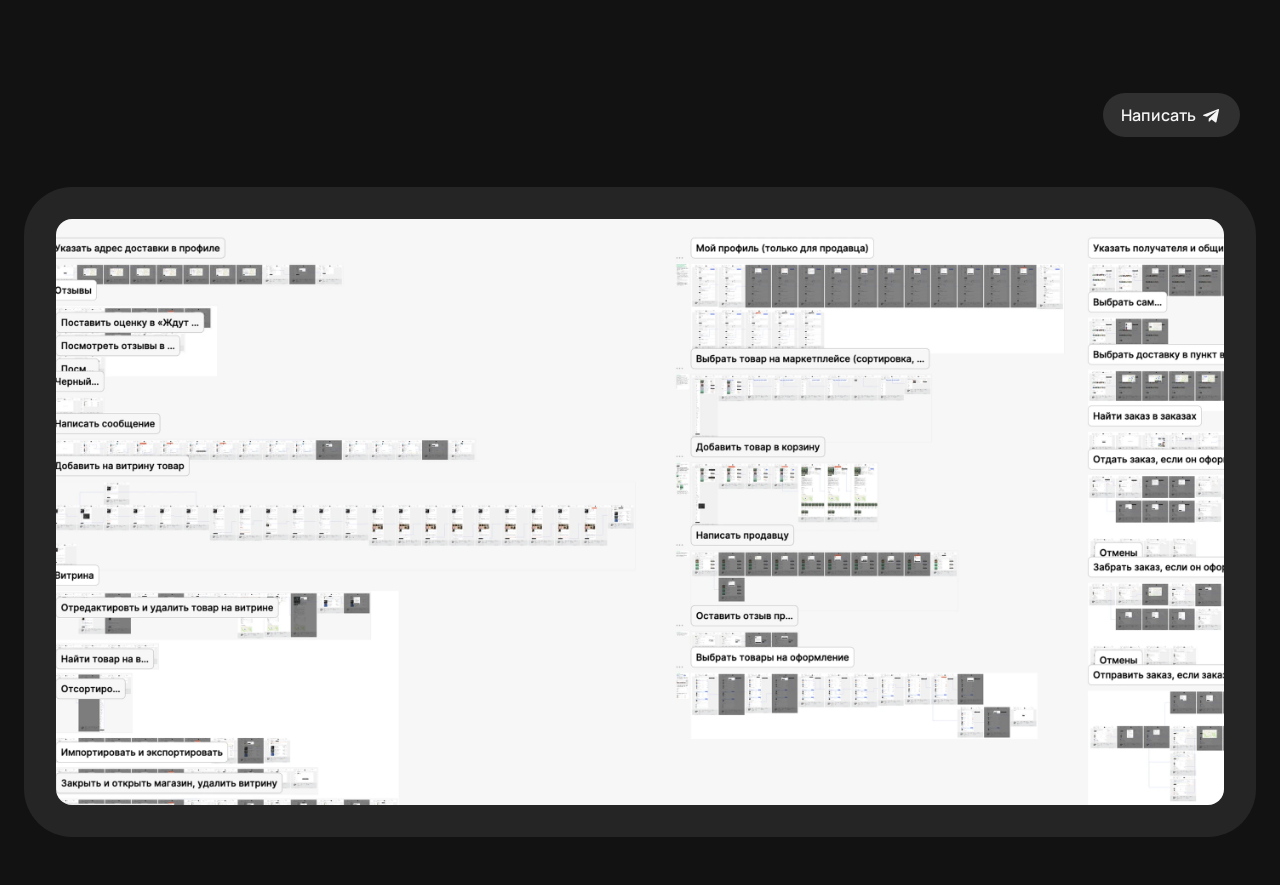
==== commit 258ee1c0: "Refresh case copy and polish homepage interactions - Rename projects to "Fit Service: переработка пр" ====
--- a/cases/discomarket.html
+++ b/cases/discomarket.html
@@ -4,7 +4,7 @@
   <meta charset="UTF-8" />
   <meta name="viewport" content="width=device-width, initial-scale=1, viewport-fit=cover" />
   <meta name="theme-color" content="#1a1a1a" />
-  <title>Дискомаркет: редизайн маркетплейса — Даша Рябова</title>
+  <title>Discomarket: редизайн маркетплейса — Даша Рябова</title>
   <link rel="preconnect" href="https://fonts.googleapis.com" />
   <link rel="preconnect" href="https://fonts.gstatic.com" crossorigin />
   <link href="https://fonts.googleapis.com/css2?family=Manrope:wght@600;700;800&display=swap" rel="stylesheet" />
@@ -23,18 +23,17 @@
   </header>
 
   <main>
-    <h1 class="case-title">дискомаркет: редизайн маркетплейса</h1>
+    <h1 class="case-title">Discomarket: редизайн маркетплейса</h1>
 
     <div class="case-meta">
       <div class="case-meta__row">
         <span class="label">Роль</span>
-        <span class="value">UI/UX дизайнер</span>
+        <span class="value">UI/UX дизайнер. Держала весь дизайн маркетплейса: от исследований до передачи в разработку и дизайн-ревью.</span>
       </div>
       <div class="case-meta__row">
         <span class="label">Период</span>
-        <span class="value">Сентябрь 2022 — декабрь 2024</span>
-      </div>
-      <p class="case-meta__lead">Держала весь дизайн маркетплейса: от исследований до передачи в разработку и дизайн-ревью</p>
+        <span class="value">11 месяцев</span>
+      </div>
     </div>
 
     <!-- Hero — маркетплейс листинг -->
@@ -45,8 +44,8 @@
     </div>
 
     <h3 class="case-h3 case-h3--tight">Контекст</h3>
-    <p class="case-p">В феврале 2021 начали развивать Дискомаркет — российскую альтернативу Discogs для коллекционеров винила и CD. К концу 2021 года запустили первый рабочий MVP: дискографии, сообщество и маркетплейс. На старте спрос был ограниченным, и команда уже сомневалась, стоит ли продолжать развитие продукта.</p>
-    <p class="case-p">В марте 2022 Discogs — главный конкурент Дискомаркета — ограничил доступ для российских пользователей. Коллекционеры, покупатели и продавцы лишились привычной площадки для купли-продажи. Аудитория начала искать альтернативы, и интерес к Дискомаркету заметно вырос: увеличились регистрации, размещение лотов и продажи. Однако вместе с ростом стало очевидно, что пользователи не удовлетворены некоторыми аспектами продукта — они жаловались на сложную навигацию, неудобный процесс купли-продажи, как следствие выходили с сайта, не завершали сделки или писали в поддержку. Тогда компания ООО «Квазар» обратилась в студию fact.digital за глобальным редизайном площадки.</p>
+    <p class="case-p">К концу 2021 года запустили первый рабочий MVP российского аналога Discogs — платформы для коллекционеров винила и CD. В него вошли дискографии, сообщество пользователей и маркетплейс. На старте спрос был ограниченным, и команда уже сомневалась, стоит ли продолжать развитие продукта.</p>
+    <p class="case-p">В 2022 году Discogs — главный конкурент Дискомаркета — ограничил доступ для российских пользователей. Коллекционеры, покупатели и продавцы лишились привычной площадки для купли-продажи. Аудитория начала искать альтернативы, и интерес к Дискомаркету заметно вырос: увеличились регистрации, размещение лотов и продажи. Однако вместе с ростом стало очевидно, что пользователи не удовлетворены некоторыми аспектами продукта — они жаловались на сложную навигацию, неудобный процесс купли-продажи, как следствие выходили с сайта, не завершали сделки или писали в поддержку. Через некоторое время компания ООО «Квазар» обратилась в студию fact.digital за глобальной переработкой площадки.</p>
 
     <h3 class="case-h3 case-h3--snug">Цель бизнеса</h3>
     <div class="case-list"><ul>
@@ -60,7 +59,7 @@
     <p class="case-p"><strong style="font-weight:800">Покупатель:</strong> найти нужную пластинку, оценить её состояние и продавца, безопасно оформить заказ.</p>
 
     <h3 class="case-h3 case-h3--snug">Задача</h3>
-    <p class="case-p">Провести UX-аудит, найти слабые места и сделать UX/UI-редизайн сайта: обновить визуальный стиль, унифицировать продуктовые страницы и заложить основу для масштабирования через UI Kit.</p>
+    <p class="case-p">Провести UX-аудит, найти слабые места и сделать UX/UI-переработку сайта: обновить визуальный стиль, унифицировать продуктовые страницы и заложить основу для масштабирования через UI Kit.</p>
 
     <h3 class="case-h3 case-h3--snug">Аудитория</h3>
     <p class="case-p">Продавцы и покупатели музыки на физических носителях.</p>
@@ -223,7 +222,7 @@
 
     <!-- ============ UI Kit ============ -->
     <h3 class="case-h3 case-h3--snug">UI Kit</h3>
-    <p class="case-p">Собирали токены сразу на переменных, это в разы ускорило проектирование. Для всех токенов вначале создавались примитивы, на основании которых уже строилась семантика.</p>
+    <p class="case-p">Собирали токены сразу на переменных — это значительно сократило количество ручных правок, кастомных решений и неконсистентности. Для всех токенов сначала создавали примитивы, на основе которых затем строили семантику.</p>
 
     <div class="case-media case-media--p12">
       <div class="case-media__image">
@@ -233,8 +232,8 @@
 
     <!-- ============ Результаты ============ -->
     <h3 class="case-h3">Результаты</h3>
-    <p class="case-p">После редизайна мы опубликовали форму и пользователи положительно оценили обновлённый интерфейс. Многие отметили, что интерфейс стал чище, компактнее и удобнее.</p>
-    <p class="case-p">Однако в первый месяц начали появляться жалобы на технические ошибки в новой версии. На момент моего ухода команда приняла решение временно откатить изменения и сфокусироваться на стабилизации редизайна.</p>
+    <p class="case-p">После переработки мы опубликовали форму и пользователи положительно оценили обновлённый интерфейс. Многие отметили, что интерфейс стал чище, компактнее и удобнее.</p>
+    <p class="case-p">Однако в первый месяц начали появляться жалобы на технические ошибки в новой версии. На момент моего ухода команда приняла решение временно откатить изменения и сфокусироваться на стабилизации переработки.</p>
 
     <!-- ============ Outro ============ -->
     <div class="case-outro-wrap">
--- a/css/style.css
+++ b/css/style.css
@@ -42,7 +42,14 @@
 /* ---------- Базовые сбросы ---------- */
 
 * { box-sizing: border-box; -webkit-tap-highlight-color: transparent; }
-html { -webkit-text-size-adjust: 100%; }
+html { -webkit-text-size-adjust: 100%; scroll-behavior: smooth; }
+
+@media (prefers-reduced-motion: reduce) {
+  html { scroll-behavior: auto; }
+}
+
+/* Чтобы при переходе по якорю #projects / #shots секцию не перекрывал sticky-хедер */
+#projects, #shots, #top { scroll-margin-top: 96px; }
 
 body {
   margin: 0;
@@ -385,7 +392,7 @@
   position: absolute;
   top: 16px; right: 16px;
   width: 44px; height: 44px;
-  background: #2e2e2e;
+  background: var(--card);
   border-radius: 50%;
   display: flex;
   align-items: center;
@@ -794,7 +801,7 @@
 .case-result-cell { flex: 1 0 0; min-width: 124px; display: flex; flex-direction: column; align-items: center; justify-content: center; gap: 8px; text-align: center; }
 .case-result-cell__label { font-size: 16px; line-height: 24px; font-weight: 600; max-width: 124px; }
 .case-result-cell__value { font-family: var(--font-display); font-weight: 700; font-size: 24px; line-height: 24px; padding-top: 4px; }
-.case-result-cell__delta { font-size: 14px; line-height: 22px; font-weight: 600; color: var(--text-dim); letter-spacing: -0.07px; white-space: nowrap; }
+.case-result-cell__delta { font-size: 16px; line-height: 24px; font-weight: 600; color: var(--text-dim); letter-spacing: -0.08px; white-space: nowrap; }
 
 /* Outro */
 .case-outro-wrap { display: block; }
@@ -807,9 +814,12 @@
   background: var(--chip); border-radius: var(--radius-pill);
   padding: 10px 16px 10px 18px;
   font-size: 16px; line-height: 24px; font-weight: 600;
-  transition: transform .15s ease;
-}
-.case-write__btn:active { transform: scale(0.97); }
+  transition: background-color .15s ease;
+}
+@media (hover: hover) {
+  .case-write__btn:hover { background: #404040; }
+}
+.case-write__btn:active { background: #525252; }
 
 /* Figma thumb */
 .case-figma-thumb { margin: 12px 16px 48px; padding: 16px; background: #252525; border-radius: var(--radius-card); overflow: hidden; }
@@ -1368,6 +1378,12 @@
     font-size: 32px;
     line-height: 40px;
   }
+  /* Disco (even): заголовок и стрелка в одной строке flex-row.
+     Чтобы не наезжали — справа резерв под стрелку + 16 px зазор
+     (right 32 + width 72 + gap 16 = 120). */
+  .project-wrap:nth-child(even) .project__title {
+    padding-right: 120px;
+  }
   .project__meta {
     flex-direction: row;
     gap: 8px;
@@ -1591,8 +1607,8 @@
     max-width: 124px;
   }
   .case-results--desktop .case-result-cell__label {
-    font-size: 14px;
-    line-height: 22px;
+    font-size: 16px;
+    line-height: 24px;
     max-width: 124px;
   }
 
@@ -1696,12 +1712,13 @@
     padding-bottom: 24px;
   }
 
-  /* Якоря секций — посередине сайдбара */
+  /* Якоря секций — посередине сайдбара. gap-8 между «Проекты» и «UI шоты» */
   .header-nav-sections {
     display: flex;
     flex-direction: column;
     flex: 1 0 auto;
     margin-top: 0;
+    gap: 8px;
   }
   .header-nav-sections .header-nav__link {
     height: auto;
@@ -1798,7 +1815,7 @@
     inset: 0;
     width: 100%;
     height: 100%;
-    object-fit: cover;
+    object-fit: contain;
     object-position: center;
   }
 
@@ -1817,6 +1834,11 @@
     padding: 32px 36px 8px;
     font-size: 32px;
     line-height: 40px;
+  }
+  /* Disco (even): заголовок и стрелка в одной строке flex-row.
+     Резерв под стрелку + 16 px зазор: right 32 + width 72 + 16 = 120. */
+  .project-wrap:nth-child(even) .project__title {
+    padding-right: 120px;
   }
   .project__meta { padding: 4px 36px 10px; }
   .project__paragraph { padding: 2px 36px; }
@@ -2046,3 +2068,274 @@
 
 }
 
+
+/* ============================================================
+   1920px — КЕЙСЫ: text px-496 (max-w 1744), media mx-480 p-40
+   Content area 928×752 та же что на 1440, увеличены боковые отступы.
+   Figma node: 953:4340 (Дискомаркет 1920)
+   ============================================================ */
+
+@media (min-width: 1920px) {
+
+  /* main на 1920 для case-страниц — full width (body:has(.case-header) уже отменяет grid из 1440) */
+
+  /* Шапка кейса: px-496 (как text), pb-28 pt-40 */
+  .case-header {
+    padding: 40px 496px 28px;
+    padding-top: max(40px, env(safe-area-inset-top));
+  }
+
+  /* Текстовые блоки: padding-x 496, max-width 1744 (= 496+752+496) */
+  .case-title {
+    padding: 12px 496px 4px;
+    max-width: 1744px;
+  }
+  .case-meta {
+    padding: 16px 496px;
+    max-width: 1744px;
+  }
+  .case-h2 {
+    padding: 24px 496px 4px;
+    max-width: 1744px;
+  }
+  .case-h2--tight { padding-top: 32px; }
+  .case-h2--lift  { padding-top: 64px; }
+
+  .case-h3 {
+    padding: 24px 496px 4px;
+    max-width: 1744px;
+  }
+  .case-h3--tight   { padding-top: 16px; }
+  .case-h3--bare    { padding-top: 8px; }
+  .case-h3--feature { padding-bottom: 8px; }
+
+  .case-p {
+    padding: 8px 496px;
+    max-width: 1744px;
+  }
+  .case-list {
+    padding: 8px 496px;
+    max-width: 1744px;
+  }
+  .case-callout {
+    padding: 8px 496px;
+    max-width: 1744px;
+  }
+
+  /* Медиа-карточки: mx-480, padding 40 внутри (на 1440 было 32), radius 48 */
+  .case-media {
+    margin: 32px 480px;
+    padding: 40px;
+    border-radius: 48px;
+    gap: 28px;
+  }
+  .case-media--p24 {
+    margin: 32px 480px;
+  }
+  .case-media--p12 {
+    margin: 16px 480px;
+    padding: 40px;
+  }
+
+  /* До/После compare: mx-480, padding 40 */
+  .case-compare {
+    margin: 16px 480px;
+    padding: 40px;
+    border-radius: 48px;
+    gap: 24px;
+  }
+
+  /* Outro pt-96 (на 1440 было 80) */
+  .case-outro-wrap {
+    padding: 96px 496px 4px;
+  }
+
+  /* Figma thumb */
+  .case-figma-thumb {
+    margin: 16px 480px 48px;
+    border-radius: 48px;
+    padding: 40px;
+  }
+
+  /* fit-service на 1920: «Решение»/«Проверка решения» grid (case-hypotheses) — padding 40 (1440=32) */
+  .case-hypotheses {
+    margin: 16px 480px;
+    padding: 40px;
+    border-radius: 48px;
+  }
+
+  /* Результаты A/B-тест карточка: mx-480 на 1920 (1440=240, 1024=24) */
+  .case-results--desktop {
+    padding: 16px 480px;
+  }
+  /* Внутр row на 1920: padding 24/32, radius 32 */
+  .case-results--desktop .case-result-row {
+    padding: 24px 32px;
+    border-radius: 32px;
+  }
+
+}
+
+
+/* ============================================================
+   1920px — главная: расширяется до 1502 main + flex-1 sidebar.
+   Hero/Projects/Shots/Watermark/Contacts получают увеличенные паддинги.
+   Figma node: 953:3434
+   ============================================================ */
+
+@media (min-width: 1920px) {
+
+  /* Body: sidebar flex-1 + main 1502 (увеличили с 1126) */
+  body {
+    grid-template-columns: 1fr 1502px;
+  }
+  main {
+    width: 1502px;
+  }
+
+  /* ---------- Hero card ---------- */
+  .hero-wrap {
+    padding: 24px 40px 12px;
+  }
+  /* Drop-shadow на card (Figma 953:3455 — обводка светящаяся 8px 25%) */
+  .hero {
+    filter: drop-shadow(0 0 8px rgba(255, 255, 255, 0.25));
+  }
+  /* Title в одну строку на 1920 (Figma: «Продуктовый дизайнер» + flower на той же линии) */
+  .hero__title {
+    display: flex;
+    flex-direction: row;
+    align-items: baseline;
+    flex-wrap: nowrap;
+  }
+  .hero__title-line:first-child {
+    padding: 40px 10px 4px 44px;
+  }
+  .hero__title-row {
+    padding: 38px 32px 4px 0;
+    align-items: center;
+  }
+  /* Title-line внутри title-row ("дизайнер") — без padding, тогда title-row высота
+     задаётся самим текстом, а не вложенным padding. */
+  .hero__title-row .hero__title-line {
+    padding: 0;
+  }
+  /* Description: Figma w-[595] max-w-[720] — у нас Manrope wider на runtime, 595
+     даёт 3 строки. Оставляем max-width 720 чтобы текст лёг в 2 строки. */
+  .hero__description {
+    padding: 4px 44px 8px;
+    max-width: 720px;
+  }
+  .hero__tags {
+    padding: 24px 40px 40px;
+    gap: 8px;
+  }
+
+  /* ---------- Проекты ---------- */
+  .section--projects { padding: 0 40px; }
+  .project-wrap { padding: 12px 0; }
+  .project { aspect-ratio: 1454/752; }
+
+  /* Body 628 для обоих типов карточек */
+  .project-wrap:nth-child(odd) .project__body { flex: 0 0 628px; }
+  .project-wrap:nth-child(even) .project__body { flex: 0 0 628px; max-width: 628px; }
+  /* Disco (even) — title pt-48 (на 8 больше FIT), asymmetric pr-8 (arrow в той же flex-row).
+     max-width 280 чтобы «маркетплейса» переносилось на новую строку (как в Figma). */
+  .project-wrap:nth-child(even) .project__title {
+    padding: 48px 8px 8px 44px;
+    max-width: 324px;
+  }
+
+  /* На 1920 FIT (odd) — image-driven height (aspect-ratio фиксирован),
+     поэтому cover уже не absolute, а обычный image в потоке */
+  .project-wrap:nth-child(odd) .project__cover > picture,
+  .project-wrap:nth-child(odd) .project__cover > picture > img,
+  .project-wrap:nth-child(odd) .project__cover > img {
+    position: static;
+    width: 100%;
+    height: 100%;
+    object-fit: cover;
+  }
+
+  .project__title { padding: 40px 44px 8px; font-size: 32px; line-height: 40px; }
+  /* Даша: +2px сверху и снизу для названия компании и периода */
+  .project__meta  { padding: 2px 44px 8px; gap: 8px; }
+  .project__paragraph { padding: 2px 44px; }
+
+  .project__arrow {
+    width: 72px; height: 72px;
+    top: 44px; right: 44px;
+  }
+  .project__arrow img { width: 32px; height: 32px; }
+
+  /* Метрики: flex-1 — занимают всё оставшееся место body, justify-end прилипает к низу,
+     padding-bottom 44 — отступ от нижней метрики до низа карточки */
+  .project__metrics {
+    flex: 1;
+    padding: 44px;
+    gap: 12px;
+    justify-content: flex-end;
+  }
+  /* Метрики обновлены под Figma 1077:28385 (2026-05-18):
+     row w-480 h-120, justify-between, cell flex-1 без width restriction,
+     label max-w-140. */
+  .metrics-row,
+  .metrics-row:first-child,
+  .metrics-row:last-child,
+  .metrics-row:only-child {
+    width: 480px;
+    padding: 14px 24px;
+    gap: 0;
+    justify-content: space-between;
+    height: 120px;
+    min-height: 120px;
+  }
+  .metric {
+    flex: 1 1 0;
+    min-width: 0;
+    max-width: none;
+  }
+  .metric__label { max-width: 140px; }
+
+  /* ---------- UI шоты ---------- */
+  .shots-heading {
+    padding: 64px 56px 8px;
+  }
+  .shots-heading h2 {
+    font-size: 32px;
+    line-height: 40px;
+  }
+  .shots-container {
+    padding: 12px 40px;
+    gap: 16px;
+  }
+
+  /* ---------- Watermark «Связаться со мной» ----------
+     В Figma 152px (для копии «Свяжитесь»), но у нас «Связаться» — длиннее в шрифте
+     NauryzRedKeds. 140px помещается в 1 строку при main 1502 + px-44. */
+  .contacts-watermark {
+    padding: 96px 44px 4px;
+    font-size: 140px;
+  }
+
+  /* Sidebar контакт-ссылки: на 1920 gap 8 между HH/email/Telegram (Figma 953:3444) */
+  .header-nav { gap: 8px; }
+
+  /* ---------- Контакт-карточки: h-286 r-40 padding 36 40 ---------- */
+  .contacts-list {
+    gap: 8px;
+    padding: 6px 40px 48px;
+  }
+  .contact-card {
+    height: 286px;
+    border-radius: 40px;
+    padding: 36px 40px;
+  }
+  .contact-card__label {
+    font-size: 32px;
+    line-height: 40px;
+  }
+  .contact-card__arrow img { width: 32px; height: 32px; }
+
+}
+
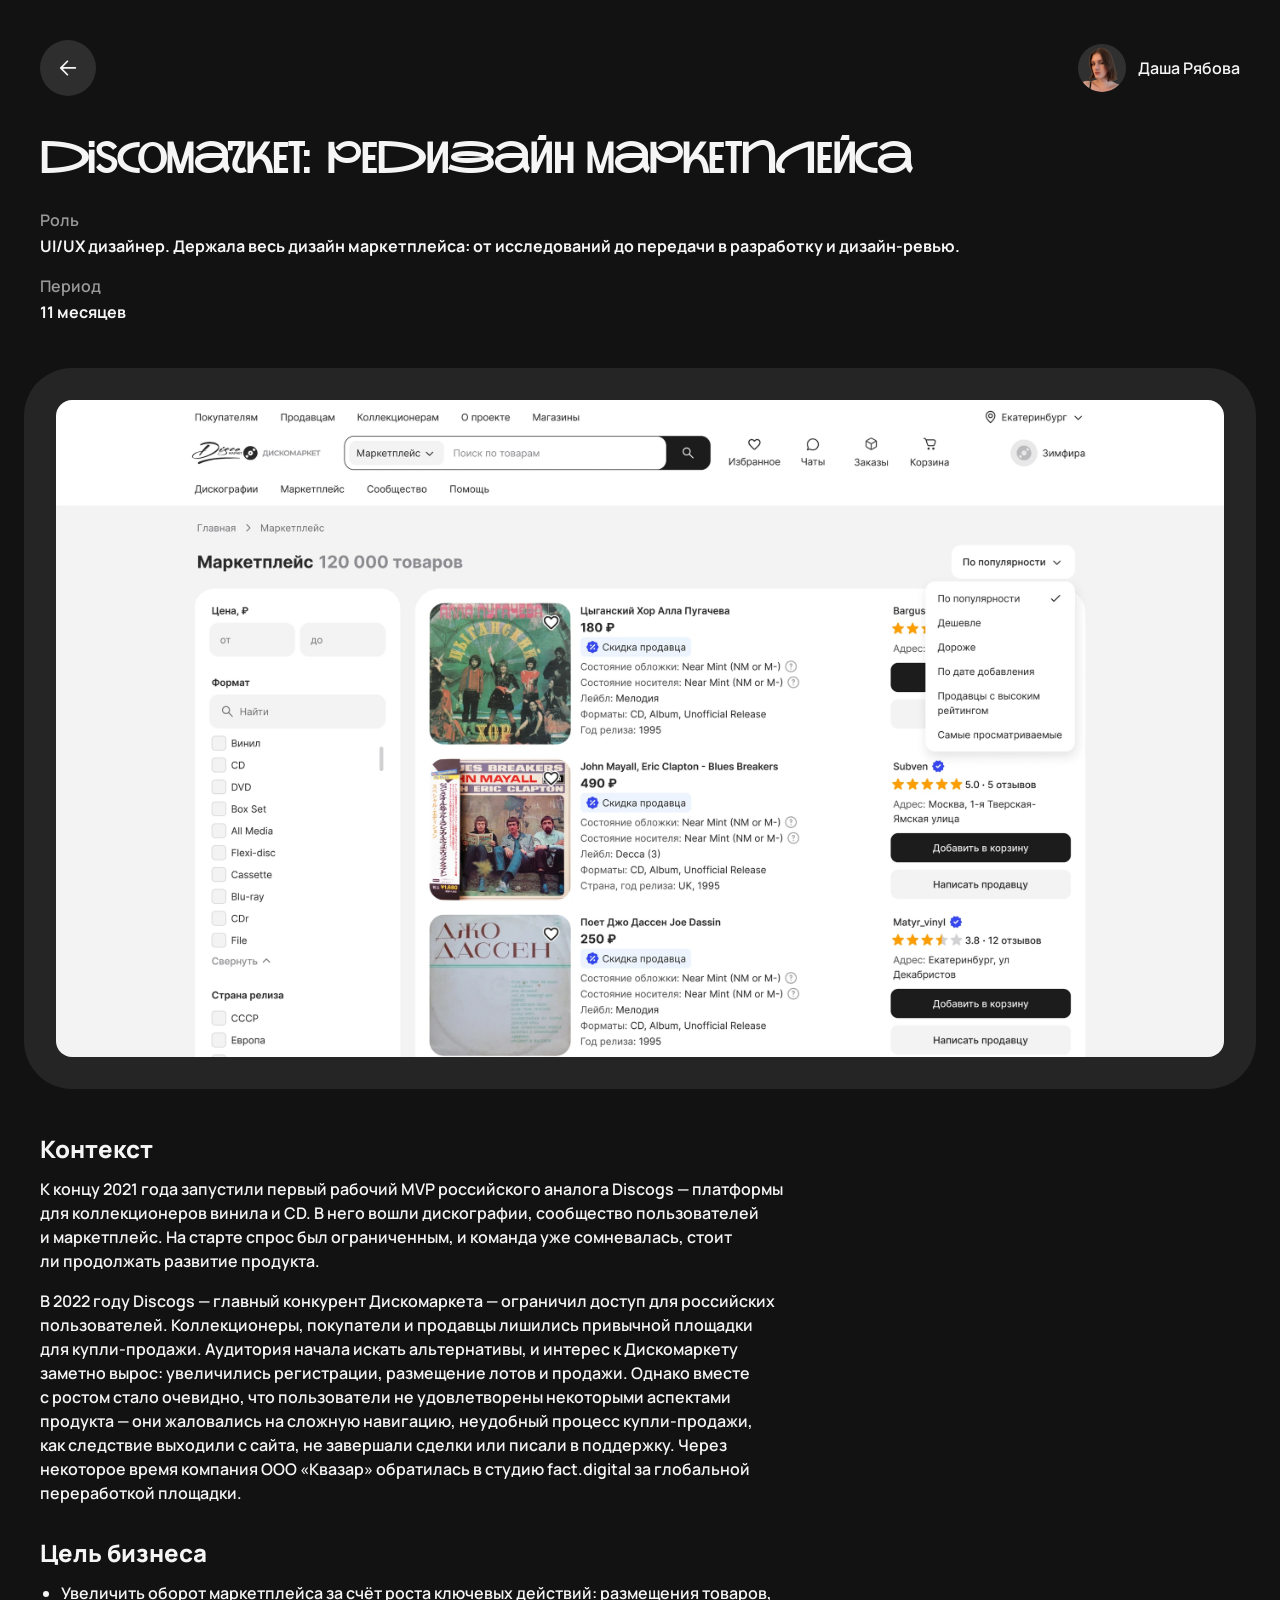
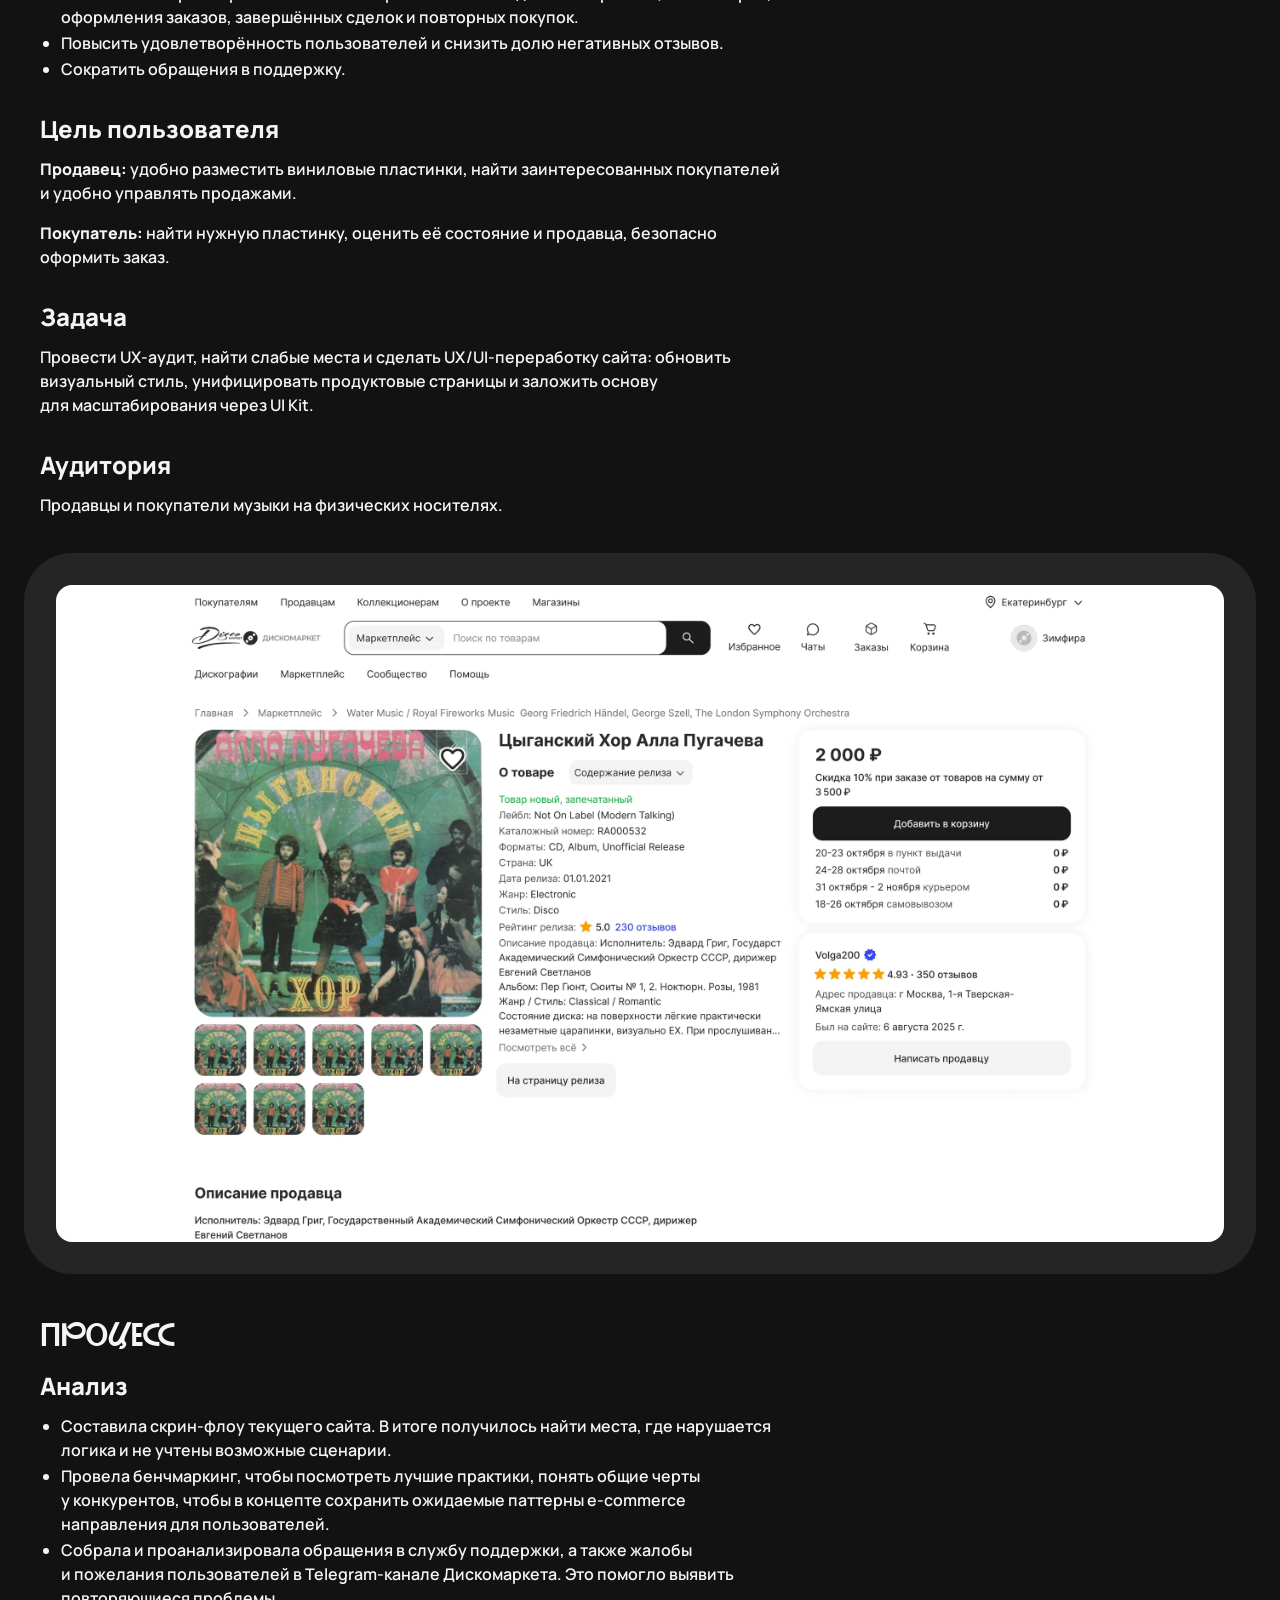
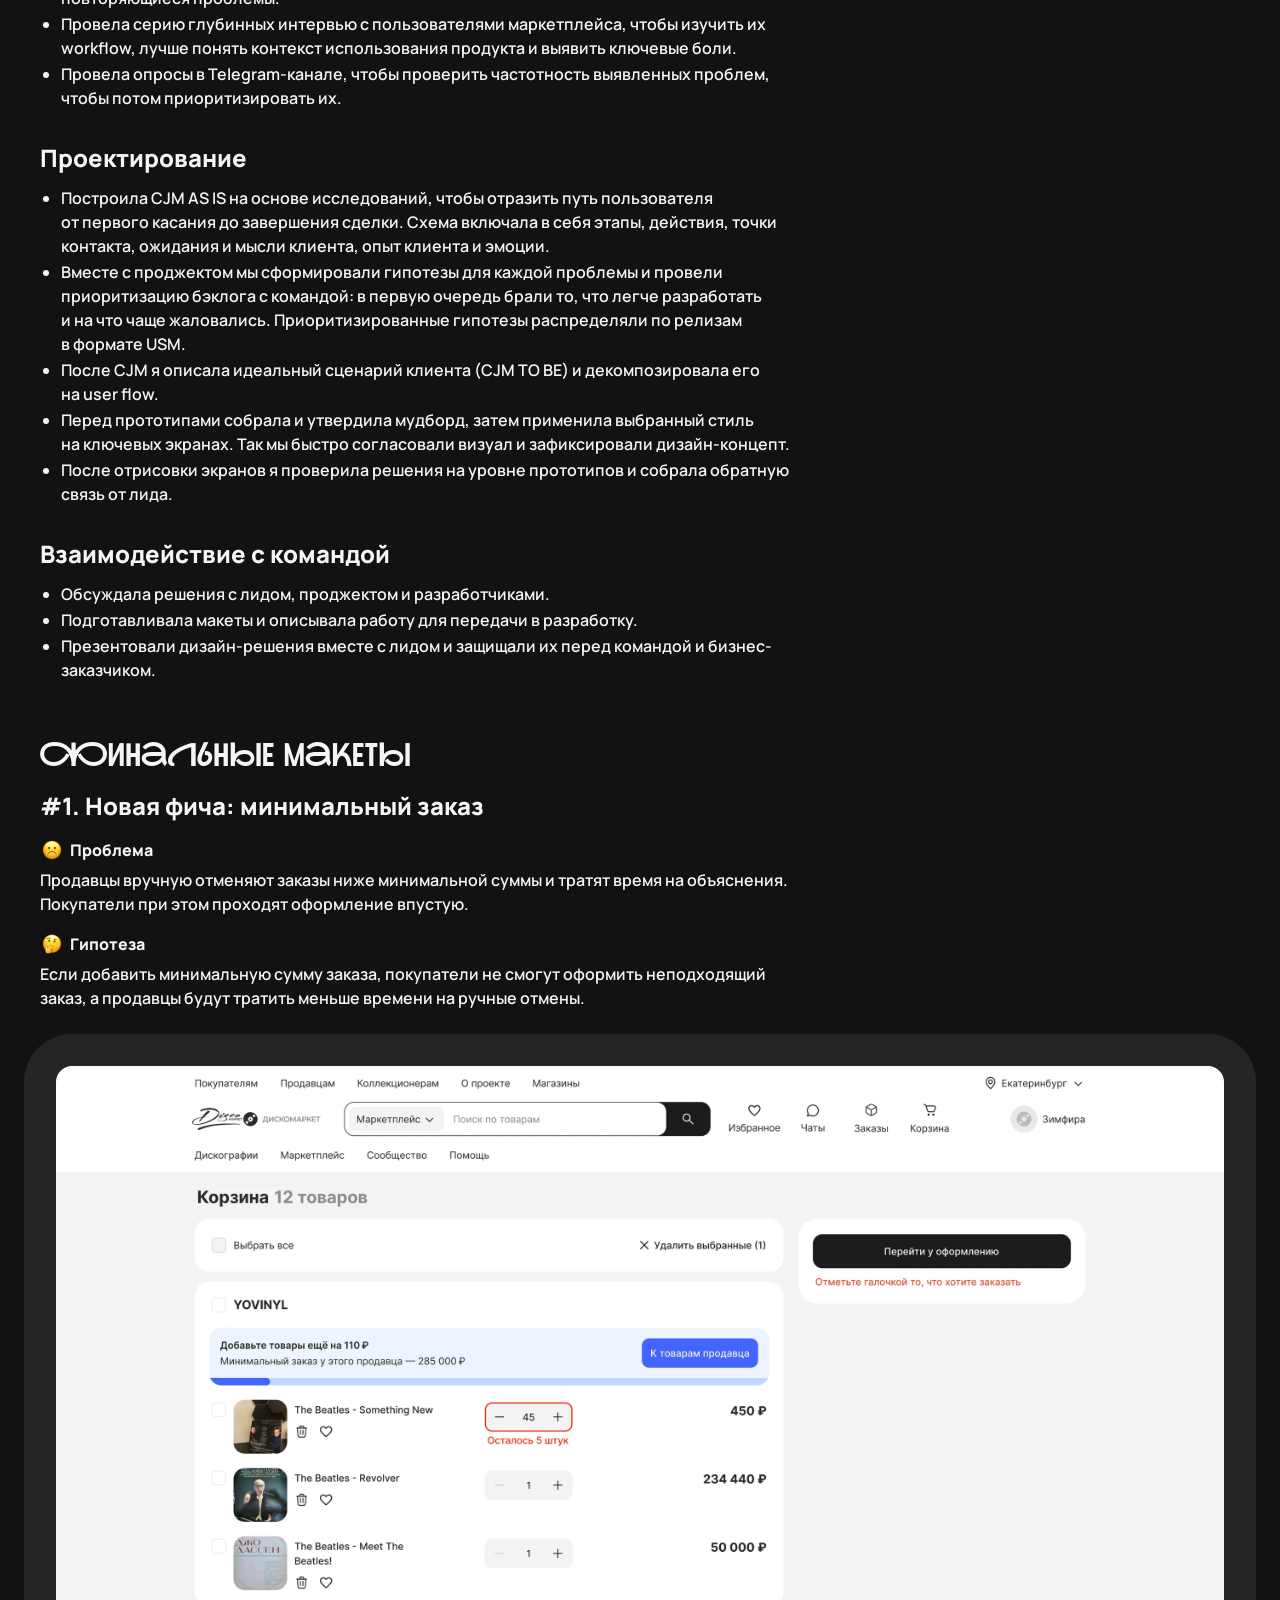
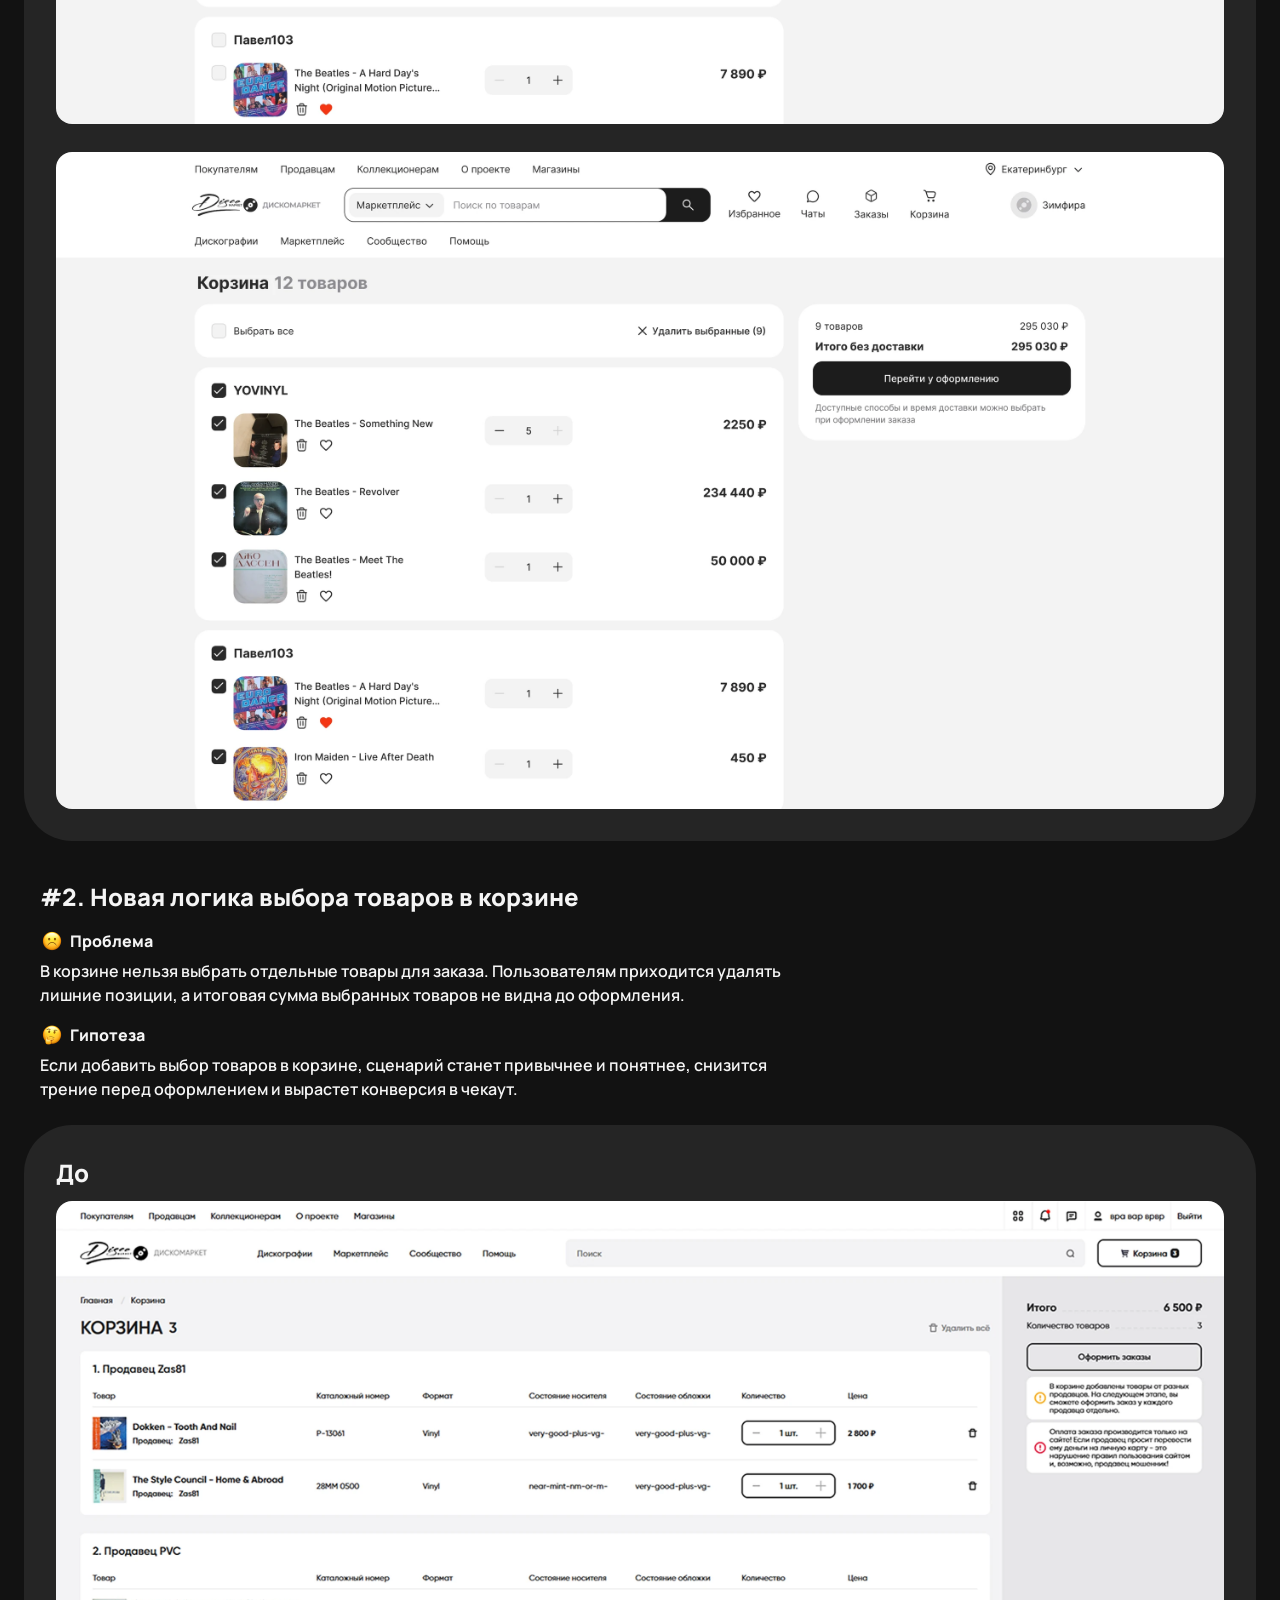
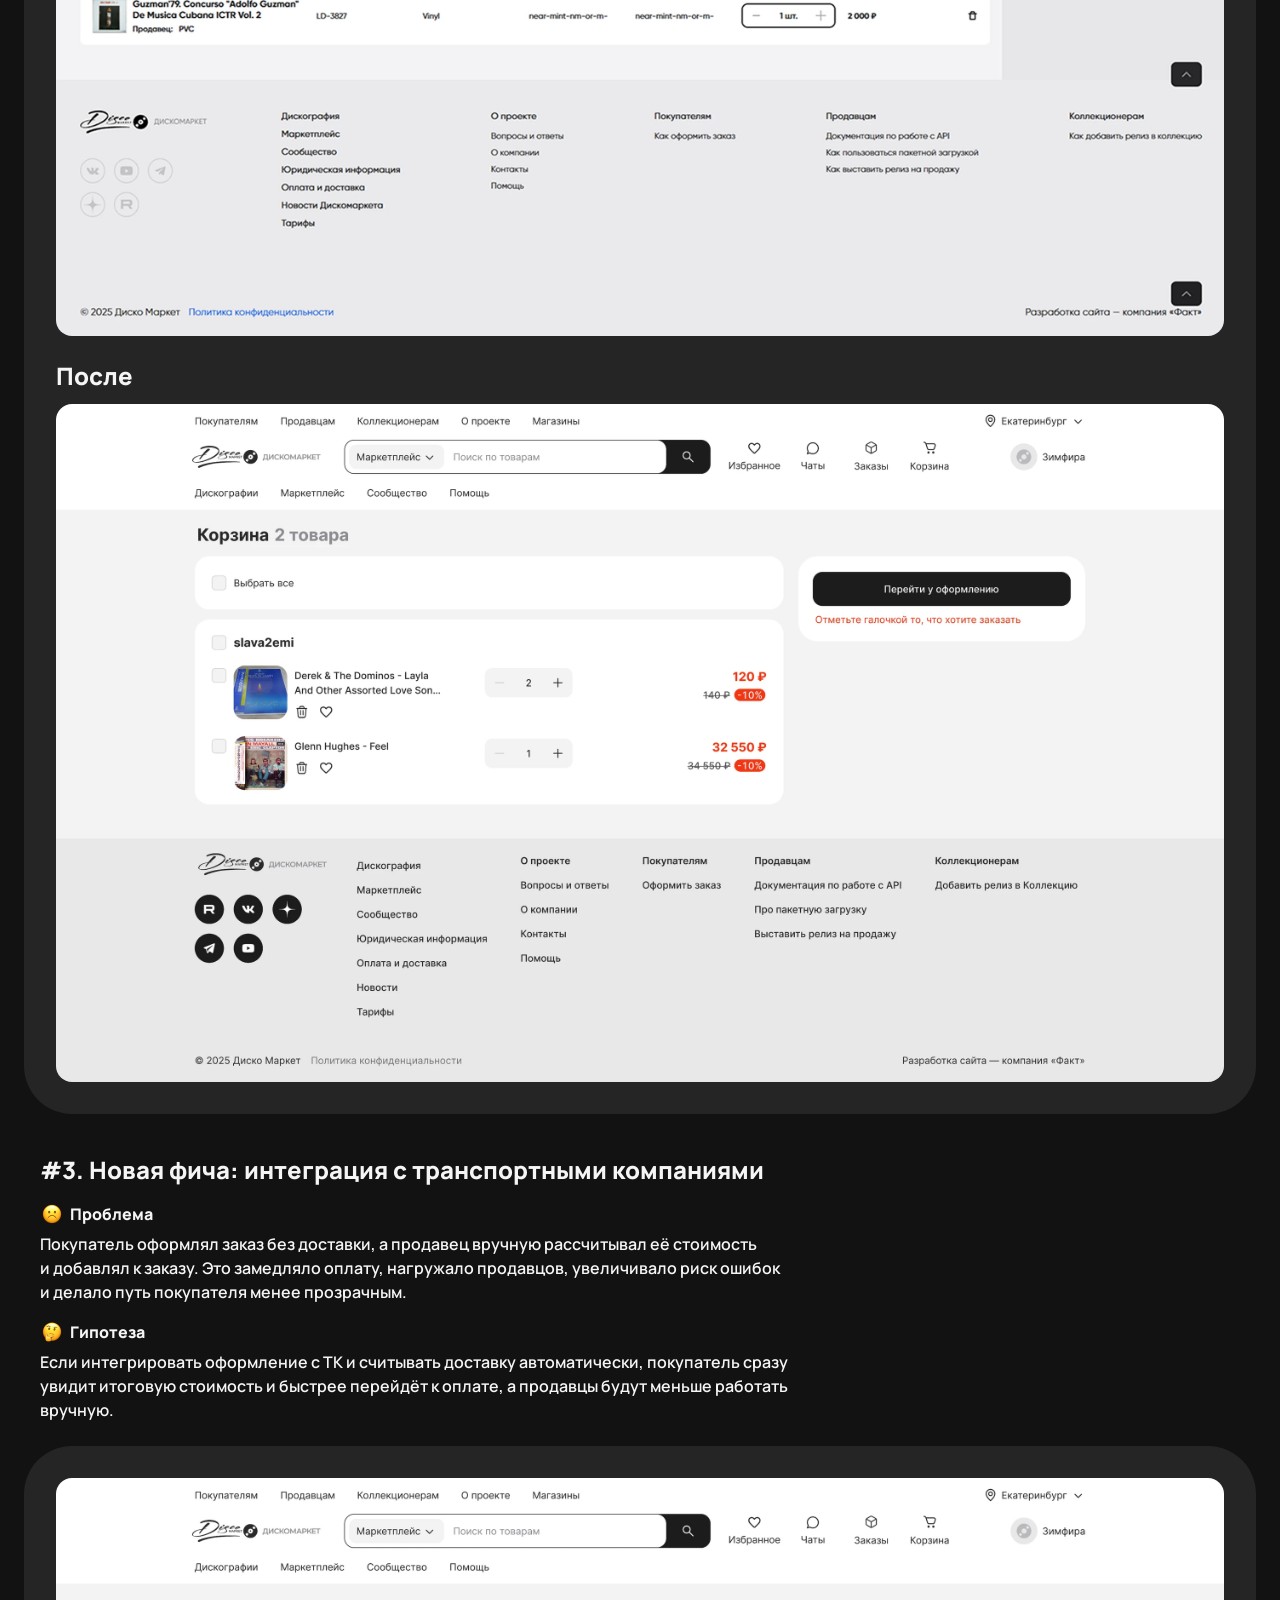
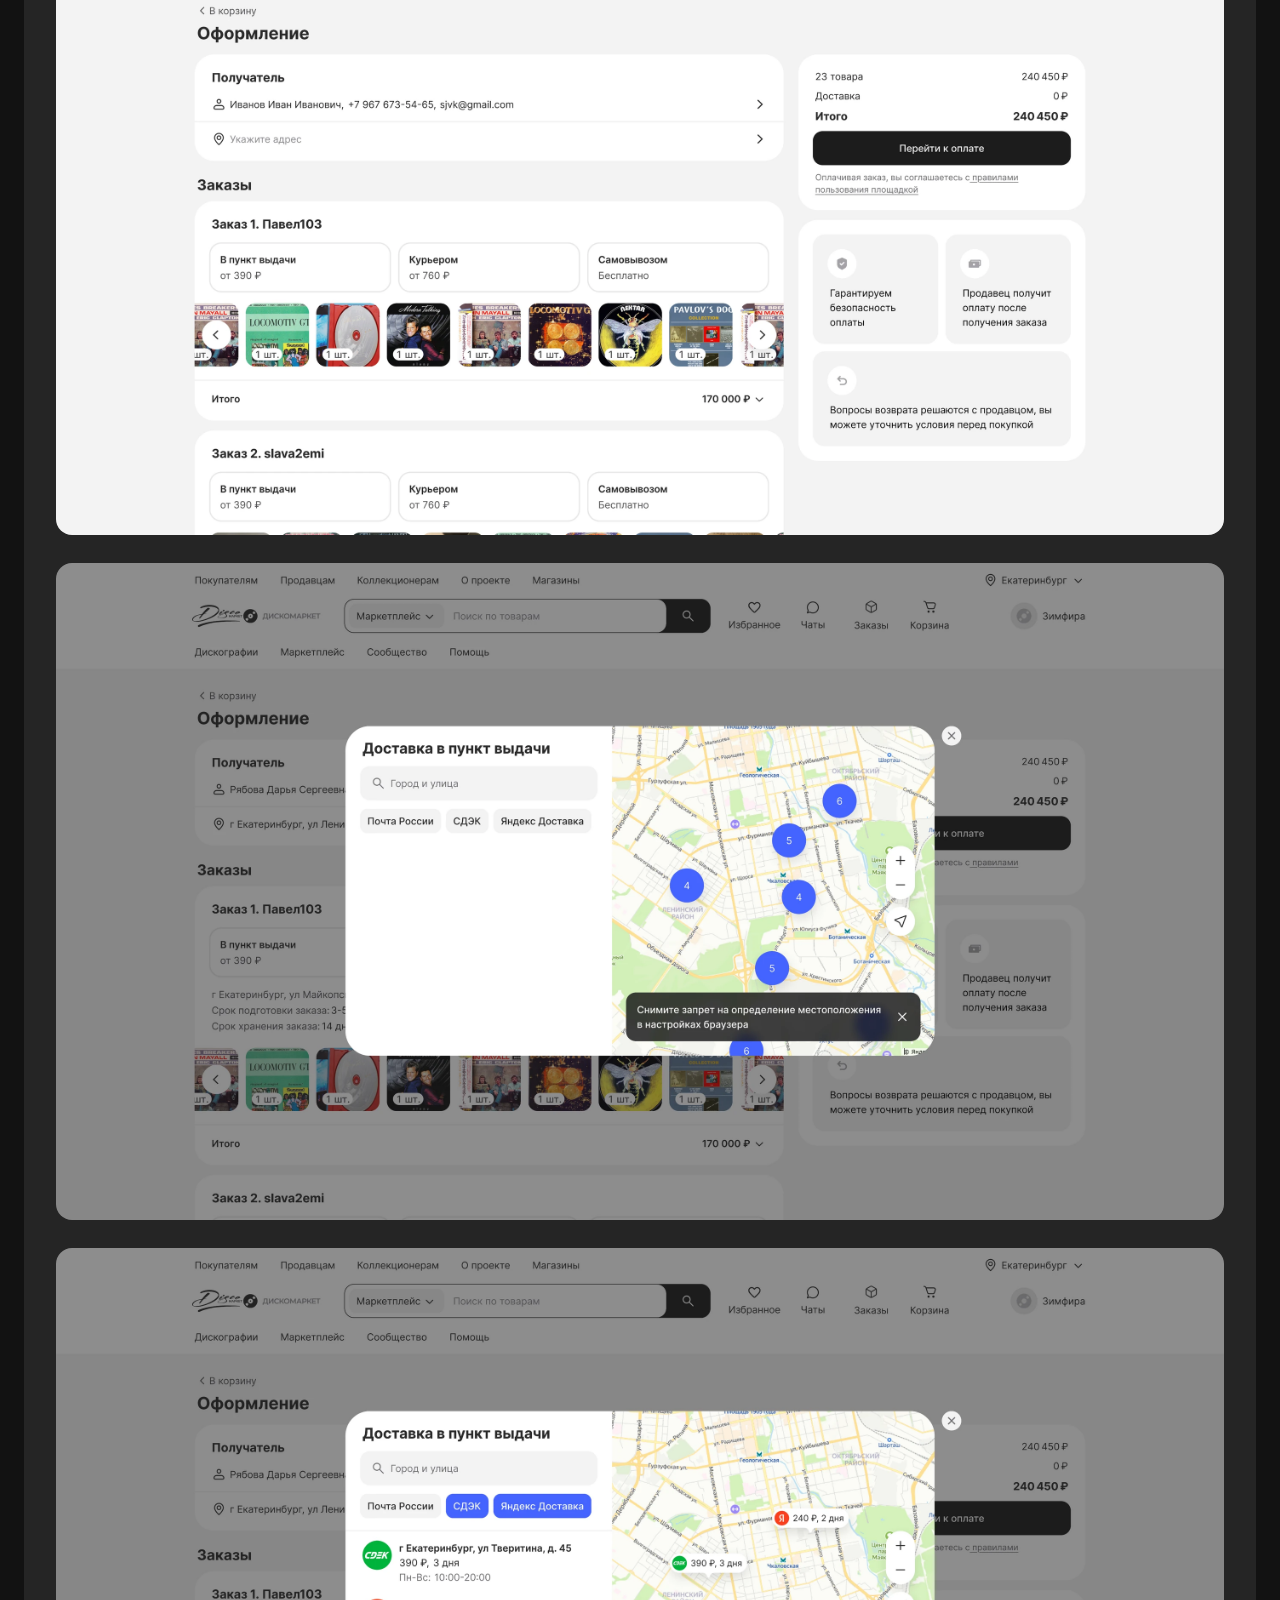
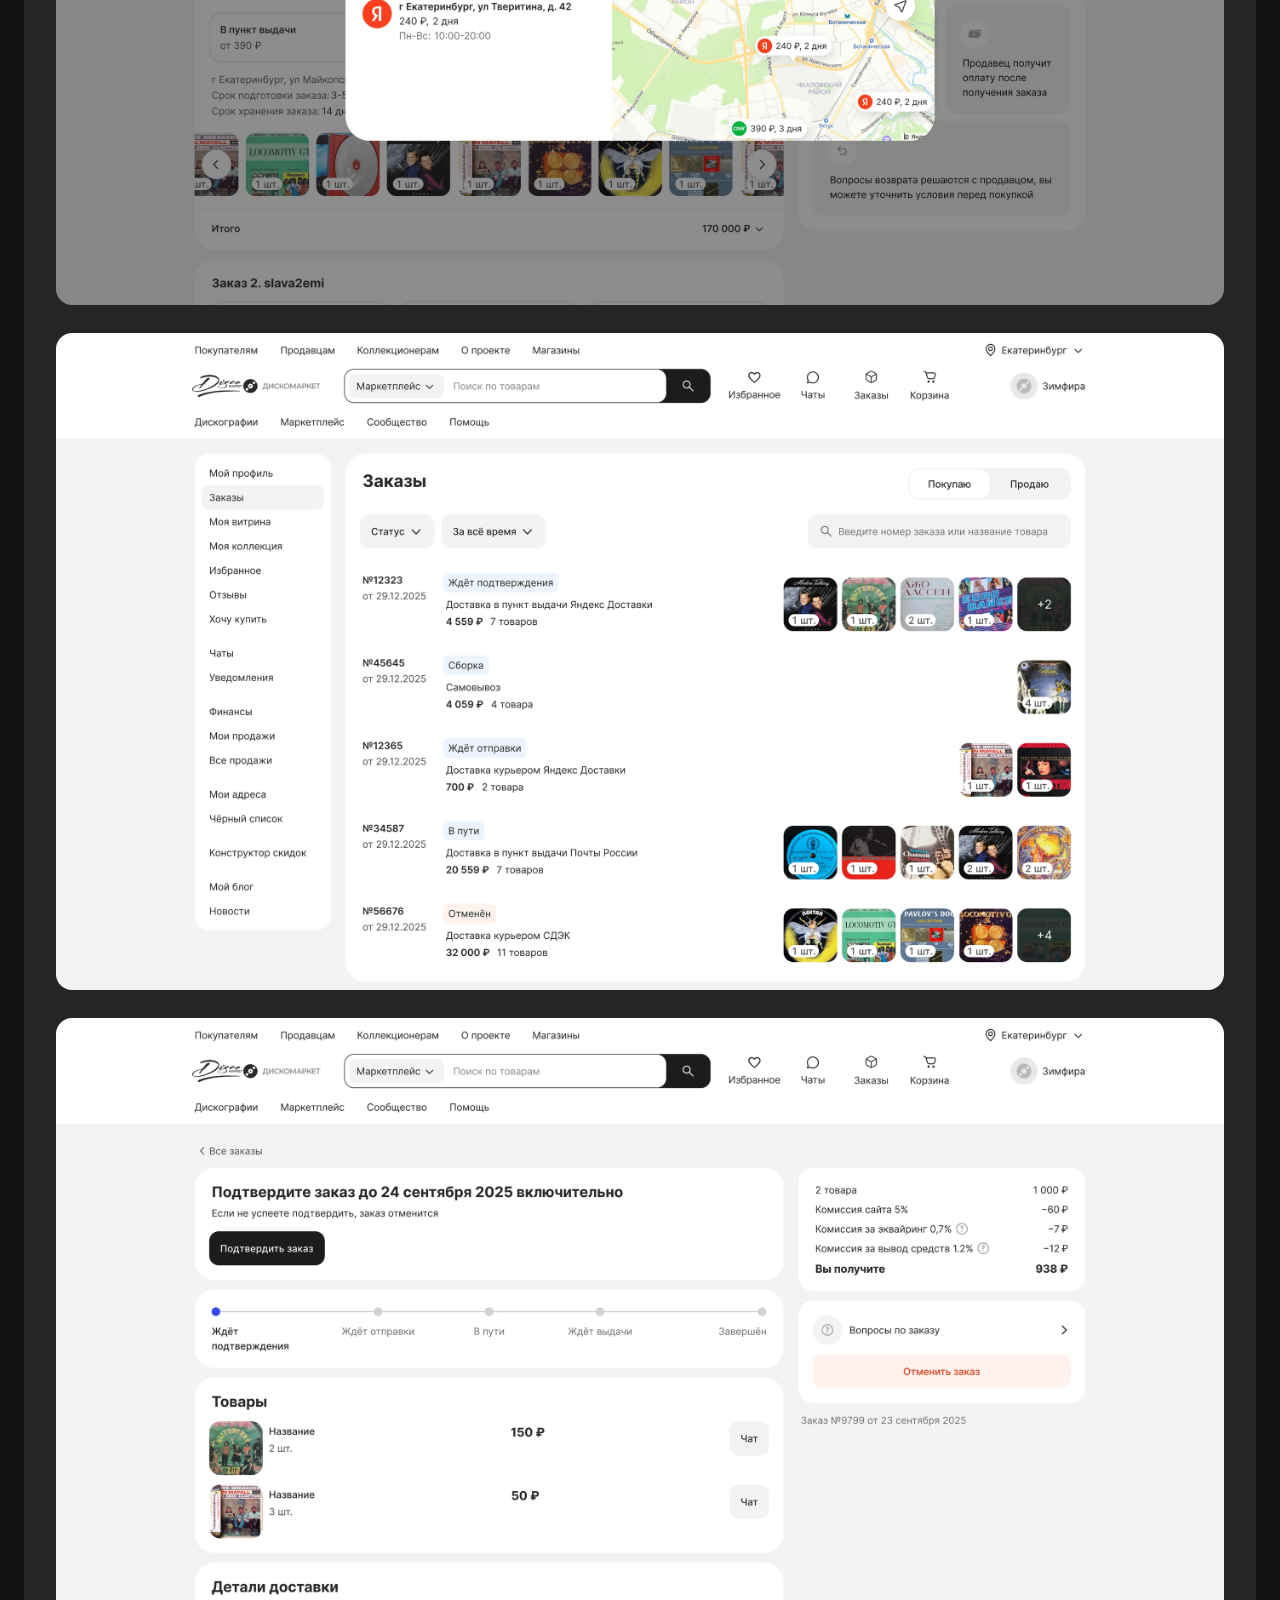
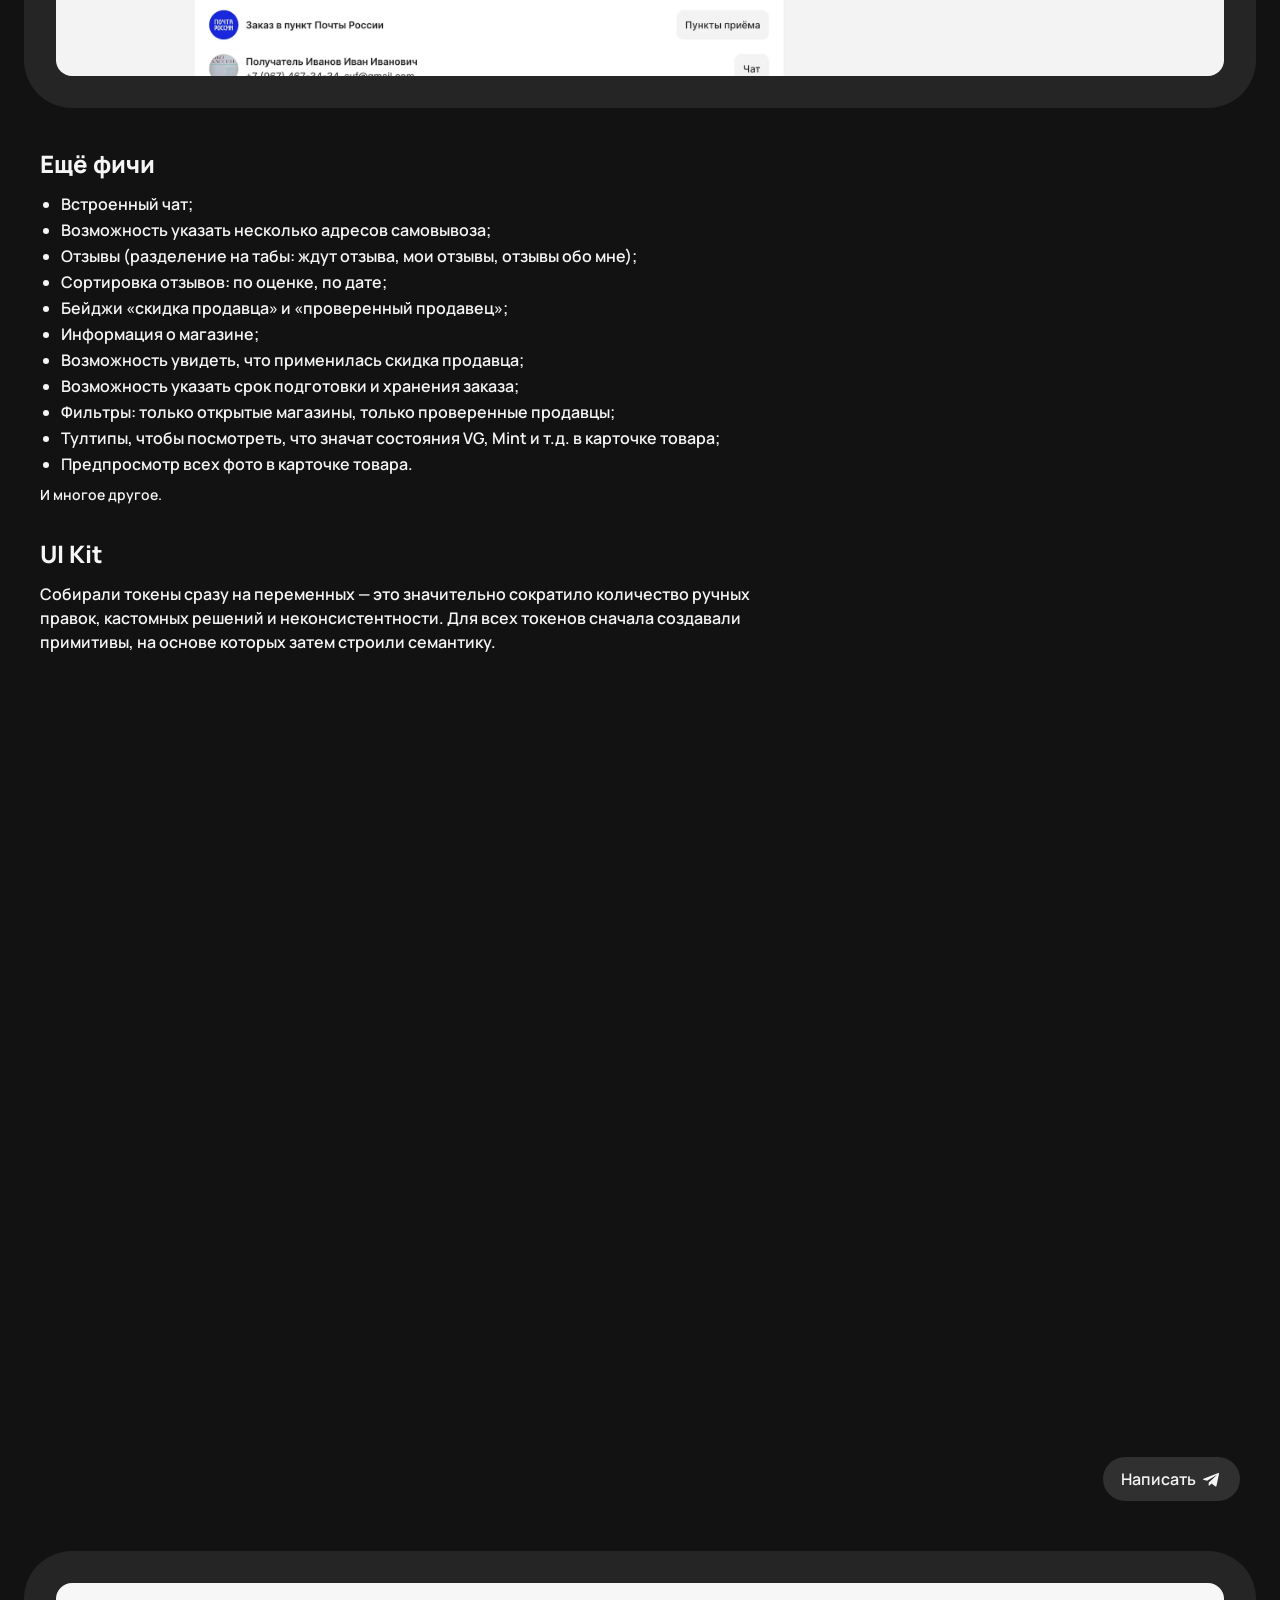
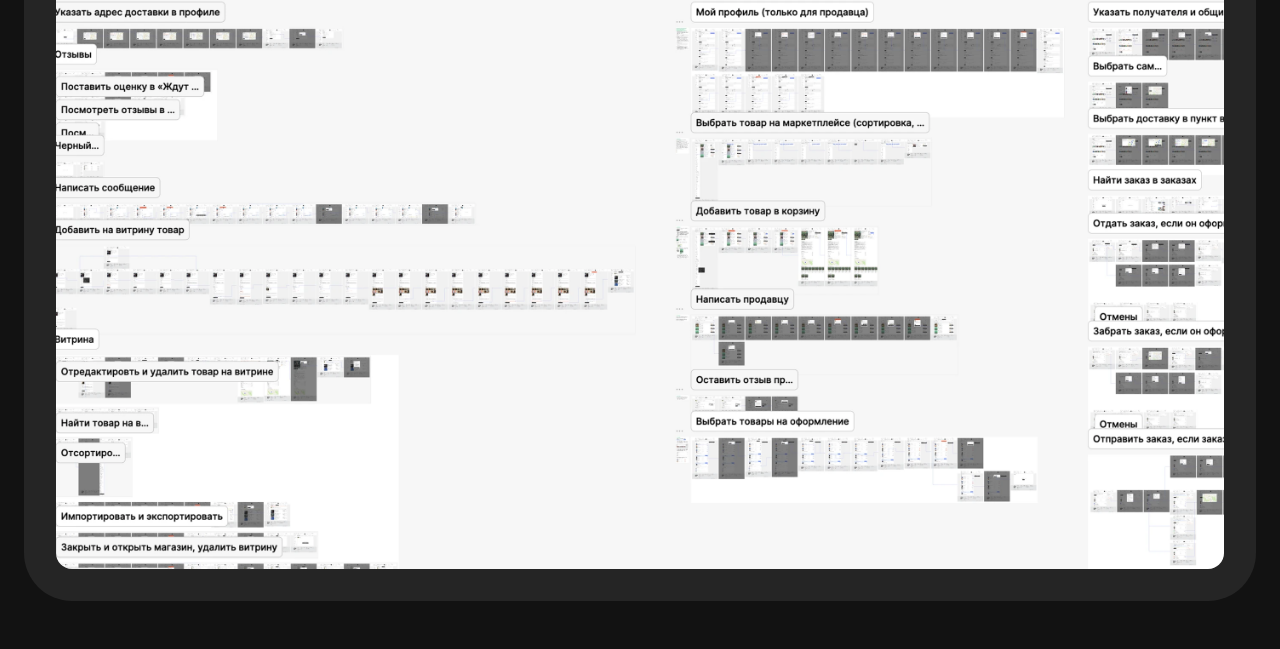
==== commit 4f1314ca: "Remove Результаты block from Discomarket case" ====
--- a/cases/discomarket.html
+++ b/cases/discomarket.html
@@ -230,11 +230,6 @@
       </div>
     </div>
 
-    <!-- ============ Результаты ============ -->
-    <h3 class="case-h3">Результаты</h3>
-    <p class="case-p">После переработки мы опубликовали форму и пользователи положительно оценили обновлённый интерфейс. Многие отметили, что интерфейс стал чище, компактнее и удобнее.</p>
-    <p class="case-p">Однако в первый месяц начали появляться жалобы на технические ошибки в новой версии. На момент моего ухода команда приняла решение временно откатить изменения и сфокусироваться на стабилизации переработки.</p>
-
     <!-- ============ Outro ============ -->
     <div class="case-outro-wrap">
       <p class="case-outro">Буду рада подробнее рассказать о кейсе на собеседовании</p>
--- a/css/style.css
+++ b/css/style.css
@@ -242,12 +242,12 @@
   font-size: 16px;
   line-height: 24px;
   font-weight: 600;
-  transition: color .2s ease, transform .15s ease;
+  transition: background-color .15s ease, transform .15s ease;
 }
 @media (hover: hover) {
-  .menu__resume.chip:hover { color: rgba(245, 245, 245, 0.6); }
-}
-.menu__resume.chip:active { color: rgba(245, 245, 245, 0.4); transform: scale(0.97); }
+  .menu__resume.chip:hover { background: #404040; }
+}
+.menu__resume.chip:active { background: #525252; transform: scale(0.97); }
 .menu__resume.chip[aria-disabled="true"] { color: var(--text-dim); pointer-events: none; opacity: .7; }
 
 
@@ -1296,12 +1296,12 @@
     font-size: 16px;
     line-height: 24px;
     font-weight: 600;
-    transition: color .2s ease, transform .15s ease;
+    transition: background-color .15s ease, transform .15s ease;
   }
   @media (hover: hover) {
-    .header-nav__resume.chip:hover { color: rgba(245, 245, 245, 0.6); }
-  }
-  .header-nav__resume.chip:active { color: rgba(245, 245, 245, 0.4); transform: scale(0.97); }
+    .header-nav__resume.chip:hover { background: #404040; }
+  }
+  .header-nav__resume.chip:active { background: #525252; transform: scale(0.97); }
   .header-nav__resume.chip[aria-disabled="true"] { color: var(--text-dim); pointer-events: none; opacity: .7; }
 
 
@@ -1743,7 +1743,7 @@
   .header-nav__resume.chip {
     align-self: flex-start;
     margin: 10px 0 0;
-    padding: 10px 16px;
+    padding: 10px 16px 10px 22px;
     gap: 4px;
   }
 
@@ -1867,20 +1867,14 @@
     background: var(--chip);
     border-radius: var(--radius-chip);
   }
+  /* Figma 1093:28779: row 1 — натуральной высоты (лейбл ломается на 2 строки
+     по ширине ячейки), row 2 — фиксированно 102px. */
   .metrics-row + .metrics-row {
-    min-height: 102px;
-    height: 102px;
-  }
-  /* Обе плашки метрик одинаковой высоты 102 */
-  .metrics-row,
-  .metrics-row:first-child,
-  .metrics-row:last-child,
-  .metrics-row:only-child {
     height: 102px;
     min-height: 102px;
   }
   .metric { min-width: 124px; }
-  .metric__label { max-width: none; }
+  .metric__label { max-width: none; width: 100%; }
   .metric__value { max-width: none; }
 
   /* ---------- UI шоты ---------- */
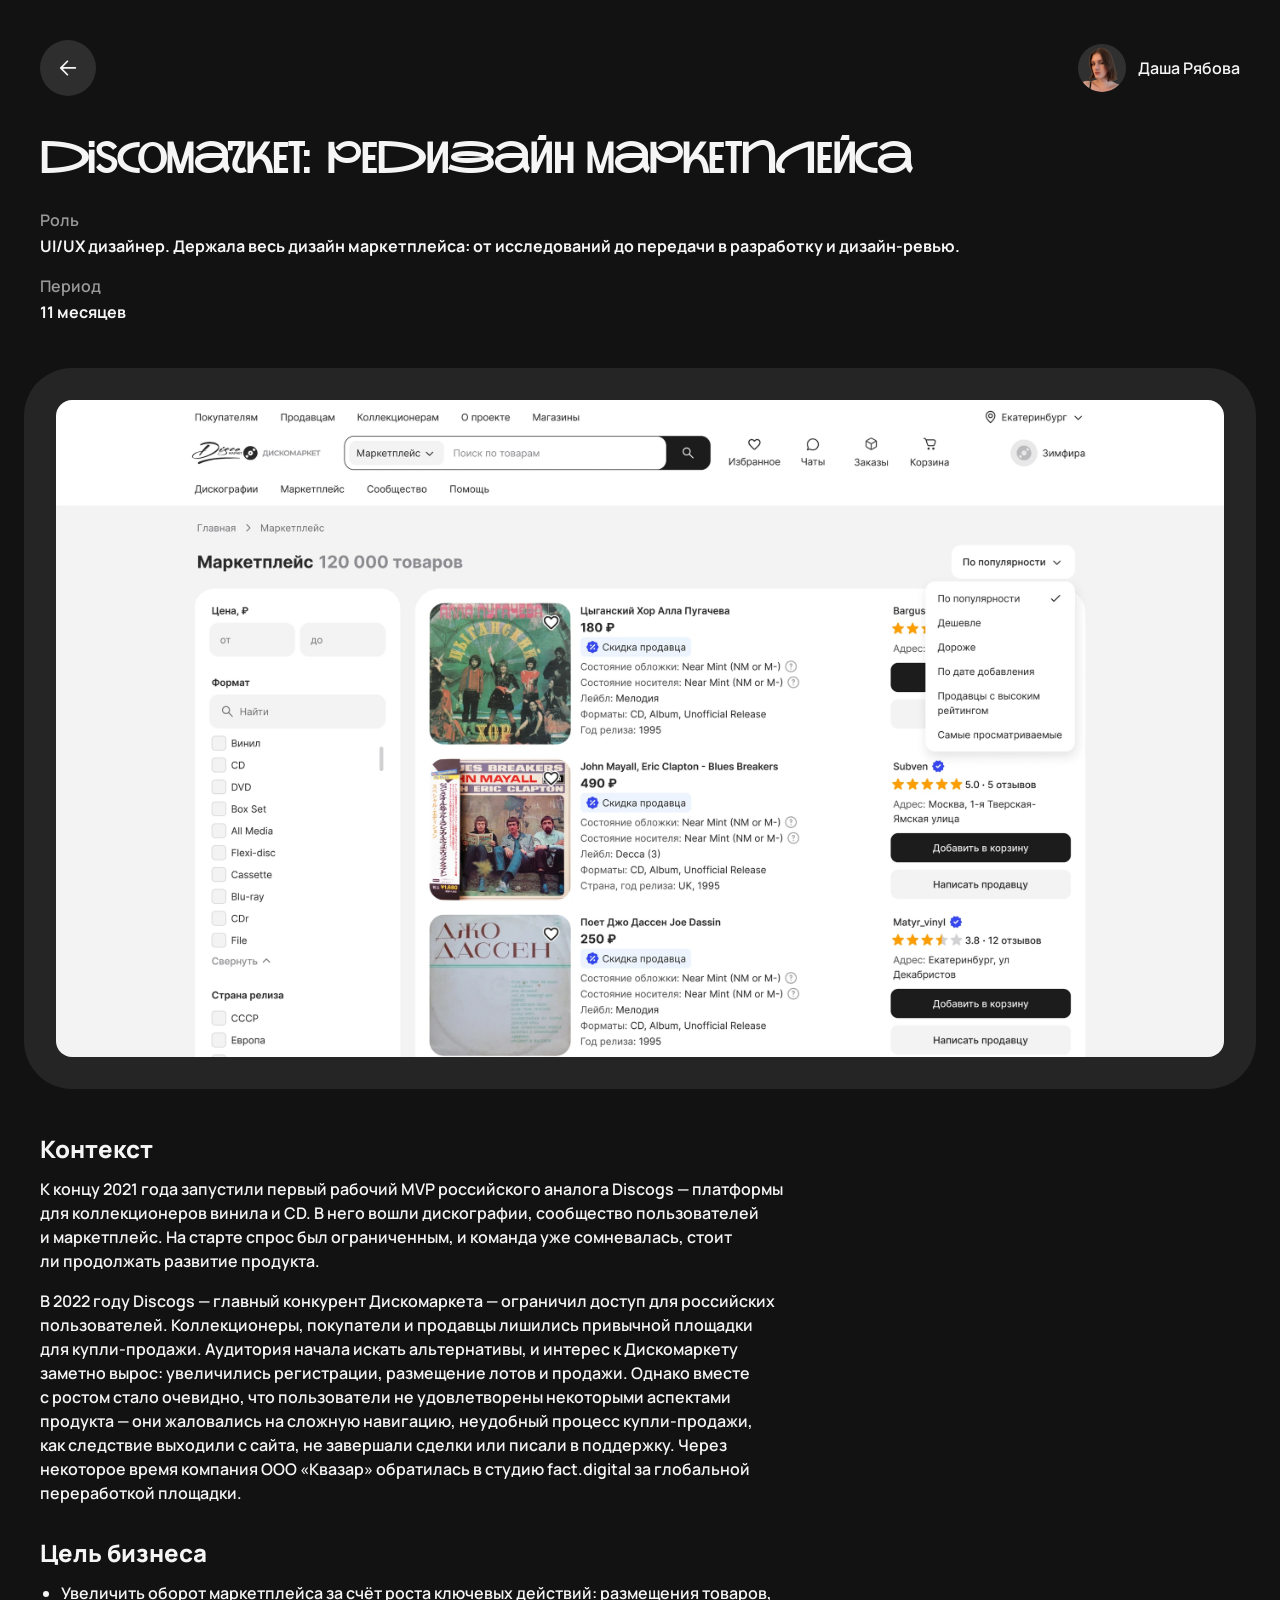
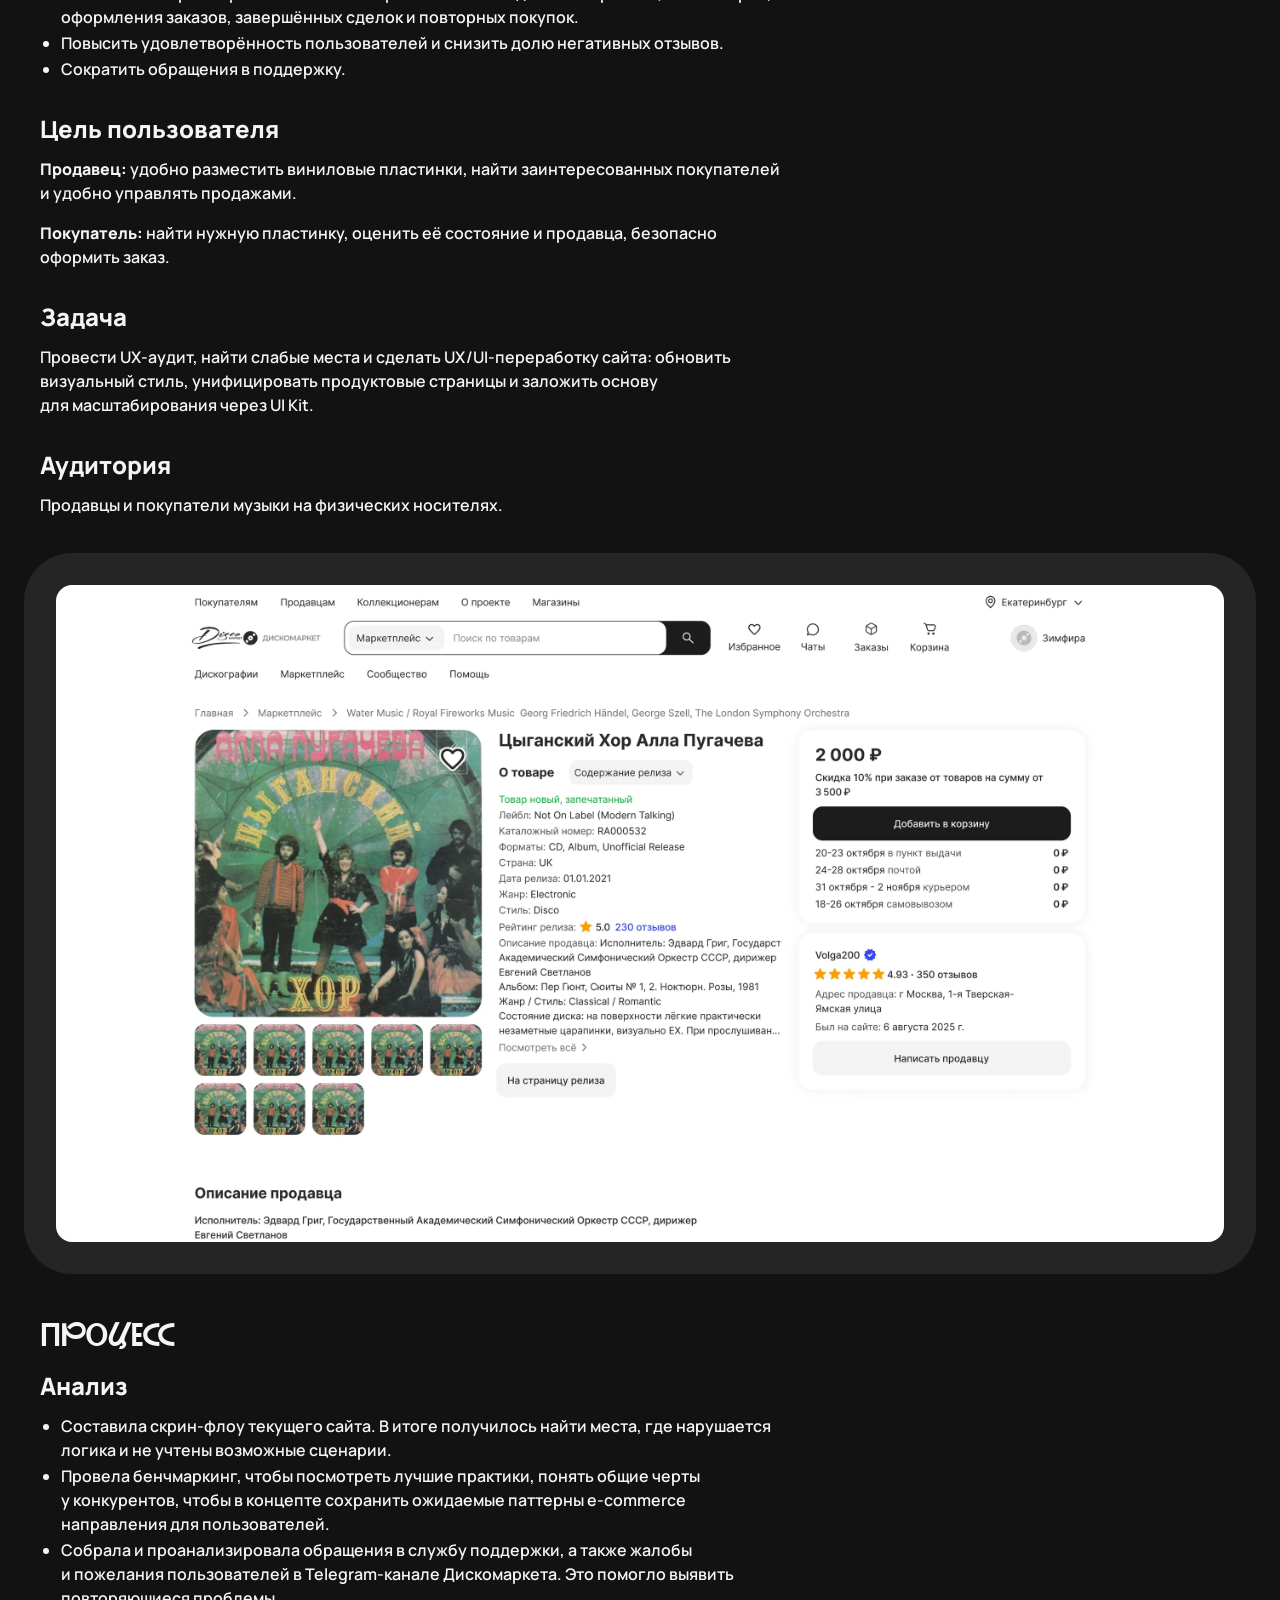
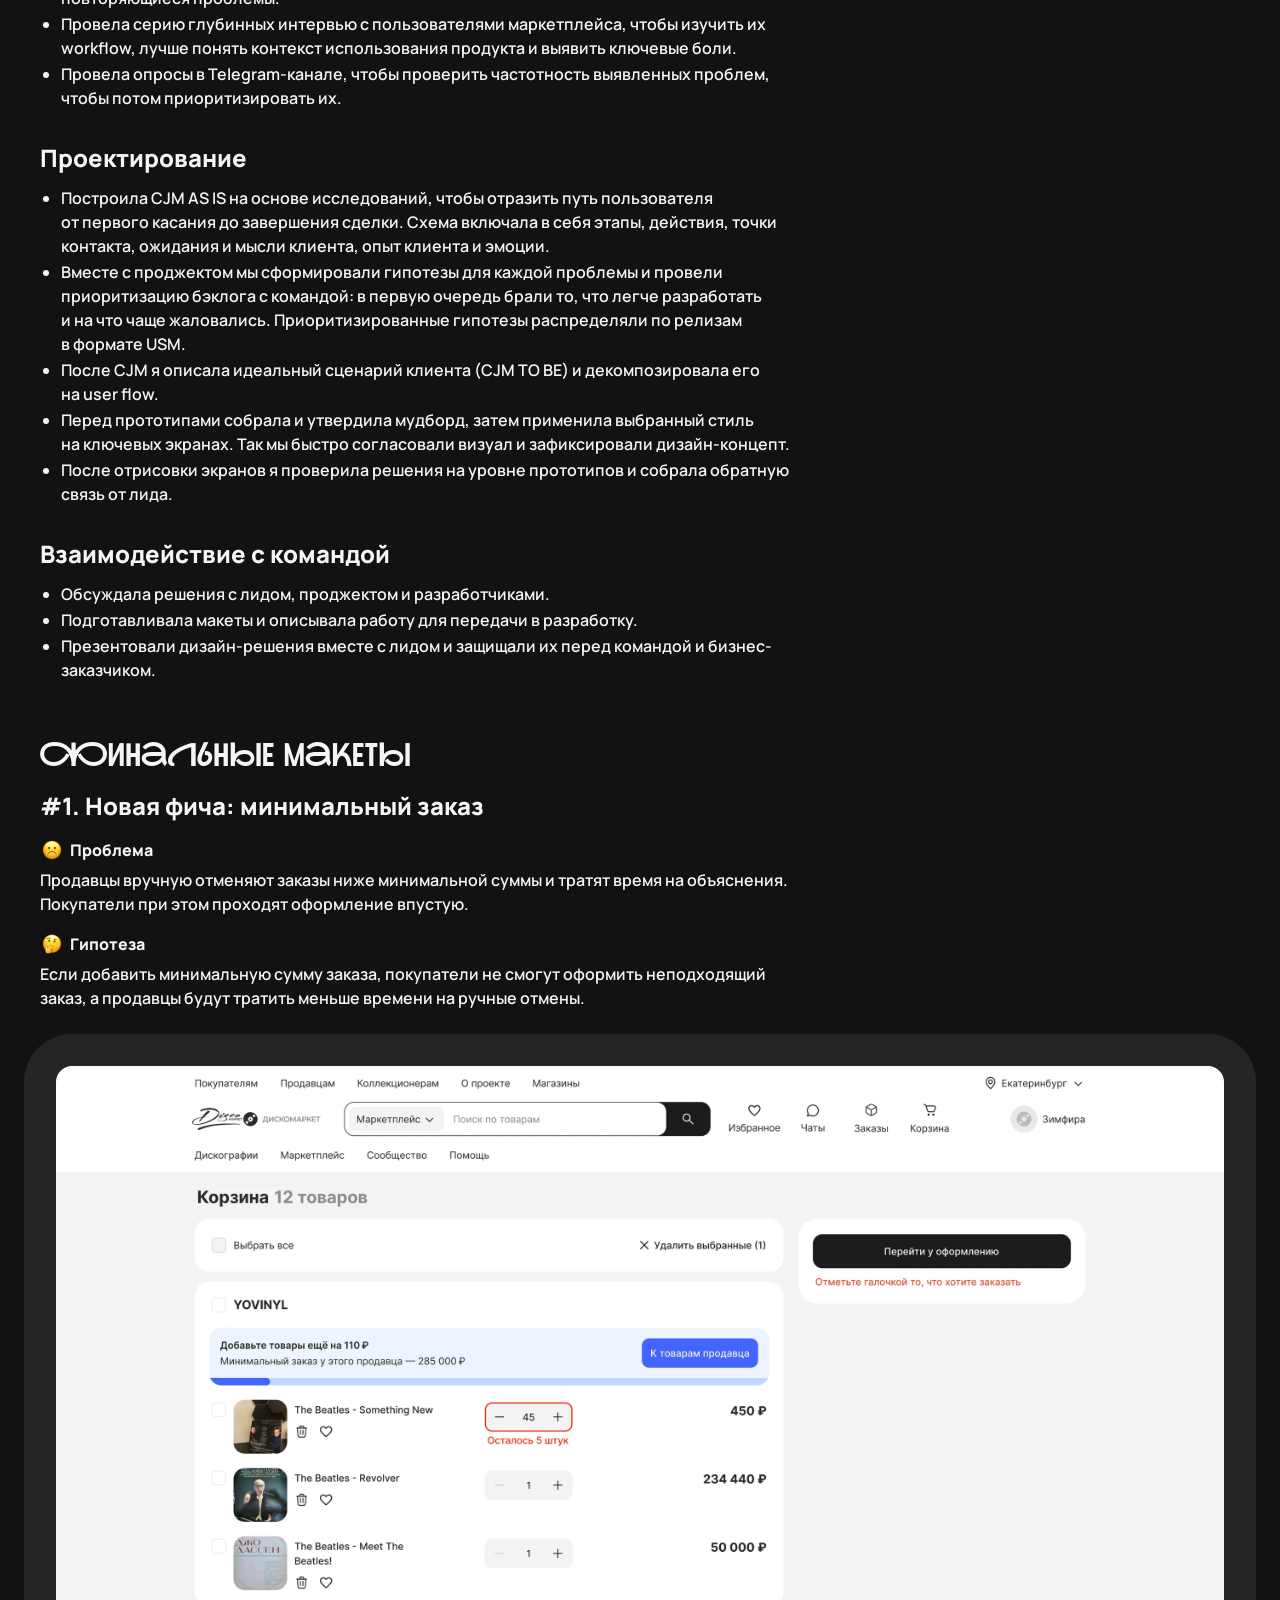
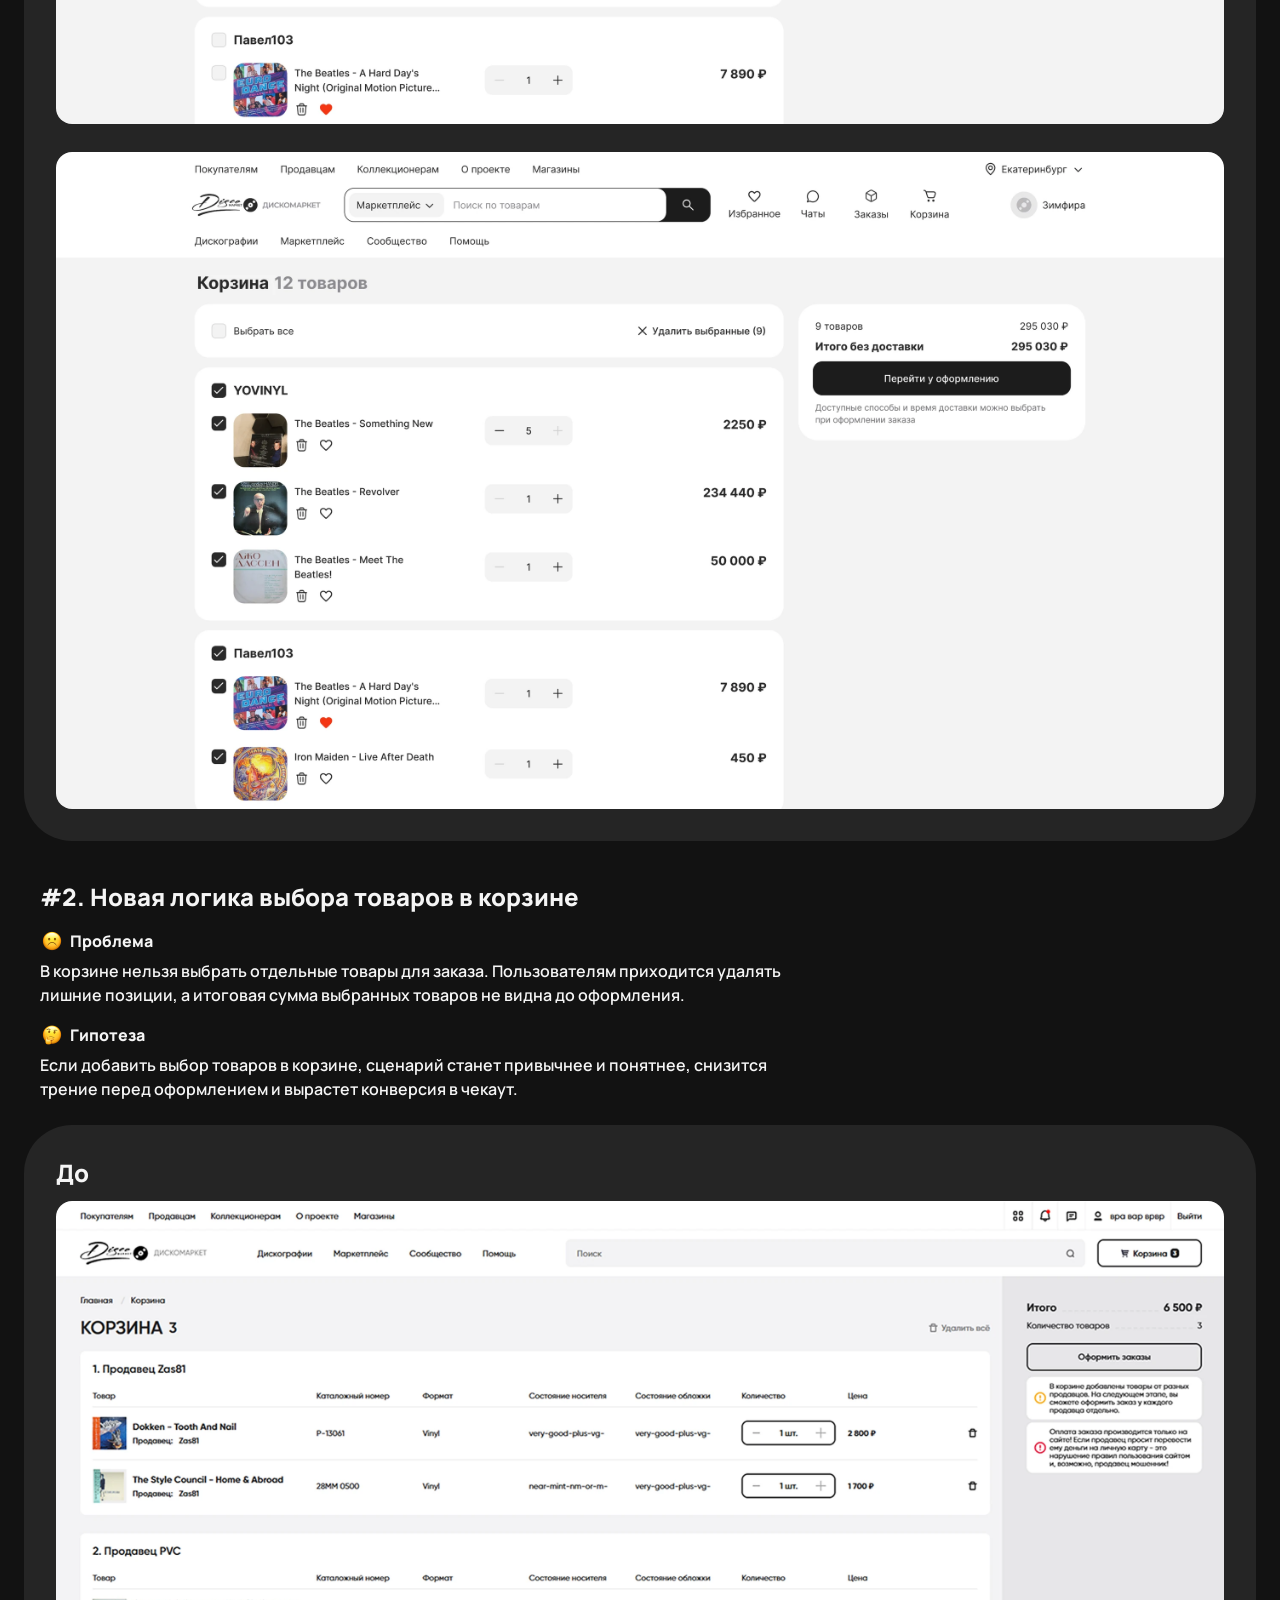
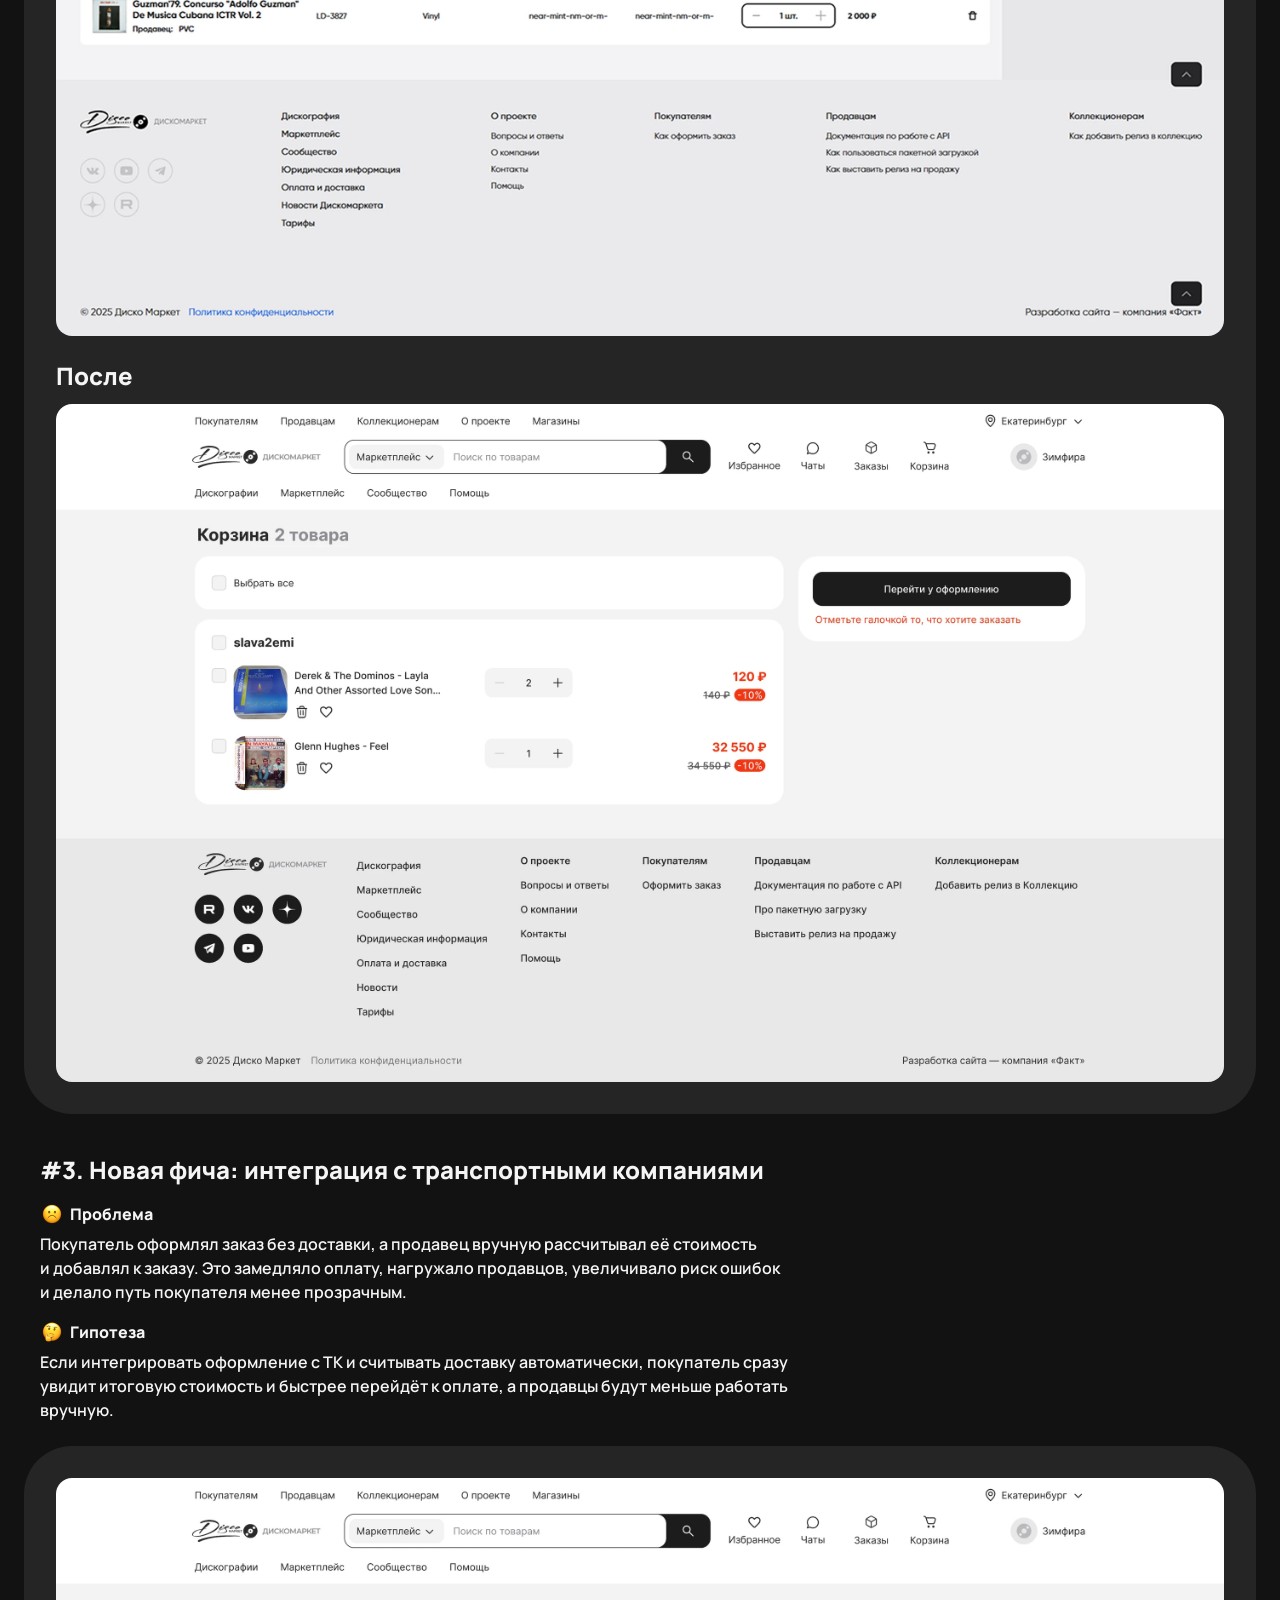
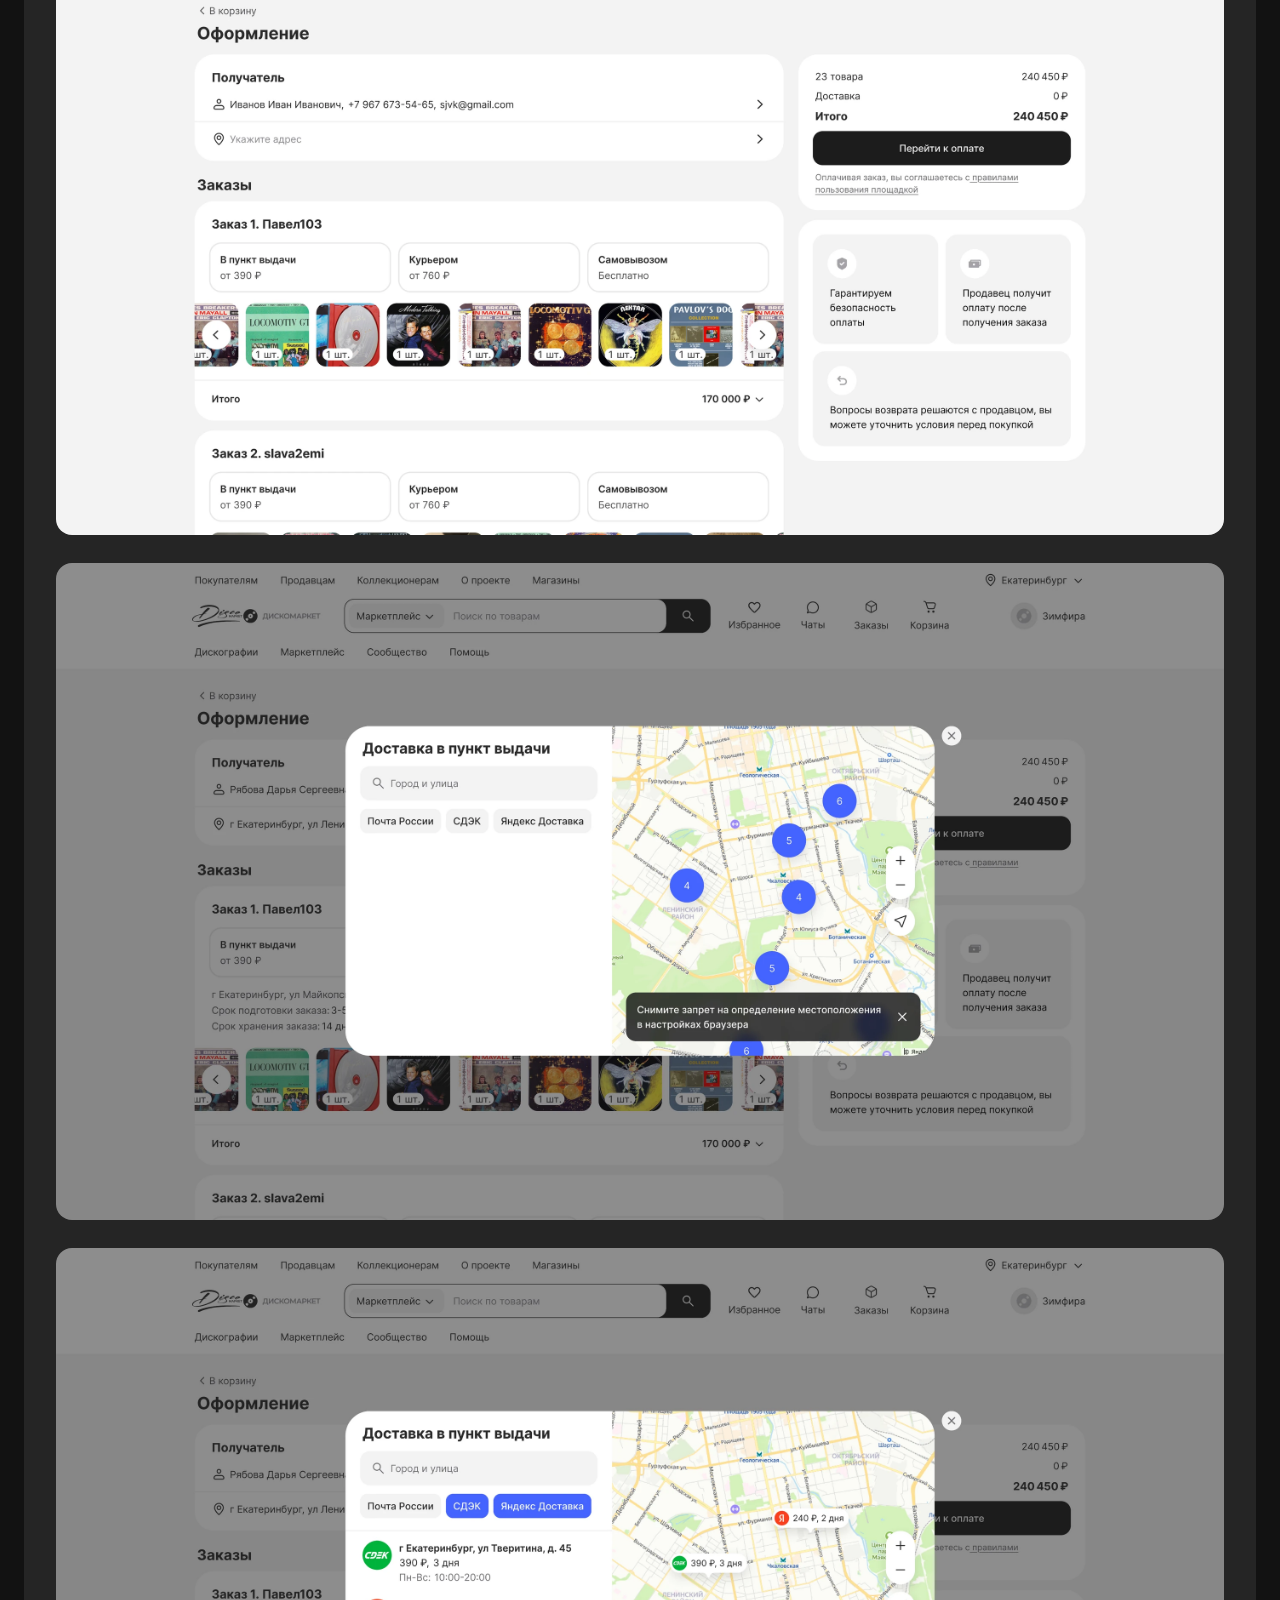
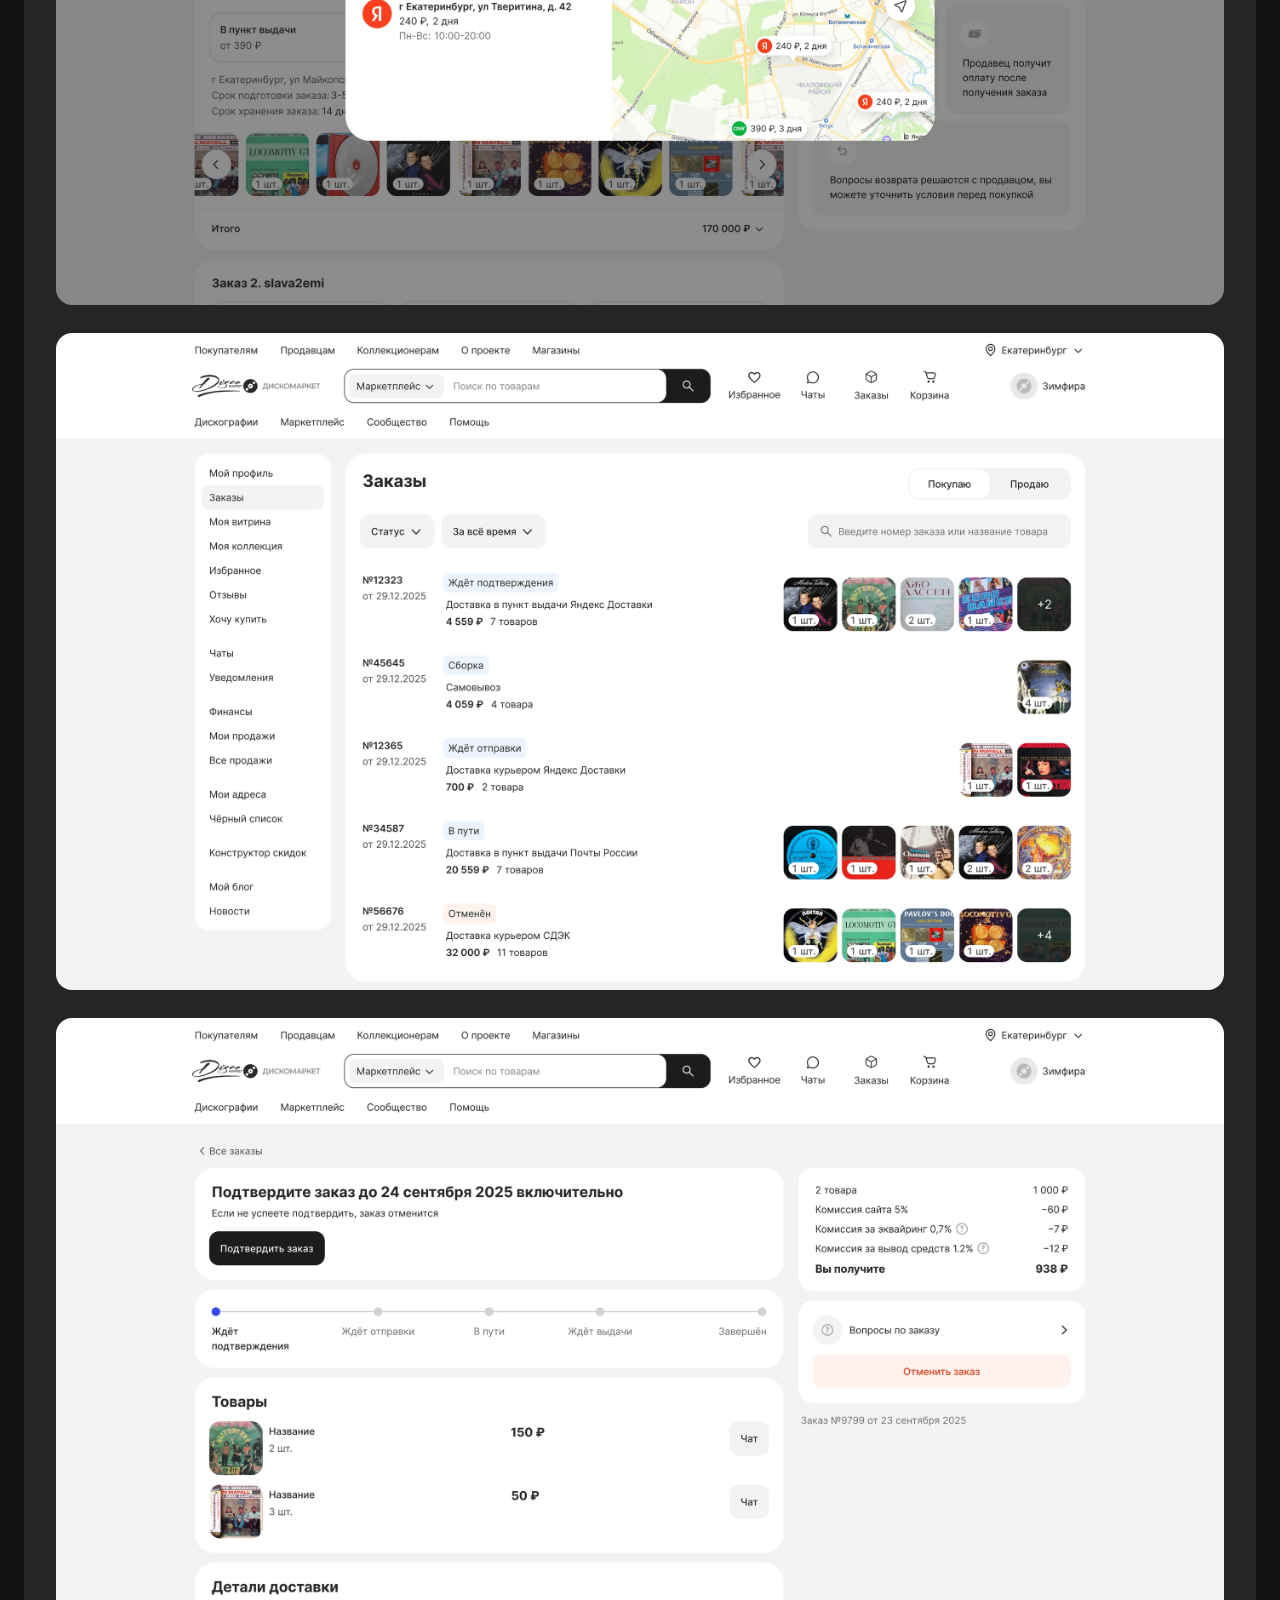
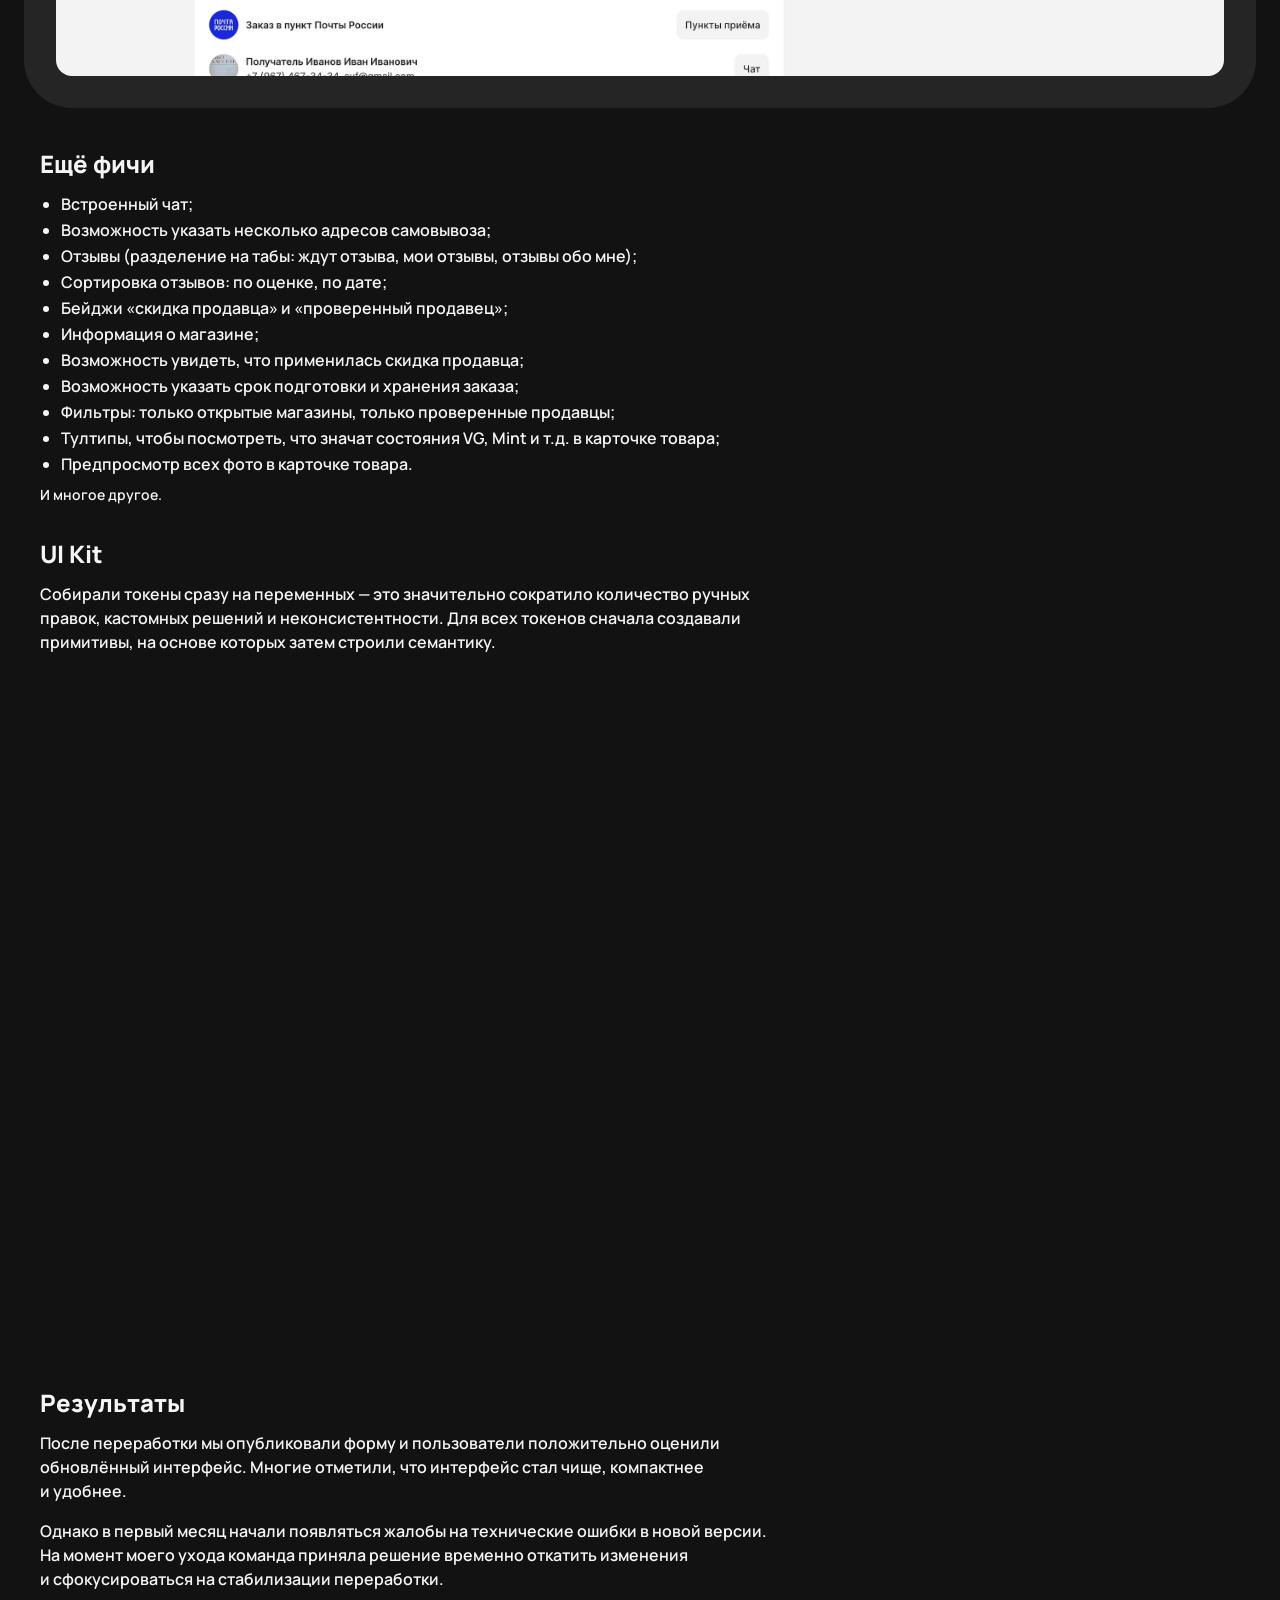
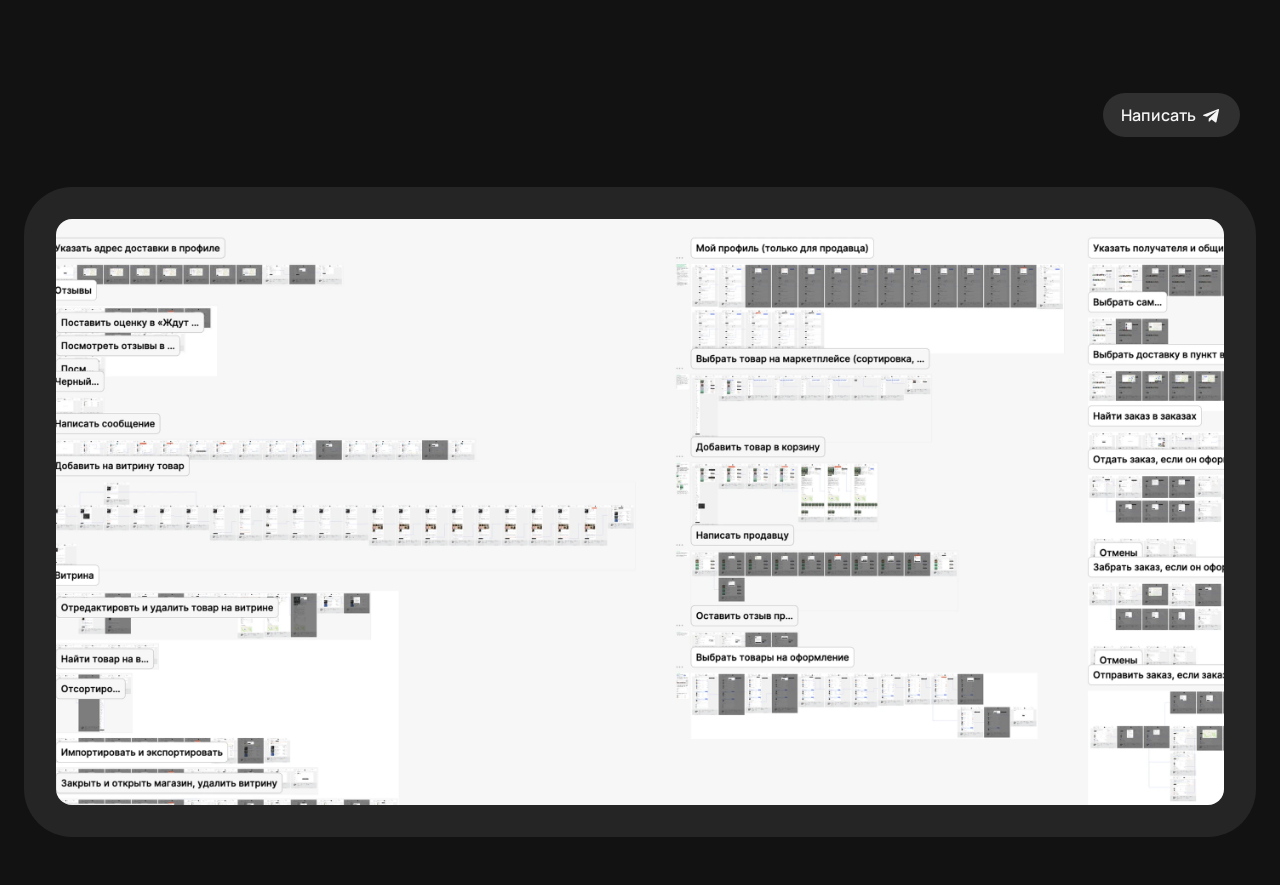
==== commit 04a3d323: "Revert "Remove Результаты block from Discomarket case" This reverts commit 4f1314ca28c952c96e91ee986" ====
--- a/cases/discomarket.html
+++ b/cases/discomarket.html
@@ -230,6 +230,11 @@
       </div>
     </div>
 
+    <!-- ============ Результаты ============ -->
+    <h3 class="case-h3">Результаты</h3>
+    <p class="case-p">После переработки мы опубликовали форму и пользователи положительно оценили обновлённый интерфейс. Многие отметили, что интерфейс стал чище, компактнее и удобнее.</p>
+    <p class="case-p">Однако в первый месяц начали появляться жалобы на технические ошибки в новой версии. На момент моего ухода команда приняла решение временно откатить изменения и сфокусироваться на стабилизации переработки.</p>
+
     <!-- ============ Outro ============ -->
     <div class="case-outro-wrap">
       <p class="case-outro">Буду рада подробнее рассказать о кейсе на собеседовании</p>
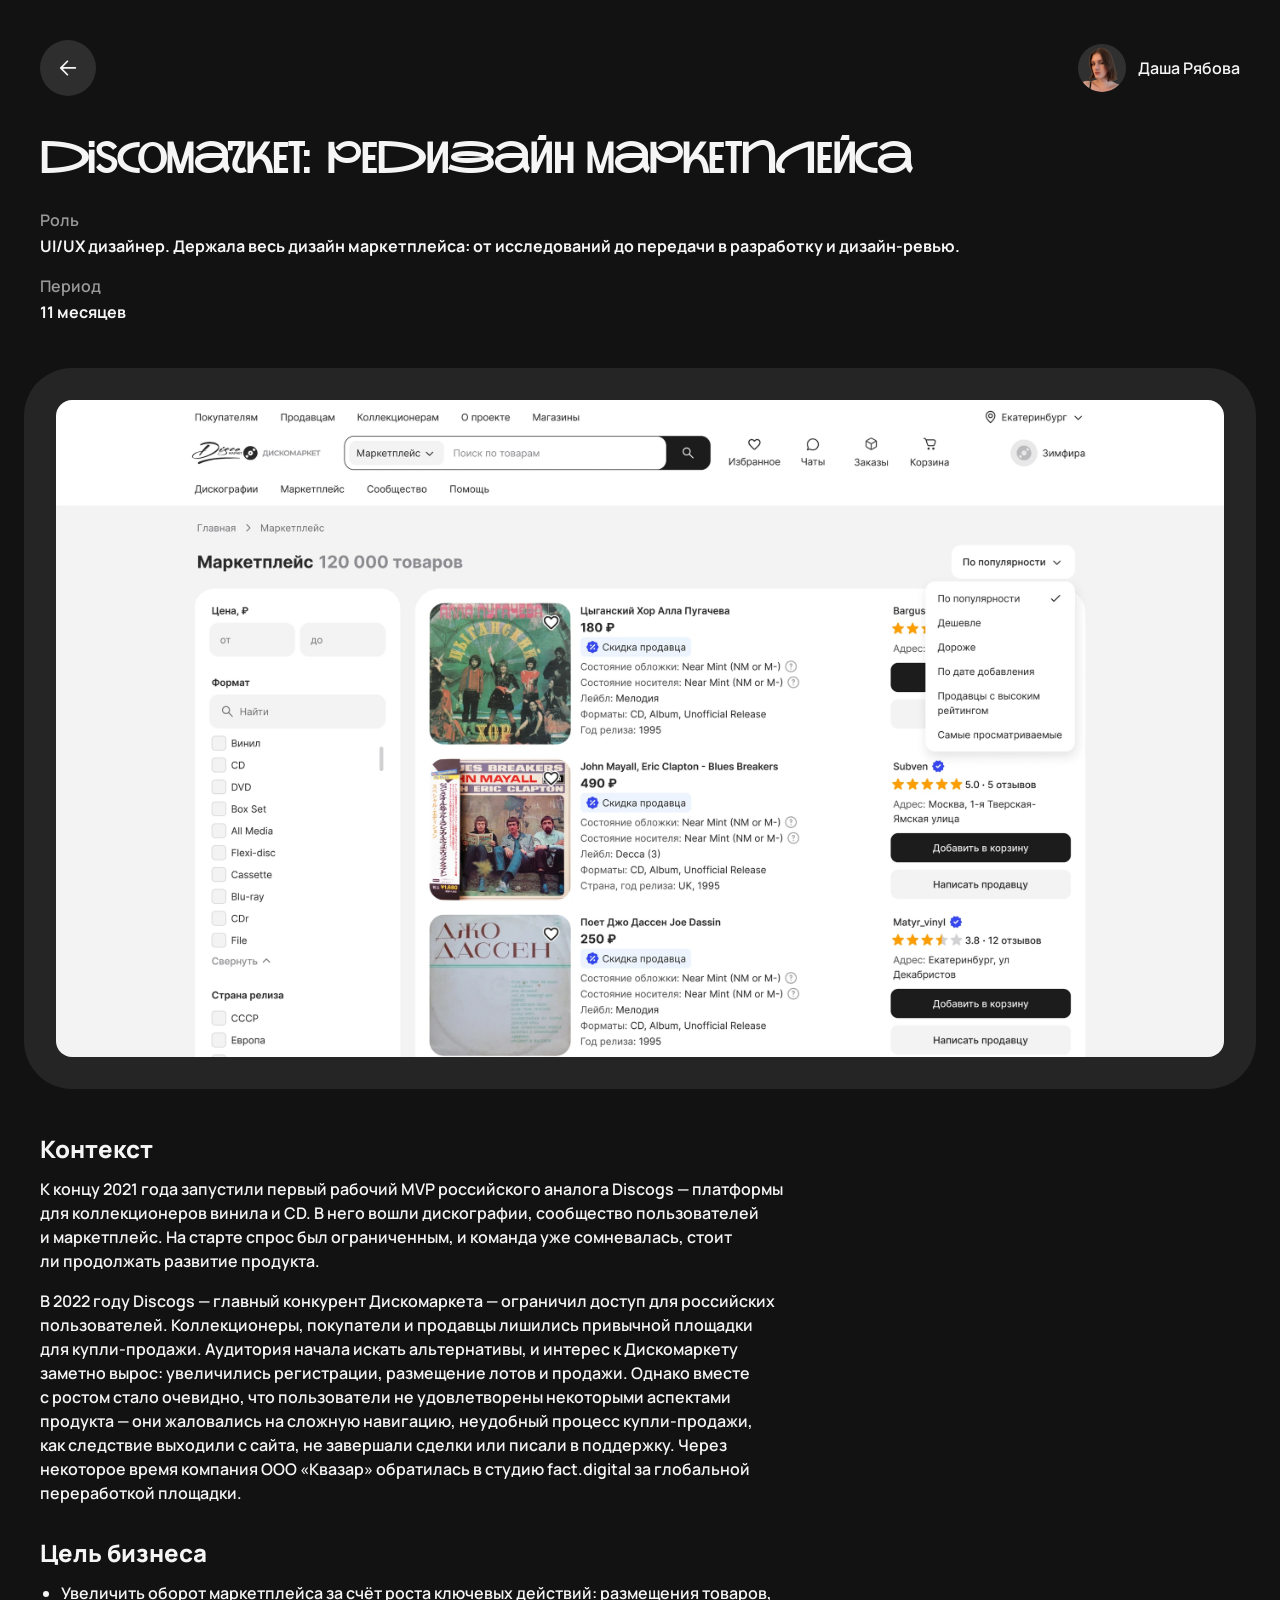
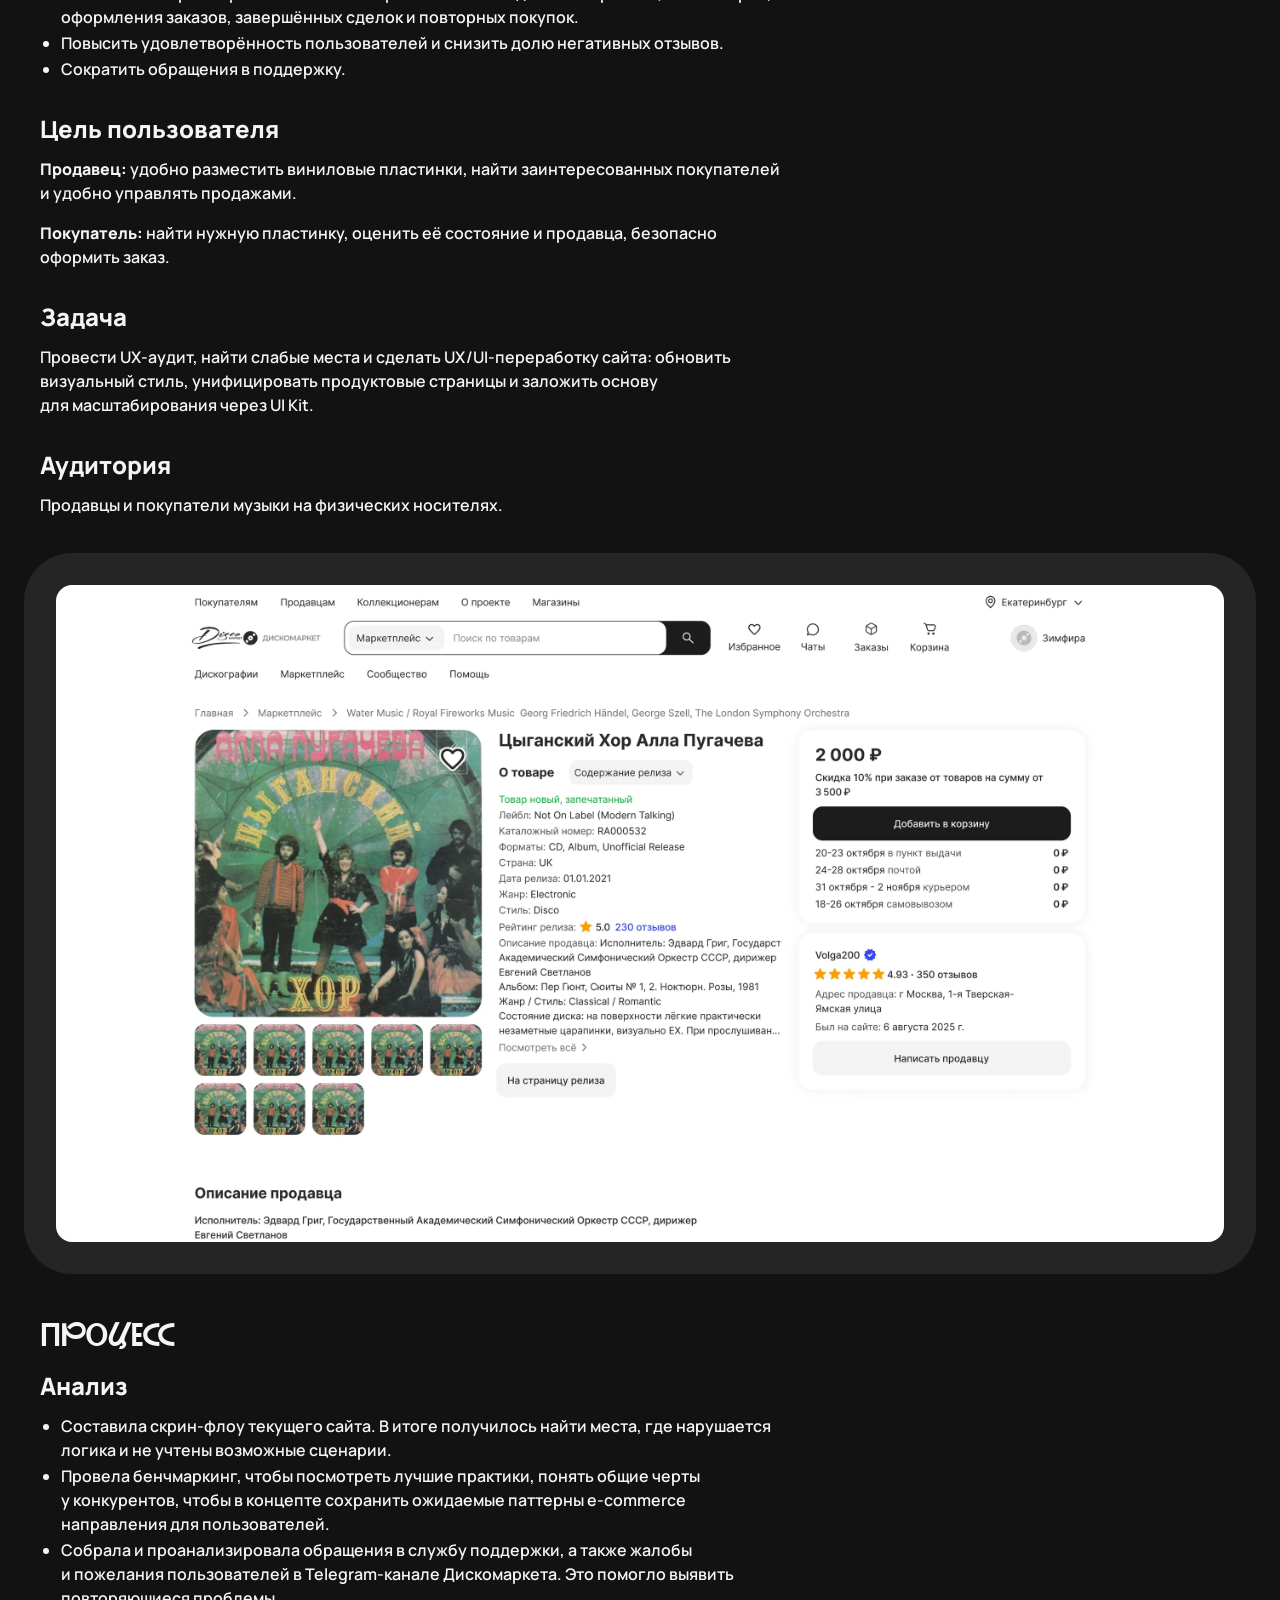
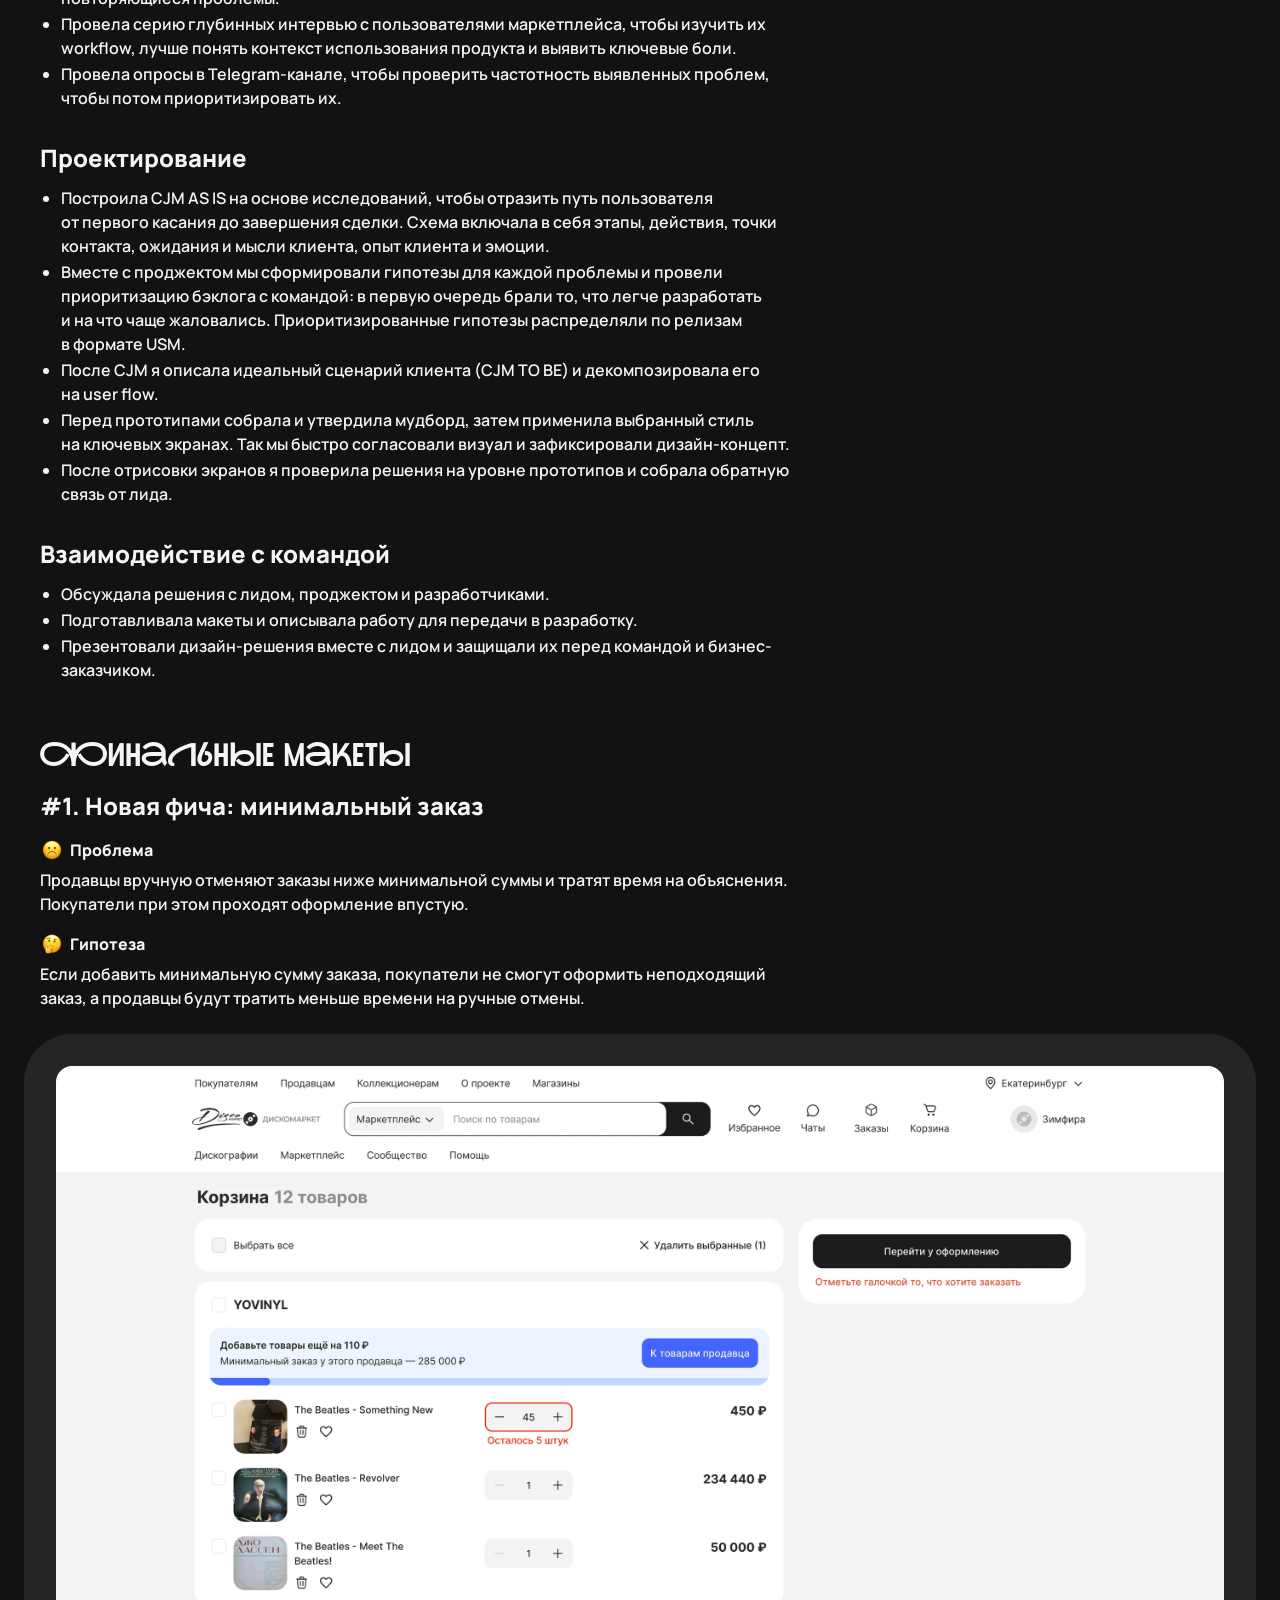
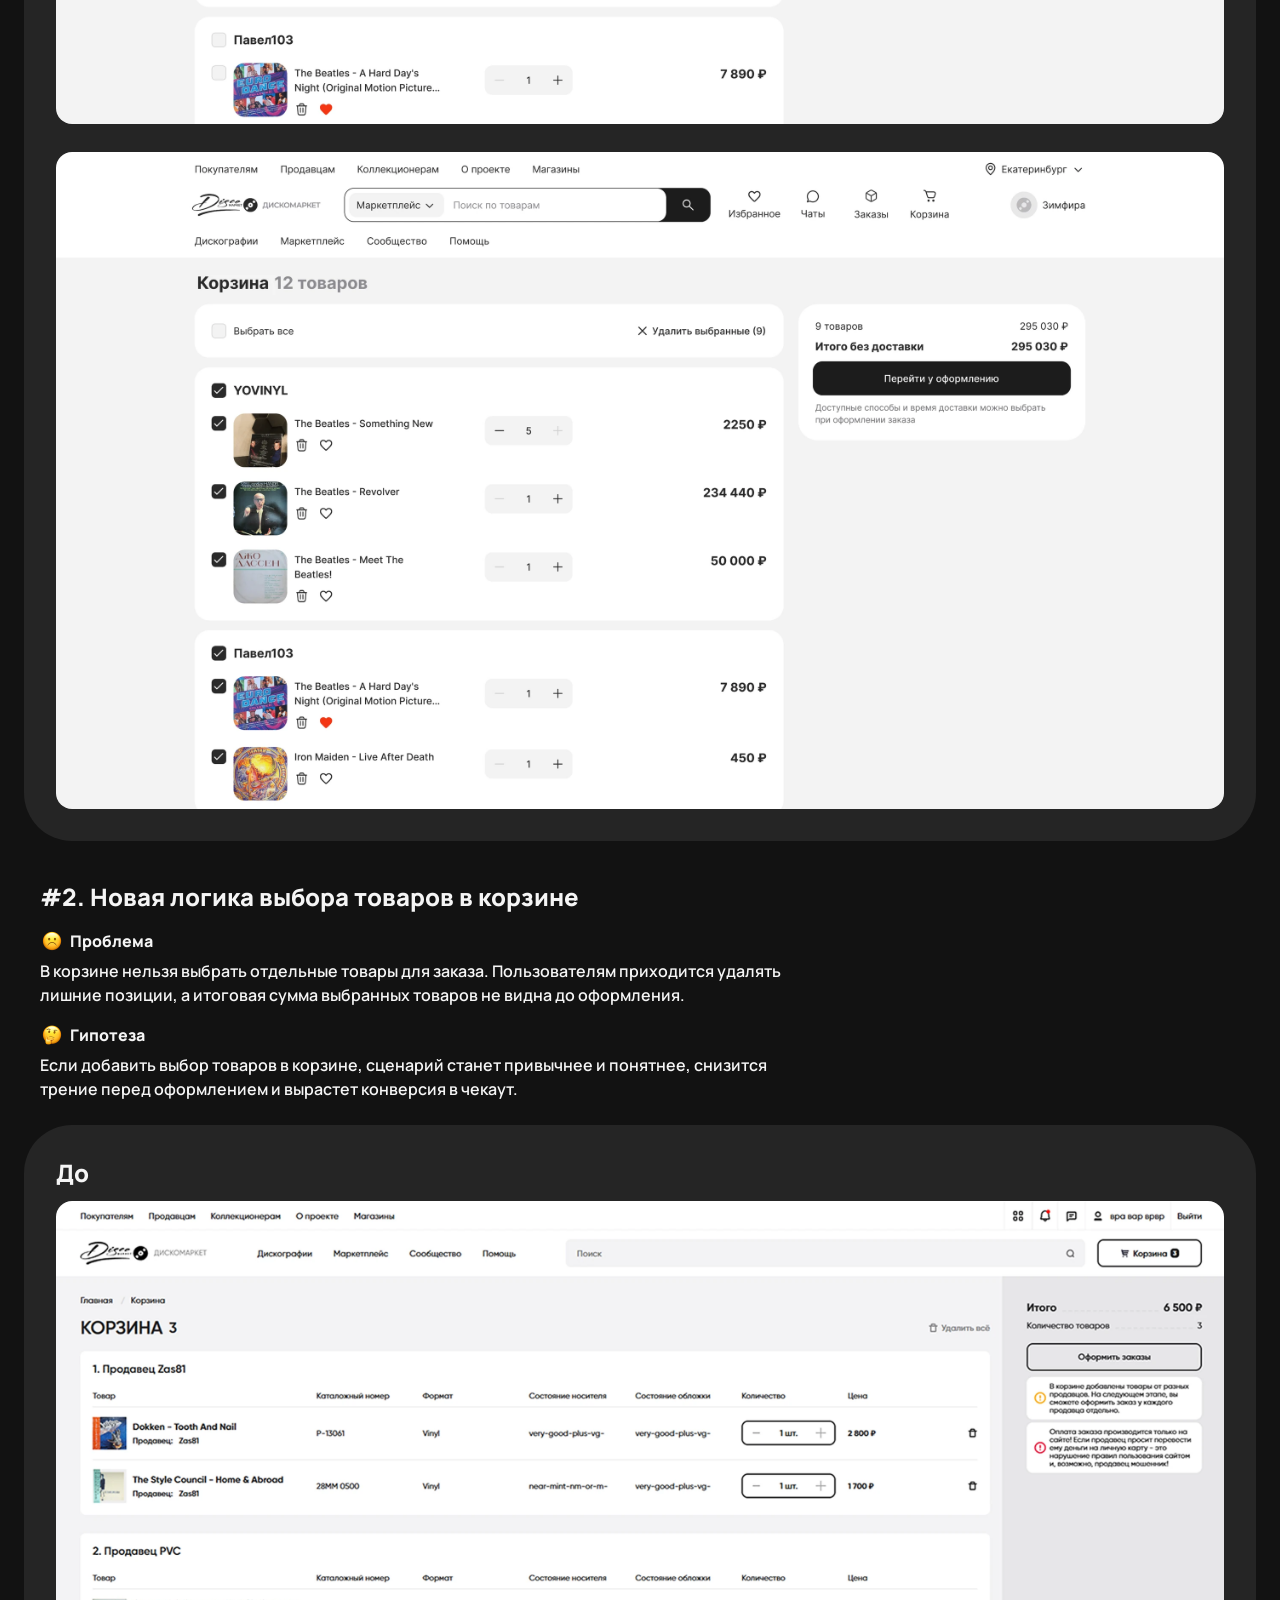
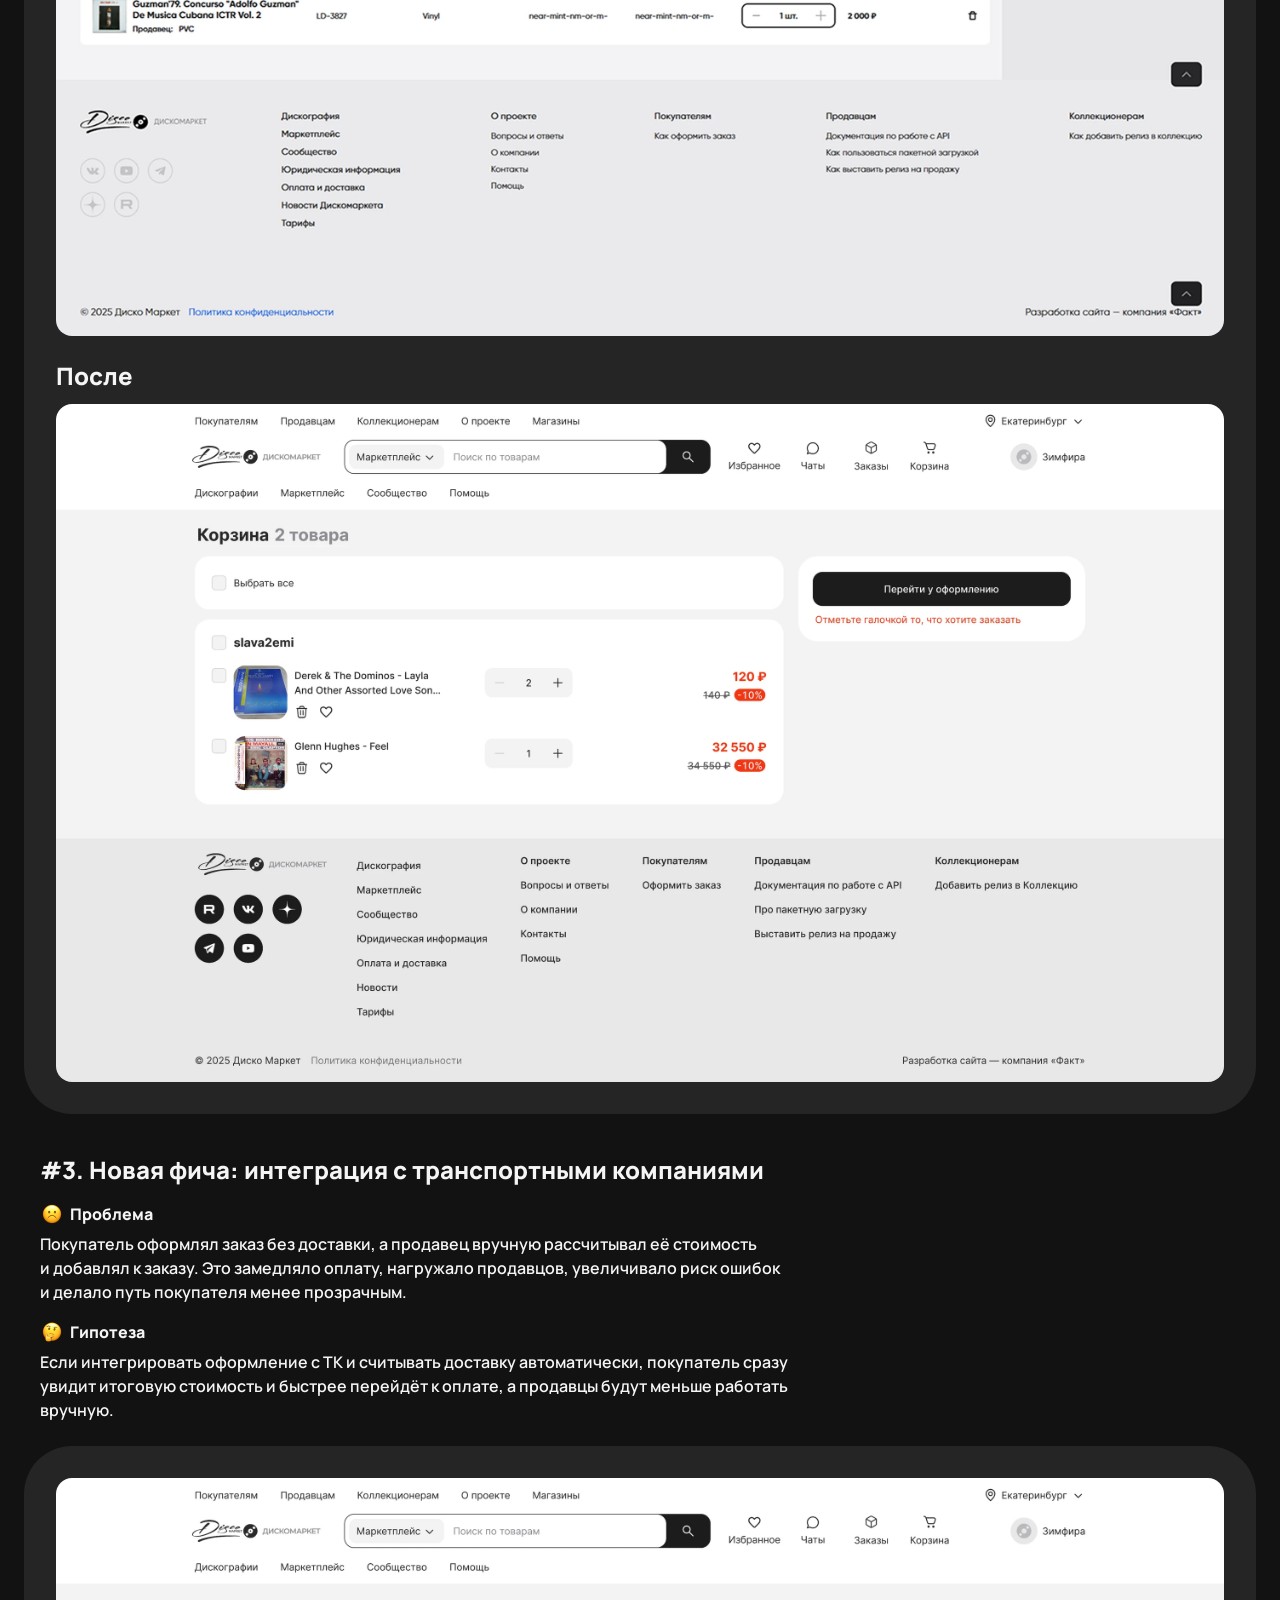
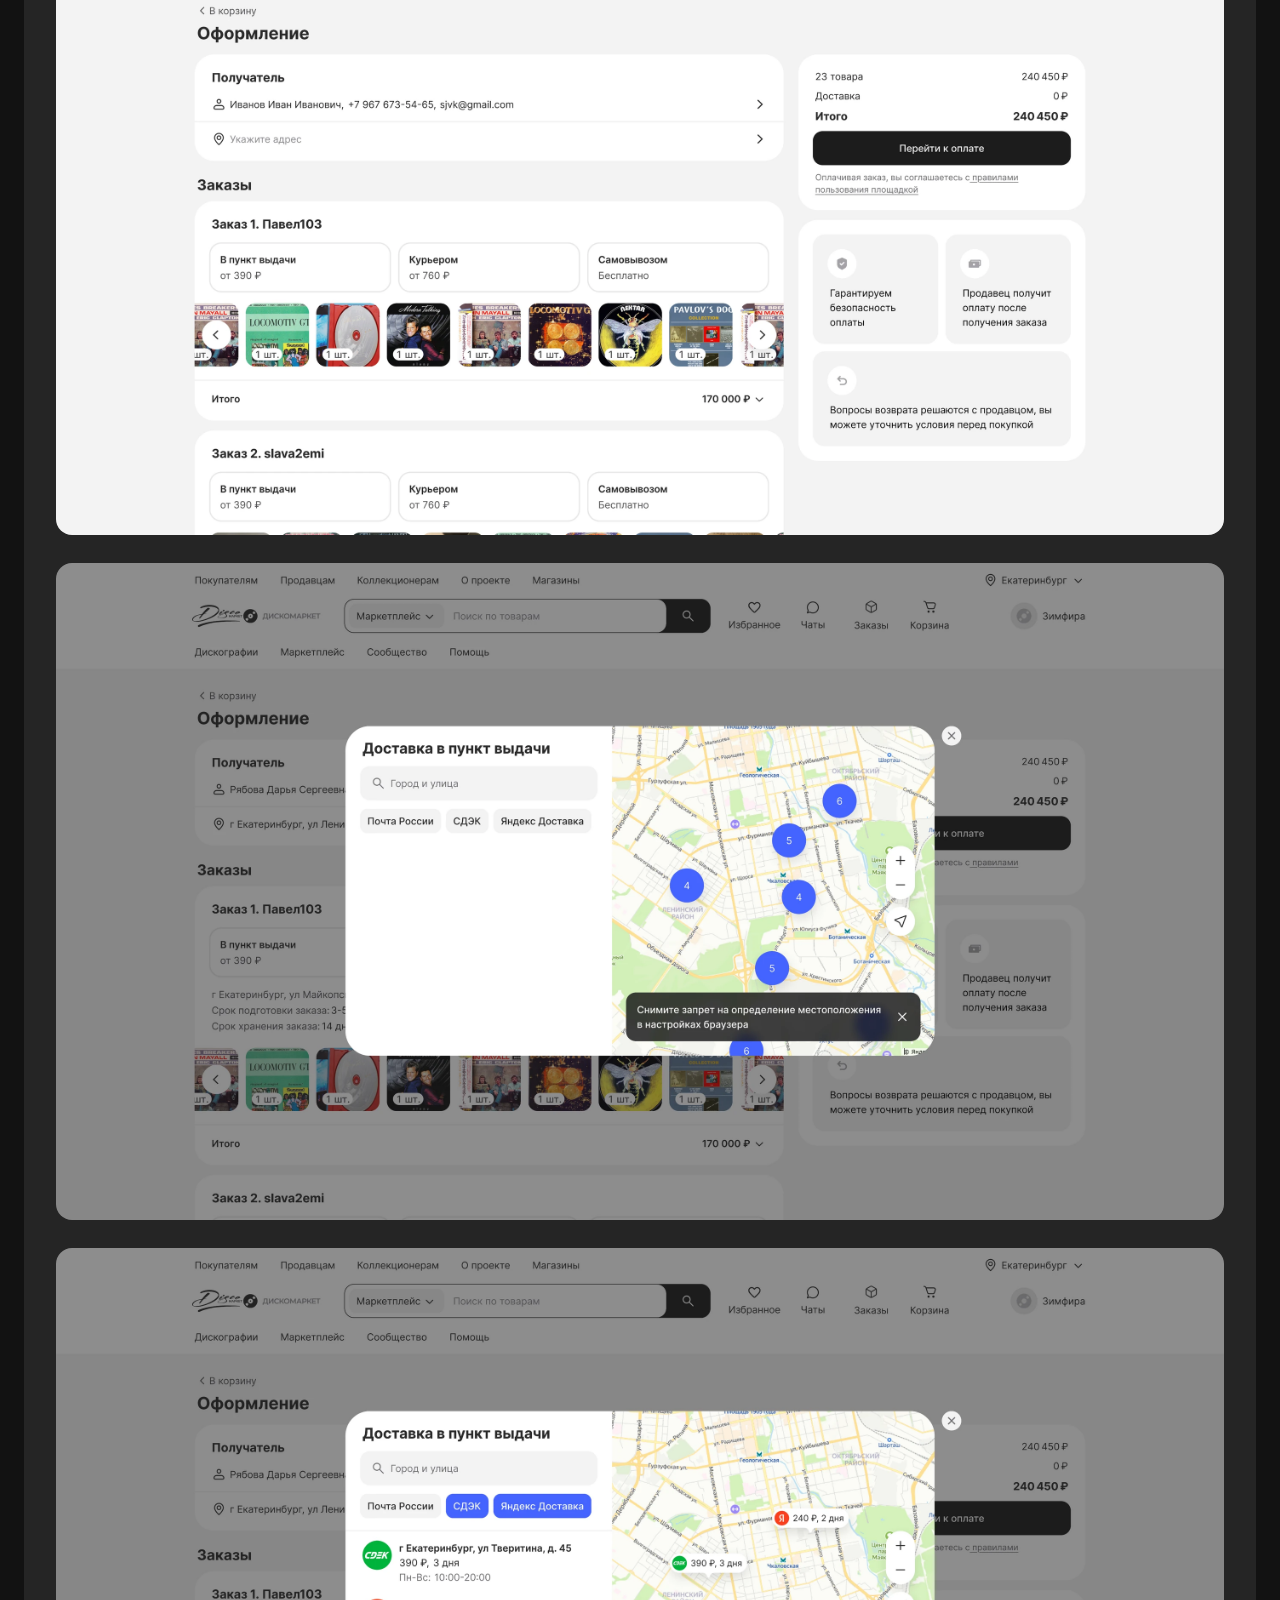
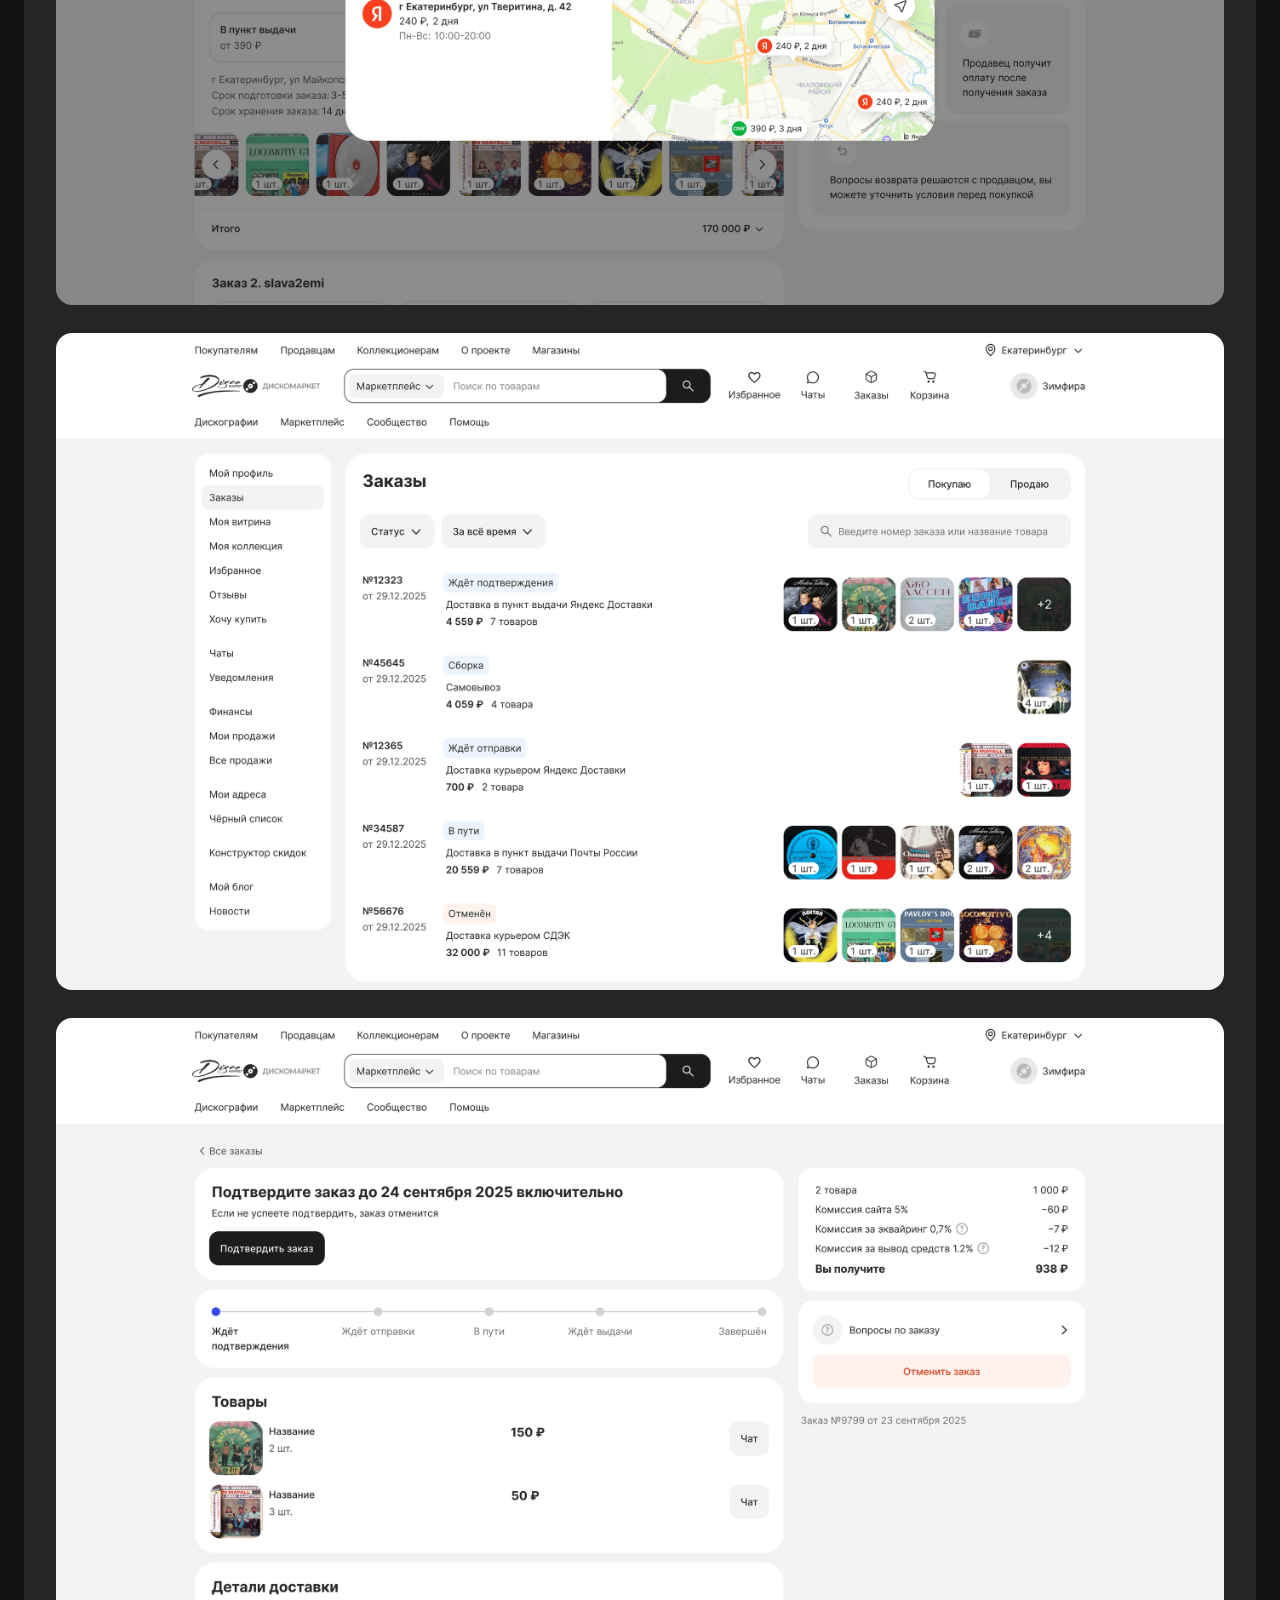
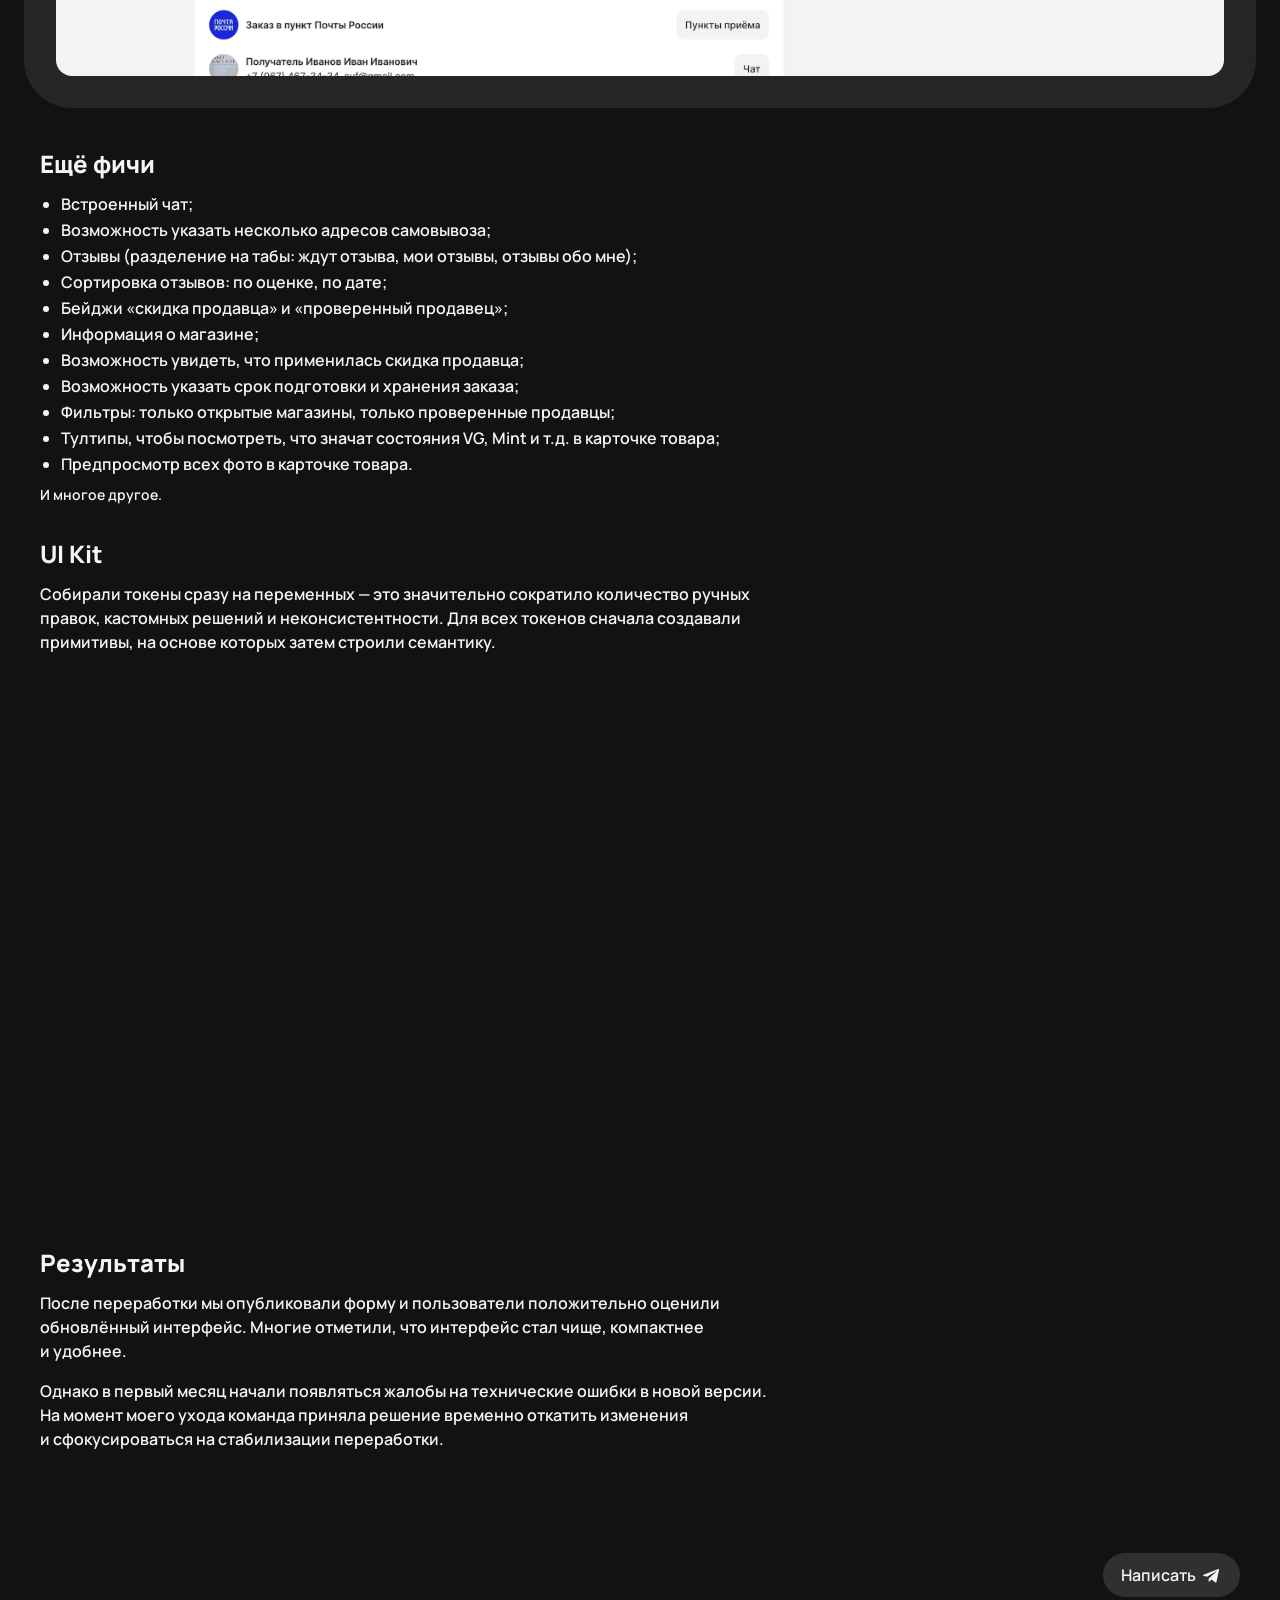
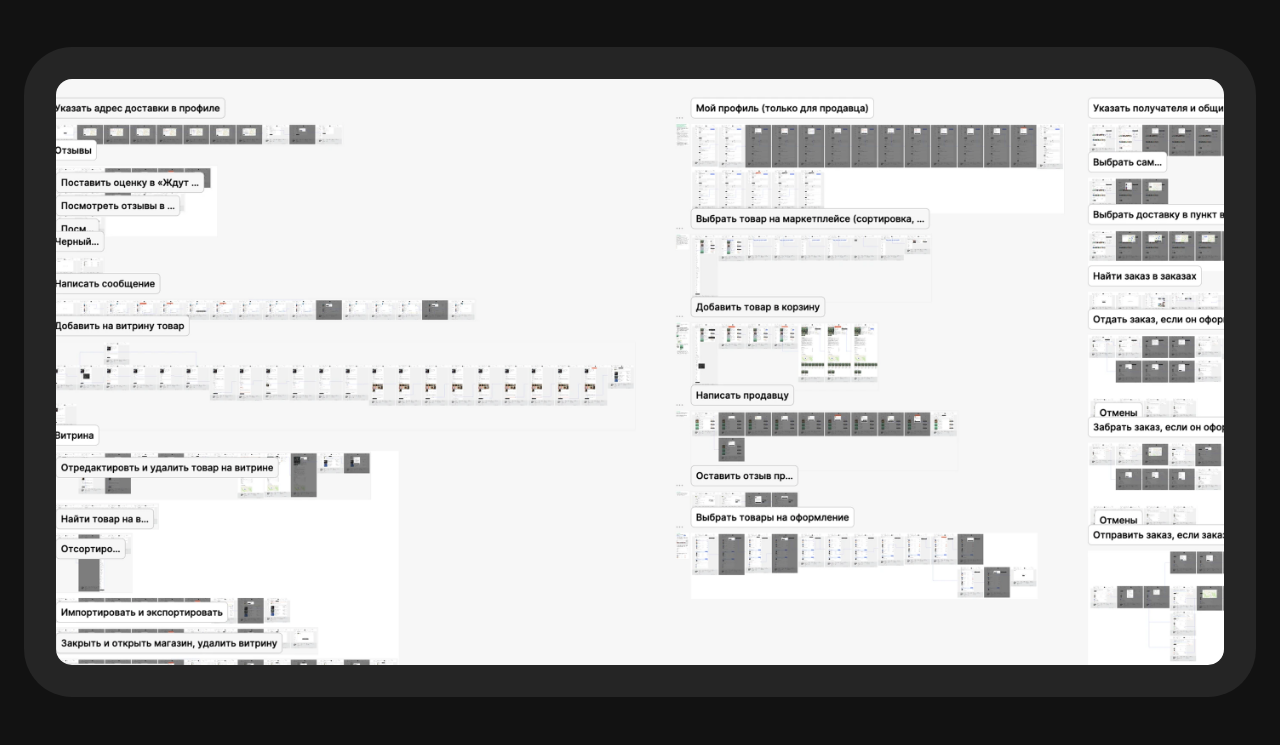
==== commit 24e02e3c: "Replace UI kit image in Discomarket case Co-Authored-By: Claude Opus 4.7 <noreply@anthropic.com>" ====
--- a/cases/discomarket.html
+++ b/cases/discomarket.html
@@ -226,7 +226,7 @@
 
     <div class="case-media case-media--p12">
       <div class="case-media__image">
-        <img src="../images/cases/discomarket/ui-kit.webp" alt="UI Kit Дискомаркета: инпуты, кнопки, модальные элементы" loading="lazy" />
+        <img src="../images/cases/discomarket/ui-kitt.webp" alt="UI Kit Дискомаркета: инпуты, кнопки, модальные элементы" loading="lazy" />
       </div>
     </div>
 
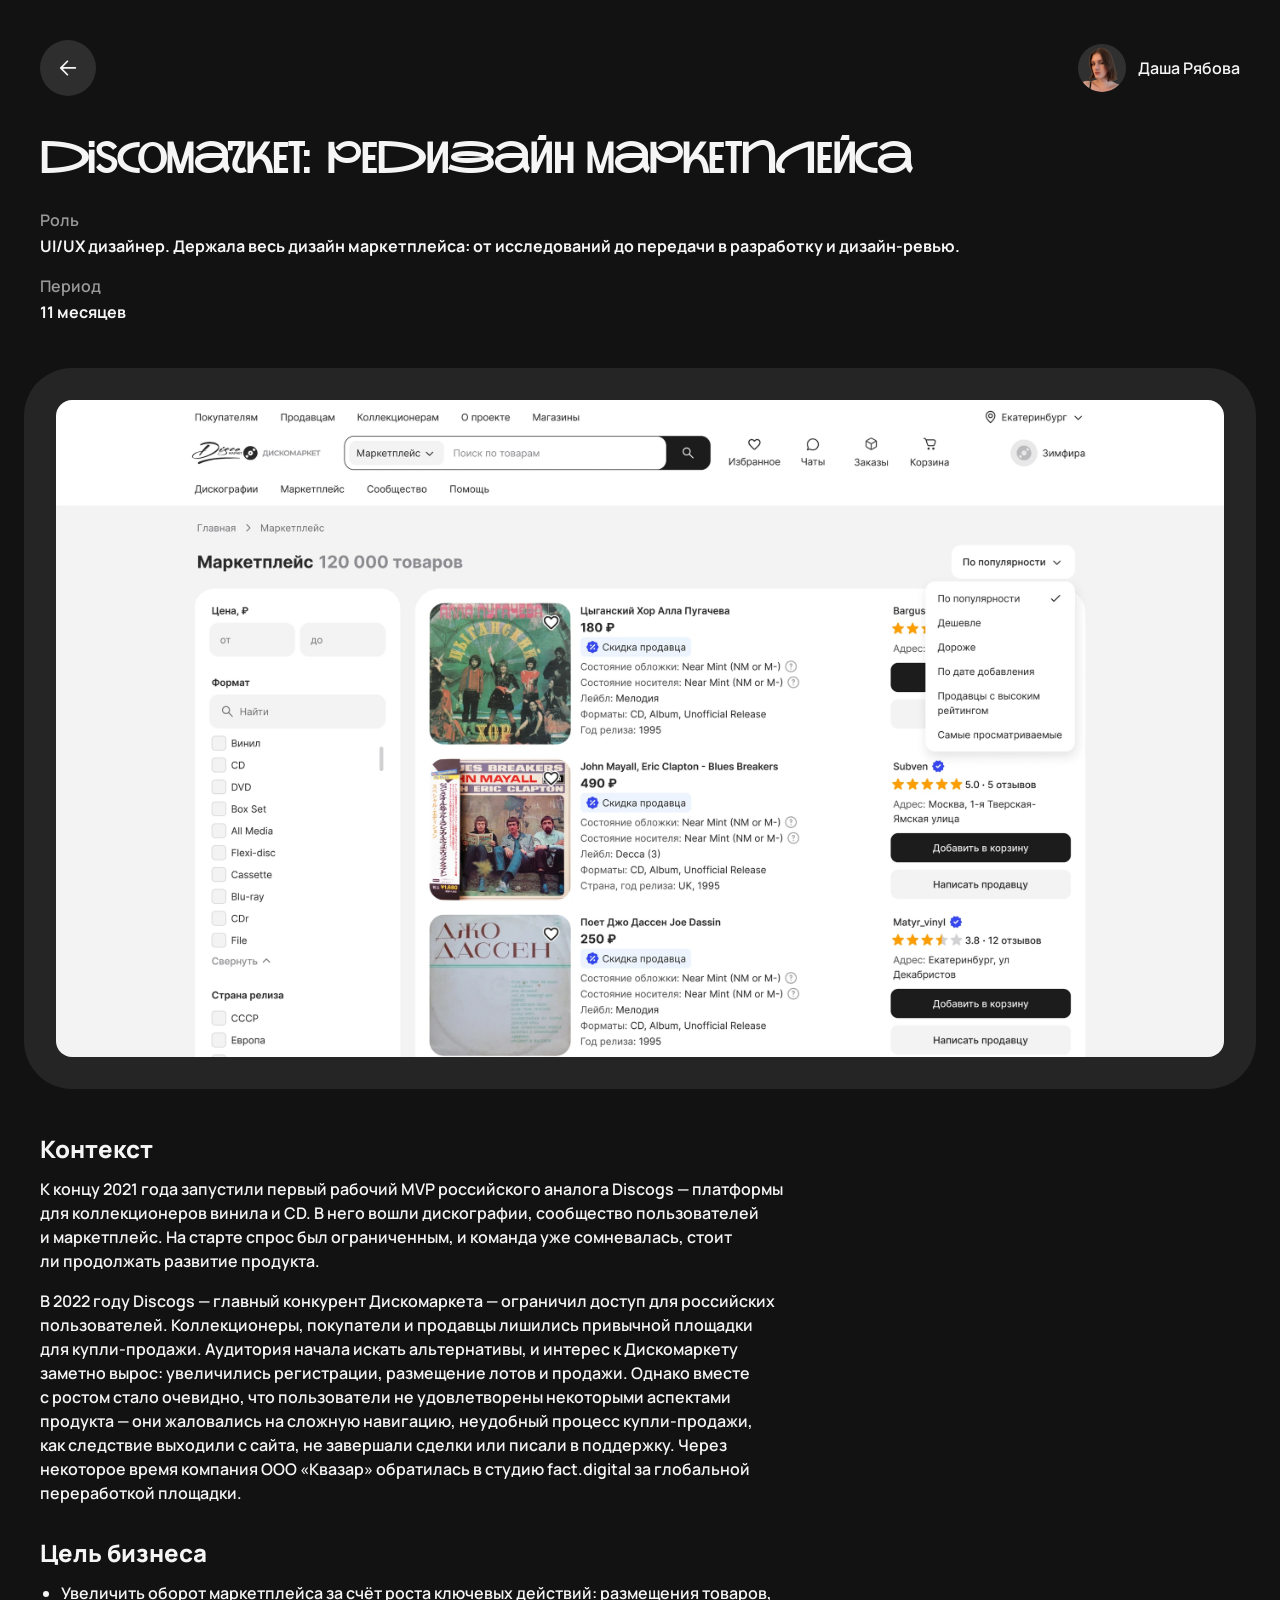
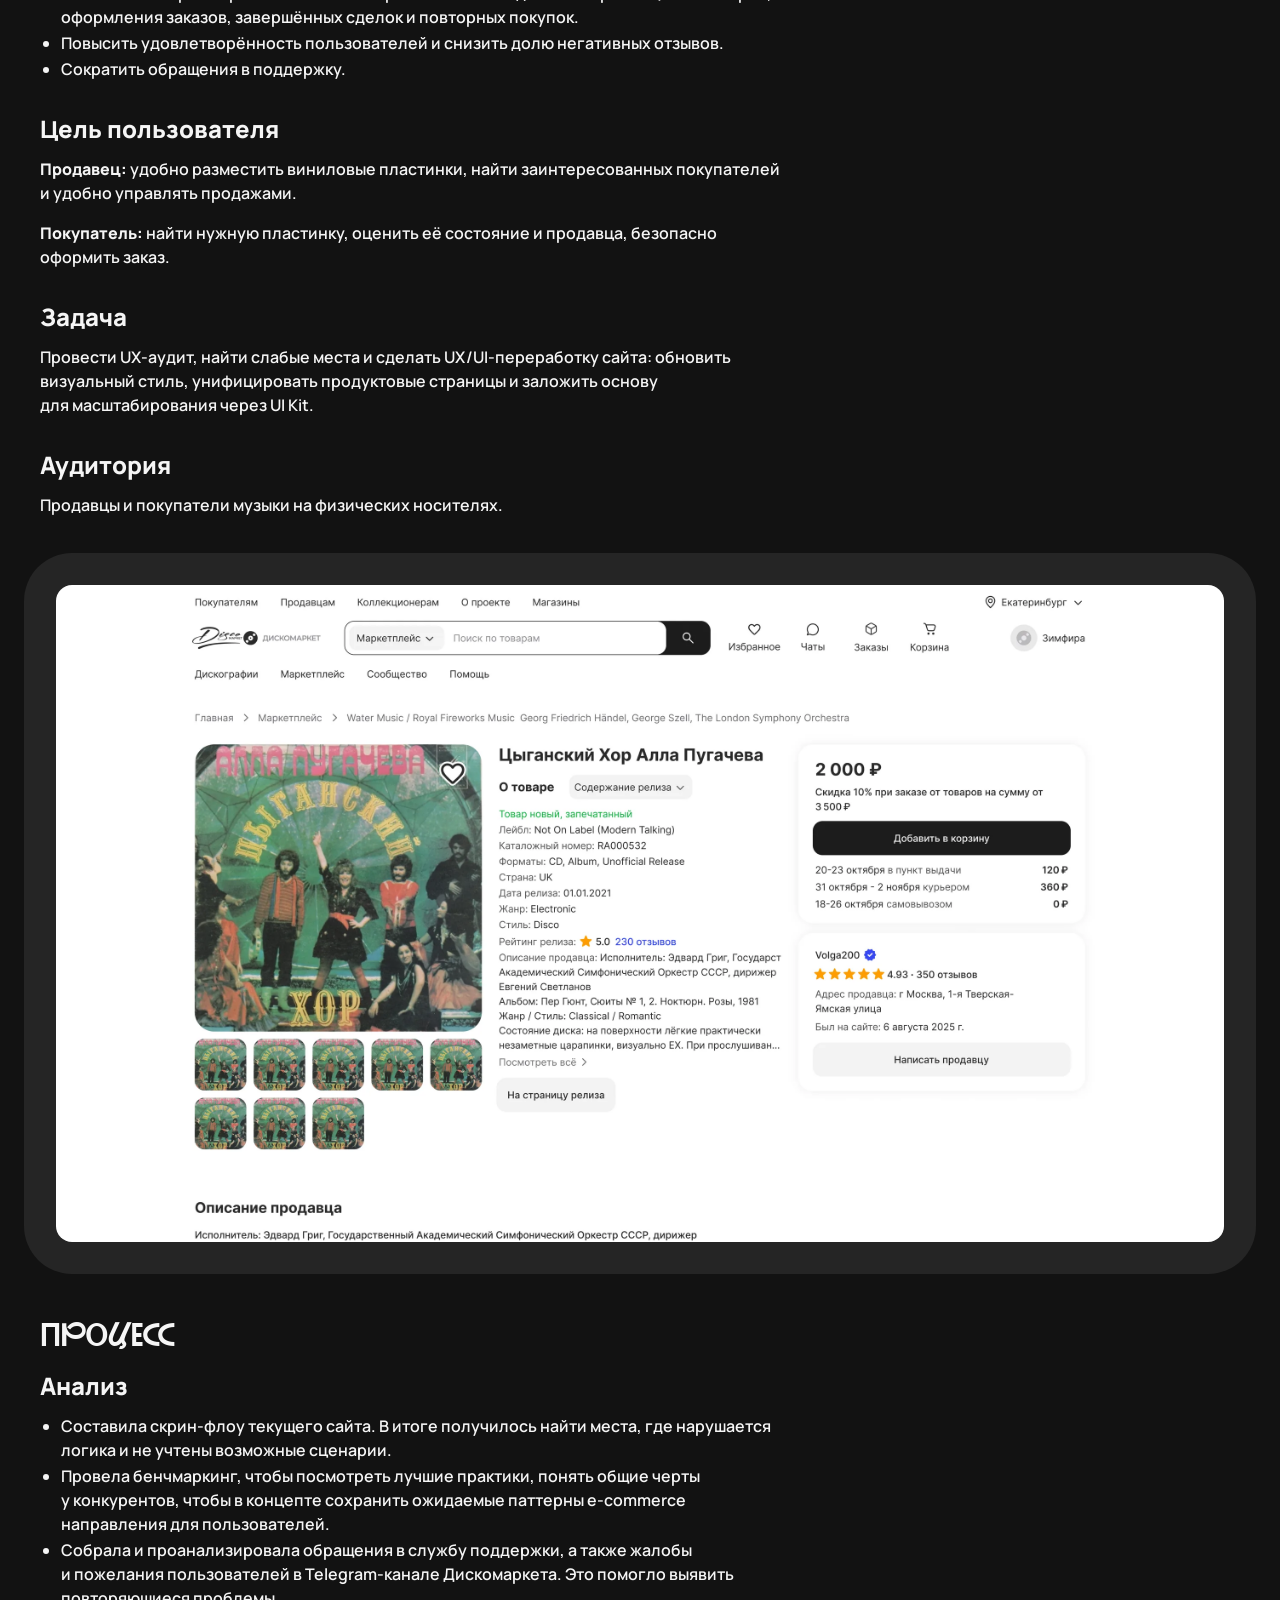
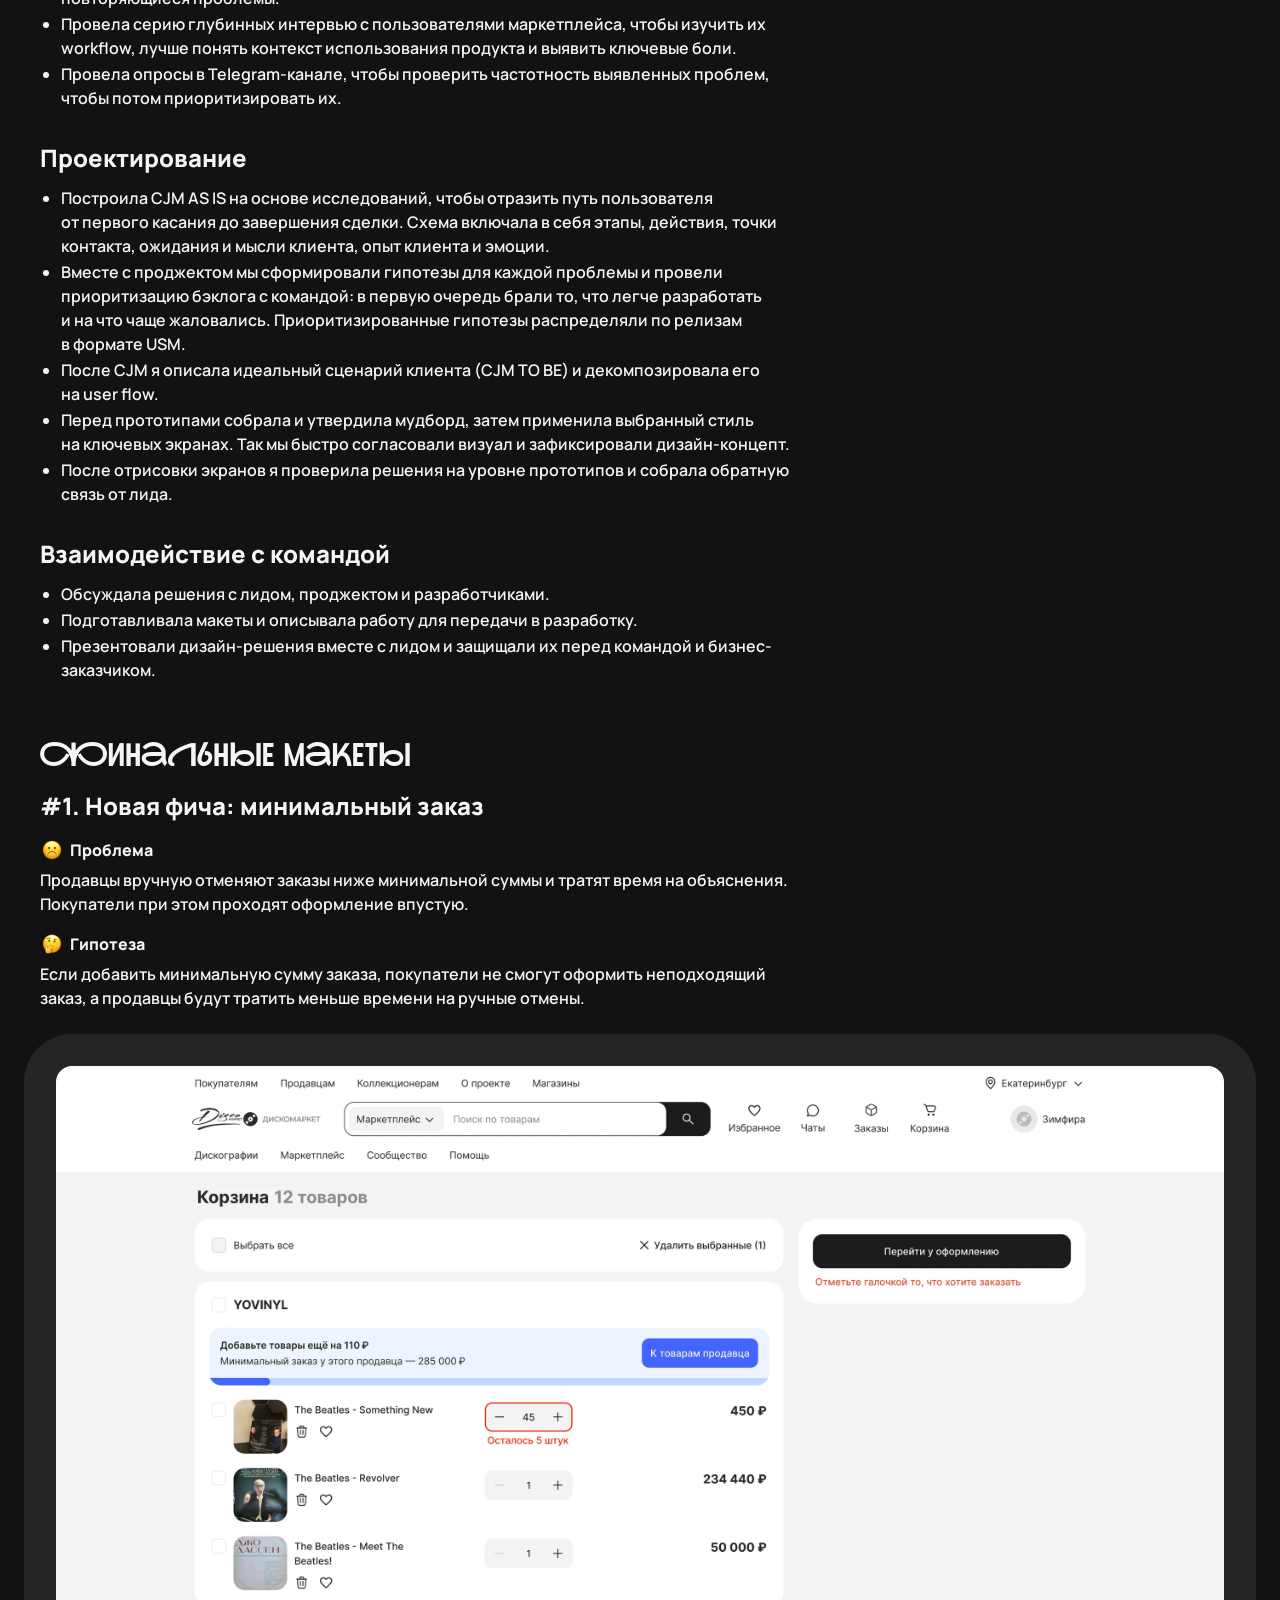
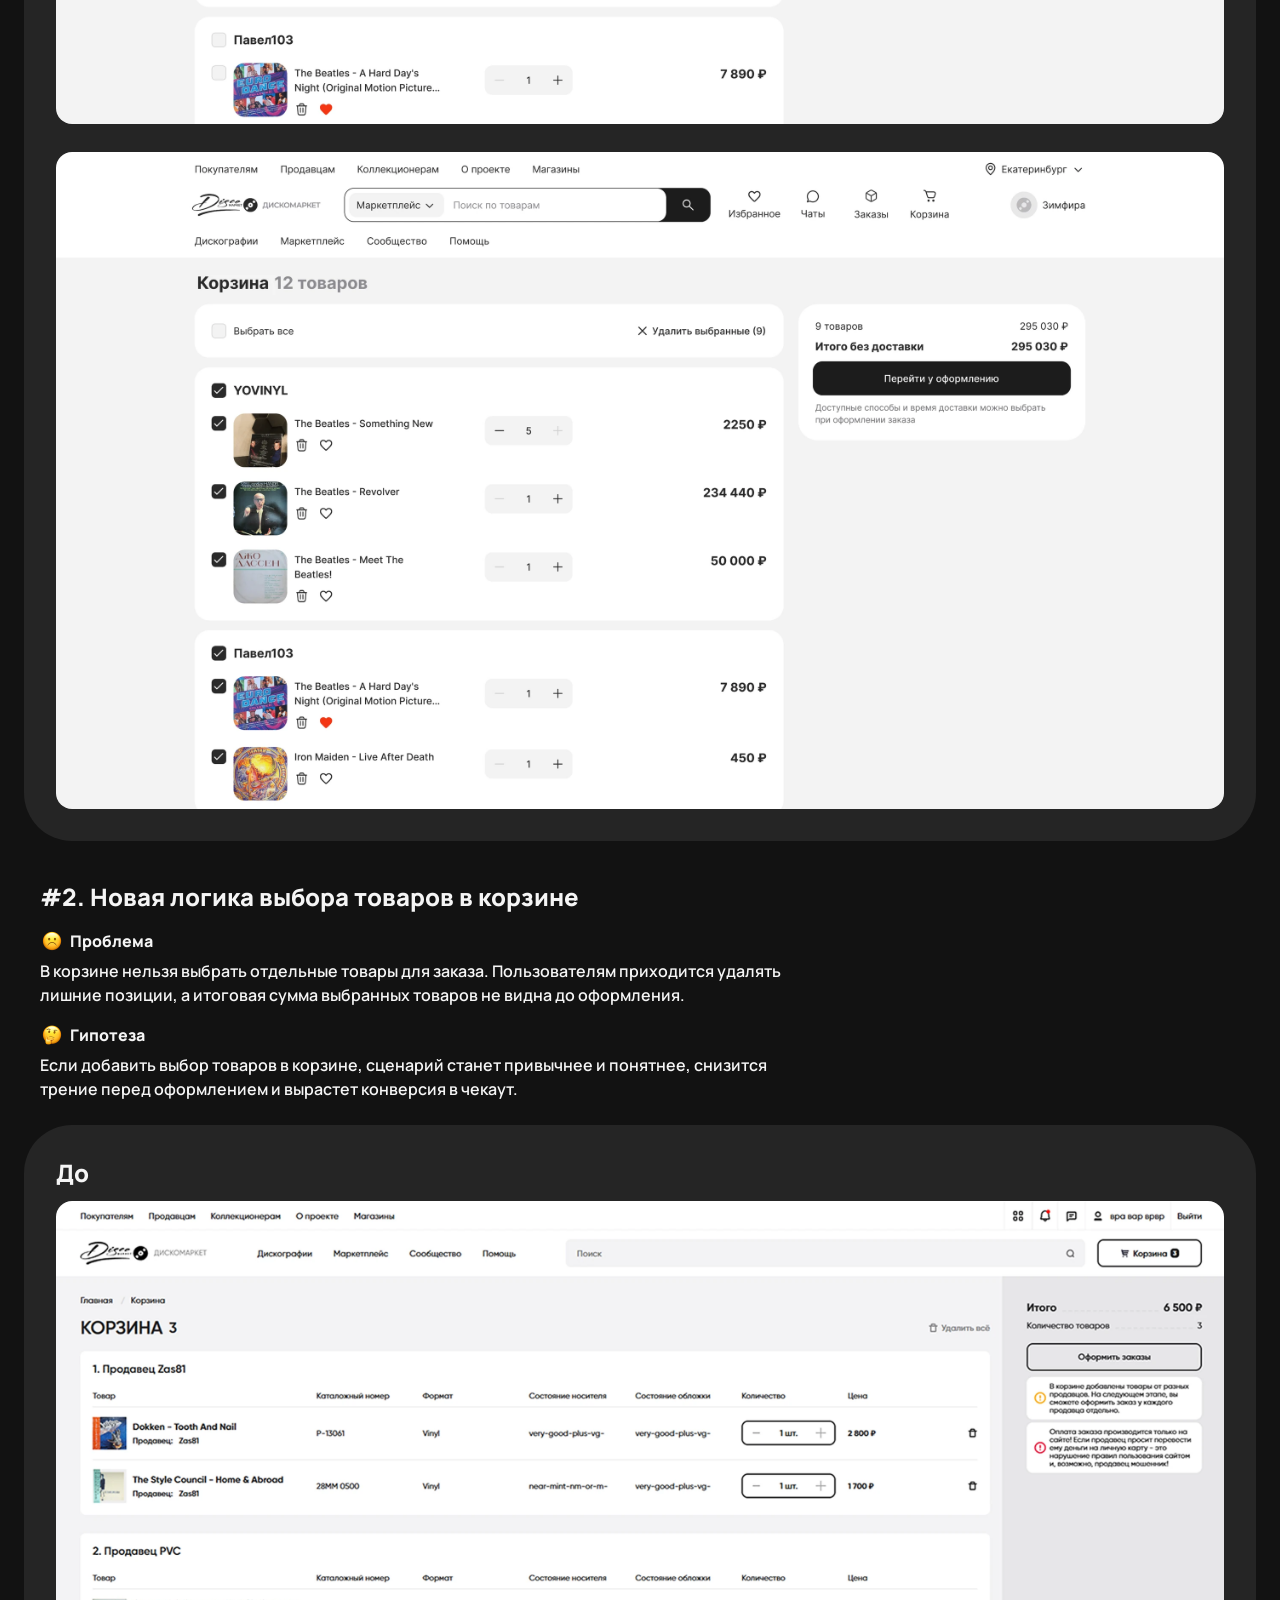
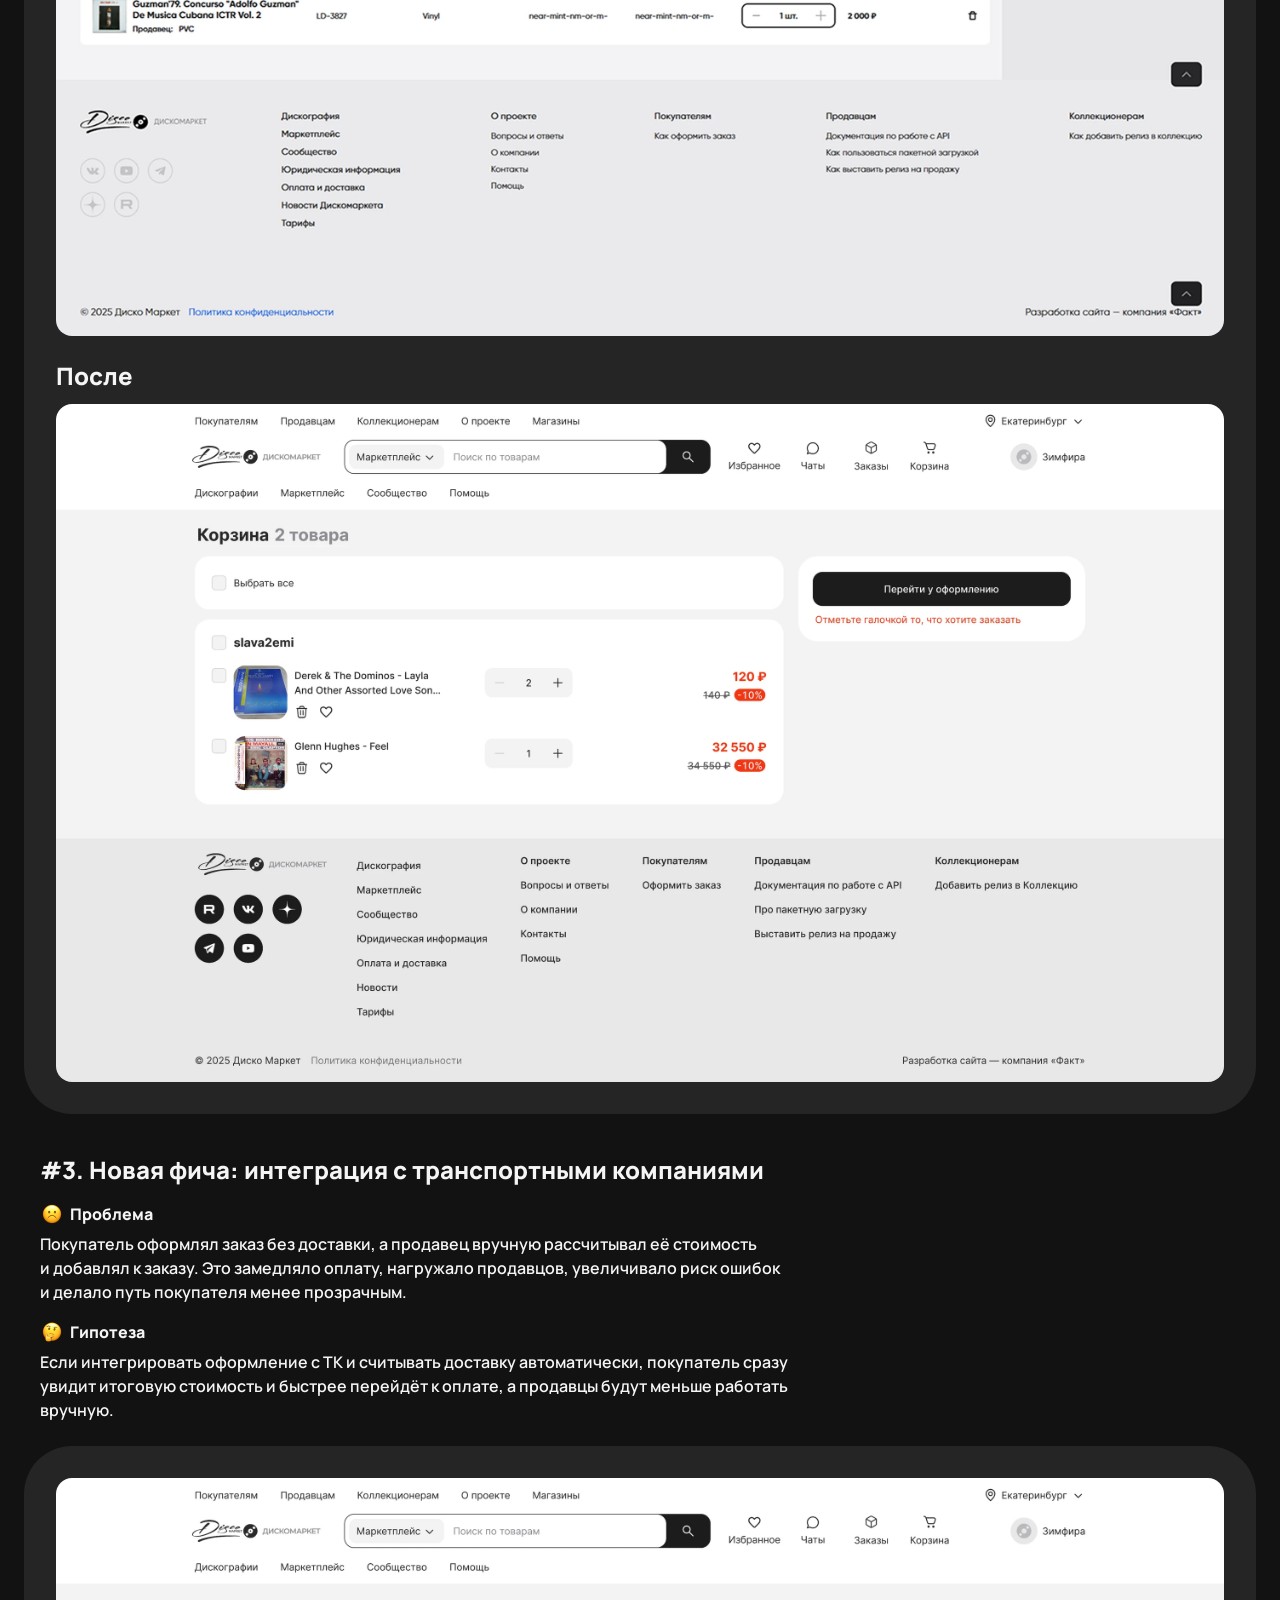
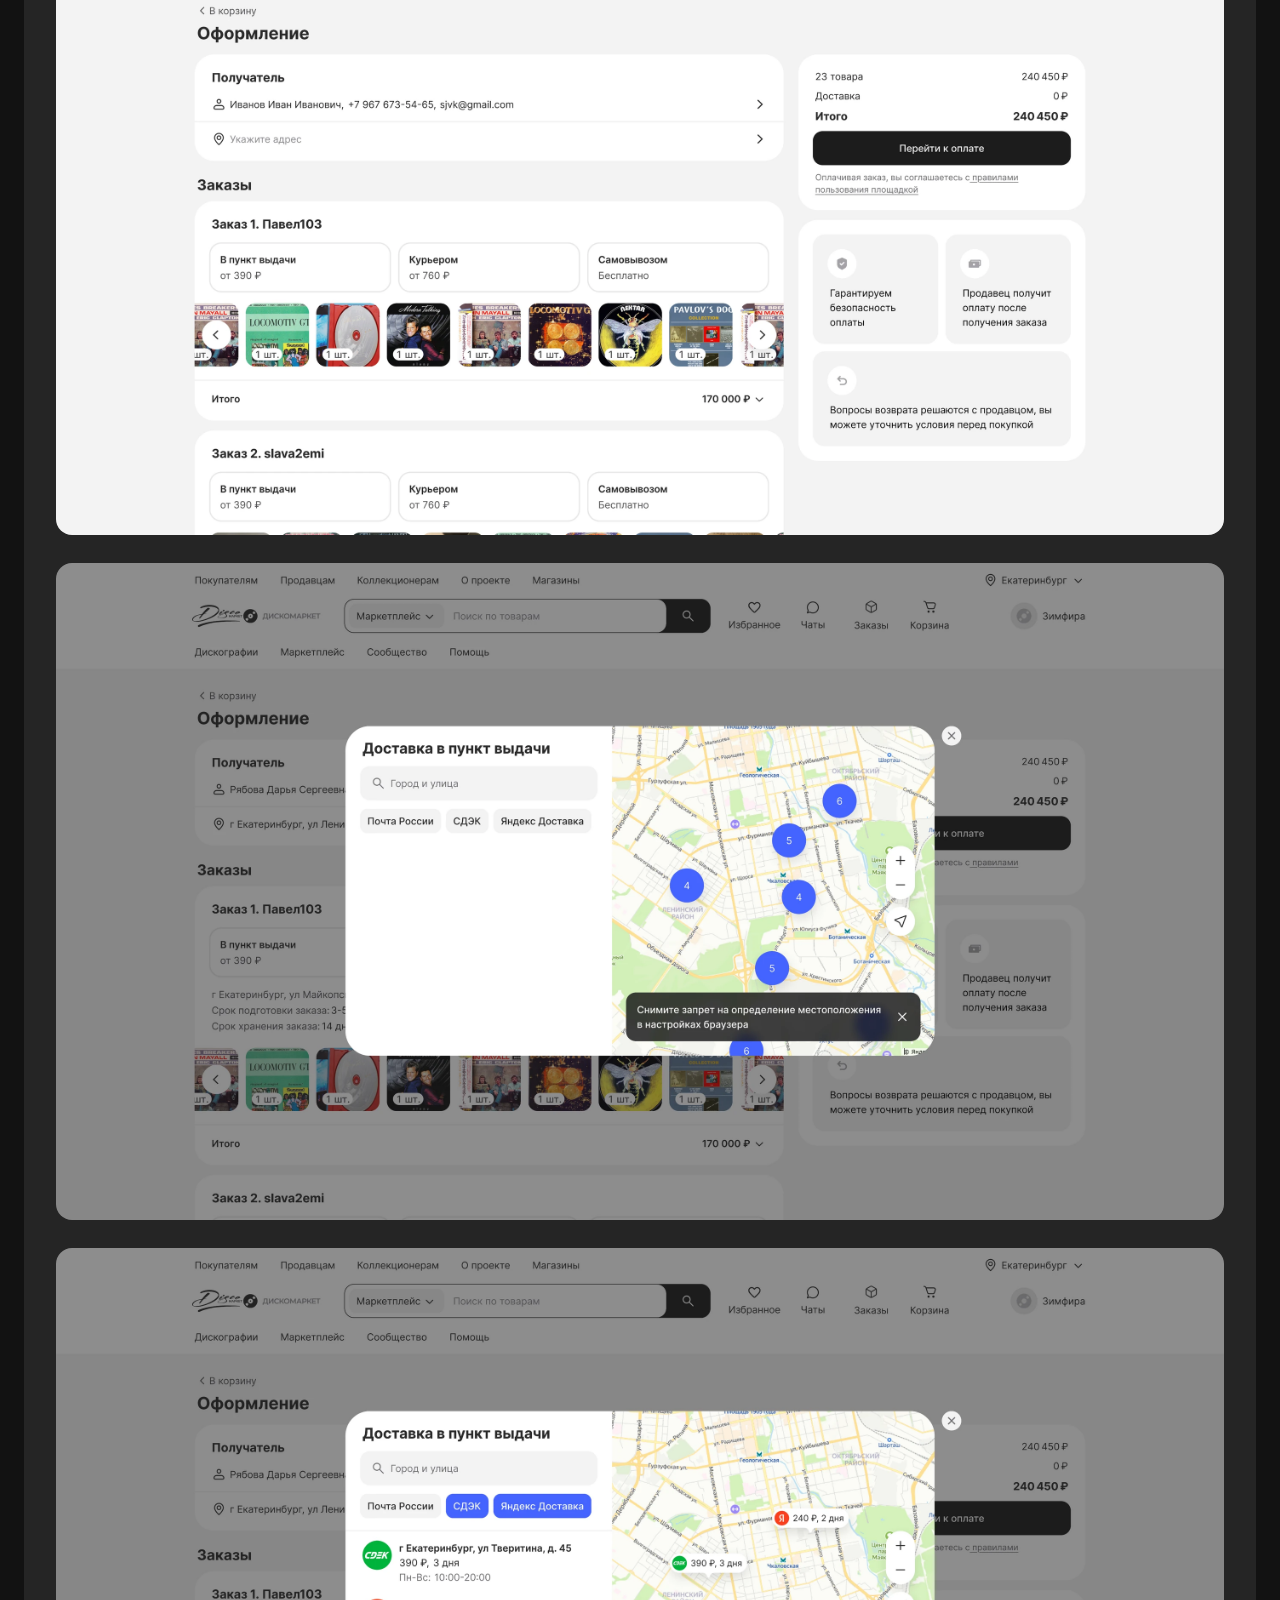
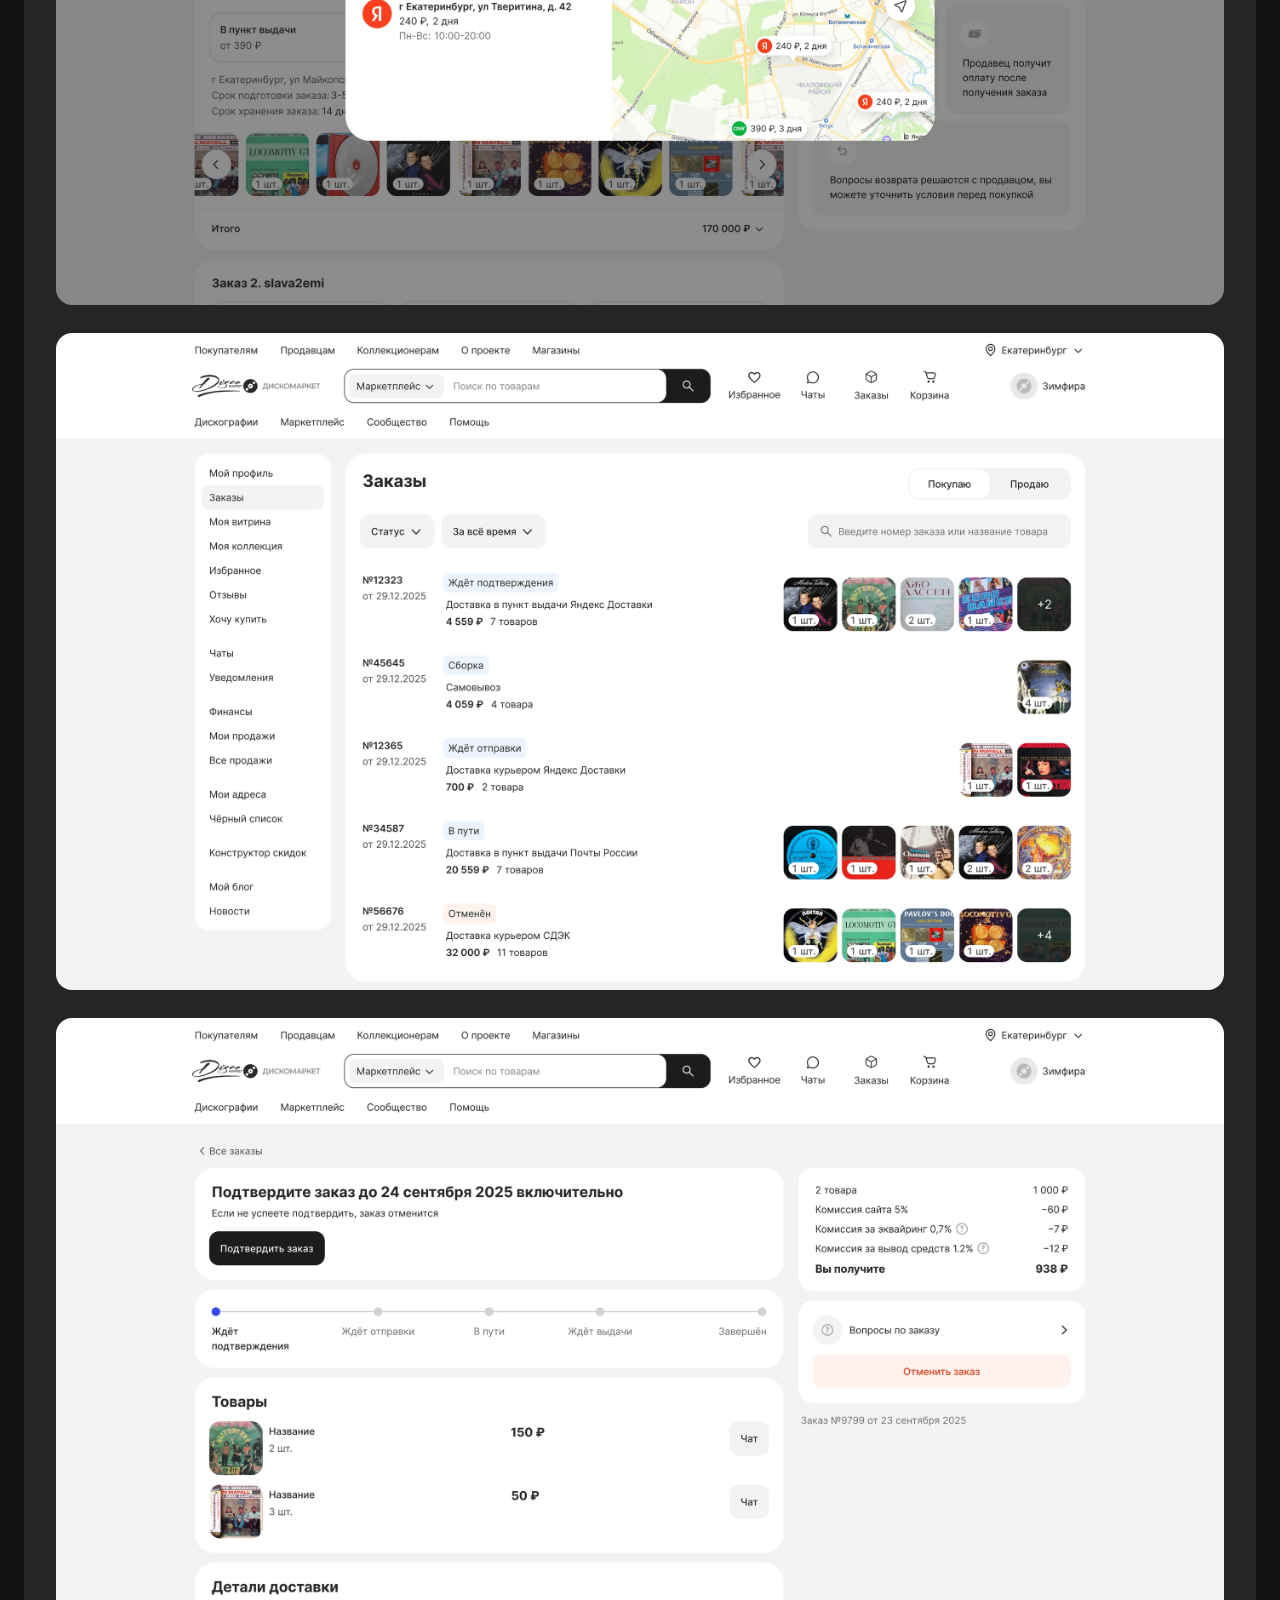
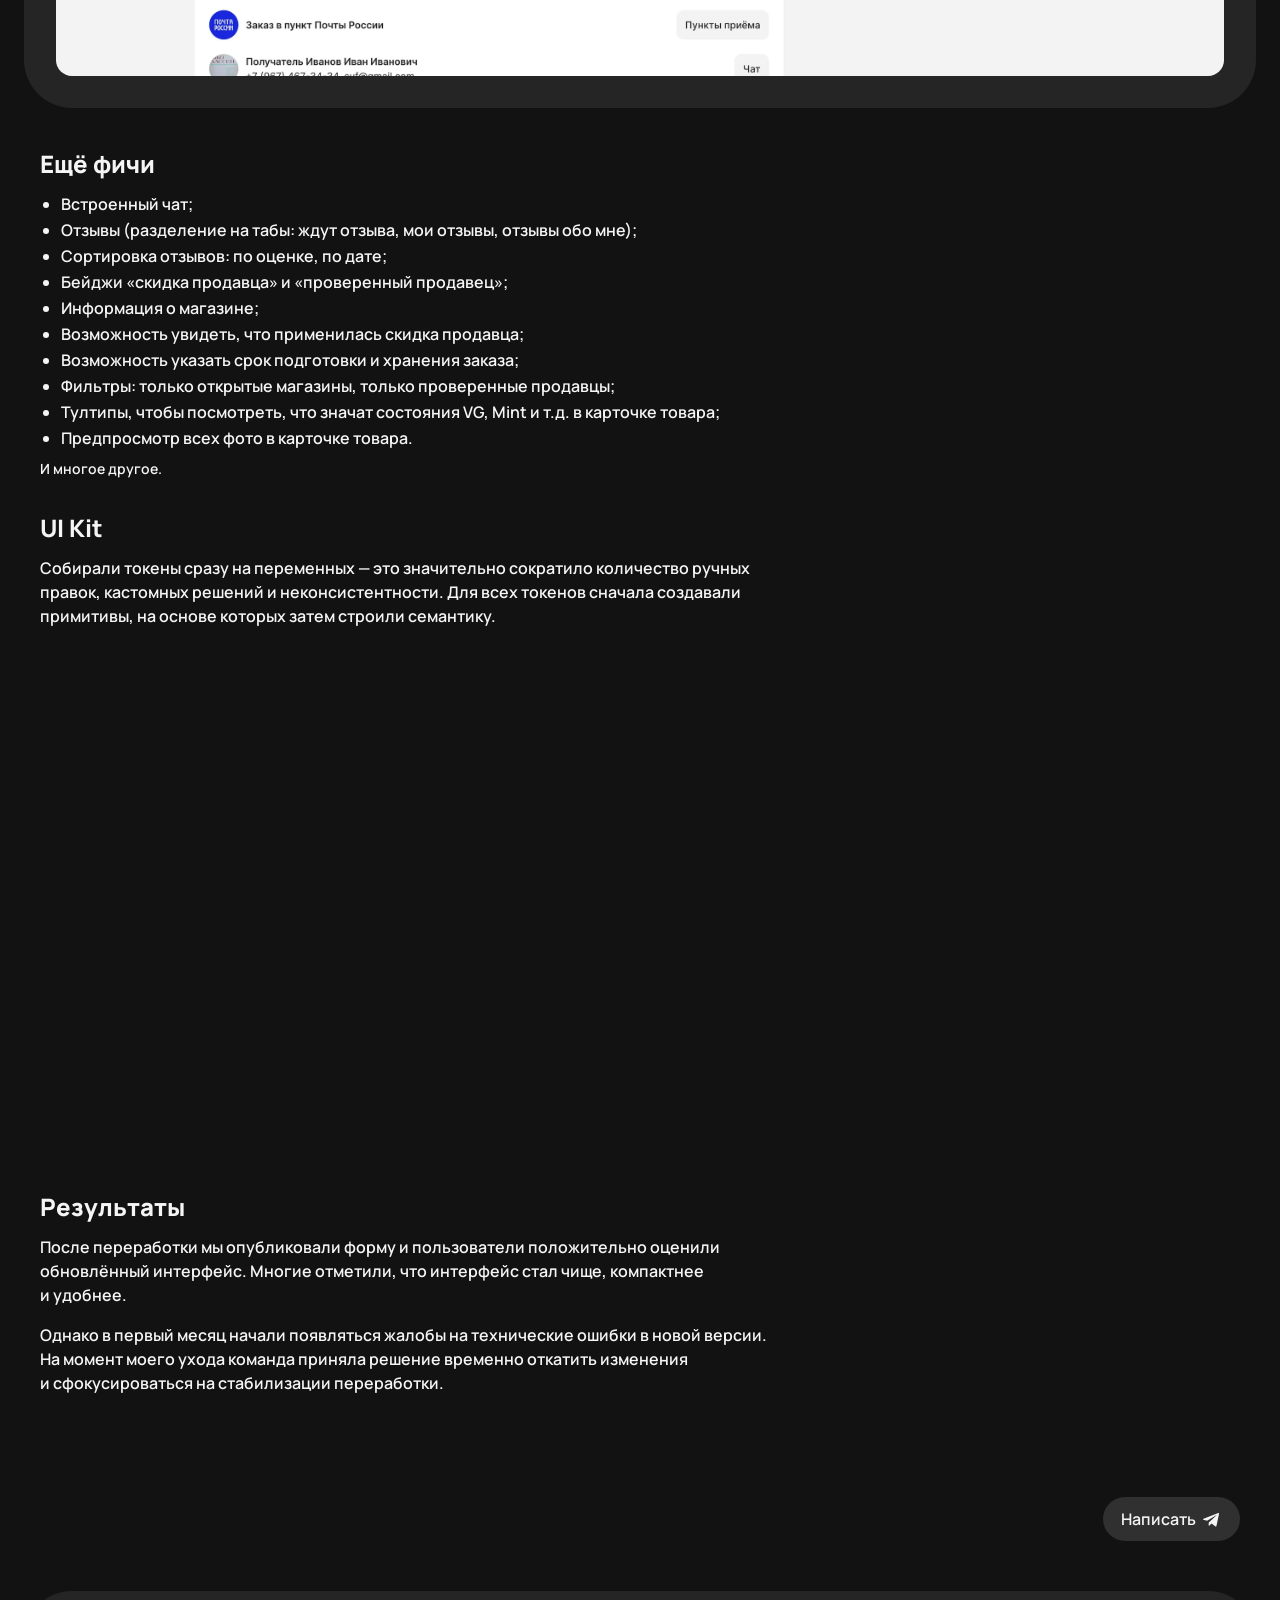
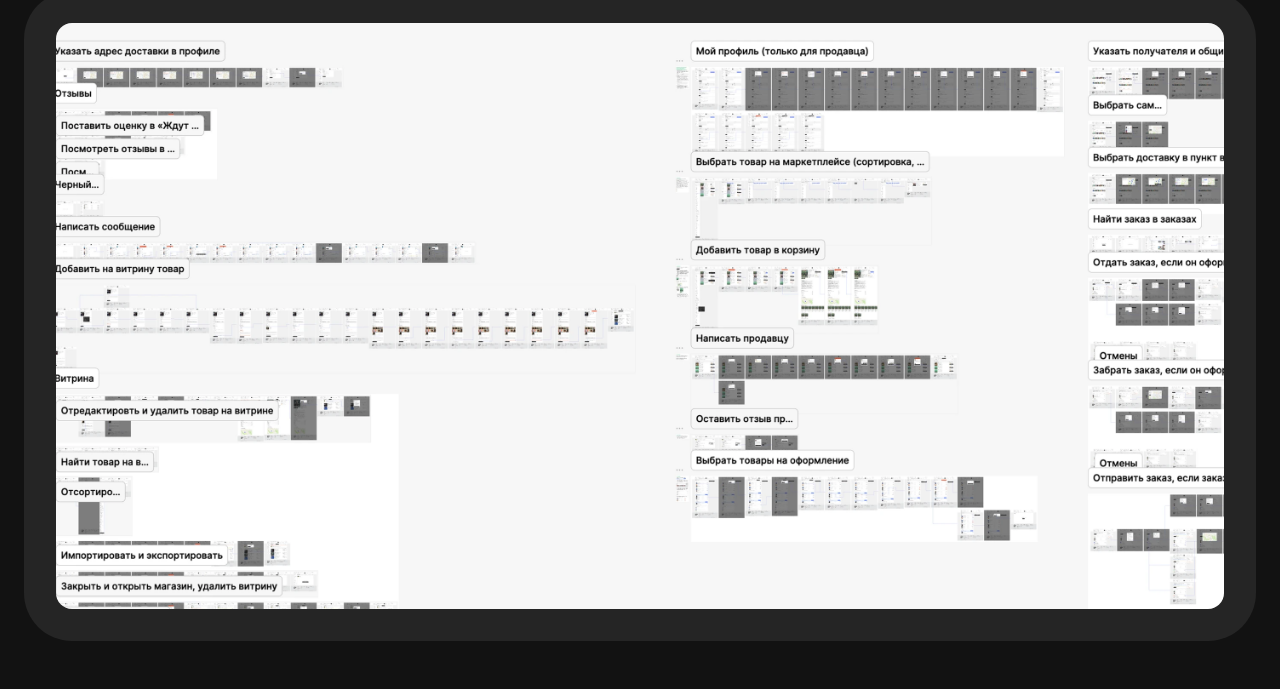
==== commit eb05833b: "Remove multiple pickup addresses feature from Discomarket case Co-Authored-By: Claude Opus 4.8 <nore" ====
--- a/cases/discomarket.html
+++ b/cases/discomarket.html
@@ -206,7 +206,6 @@
     <div class="case-list">
       <ul>
         <li>Встроенный чат;</li>
-        <li>Возможность указать несколько адресов самовывоза;</li>
         <li>Отзывы (разделение на табы: ждут отзыва, мои отзывы, отзывы обо мне);</li>
         <li>Сортировка отзывов: по оценке, по дате;</li>
         <li>Бейджи «скидка продавца» и «проверенный продавец»;</li>
